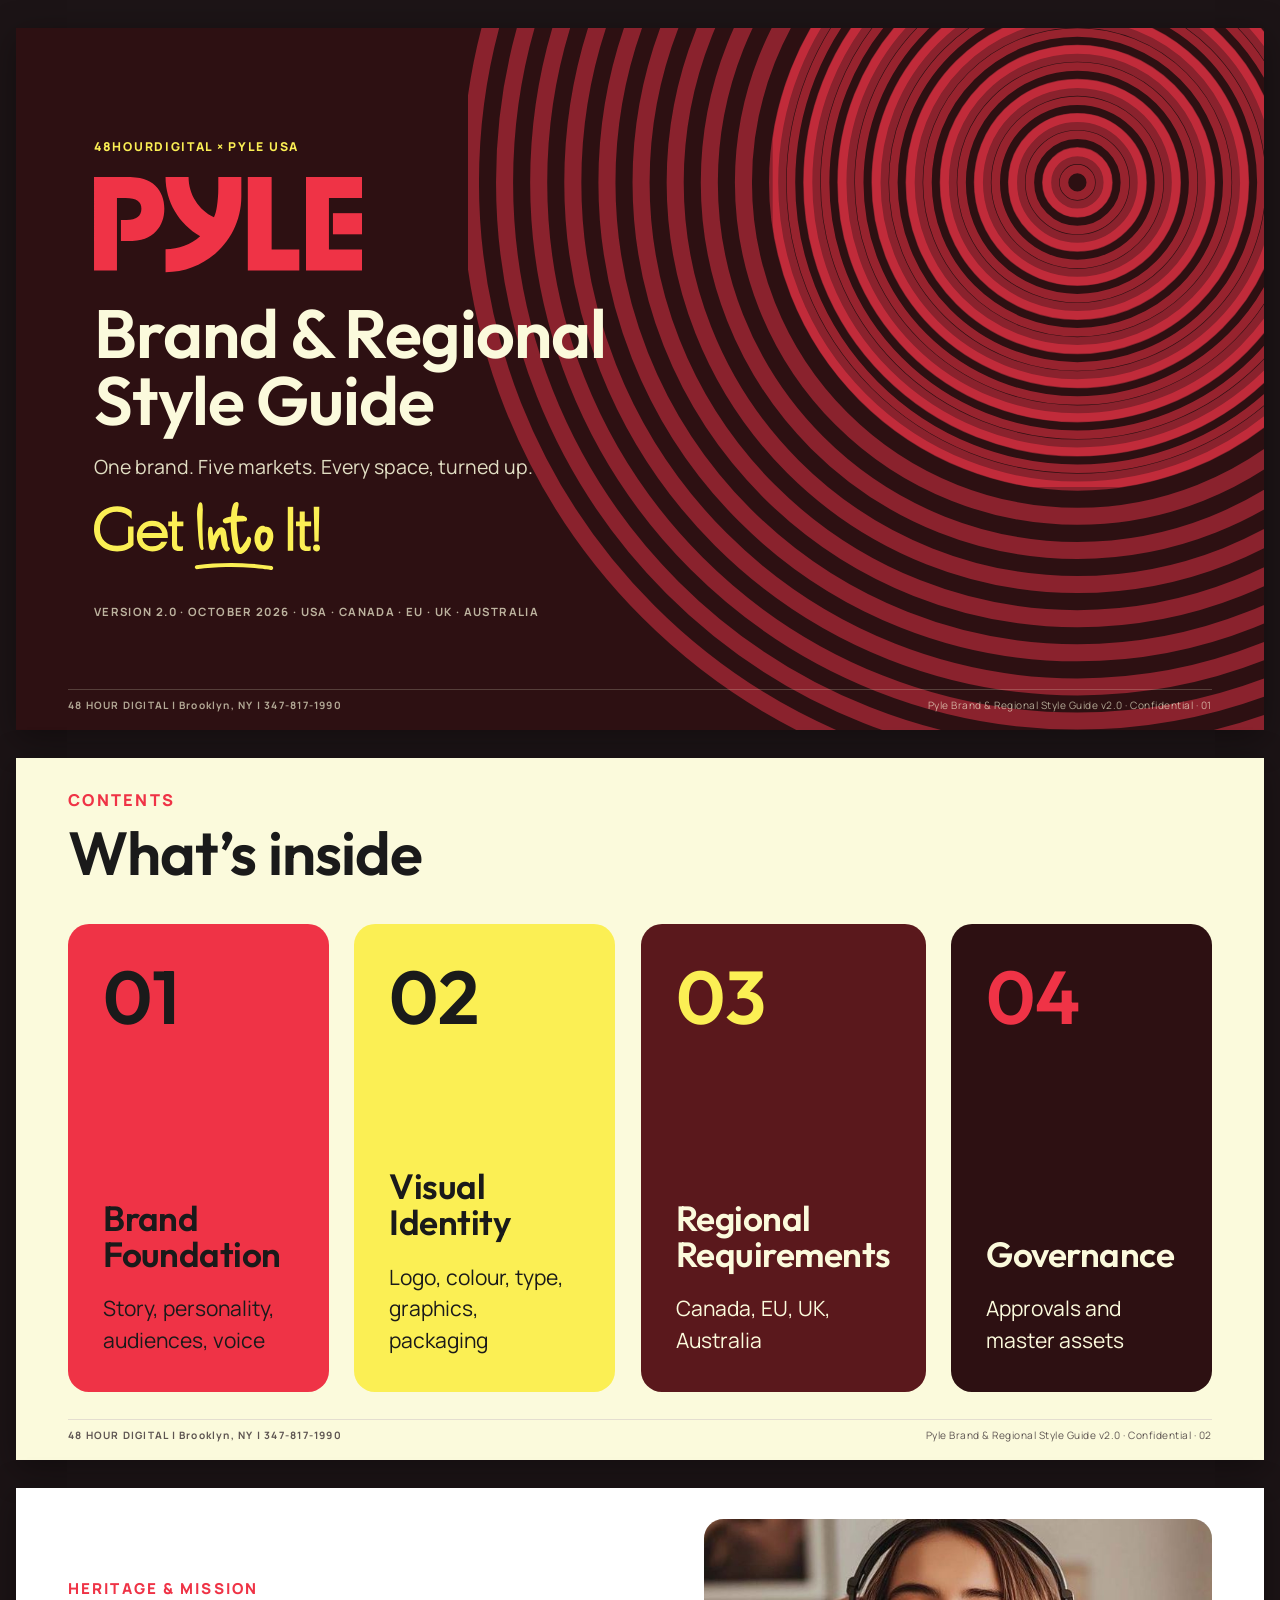
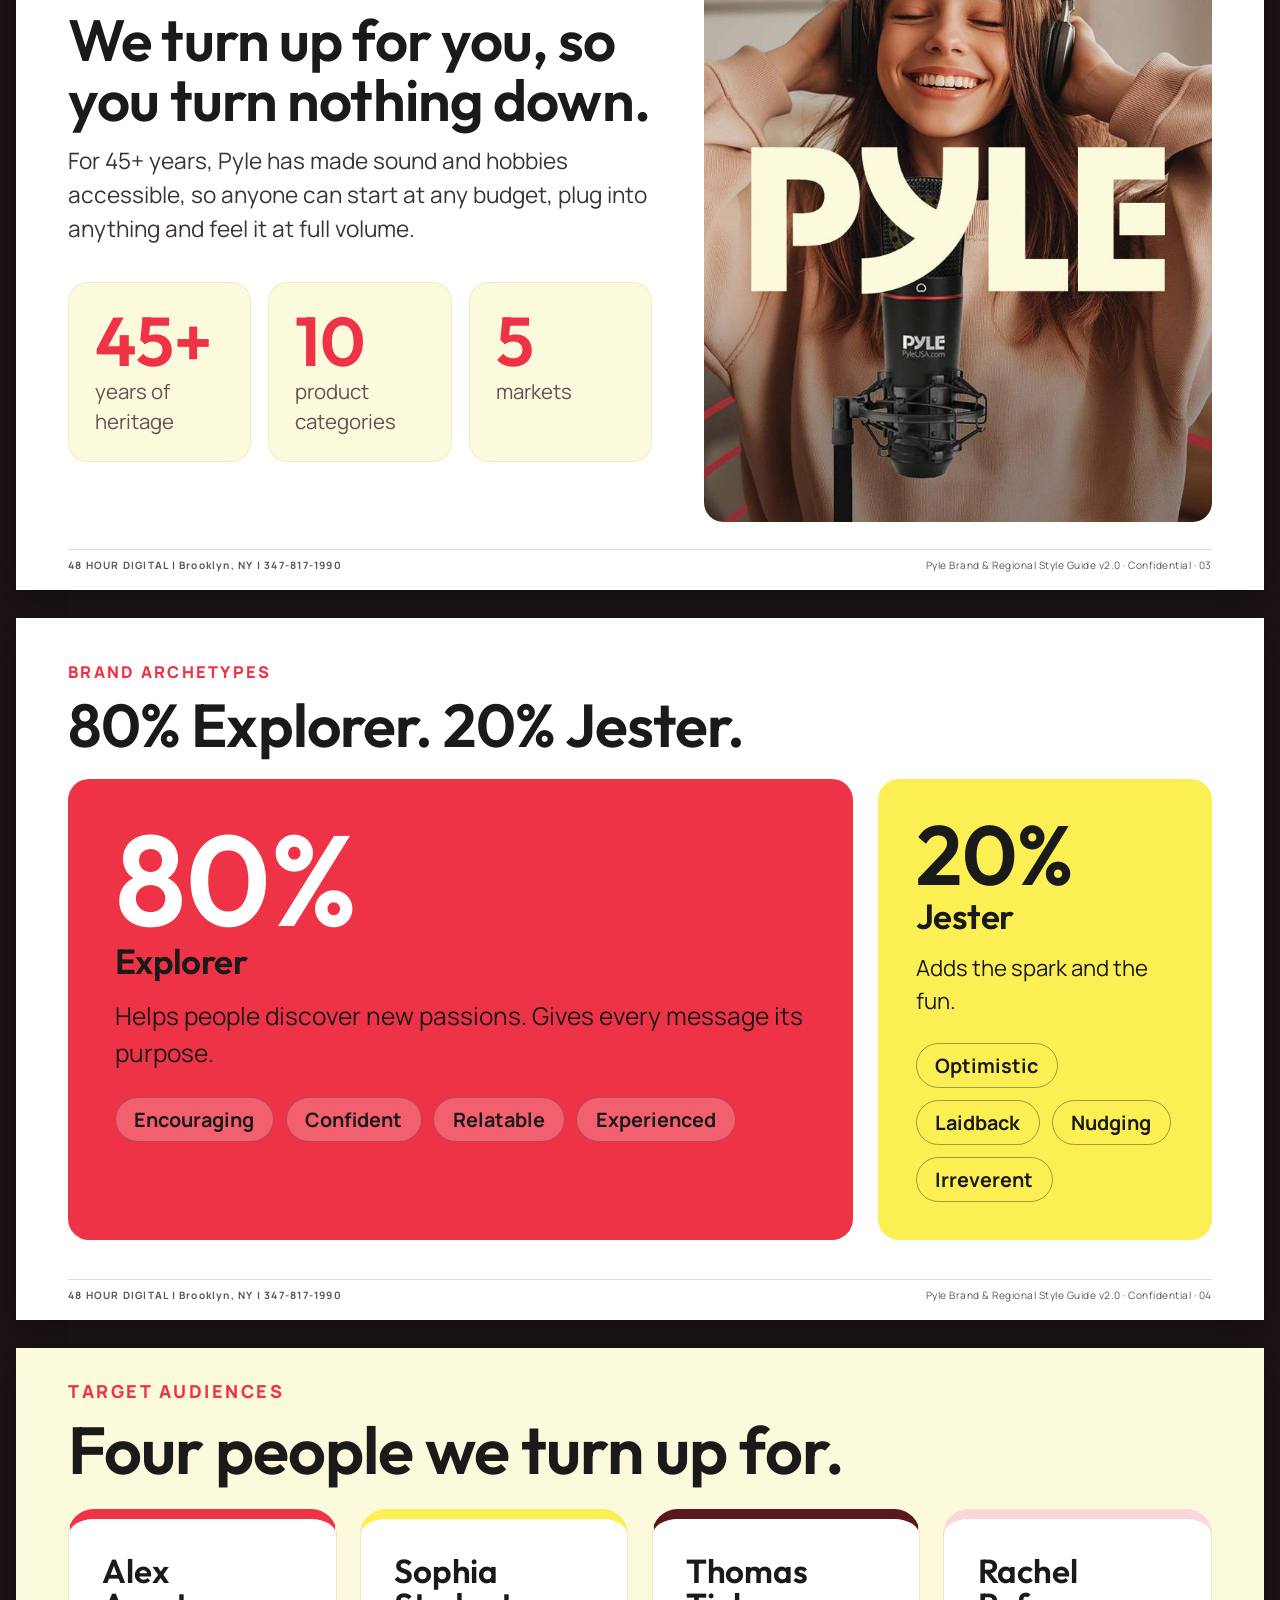
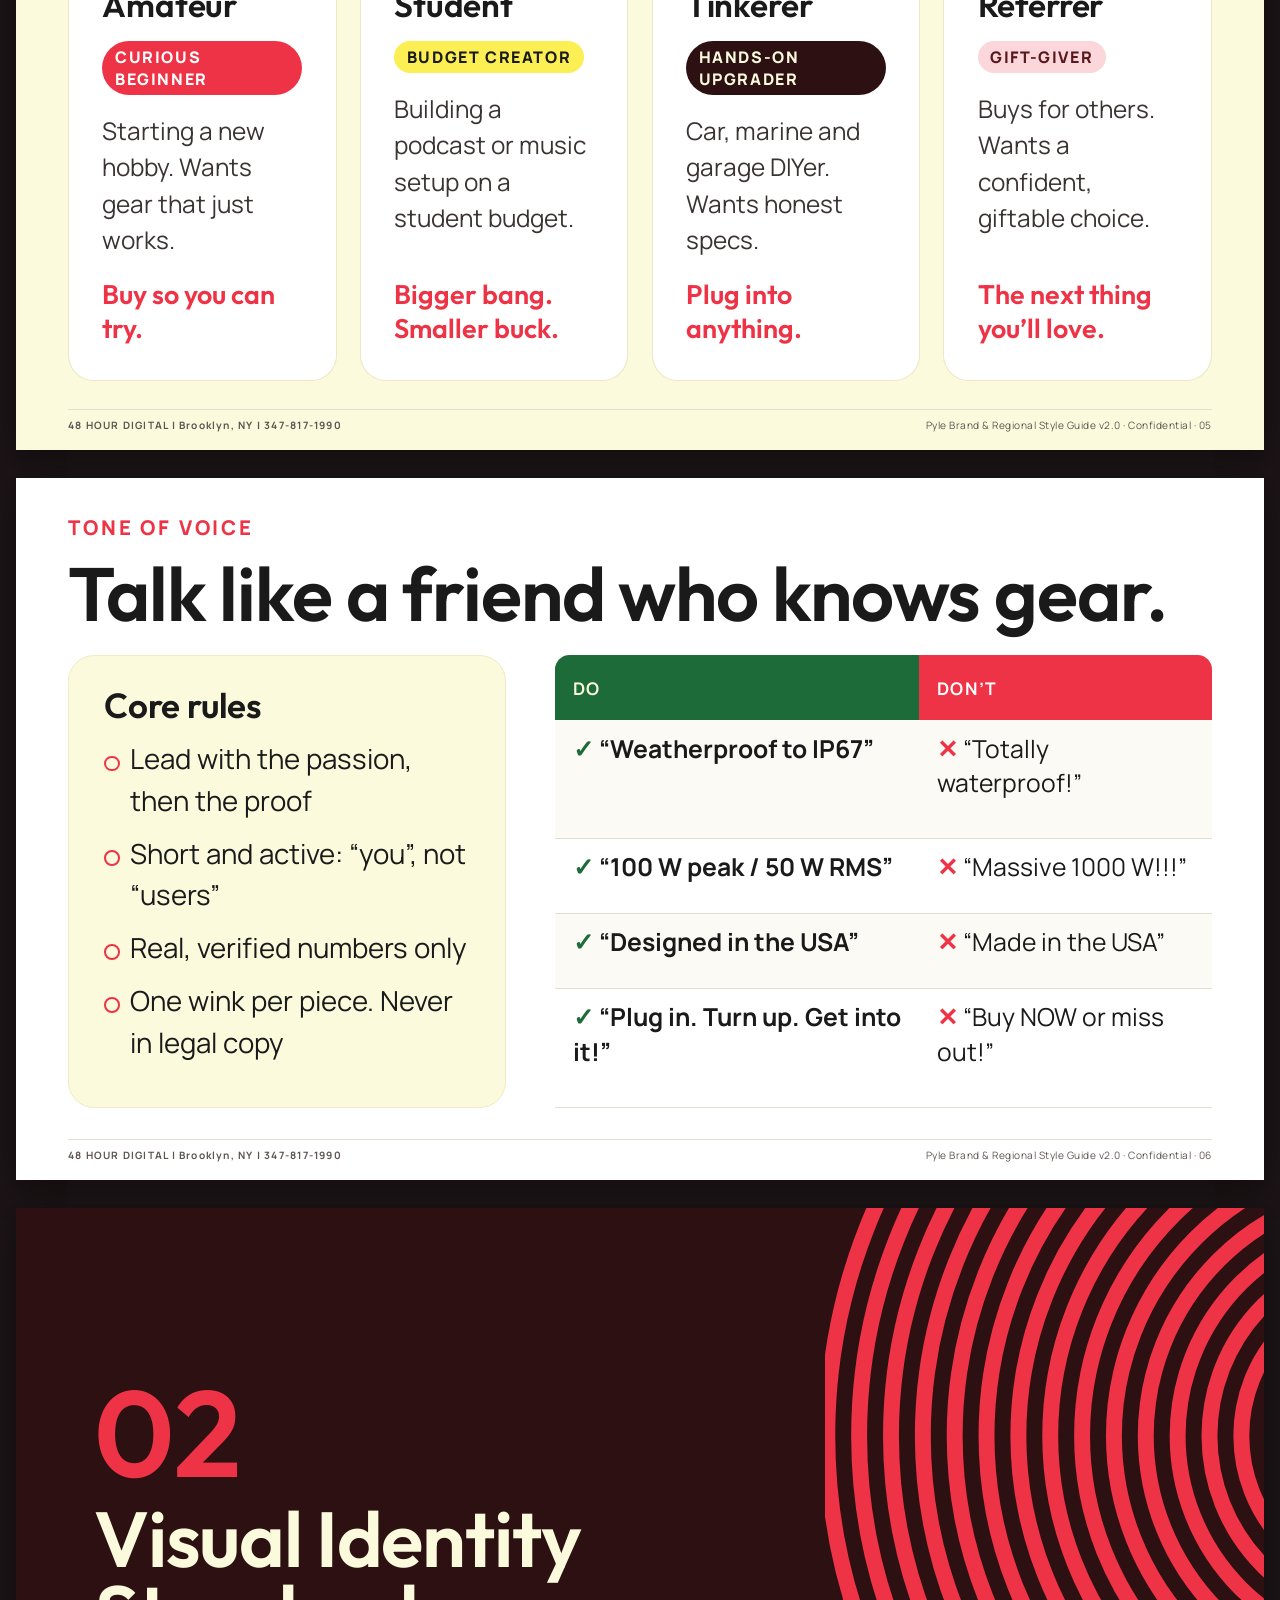
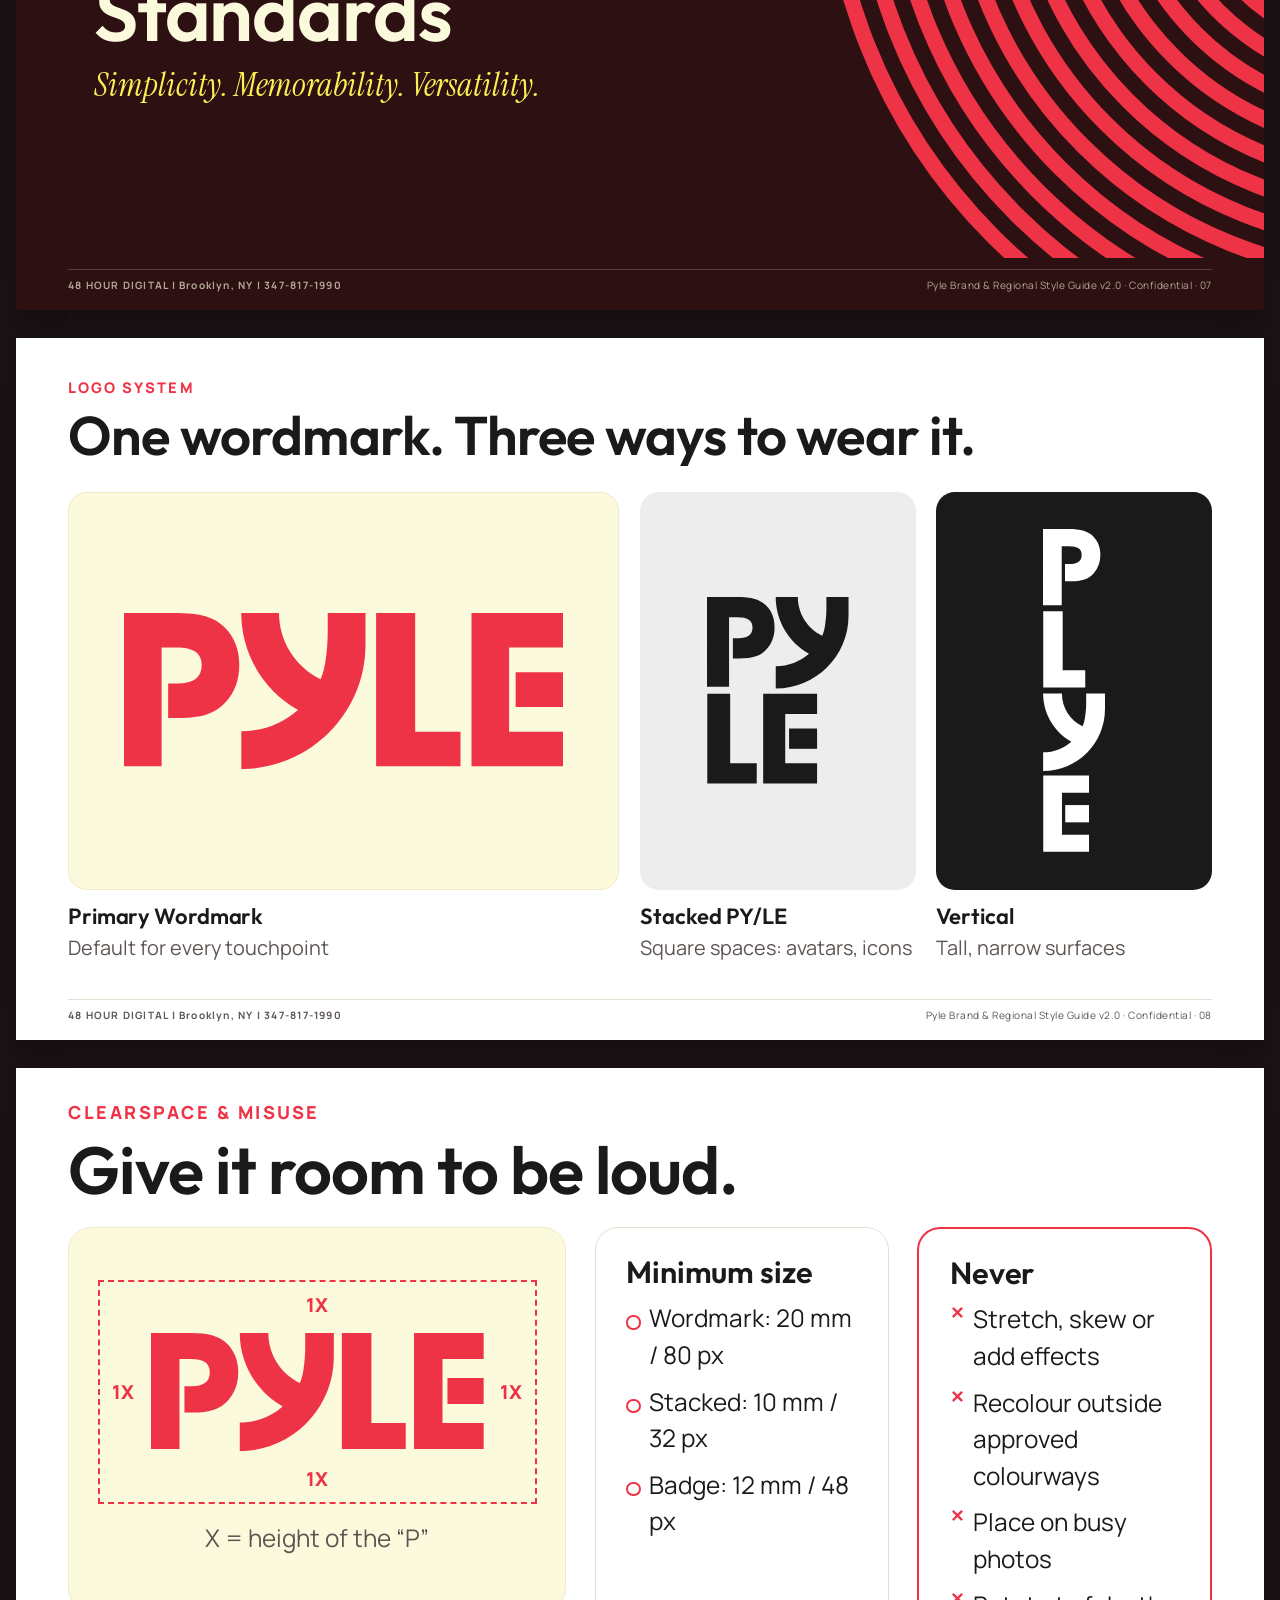
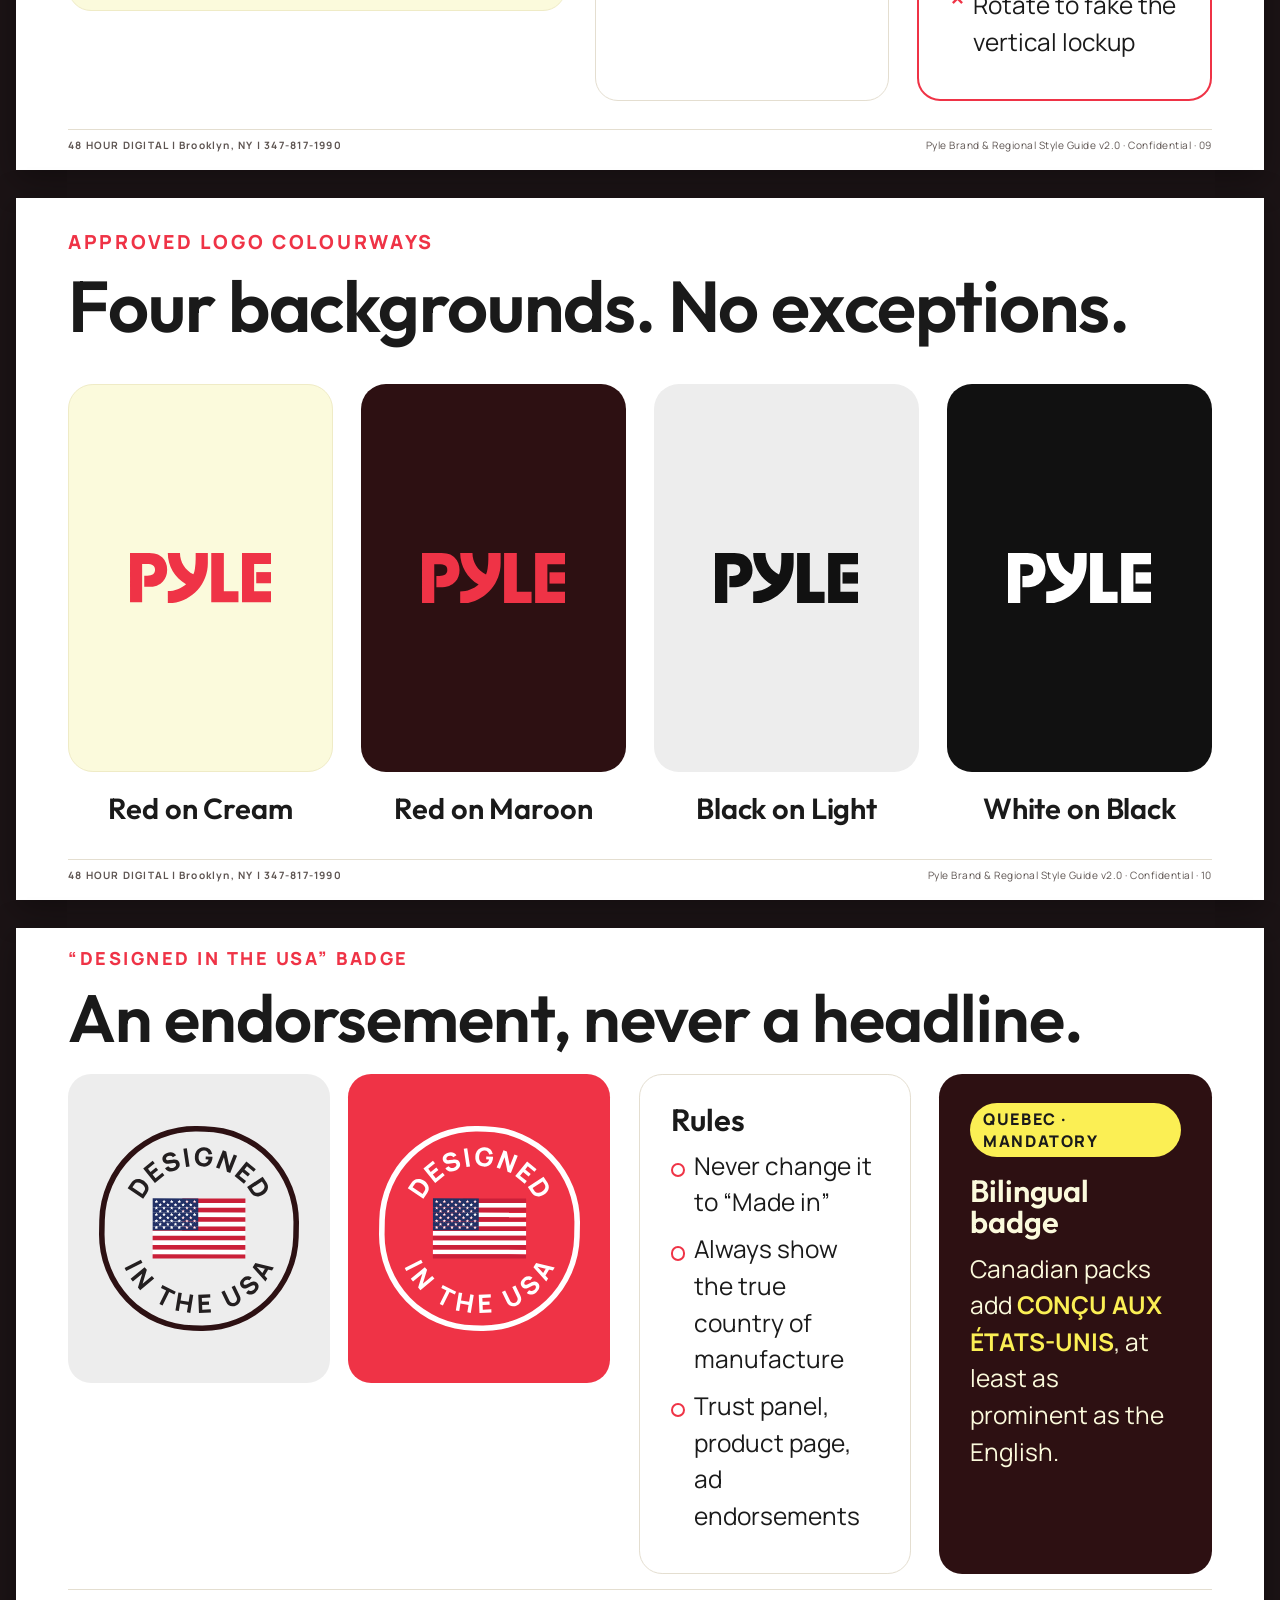
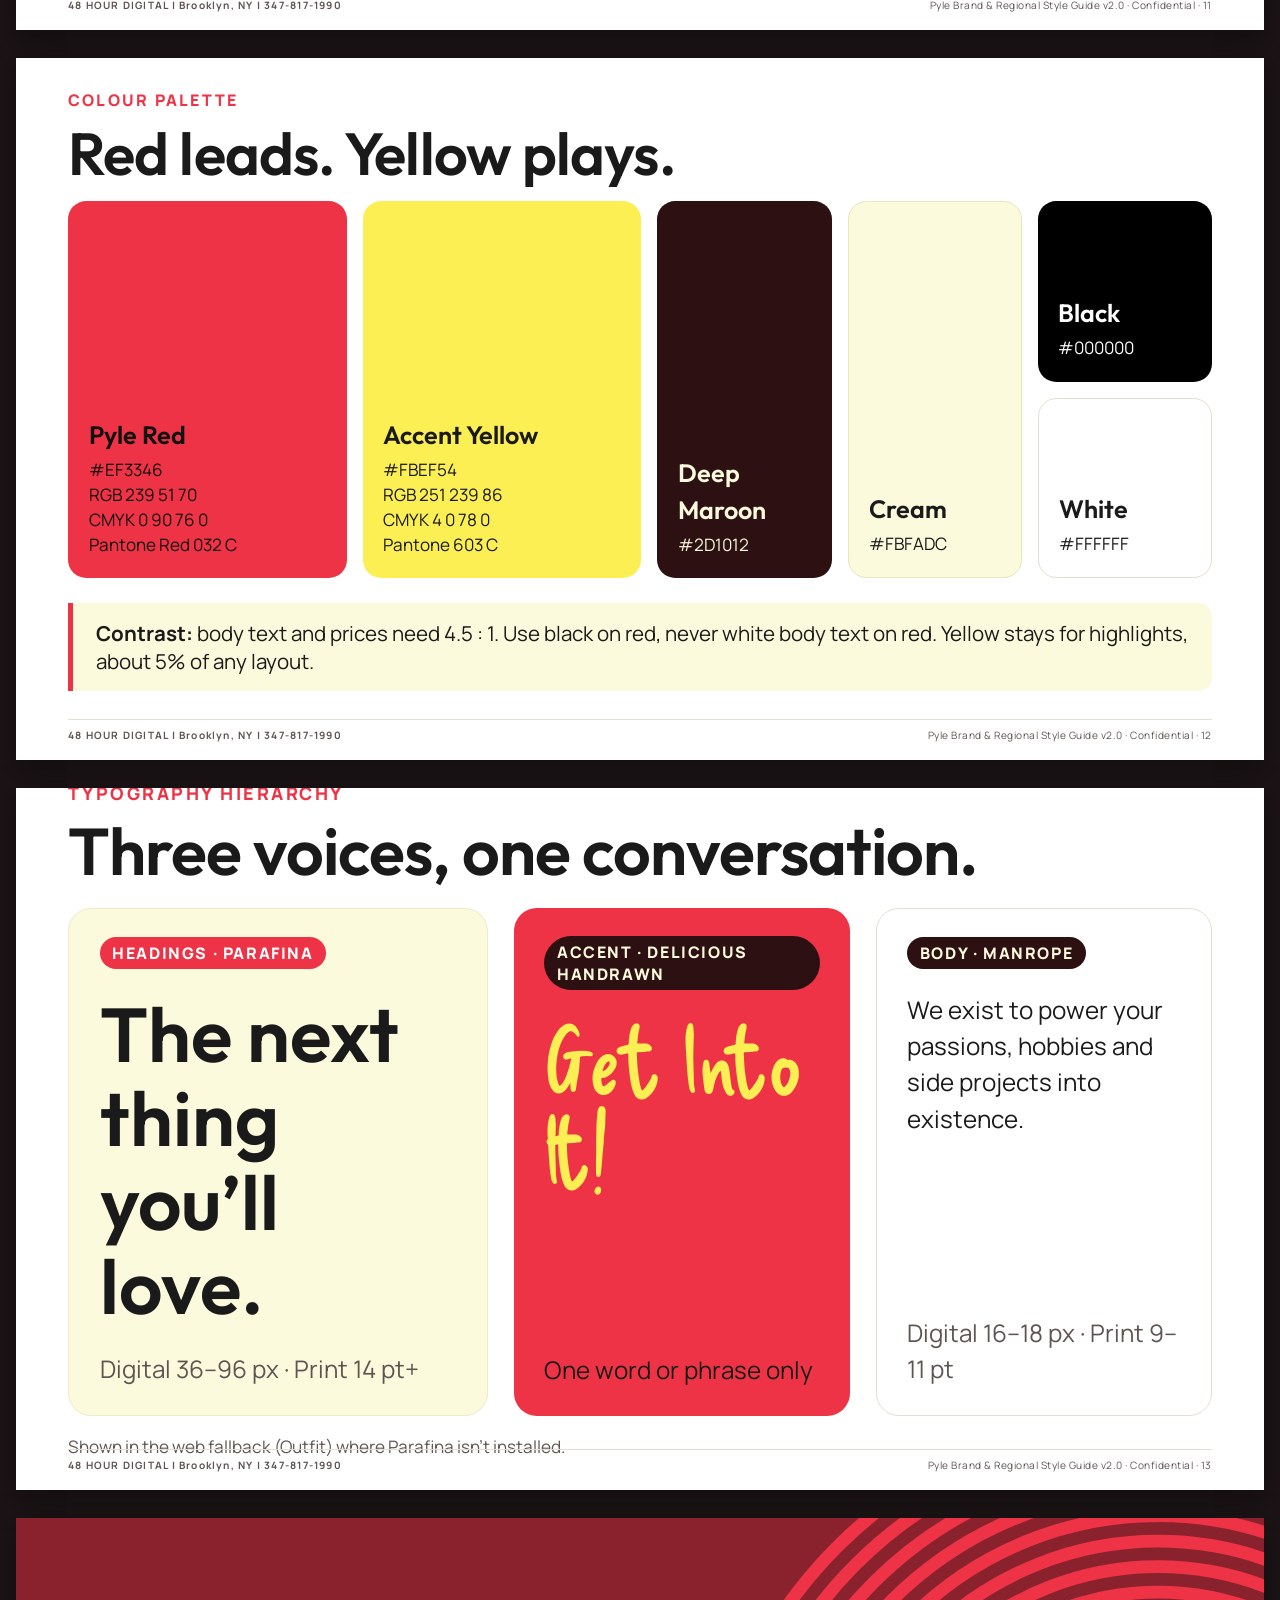
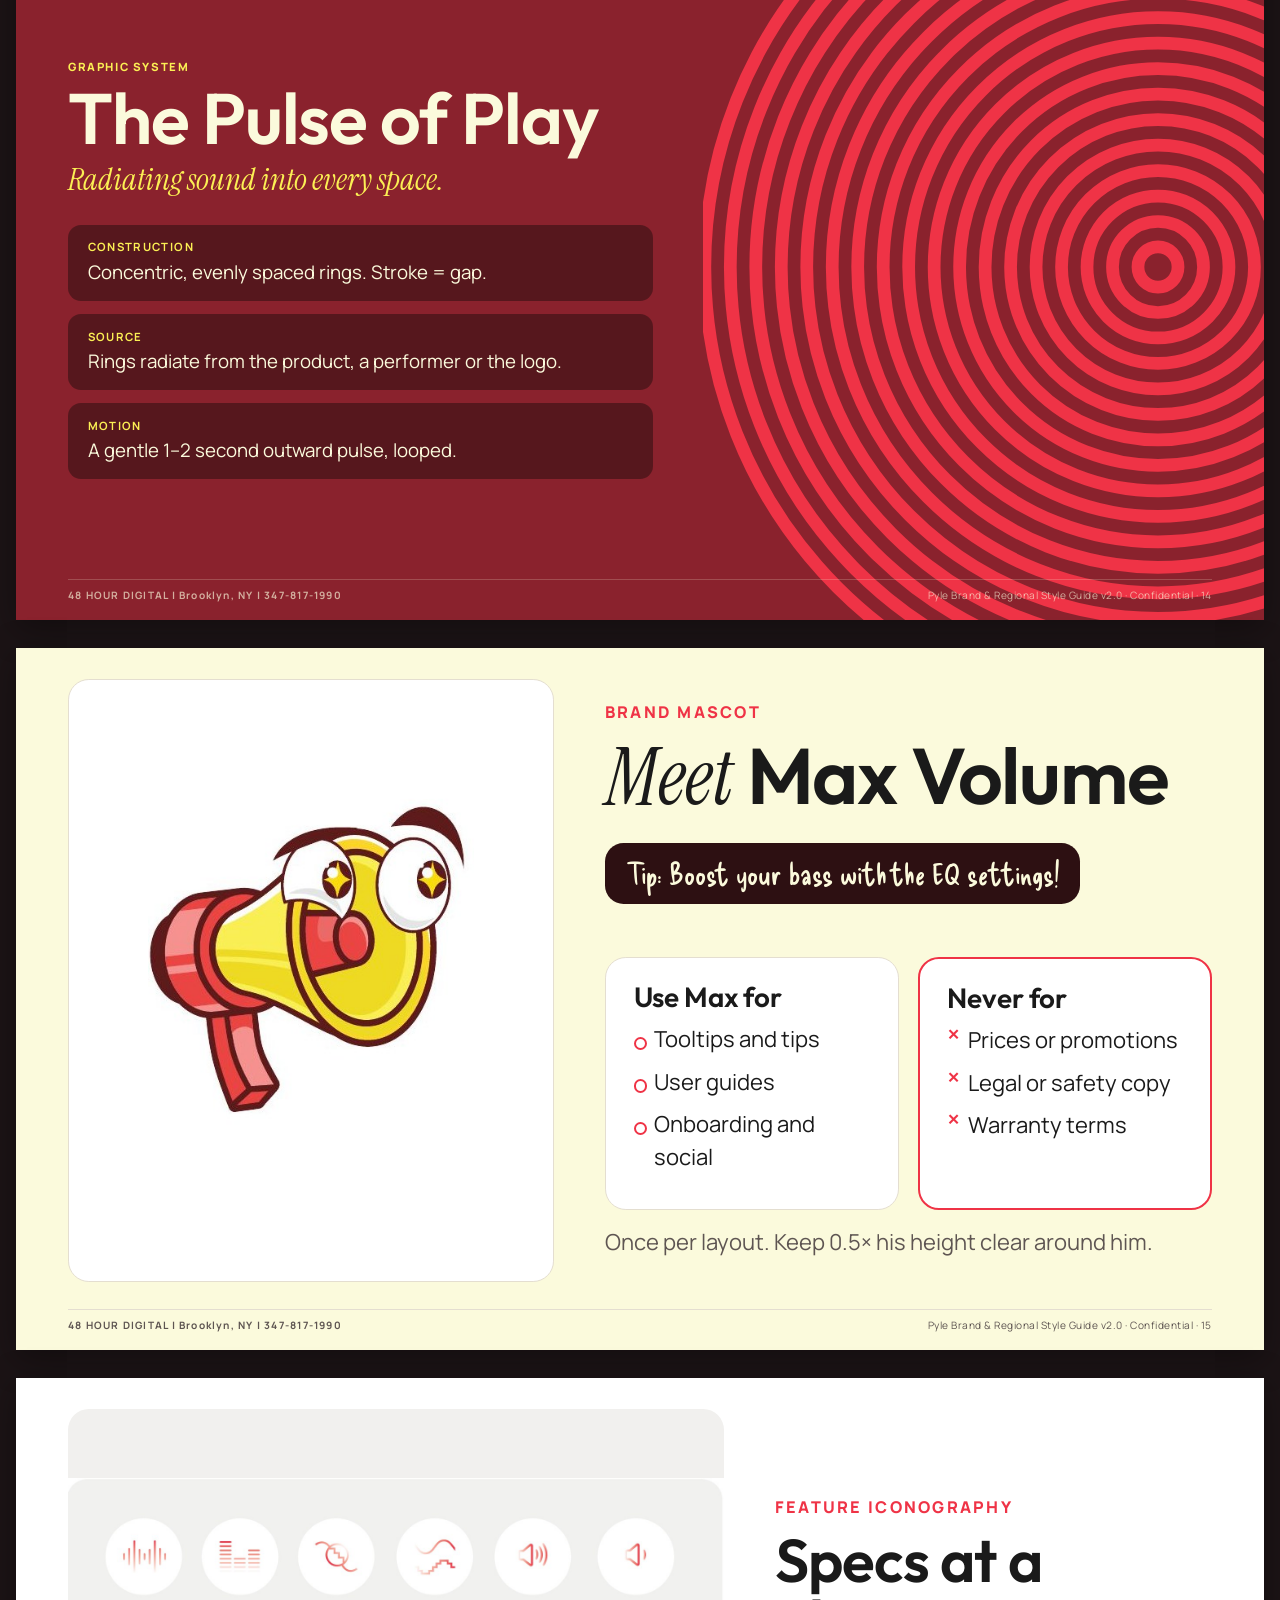
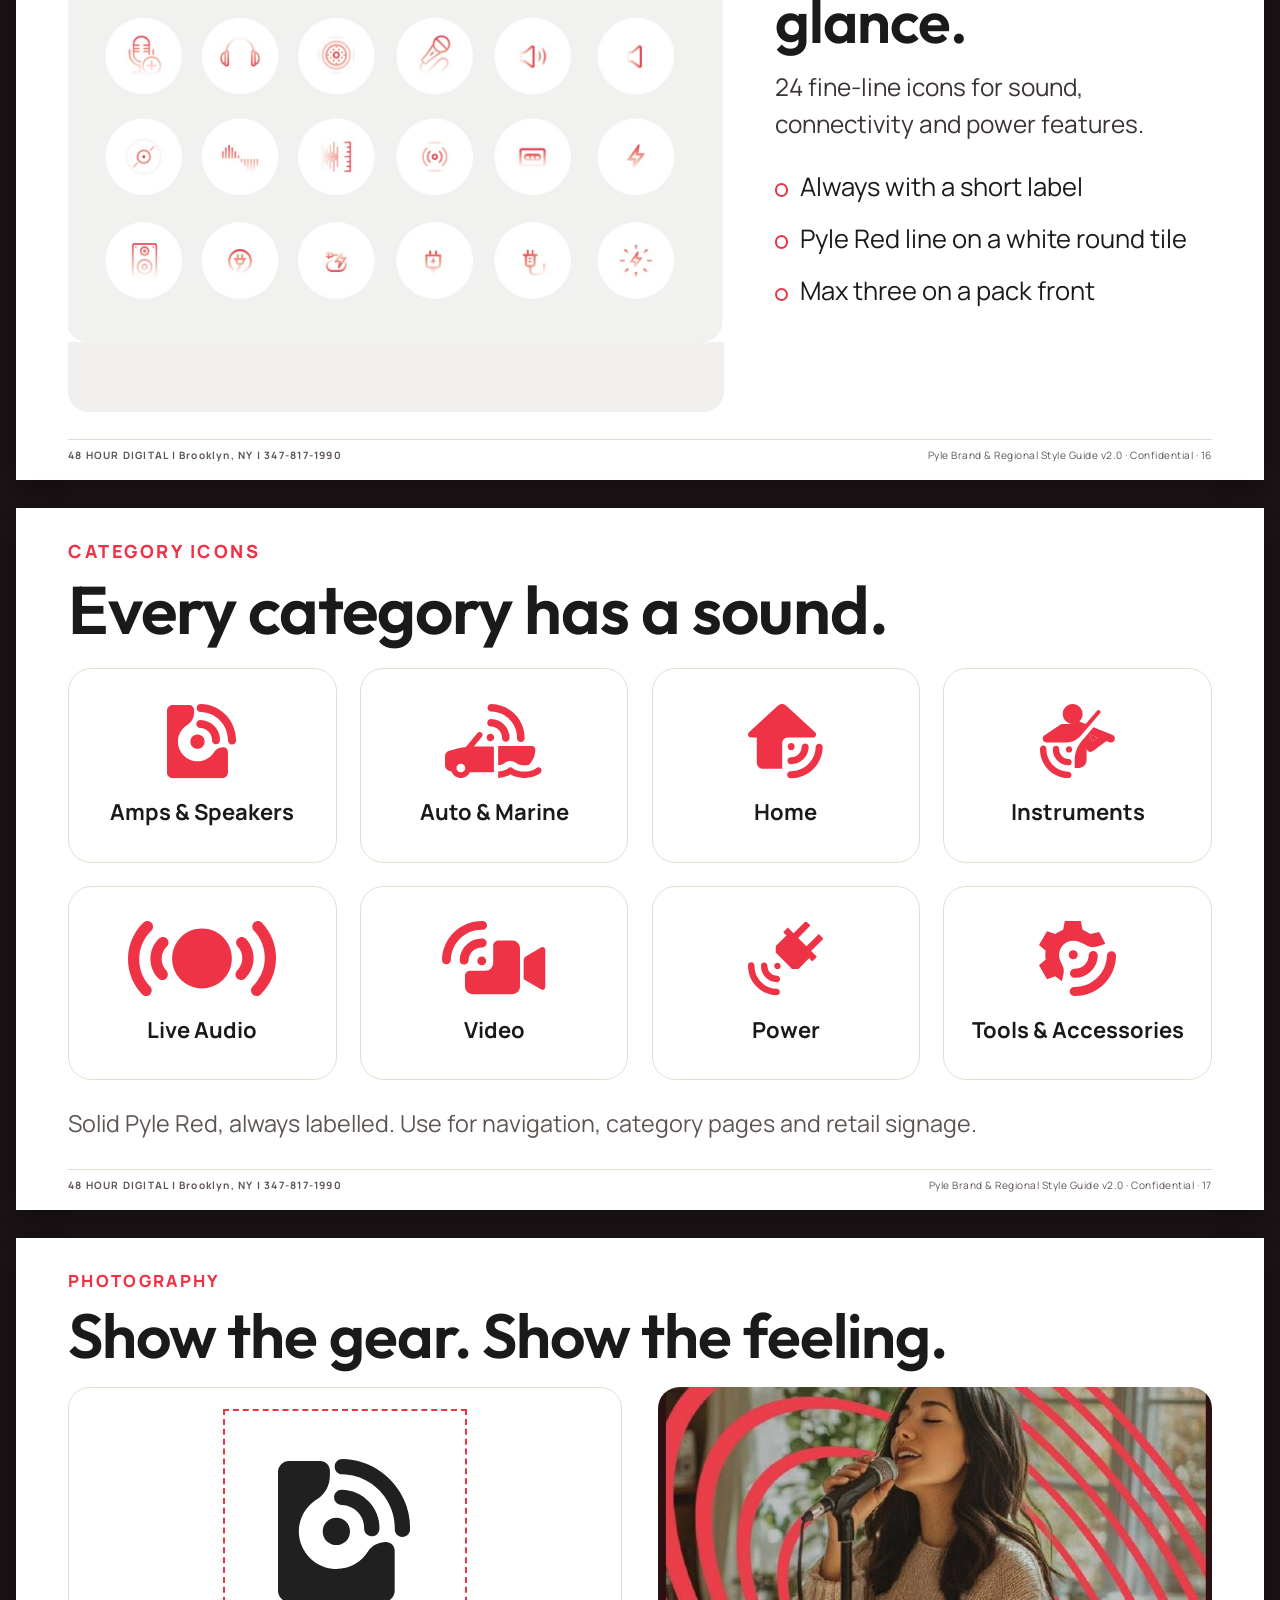
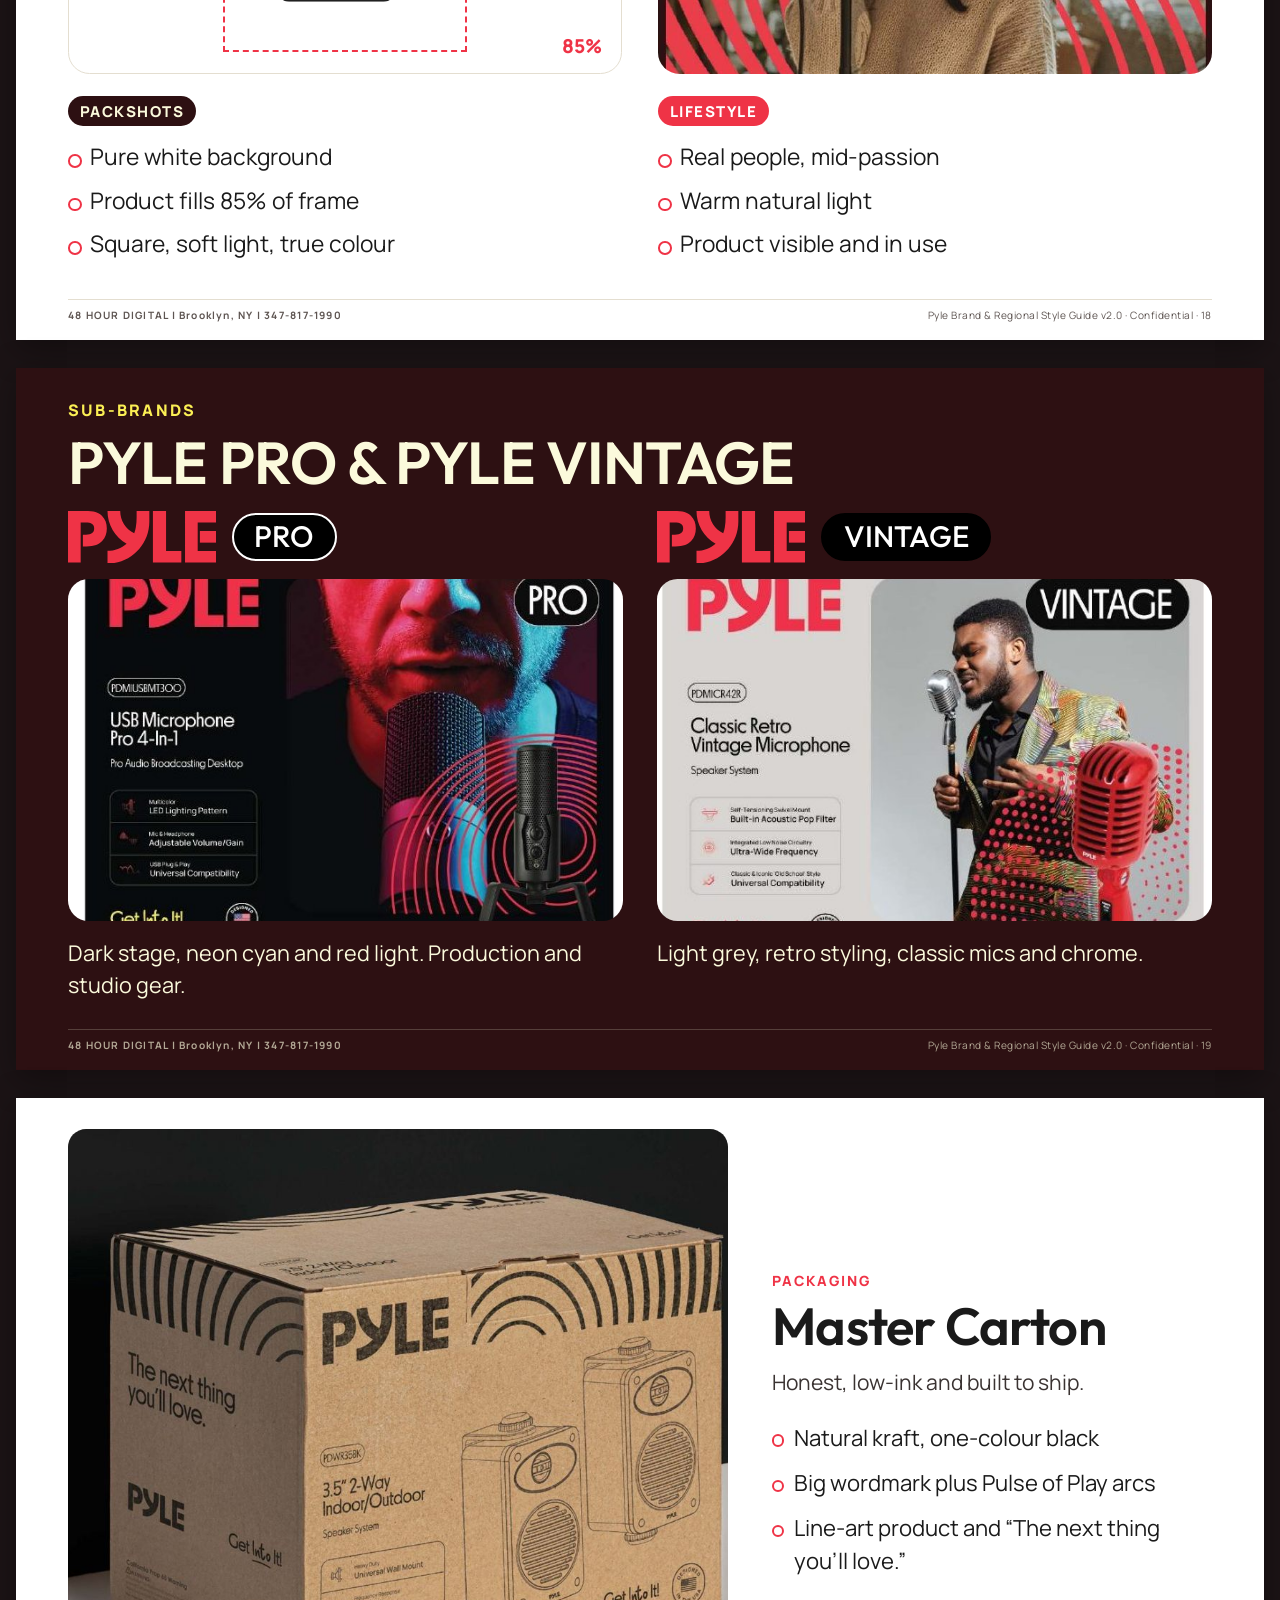
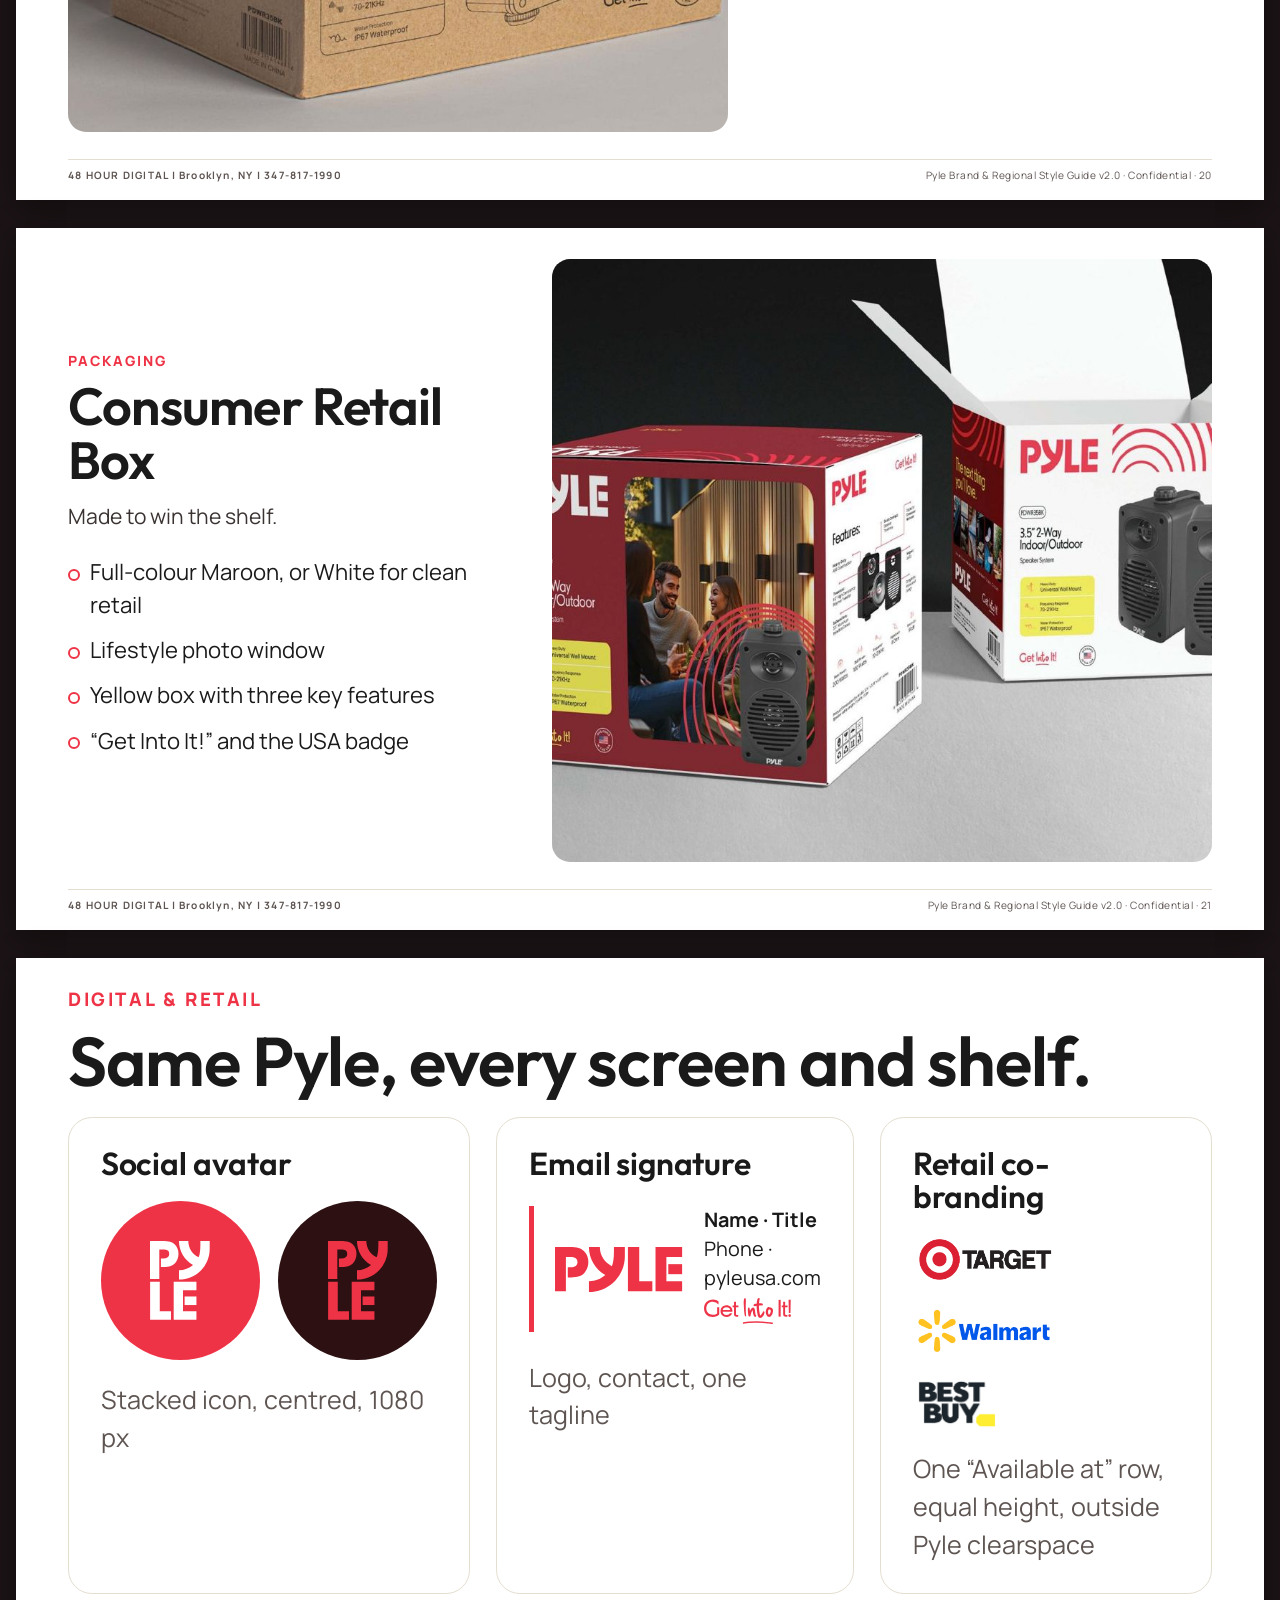
==== docs/brand/pyle-brand-regional-style-guide.html @ 5bc9b609 "Rebuild Pyle style guide as a streamlined 35-slide deck (v2.0) Simple, clean brand guide with region" ====
<!doctype html>
<html lang="en">
<head>
<meta charset="utf-8">
<meta name="viewport" content="width=device-width, initial-scale=1">
<title>Pyle Brand &amp; Regional Style Guide</title>
<link rel="preconnect" href="https://fonts.googleapis.com">
<link rel="preconnect" href="https://fonts.gstatic.com" crossorigin>
<link href="https://fonts.googleapis.com/css2?family=Delicious+Handrawn&family=Instrument+Serif:ital@0;1&family=Manrope:wght@400;500;600;700;800&family=Outfit:wght@400;500;600;700&display=swap" rel="stylesheet">
<style>
:root{
  --red:#EF3346; --yellow:#FBEF54; --deep:#2D1012; --maroon:#5A181C; --pulse:#8A222D;
  --cream:#FBFADC; --blush:#FBD7DB; --ink:#1A1A1A; --grey:#EDEDED; --mute:#5E5552; --line:#E4DED0;
  --display:"Parafina","Outfit","Manrope","Helvetica Neue",Arial,sans-serif;
  --body:"Manrope","Segoe UI",Roboto,"Helvetica Neue",Arial,sans-serif;
  --hand:"Delicious Handrawn","Comic Neue",cursive;
  --serif:"Instrument Serif",Georgia,serif;
}
*{box-sizing:border-box;margin:0;padding:0}
html{background:#1c1416}
body{background:#1c1416;font-family:var(--body);color:var(--ink);-webkit-print-color-adjust:exact;print-color-adjust:exact;counter-reset:pg}
.deck{display:flex;flex-direction:column;align-items:center;gap:28px;padding:28px 16px}

/* ---------- slide frame (16in x 9in = 1536 x 864 css px) ---------- */
.s{width:1536px;height:864px;position:relative;overflow:hidden;background:#fff;counter-increment:pg;flex:none;box-shadow:0 10px 40px rgba(0,0,0,.35);display:flex;flex-direction:column}
.s.cream{background:var(--cream)}
.s.dark{background:var(--deep);color:var(--cream)}
.s.maroon{background:var(--pulse);color:var(--cream)}
.s.red{background:var(--red);color:var(--ink)}
.hd{display:flex;justify-content:space-between;align-items:center;padding:30px 64px 0;font-size:13px;font-weight:600;letter-spacing:.06em;text-transform:uppercase;color:var(--mute);flex:none}
.hd b{color:var(--red);font-weight:800}
.dark .hd,.maroon .hd{color:rgba(251,250,220,.7)}
.dark .hd b,.maroon .hd b{color:var(--yellow)}
.hd .sec{display:flex;align-items:center;gap:10px}
.hd .sec i{width:8px;height:8px;border-radius:50%;background:var(--red);display:inline-block}
.body{flex:1;padding:22px 64px 0;display:flex;flex-direction:column;min-height:0}
.ft{flex:none;padding:0 64px 22px;font-size:12.5px;color:var(--mute)}
.ft .row{display:flex;justify-content:space-between;align-items:center;border-top:1px solid var(--line);padding-top:10px;letter-spacing:.05em}
.ft .row span:first-child{font-weight:700;letter-spacing:.12em}
.ft .row span:last-child::after{content:counter(pg,decimal-leading-zero)}
.ft .legal{font-size:11.5px;margin-top:6px;color:var(--mute);font-style:italic;letter-spacing:0}
.dark .ft,.maroon .ft{color:rgba(251,250,220,.65)}
.dark .ft .row,.maroon .ft .row{border-color:rgba(251,250,220,.2)}
.dark .ft .legal,.maroon .ft .legal{color:rgba(251,250,220,.65)}

/* ---------- type ---------- */
.eyebrow{font-size:14px;font-weight:800;letter-spacing:.14em;text-transform:uppercase;color:var(--red);margin-bottom:10px}
.dark .eyebrow,.maroon .eyebrow{color:var(--yellow)}
h1,h2,h3{font-family:var(--display);font-weight:600;letter-spacing:-.015em;line-height:1.02}
h1.t{font-size:52px;margin-bottom:14px}
h1.t.sm{font-size:44px}
h2{font-size:30px;margin-bottom:10px}
h3{font-size:21px;margin-bottom:6px;letter-spacing:-.005em}
p,li{font-size:19px;line-height:1.5}
.lead{font-size:21px;line-height:1.5;max-width:1080px;color:#3a3332}
.dark .lead,.maroon .lead{color:rgba(251,250,220,.88)}
.small p,.small li{font-size:17px;line-height:1.45}
.xs p,.xs li{font-size:15.5px;line-height:1.42}
ul.b{list-style:none;padding:0}
ul.b li{position:relative;padding-left:18px;margin-bottom:5px}
ul.b li::before{content:"";position:absolute;left:0;top:.62em;width:8px;height:8px;border-radius:50%;border:2px solid var(--red)}
.dark ul.b li::before,.maroon ul.b li::before{border-color:var(--yellow)}
ul.x li::before{content:"✕";border:none;width:auto;height:auto;top:0;color:var(--red);font-weight:800;font-size:13px}
.hand{font-family:var(--hand);font-weight:400}
.ital{font-family:var(--serif);font-style:italic;font-weight:400;letter-spacing:0}
.red-t{color:var(--red)} .yel-t{color:var(--yellow)}
strong{font-weight:700}
.mute{color:var(--mute)}
code{font-family:ui-monospace,Menlo,Consolas,monospace;font-size:.86em;background:rgba(0,0,0,.06);padding:1px 5px;border-radius:4px}

/* ---------- layout ---------- */
.g2{display:grid;grid-template-columns:1fr 1fr;gap:28px}
.g3{display:grid;grid-template-columns:repeat(3,1fr);gap:22px}
.g4{display:grid;grid-template-columns:repeat(4,1fr);gap:18px}
.g64{display:grid;grid-template-columns:1.5fr 1fr;gap:36px}
.g46{display:grid;grid-template-columns:1fr 1.5fr;gap:36px}
.fill{flex:1;min-height:0}
.card{background:#fff;border:1px solid var(--line);border-radius:18px;padding:22px 24px}
.cream .card{background:#fff}
.card.c{background:var(--cream);border-color:#EFEBC6}
.card.r{background:var(--red);border:none;color:var(--ink)}
.card.y{background:var(--yellow);border:none}
.card.d{background:var(--deep);border:none;color:var(--cream)}
.card.m{background:var(--maroon);border:none;color:var(--cream)}
.dark .card{background:rgba(251,250,220,.06);border-color:rgba(251,250,220,.16);color:var(--cream)}
.card h3{margin-bottom:8px}
.tag{display:inline-block;font-size:12.5px;font-weight:800;letter-spacing:.1em;text-transform:uppercase;padding:4px 10px;border-radius:999px;background:var(--red);color:#fff}
.tag.y{background:var(--yellow);color:var(--ink)}
.tag.d{background:var(--deep);color:var(--cream)}
.tag.o{background:transparent;border:1.5px solid currentColor}
.kv{display:grid;grid-template-columns:auto 1fr;gap:4px 14px;font-size:17px}
.kv dt{font-weight:800;color:var(--red);text-transform:uppercase;font-size:11.5px;letter-spacing:.1em;padding-top:3px}
.callout{border-left:5px solid var(--red);background:var(--cream);padding:14px 20px;border-radius:0 12px 12px 0;font-size:18px}
.dark .callout{background:rgba(251,250,220,.08)}
.stat{font-family:var(--display);font-size:64px;font-weight:600;line-height:1;color:var(--red)}
.img{border-radius:18px;overflow:hidden;background:#eee}
.img img{width:100%;height:100%;object-fit:cover;display:block}
.cap{font-size:13.5px;color:var(--mute);margin-top:6px}

/* ---------- tables ---------- */
table.t{width:100%;border-collapse:separate;border-spacing:0;font-size:17px;line-height:1.38}
table.t th{background:var(--deep);color:var(--cream);text-align:left;font-weight:700;padding:9px 12px;font-size:12px;letter-spacing:.08em;text-transform:uppercase}
table.t th:first-child{border-top-left-radius:10px} table.t th:last-child{border-top-right-radius:10px}
table.t td{padding:8px 12px;border-bottom:1px solid var(--line);vertical-align:top}
table.t tr:nth-child(even) td{background:#FBFAF4}
table.t td:first-child{font-weight:700}
table.t.plain td:first-child{font-weight:500}
table.t.sm{font-size:16px} table.t.sm td{padding:8px 11px}
table.t.xs{font-size:14.5px;line-height:1.34} table.t.xs td{padding:7px 10px} table.t.xs th{padding:8px 10px;font-size:12px}
.dodont td:first-child{font-weight:500}
.dodont th:first-child{background:#1E6B3A} .dodont th:last-child{background:var(--red);color:#fff}
.dodont td:first-child::before{content:"✓ ";color:#1E6B3A;font-weight:800}
.dodont td:last-child::before{content:"✕ ";color:var(--red);font-weight:800}
.mx th{font-size:14px;text-transform:none;letter-spacing:0}
.mx td:first-child{background:var(--cream)!important;width:13%;font-size:14.5px}
.ok{color:#1E6B3A;font-weight:800}.warn{color:#9A5B00;font-weight:800}.no{color:#B3132B;font-weight:800}

/* ---------- statutory / quoted text ---------- */
.stat-txt{background:var(--cream);border:1.5px solid #EAE5B5;border-left:6px solid var(--red);border-radius:12px;padding:18px 22px;font-size:17px;line-height:1.5}
.stat-txt .lbl{display:block;font-size:11px;font-weight:800;letter-spacing:.12em;text-transform:uppercase;color:var(--red);margin-bottom:6px}

/* ---------- pulse rings ---------- */
.rings{position:absolute;pointer-events:none}
.rings svg{width:100%;height:100%;display:block;overflow:visible}

/* ---------- divider slides ---------- */
.div{justify-content:center}
.div .num{font-family:var(--display);font-size:150px;font-weight:600;line-height:.9;color:var(--red)}
.div h1{font-size:96px;line-height:.95;margin:16px 0 18px;max-width:960px}
.div .ital{font-size:40px;color:var(--yellow)}

/* ---------- swatches ---------- */
.sw{border-radius:16px;padding:18px;display:flex;flex-direction:column;justify-content:flex-end;font-size:15px;line-height:1.45}
.sw b{font-family:var(--display);font-size:22px;font-weight:600;display:block;margin-bottom:4px}

/* ---------- Max bubble ---------- */
.bubble{background:var(--cream);border-radius:16px;padding:12px 18px;font-family:var(--hand);font-size:26px;line-height:1.1;color:var(--ink);display:inline-block}

/* ---------- screen helpers ---------- */

.body{padding-top:50px}
.div .body{padding-top:22px}
.body:has(> .fit){justify-content:center;padding-bottom:30px;padding-top:34px}
.ft{position:relative;z-index:3}
.div .ft{background:var(--deep);padding-top:14px}
.s.red .ft{background:var(--red);padding-top:14px}
.rings{z-index:0}
.icard{background:#fff;border:1px solid var(--line);border-radius:18px;height:150px;display:flex;flex-direction:column;align-items:center;justify-content:center;gap:14px}
.icard img{height:58px;width:auto}
.icard span{font-weight:700;font-size:17px}
.bcard{background:#fff;border:1px solid var(--line);border-radius:18px;height:190px;display:flex;flex-direction:column;align-items:center;justify-content:center;gap:16px}
.bcard img{height:78px;width:auto}
.bcard b{font-family:var(--display);font-weight:600;font-size:22px}
.rcard{background:#fff;border:1px solid var(--line);border-radius:20px;padding:26px 28px}
.cream .rcard{border-color:#ECE7C4}
.rcard .n{font-size:13px;font-weight:800;letter-spacing:.12em;text-transform:uppercase;color:var(--red);margin-bottom:10px}
.rcard h3{font-size:25px;margin-bottom:8px}
.rcard p{font-size:18px;line-height:1.5;color:#3a3332}
.rcard .mark{font-family:var(--display);font-weight:700;font-size:44px;line-height:1;margin-bottom:14px;color:var(--ink);display:flex;align-items:baseline}
.region{display:inline-flex;align-items:center;gap:10px;font-size:14px;font-weight:800;letter-spacing:.12em;text-transform:uppercase;color:var(--red);margin-bottom:12px}
.disp{font-family:var(--display);font-weight:600;line-height:1.1}
.pricebox{background:var(--deep);color:var(--cream);border-radius:20px;padding:24px 28px;display:grid;grid-template-columns:1fr auto;gap:10px 20px;align-items:baseline}
.pricebox span{font-size:15px;color:rgba(251,250,220,.7)}
.pricebox b{font-family:var(--display);font-size:32px;font-weight:600;color:var(--yellow);text-align:right}
.chips{display:flex;flex-wrap:wrap;gap:8px}
.chips span{border:1.5px solid var(--maroon);color:var(--maroon);border-radius:999px;padding:5px 14px;font-weight:700;font-size:15px}
.avatar{width:120px;height:120px;border-radius:50%;display:flex;align-items:center;justify-content:center;flex:none}
.pill-pro,.pill-vin{display:inline-block;background:#000;color:#fff;font-family:var(--display);font-weight:500;font-size:26px;padding:4px 18px;border-radius:999px;border:2px solid #fff;line-height:1.2}
.pill-vin{border-color:#000}
table.mx{font-size:17px} table.mx td{padding:12px 14px} table.mx th{padding:11px 14px;font-size:14px;letter-spacing:.06em;text-transform:uppercase}
.mx td:first-child{font-size:15.5px!important;width:auto!important}


.card h3,.rcard h3{font-size:24px;margin-bottom:10px}
.card li,.rcard li,.card p,.rcard p{font-size:19px}
ul.b li{margin-bottom:8px}
ul.big li{font-size:22px;margin-bottom:12px;padding-left:22px}
.tocc{display:flex;flex-direction:column;justify-content:space-between;padding:30px}
.tocc h2{font-size:30px;margin-top:auto}
.tocc p{font-size:18px;margin-top:8px}
.traits{display:flex;flex-wrap:wrap;gap:10px;margin-top:22px}
.traits span{background:rgba(255,255,255,.22);border:1.5px solid rgba(0,0,0,.25);border-radius:999px;padding:7px 16px;font-weight:700;font-size:17px}
.traits.d span{background:transparent;border-color:rgba(0,0,0,.35)}
.pcard{background:#fff;border:1px solid #ECE7C4;border-top:8px solid var(--red);border-radius:20px;padding:28px 26px;display:flex;flex-direction:column;gap:14px;min-height:340px}
.pcard h3{font-size:26px;margin:0}
.pcard .tag{align-self:flex-start}
.pcard p{font-size:19px;line-height:1.5;color:#3a3332}
.pcard b{margin-top:auto;font-family:var(--display);font-size:21px;font-weight:600}
.lbox{display:flex;align-items:center;justify-content:center}
.xl{position:absolute;font-weight:800;color:var(--red);font-size:15px}
.cw{height:280px;display:flex;align-items:center;justify-content:center}
.cwl{margin-top:16px;text-align:center}
.tcard{display:flex;flex-direction:column;min-height:330px}
.tcard .tag{align-self:flex-start}
.tcard p:last-child{margin-top:auto}
.pp{background:rgba(45,16,18,.55);border-radius:16px;padding:18px 24px;font-size:23px;line-height:1.45}
.pp b{display:block;color:var(--yellow);font-size:14px;letter-spacing:.12em;text-transform:uppercase;margin-bottom:4px}
.phc{display:flex;flex-direction:column;gap:18px}
.frame{height:240px;background:#fff;border:1px solid var(--line);border-radius:18px;position:relative;display:flex;align-items:center;justify-content:center}
.f85{width:200px;height:200px;outline:2px dashed var(--red);display:flex;align-items:center;justify-content:center}
.frame span{position:absolute;right:16px;bottom:12px;color:var(--red);font-weight:800}
.retail{display:flex;flex-direction:column;gap:14px;margin:16px 0;align-items:flex-start}
.retail img{height:40px;width:auto}
.chk{display:grid;grid-template-columns:repeat(4,auto);gap:12px;justify-content:start;max-width:1100px}
.chk span{border:1.5px solid rgba(251,250,220,.4);border-radius:999px;padding:14px 26px;font-size:24px;font-weight:700;color:var(--cream)}
.bubble{display:inline-block}
.region{font-size:15px}

@media screen and (max-width:1600px){ .s{zoom:var(--z,1)} }
@media print{
  @page{size:16in 9in;margin:0}
  html,body{background:#fff}
  .deck{display:block;padding:0}
  .s{box-shadow:none;margin:0;break-after:page;page-break-after:always;zoom:1!important}
  .s:last-child{break-after:auto;page-break-after:auto}
}
</style>
</head>
<body>
<svg width="0" height="0" style="position:absolute" aria-hidden="true">
  <defs>
    <symbol id="pyle" overflow="visible"><g fill="currentColor"><path d="M 151.296875 220.125 C 144.761719 213.59375 136.804688 208.992188 127.421875 206.332031 C 118.042969 203.671875 105.039062 202.34375 88.425781 202.34375 L 25.832031 202.34375 L 25.832031 393.480469 L 72.742188 393.480469 L 72.742188 245.332031 L 90.667969 245.332031 C 101.773438 245.332031 109.894531 247.105469 115.027344 250.652344 C 120.164062 254.203125 122.730469 259.800781 122.730469 267.453125 C 122.730469 282.578125 112.648438 290.140625 92.484375 290.140625 L 80.917969 290.140625 L 80.917969 333.40625 L 93.746094 333.40625 C 108.496094 333.40625 120.488281 331.820312 129.734375 328.648438 C 138.976562 325.472656 146.765625 320.246094 153.117188 312.964844 C 164.132812 300.550781 169.640625 285.238281 169.640625 267.035156 C 169.640625 247.898438 163.523438 232.261719 151.296875 220.125 "/><path d="M 280.027344 202.34375 L 280.027344 225.972656 C 280.027344 238.050781 279.027344 251.03125 277.128906 262.957031 C 275.863281 270.914062 274.316406 277.539062 271.148438 284.835938 C 239.542969 269.644531 219.238281 237.597656 219.238281 202.34375 L 172.125 202.34375 C 172.125 252.785156 199.550781 298.949219 242.957031 323.296875 C 224 339.828125 199.246094 349.875 172.171875 349.875 L 172.171875 396.992188 C 257.625 396.992188 327.144531 327.472656 327.144531 242.023438 L 327.144531 202.34375 Z M 280.027344 202.34375 "/><path d="M 340.398438 393.476562 L 340.398438 202.34375 L 389.128906 202.34375 L 389.128906 350.492188 L 445.699219 350.492188 L 445.699219 393.476562 Z M 340.398438 393.476562 "/><path d="M 574.167969 245.332031 L 574.167969 202.339844 L 459.410156 202.339844 L 459.410156 393.476562 L 574.167969 393.476562 L 574.167969 350.492188 L 506.320312 350.492188 L 506.320312 331.511719 L 506.332031 331.511719 L 506.332031 288.523438 L 506.320312 288.523438 L 506.320312 245.332031 Z M 574.167969 245.332031 "/><path d="M 514.503906 319.53125 L 574.164062 319.53125 L 574.164062 276.292969 L 514.503906 276.292969 Z M 514.503906 319.53125 "/></g></symbol><symbol id="pyle-stack" overflow="visible"><g fill="currentColor"><path d="M 151.296875 220.125 C 144.761719 213.59375 136.804688 208.992188 127.421875 206.332031 C 118.042969 203.671875 105.039062 202.34375 88.425781 202.34375 L 25.832031 202.34375 L 25.832031 393.480469 L 72.742188 393.480469 L 72.742188 245.332031 L 90.667969 245.332031 C 101.773438 245.332031 109.894531 247.105469 115.027344 250.652344 C 120.164062 254.203125 122.730469 259.800781 122.730469 267.453125 C 122.730469 282.578125 112.648438 290.140625 92.484375 290.140625 L 80.917969 290.140625 L 80.917969 333.40625 L 93.746094 333.40625 C 108.496094 333.40625 120.488281 331.820312 129.734375 328.648438 C 138.976562 325.472656 146.765625 320.246094 153.117188 312.964844 C 164.132812 300.550781 169.640625 285.238281 169.640625 267.035156 C 169.640625 247.898438 163.523438 232.261719 151.296875 220.125 "/><path d="M 280.027344 202.34375 L 280.027344 225.972656 C 280.027344 238.050781 279.027344 251.03125 277.128906 262.957031 C 275.863281 270.914062 274.316406 277.539062 271.148438 284.835938 C 239.542969 269.644531 219.238281 237.597656 219.238281 202.34375 L 172.125 202.34375 C 172.125 252.785156 199.550781 298.949219 242.957031 323.296875 C 224 339.828125 199.246094 349.875 172.171875 349.875 L 172.171875 396.992188 C 257.625 396.992188 327.144531 327.472656 327.144531 242.023438 L 327.144531 202.34375 Z M 280.027344 202.34375 "/><g transform="translate(-314 206)"><path d="M 340.398438 393.476562 L 340.398438 202.34375 L 389.128906 202.34375 L 389.128906 350.492188 L 445.699219 350.492188 L 445.699219 393.476562 Z M 340.398438 393.476562 "/><path d="M 574.167969 245.332031 L 574.167969 202.339844 L 459.410156 202.339844 L 459.410156 393.476562 L 574.167969 393.476562 L 574.167969 350.492188 L 506.320312 350.492188 L 506.320312 331.511719 L 506.332031 331.511719 L 506.332031 288.523438 L 506.320312 288.523438 L 506.320312 245.332031 Z M 574.167969 245.332031 "/><path d="M 514.503906 319.53125 L 574.164062 319.53125 L 574.164062 276.292969 L 514.503906 276.292969 Z M 514.503906 319.53125 "/></g></g></symbol><symbol id="pyle-vert" overflow="visible"><g fill="currentColor"><path d="M 151.296875 220.125 C 144.761719 213.59375 136.804688 208.992188 127.421875 206.332031 C 118.042969 203.671875 105.039062 202.34375 88.425781 202.34375 L 25.832031 202.34375 L 25.832031 393.480469 L 72.742188 393.480469 L 72.742188 245.332031 L 90.667969 245.332031 C 101.773438 245.332031 109.894531 247.105469 115.027344 250.652344 C 120.164062 254.203125 122.730469 259.800781 122.730469 267.453125 C 122.730469 282.578125 112.648438 290.140625 92.484375 290.140625 L 80.917969 290.140625 L 80.917969 333.40625 L 93.746094 333.40625 C 108.496094 333.40625 120.488281 331.820312 129.734375 328.648438 C 138.976562 325.472656 146.765625 320.246094 153.117188 312.964844 C 164.132812 300.550781 169.640625 285.238281 169.640625 267.035156 C 169.640625 247.898438 163.523438 232.261719 151.296875 220.125 "/><g transform="translate(-314 206)"><path d="M 340.398438 393.476562 L 340.398438 202.34375 L 389.128906 202.34375 L 389.128906 350.492188 L 445.699219 350.492188 L 445.699219 393.476562 Z M 340.398438 393.476562 "/></g><g transform="translate(-146 412)"><path d="M 280.027344 202.34375 L 280.027344 225.972656 C 280.027344 238.050781 279.027344 251.03125 277.128906 262.957031 C 275.863281 270.914062 274.316406 277.539062 271.148438 284.835938 C 239.542969 269.644531 219.238281 237.597656 219.238281 202.34375 L 172.125 202.34375 C 172.125 252.785156 199.550781 298.949219 242.957031 323.296875 C 224 339.828125 199.246094 349.875 172.171875 349.875 L 172.171875 396.992188 C 257.625 396.992188 327.144531 327.472656 327.144531 242.023438 L 327.144531 202.34375 Z M 280.027344 202.34375 "/></g><g transform="translate(-433 618)"><path d="M 574.167969 245.332031 L 574.167969 202.339844 L 459.410156 202.339844 L 459.410156 393.476562 L 574.167969 393.476562 L 574.167969 350.492188 L 506.320312 350.492188 L 506.320312 331.511719 L 506.332031 331.511719 L 506.332031 288.523438 L 506.320312 288.523438 L 506.320312 245.332031 Z M 574.167969 245.332031 "/><path d="M 514.503906 319.53125 L 574.164062 319.53125 L 574.164062 276.292969 L 514.503906 276.292969 Z M 514.503906 319.53125 "/></g></g></symbol>
    <symbol id="rings" viewBox="-1000 -1000 2000 2000"><g fill="none" stroke="currentColor" stroke-width="28">
      <circle r="44"/><circle r="100"/><circle r="156"/><circle r="212"/><circle r="268"/><circle r="324"/><circle r="380"/><circle r="436"/><circle r="492"/><circle r="548"/><circle r="604"/><circle r="660"/><circle r="716"/><circle r="772"/><circle r="828"/><circle r="884"/><circle r="940"/><circle r="996"/></g></symbol>
    <symbol id="flag" viewBox="0 0 76 40">
      <rect width="76" height="40" fill="#B22234"/>
      <g fill="#fff"><rect y="3.08" width="76" height="3.08"/><rect y="9.23" width="76" height="3.08"/><rect y="15.38" width="76" height="3.08"/><rect y="21.54" width="76" height="3.08"/><rect y="27.69" width="76" height="3.08"/><rect y="33.85" width="76" height="3.08"/></g>
      <rect width="30.4" height="21.54" fill="#3C3B6E"/>
      <g fill="#fff"><circle cx="3" cy="2.5" r=".9"/><circle cx="8" cy="2.5" r=".9"/><circle cx="13" cy="2.5" r=".9"/><circle cx="18" cy="2.5" r=".9"/><circle cx="23" cy="2.5" r=".9"/><circle cx="28" cy="2.5" r=".9"/><circle cx="5.5" cy="6.5" r=".9"/><circle cx="10.5" cy="6.5" r=".9"/><circle cx="15.5" cy="6.5" r=".9"/><circle cx="20.5" cy="6.5" r=".9"/><circle cx="25.5" cy="6.5" r=".9"/><circle cx="3" cy="10.5" r=".9"/><circle cx="8" cy="10.5" r=".9"/><circle cx="13" cy="10.5" r=".9"/><circle cx="18" cy="10.5" r=".9"/><circle cx="23" cy="10.5" r=".9"/><circle cx="28" cy="10.5" r=".9"/><circle cx="5.5" cy="14.5" r=".9"/><circle cx="10.5" cy="14.5" r=".9"/><circle cx="15.5" cy="14.5" r=".9"/><circle cx="20.5" cy="14.5" r=".9"/><circle cx="25.5" cy="14.5" r=".9"/><circle cx="3" cy="18.5" r=".9"/><circle cx="8" cy="18.5" r=".9"/><circle cx="13" cy="18.5" r=".9"/><circle cx="18" cy="18.5" r=".9"/><circle cx="23" cy="18.5" r=".9"/><circle cx="28" cy="18.5" r=".9"/></g>
    </symbol>
    <path id="arcTop" d="M 30 100 A 70 70 0 0 1 170 100"/>
    <path id="arcBot" d="M 22 100 A 78 78 0 0 0 178 100"/>
  </defs>
</svg>

<main class="deck">
<!-- 01 COVER -->
<section class="s dark">
  <div class="rings" style="right:-520px;top:-560px;width:1500px;height:1500px;color:var(--pulse)"><svg><use href="#rings"/></svg></div>
  <div class="rings" style="right:-520px;top:-560px;width:1500px;height:1500px;color:var(--red);opacity:.55;transform:scale(.5);transform-origin:50% 50%"><svg><use href="#rings"/></svg></div>
  <div class="body" data-nofit style="justify-content:center;padding-left:96px;position:relative">
    <div class="eyebrow" style="font-size:15px">48HourDigital × Pyle USA</div>
    <svg viewBox="25.8 202.3 548.4 194.7" style="width:330px;color:var(--red);margin:18px 0 34px"><use href="#pyle"/></svg>
    <h1 style="font-size:84px;line-height:.98;max-width:860px">Brand &amp; Regional<br>Style Guide</h1>
    <p class="lead" style="font-size:24px;margin-top:22px">One brand. Five markets. Every space, turned up.</p>
    <img src="[data-uri]" alt="Get Into It!" style="height:84px;margin-top:26px;align-self:flex-start">
    <p style="margin-top:40px;font-size:14px;letter-spacing:.12em;text-transform:uppercase;font-weight:700;color:rgba(251,250,220,.7)">Version 2.0 · October 2026 · USA · Canada · EU · UK · Australia</p>
  </div>
  <div class="ft"><div class="row"><span>48 HOUR DIGITAL | Brooklyn, NY | 347-817-1990</span><span>Pyle Brand &amp; Regional Style Guide v2.0 · Confidential · </span></div></div>
</section>

<!-- 02 CONTENTS -->
<section class="s cream">
  <div class="body">
    <div class="eyebrow">Contents</div>
    <h1 class="t" style="margin-bottom:34px">What’s inside</h1>
    <div class="g4" style="gap:22px;height:400px">
      <div class="card r tocc"><div class="stat" style="color:var(--ink)">01</div><h2>Brand Foundation</h2><p>Story, personality, audiences, voice</p></div>
      <div class="card y tocc"><div class="stat" style="color:var(--ink)">02</div><h2>Visual Identity</h2><p>Logo, colour, type, graphics, packaging</p></div>
      <div class="card m tocc"><div class="stat" style="color:var(--yellow)">03</div><h2>Regional Requirements</h2><p>Canada, EU, UK, Australia</p></div>
      <div class="card d tocc"><div class="stat" style="color:var(--red)">04</div><h2>Governance</h2><p>Approvals and master assets</p></div>
    </div>
  </div>
  <div class="ft"><div class="row"><span>48 HOUR DIGITAL | Brooklyn, NY | 347-817-1990</span><span>Pyle Brand &amp; Regional Style Guide v2.0 · Confidential · </span></div></div>
</section>

<!-- 03 HERITAGE & MISSION -->
<section class="s">
  <div class="body">
    <div class="g2" style="grid-template-columns:1.15fr 1fr;gap:48px;align-items:center">
      <div>
        <div class="eyebrow">Heritage &amp; Mission</div>
        <h1 class="t" style="font-size:54px">We turn up for you, so you turn nothing down.</h1>
        <p class="lead" style="margin-top:14px">For 45+ years, Pyle has made sound and hobbies accessible, so anyone can start at any budget, plug into anything and feel it at full volume.</p>
        <div class="g3" style="margin-top:34px;gap:16px">
          <div class="card c"><div class="stat">45+</div><p class="mute">years of heritage</p></div>
          <div class="card c"><div class="stat">10</div><p class="mute">product categories</p></div>
          <div class="card c"><div class="stat">5</div><p class="mute">markets</p></div>
        </div>
      </div>
      <div class="img" style="height:560px"><img src="[data-uri]" alt="Woman with headphones in front of a Pyle microphone"></div>
    </div>
  </div>
  <div class="ft"><div class="row"><span>48 HOUR DIGITAL | Brooklyn, NY | 347-817-1990</span><span>Pyle Brand &amp; Regional Style Guide v2.0 · Confidential · </span></div></div>
</section>

<!-- 04 ARCHETYPES -->
<section class="s">
  <div class="body">
    <div class="eyebrow">Brand Archetypes</div>
    <h1 class="t">80% Explorer. 20% Jester.</h1>
    <div style="display:grid;grid-template-columns:4fr 1.7fr;gap:22px;margin-top:20px">
      <div class="card r" style="padding:36px 40px">
        <div style="font-family:var(--display);font-size:110px;font-weight:600;line-height:.9;color:#fff">80%</div>
        <h2 style="margin:6px 0 16px">Explorer</h2>
        <p style="font-size:21px;max-width:640px">Helps people discover new passions. Gives every message its purpose.</p>
        <div class="traits"><span>Encouraging</span><span>Confident</span><span>Relatable</span><span>Experienced</span></div>
      </div>
      <div class="card y" style="padding:32px">
        <div style="font-family:var(--display);font-size:72px;font-weight:600;line-height:.9">20%</div>
        <h2 style="margin:6px 0 14px">Jester</h2>
        <p style="font-size:19px">Adds the spark and the fun.</p>
        <div class="traits d"><span>Optimistic</span><span>Laidback</span><span>Nudging</span><span>Irreverent</span></div>
      </div>
    </div>
  </div>
  <div class="ft"><div class="row"><span>48 HOUR DIGITAL | Brooklyn, NY | 347-817-1990</span><span>Pyle Brand &amp; Regional Style Guide v2.0 · Confidential · </span></div></div>
</section>

<!-- 05 AUDIENCES -->
<section class="s cream">
  <div class="body">
    <div class="eyebrow">Target Audiences</div>
    <h1 class="t">Four people we turn up for.</h1>
    <div class="g4" style="gap:18px;margin-top:20px">
      <div class="pcard" style="border-top-color:var(--red)"><h3>Alex Amateur</h3><span class="tag">Curious beginner</span><p>Starting a new hobby. Wants gear that just works.</p><b class="red-t">Buy so you can try.</b></div>
      <div class="pcard" style="border-top-color:var(--yellow)"><h3>Sophia Student</h3><span class="tag y">Budget creator</span><p>Building a podcast or music setup on a student budget.</p><b class="red-t">Bigger bang. Smaller buck.</b></div>
      <div class="pcard" style="border-top-color:var(--maroon)"><h3>Thomas Tinkerer</h3><span class="tag d">Hands-on upgrader</span><p>Car, marine and garage DIYer. Wants honest specs.</p><b class="red-t">Plug into anything.</b></div>
      <div class="pcard" style="border-top-color:var(--blush)"><h3>Rachel Referrer</h3><span class="tag" style="background:var(--blush);color:var(--maroon)">Gift-giver</span><p>Buys for others. Wants a confident, giftable choice.</p><b class="red-t">The next thing you’ll love.</b></div>
    </div>
  </div>
  <div class="ft"><div class="row"><span>48 HOUR DIGITAL | Brooklyn, NY | 347-817-1990</span><span>Pyle Brand &amp; Regional Style Guide v2.0 · Confidential · </span></div></div>
</section>

<!-- 06 TONE OF VOICE -->
<section class="s">
  <div class="body">
    <div class="eyebrow">Tone of Voice</div>
    <h1 class="t">Talk like a friend who knows gear.</h1>
    <div class="g2" style="grid-template-columns:1fr 1.5fr;gap:34px;margin-top:16px">
      <div class="card c">
        <h3>Core rules</h3>
        <ul class="b"><li>Lead with the passion, then the proof</li><li>Short and active: “you”, not “users”</li><li>Real, verified numbers only</li><li>One wink per piece. Never in legal copy</li></ul>
      </div>
      <table class="t dodont">
        <tr><th>Do</th><th>Don’t</th></tr>
        <tr><td>“Weatherproof to IP67”</td><td>“Totally waterproof!”</td></tr>
        <tr><td>“100 W peak / 50 W RMS”</td><td>“Massive 1000 W!!!”</td></tr>
        <tr><td>“Designed in the USA”</td><td>“Made in the USA”</td></tr>
        <tr><td>“Plug in. Turn up. Get into it!”</td><td>“Buy NOW or miss out!”</td></tr>
      </table>
    </div>
  </div>
  <div class="ft"><div class="row"><span>48 HOUR DIGITAL | Brooklyn, NY | 347-817-1990</span><span>Pyle Brand &amp; Regional Style Guide v2.0 · Confidential · </span></div></div>
</section>

<!-- 07 DIVIDER 02 -->
<section class="s dark div">
  <div class="rings" style="right:-860px;top:-420px;width:1400px;height:1400px;color:var(--red)"><svg><use href="#rings"/></svg></div>
  <div class="body" style="justify-content:center;padding-left:96px;position:relative">
    <div class="num">02</div>
    <h1>Visual Identity Standards</h1>
    <div class="ital">Simplicity. Memorability. Versatility.</div>
  </div>
  <div class="ft"><div class="row"><span>48 HOUR DIGITAL | Brooklyn, NY | 347-817-1990</span><span>Pyle Brand &amp; Regional Style Guide v2.0 · Confidential · </span></div></div>
</section>

<!-- 08 LOGO SYSTEM -->
<section class="s">
  <div class="body">
    <div class="eyebrow">Logo System</div>
    <h1 class="t" style="margin-bottom:28px">One wordmark. Three ways to wear it.</h1>
    <div style="display:grid;grid-template-columns:2fr 1fr 1fr;gap:20px">
      <div><div class="card c lbox" style="height:380px"><svg viewBox="25.8 202.3 548.4 194.7" style="width:420px;color:var(--red)"><use href="#pyle"/></svg></div><h3 style="margin-top:14px">Primary Wordmark</h3><p class="mute">Default for every touchpoint</p></div>
      <div><div class="card lbox" style="height:380px;background:var(--grey);border:none"><svg viewBox="25.8 202.3 302 401" style="height:180px;color:var(--ink)"><use href="#pyle-stack"/></svg></div><h3 style="margin-top:14px">Stacked PY/LE</h3><p class="mute">Square spaces: avatars, icons</p></div>
      <div><div class="card lbox" style="height:380px;background:#1a1a1a;border:none"><svg viewBox="25.8 202.3 156 813" style="height:310px;color:#fff"><use href="#pyle-vert"/></svg></div><h3 style="margin-top:14px">Vertical</h3><p class="mute">Tall, narrow surfaces</p></div>
    </div>
  </div>
  <div class="ft"><div class="row"><span>48 HOUR DIGITAL | Brooklyn, NY | 347-817-1990</span><span>Pyle Brand &amp; Regional Style Guide v2.0 · Confidential · </span></div></div>
</section>

<!-- 09 CLEARSPACE & MISUSE -->
<section class="s">
  <div class="body">
    <div class="eyebrow">Clearspace &amp; Misuse</div>
    <h1 class="t">Give it room to be loud.</h1>
    <div class="g3" style="grid-template-columns:1.3fr 1fr 1fr;gap:22px;margin-top:18px">
      <div class="card c lbox" style="height:300px;flex-direction:column">
        <div style="position:relative;padding:40px;outline:2px dashed var(--red)">
          <svg viewBox="25.8 202.3 548.4 194.7" style="width:260px;color:var(--red);display:block"><use href="#pyle"/></svg>
          <span class="xl" style="top:8px;left:50%;transform:translateX(-50%)">1X</span><span class="xl" style="bottom:8px;left:50%;transform:translateX(-50%)">1X</span><span class="xl" style="left:10px;top:50%;transform:translateY(-50%)">1X</span><span class="xl" style="right:10px;top:50%;transform:translateY(-50%)">1X</span>
        </div>
        <p class="mute" style="margin-top:14px">X = height of the “P”</p>
      </div>
      <div class="card"><h3>Minimum size</h3><ul class="b"><li>Wordmark: 20 mm / 80 px</li><li>Stacked: 10 mm / 32 px</li><li>Badge: 12 mm / 48 px</li></ul></div>
      <div class="card" style="border:2px solid var(--red)"><h3>Never</h3><ul class="b x"><li>Stretch, skew or add effects</li><li>Recolour outside approved colourways</li><li>Place on busy photos</li><li>Rotate to fake the vertical lockup</li></ul></div>
    </div>
  </div>
  <div class="ft"><div class="row"><span>48 HOUR DIGITAL | Brooklyn, NY | 347-817-1990</span><span>Pyle Brand &amp; Regional Style Guide v2.0 · Confidential · </span></div></div>
</section>

<!-- 10 COLOURWAYS -->
<section class="s">
  <div class="body">
    <div class="eyebrow">Approved Logo Colourways</div>
    <h1 class="t" style="margin-bottom:30px">Four backgrounds. No exceptions.</h1>
    <div class="g4" style="gap:20px;grid-template-columns:repeat(4,minmax(0,1fr))">
      <div><div class="card c cw"><svg viewBox="25.8 202.3 548.4 194.7" style="width:72%;color:var(--red)"><use href="#pyle"/></svg></div><h3 class="cwl">Red on Cream</h3></div>
      <div><div class="card d cw"><svg viewBox="25.8 202.3 548.4 194.7" style="width:72%;color:var(--red)"><use href="#pyle"/></svg></div><h3 class="cwl">Red on Maroon</h3></div>
      <div><div class="card cw" style="background:var(--grey);border:none"><svg viewBox="25.8 202.3 548.4 194.7" style="width:72%;color:#111"><use href="#pyle"/></svg></div><h3 class="cwl">Black on Light</h3></div>
      <div><div class="card cw" style="background:#111;border:none"><svg viewBox="25.8 202.3 548.4 194.7" style="width:72%;color:#fff"><use href="#pyle"/></svg></div><h3 class="cwl">White on Black</h3></div>
    </div>
  </div>
  <div class="ft"><div class="row"><span>48 HOUR DIGITAL | Brooklyn, NY | 347-817-1990</span><span>Pyle Brand &amp; Regional Style Guide v2.0 · Confidential · </span></div></div>
</section>

<!-- 11 BADGE -->
<section class="s">
  <div class="body">
    <div class="eyebrow">“Designed in the USA” Badge</div>
    <h1 class="t">An endorsement, never a headline.</h1>
    <div class="g3" style="grid-template-columns:1.2fr 1fr 1fr;gap:22px;margin-top:18px">
      <div class="g2" style="gap:14px">
        <div class="card lbox" style="background:var(--grey);border:none;height:240px"><img src="[data-uri]" alt="Designed in the USA badge" style="height:160px"></div>
        <div class="card r lbox" style="height:240px"><img src="[data-uri]" alt="Designed in the USA badge, white" style="height:160px"></div>
      </div>
      <div class="card"><h3>Rules</h3><ul class="b"><li>Never change it to “Made in”</li><li>Always show the true country of manufacture</li><li>Trust panel, product page, ad endorsements</li></ul></div>
      <div class="card d"><span class="tag y">Quebec · mandatory</span><h3 style="margin-top:14px">Bilingual badge</h3><p style="font-size:19px">Canadian packs add <strong class="yel-t">CONÇU AUX ÉTATS-UNIS</strong>, at least as prominent as the English.</p></div>
    </div>
  </div>
  <div class="ft"><div class="row"><span>48 HOUR DIGITAL | Brooklyn, NY | 347-817-1990</span><span>Pyle Brand &amp; Regional Style Guide v2.0 · Confidential · </span></div></div>
</section>

<!-- 12 COLOUR -->
<section class="s">
  <div class="body">
    <div class="eyebrow">Colour Palette</div>
    <h1 class="t">Red leads. Yellow plays.</h1>
    <div style="display:grid;grid-template-columns:1.6fr 1.6fr 1fr 1fr 1fr;gap:14px;height:330px;margin-top:16px">
      <div class="sw" style="background:var(--red);color:#111"><b>Pyle Red</b>#EF3346<br>RGB 239 51 70<br>CMYK 0 90 76 0<br>Pantone Red 032 C</div>
      <div class="sw" style="background:var(--yellow)"><b>Accent Yellow</b>#FBEF54<br>RGB 251 239 86<br>CMYK 4 0 78 0<br>Pantone 603 C</div>
      <div class="sw" style="background:var(--deep);color:var(--cream)"><b>Deep Maroon</b>#2D1012</div>
      <div class="sw" style="background:var(--cream);border:1px solid #E9E5BC"><b>Cream</b>#FBFADC</div>
      <div style="display:grid;grid-template-rows:1fr 1fr;gap:14px"><div class="sw" style="background:#000;color:#fff"><b>Black</b>#000000</div><div class="sw" style="background:#fff;border:1px solid var(--line)"><b>White</b>#FFFFFF</div></div>
    </div>
    <div class="callout" style="margin-top:22px"><strong>Contrast:</strong> body text and prices need 4.5 : 1. Use black on red, never white body text on red. Yellow stays for highlights, about 5% of any layout.</div>
  </div>
  <div class="ft"><div class="row"><span>48 HOUR DIGITAL | Brooklyn, NY | 347-817-1990</span><span>Pyle Brand &amp; Regional Style Guide v2.0 · Confidential · </span></div></div>
</section>

<!-- 13 TYPOGRAPHY -->
<section class="s">
  <div class="body">
    <div class="eyebrow">Typography Hierarchy</div>
    <h1 class="t">Three voices, one conversation.</h1>
    <div class="g3" style="gap:20px;margin-top:18px;grid-template-columns:1.25fr 1fr 1fr">
      <div class="card c tcard"><span class="tag">Headings · Parafina</span><div class="disp" style="font-size:60px;margin:18px 0">The next thing you’ll love.</div><p class="mute">Digital 36–96 px · Print 14 pt+</p></div>
      <div class="card r tcard"><span class="tag d">Accent · Delicious Handrawn</span><div class="hand yel-t" style="font-size:72px;line-height:1;margin:18px 0">Get Into It!</div><p>One word or phrase only</p></div>
      <div class="card tcard"><span class="tag d">Body · Manrope</span><p style="font-size:19px;margin:18px 0">We exist to power your passions, hobbies and side projects into existence.</p><p class="mute">Digital 16–18 px · Print 9–11 pt</p></div>
    </div>
    <p class="cap" style="margin-top:14px">Shown in the web fallback (Outfit) where Parafina isn’t installed.</p>
  </div>
  <div class="ft"><div class="row"><span>48 HOUR DIGITAL | Brooklyn, NY | 347-817-1990</span><span>Pyle Brand &amp; Regional Style Guide v2.0 · Confidential · </span></div></div>
</section>

<!-- 14 PULSE OF PLAY -->
<section class="s maroon">
  <div class="rings" style="right:-430px;top:-130px;width:1120px;height:1120px;color:var(--red)"><svg><use href="#rings"/></svg></div>
  <div class="body" data-nofit style="position:relative;justify-content:center">
    <div class="eyebrow">Graphic System</div>
    <h1 style="font-size:88px">The Pulse of Play</h1>
    <div class="ital" style="font-size:38px;color:var(--yellow);margin:6px 0 30px">Radiating sound into every space.</div>
    <div style="max-width:720px;display:flex;flex-direction:column;gap:16px">
      <div class="pp"><b>Construction</b>Concentric, evenly spaced rings. Stroke = gap.</div>
      <div class="pp"><b>Source</b>Rings radiate from the product, a performer or the logo.</div>
      <div class="pp"><b>Motion</b>A gentle 1–2 second outward pulse, looped.</div>
    </div>
  </div>
  <div class="ft"><div class="row"><span>48 HOUR DIGITAL | Brooklyn, NY | 347-817-1990</span><span>Pyle Brand &amp; Regional Style Guide v2.0 · Confidential · </span></div></div>
</section>

<!-- 15 MAX VOLUME -->
<section class="s cream">
  <div class="body">
    <div class="g2" style="grid-template-columns:1fr 1.25fr;gap:44px;align-items:center">
      <div class="card lbox" style="height:520px;background:#fff"><img src="[data-uri]" alt="Max Volume, the Pyle megaphone mascot" style="height:380px"></div>
      <div>
        <div class="eyebrow">Brand Mascot</div>
        <h1 style="font-size:68px;margin-bottom:22px"><span class="ital">Meet</span> Max Volume</h1>
        <span class="bubble" style="background:var(--deep);color:var(--cream);margin-bottom:24px">Tip: Boost your bass with the EQ settings!</span>
        <div class="g2" style="gap:16px;margin-top:22px">
          <div class="card"><h3>Use Max for</h3><ul class="b"><li>Tooltips and tips</li><li>User guides</li><li>Onboarding and social</li></ul></div>
          <div class="card" style="border:2px solid var(--red)"><h3>Never for</h3><ul class="b x"><li>Prices or promotions</li><li>Legal or safety copy</li><li>Warranty terms</li></ul></div>
        </div>
        <p class="mute" style="margin-top:14px">Once per layout. Keep 0.5× his height clear around him.</p>
      </div>
    </div>
  </div>
  <div class="ft"><div class="row"><span>48 HOUR DIGITAL | Brooklyn, NY | 347-817-1990</span><span>Pyle Brand &amp; Regional Style Guide v2.0 · Confidential · </span></div></div>
</section>

<!-- 16 FEATURE ICONS -->
<section class="s">
  <div class="body">
    <div class="g2" style="grid-template-columns:1.5fr 1fr;gap:44px;align-items:center">
      <div class="img" style="height:520px;background:#F1F0EE"><img src="[data-uri]" alt="24 round product feature icons" style="object-fit:contain"></div>
      <div>
        <div class="eyebrow">Feature Iconography</div>
        <h1 class="t">Specs at a glance.</h1>
        <p class="lead" style="margin-bottom:22px">24 fine-line icons for sound, connectivity and power features.</p>
        <ul class="b big"><li>Always with a short label</li><li>Pyle Red line on a white round tile</li><li>Max three on a pack front</li></ul>
      </div>
    </div>
  </div>
  <div class="ft"><div class="row"><span>48 HOUR DIGITAL | Brooklyn, NY | 347-817-1990</span><span>Pyle Brand &amp; Regional Style Guide v2.0 · Confidential · </span></div></div>
</section>

<!-- 17 CATEGORY ICONS -->
<section class="s">
  <div class="body">
    <div class="eyebrow">Category Icons</div>
    <h1 class="t">Every category has a sound.</h1>
    <div class="g4" style="gap:18px;margin-top:18px">
      <div class="icard"><img src="[data-uri]" alt=""><span>Amps &amp; Speakers</span></div>
      <div class="icard"><img src="[data-uri]" alt=""><span>Auto &amp; Marine</span></div>
      <div class="icard"><img src="[data-uri]" alt=""><span>Home</span></div>
      <div class="icard"><img src="[data-uri]" alt=""><span>Instruments</span></div>
      <div class="icard"><img src="[data-uri]" alt=""><span>Live Audio</span></div>
      <div class="icard"><img src="[data-uri]" alt=""><span>Video</span></div>
      <div class="icard"><img src="[data-uri]" alt=""><span>Power</span></div>
      <div class="icard"><img src="[data-uri]" alt=""><span>Tools &amp; Accessories</span></div>
    </div>
    <p class="mute" style="margin-top:20px;font-size:18px">Solid Pyle Red, always labelled. Use for navigation, category pages and retail signage.</p>
  </div>
  <div class="ft"><div class="row"><span>48 HOUR DIGITAL | Brooklyn, NY | 347-817-1990</span><span>Pyle Brand &amp; Regional Style Guide v2.0 · Confidential · </span></div></div>
</section>

<!-- 18 PHOTOGRAPHY -->
<section class="s">
  <div class="body">
    <div class="eyebrow">Photography</div>
    <h1 class="t">Show the gear. Show the feeling.</h1>
    <div class="g2" style="gap:30px;margin-top:16px">
      <div class="phc">
        <div class="frame"><div class="f85"><img src="[data-uri]" alt="" style="height:120px;filter:grayscale(1) brightness(.35)"></div><span>85%</span></div>
        <div><span class="tag d">Packshots</span><ul class="b" style="margin-top:12px"><li>Pure white background</li><li>Product fills 85% of frame</li><li>Square, soft light, true colour</li></ul></div>
      </div>
      <div class="phc">
        <div class="img" style="height:240px"><img src="[data-uri]" alt="Singer with Pulse of Play rings" style="object-position:center 30%"></div>
        <div><span class="tag">Lifestyle</span><ul class="b" style="margin-top:12px"><li>Real people, mid-passion</li><li>Warm natural light</li><li>Product visible and in use</li></ul></div>
      </div>
    </div>
  </div>
  <div class="ft"><div class="row"><span>48 HOUR DIGITAL | Brooklyn, NY | 347-817-1990</span><span>Pyle Brand &amp; Regional Style Guide v2.0 · Confidential · </span></div></div>
</section>

<!-- 19 SUB-BRANDS -->
<section class="s dark">
  <div class="body">
    <div class="eyebrow">Sub-Brands</div>
    <h1 class="t">PYLE PRO &amp; PYLE VINTAGE</h1>
    <div class="g2" style="gap:30px;margin-top:16px">
      <div>
        <div style="display:flex;align-items:center;gap:14px;margin-bottom:14px"><svg viewBox="25.8 202.3 548.4 194.7" style="width:130px;color:var(--red)"><use href="#pyle"/></svg><span class="pill-pro">PRO</span></div>
        <div class="img" style="height:300px"><img src="[data-uri]" alt="PYLE PRO microphone pack"></div>
        <p style="margin-top:14px;font-size:19px">Dark stage, neon cyan and red light. Production and studio gear.</p>
      </div>
      <div>
        <div style="display:flex;align-items:center;gap:14px;margin-bottom:14px"><svg viewBox="25.8 202.3 548.4 194.7" style="width:130px;color:var(--red)"><use href="#pyle"/></svg><span class="pill-vin">VINTAGE</span></div>
        <div class="img" style="height:300px"><img src="[data-uri]" alt="PYLE VINTAGE microphone pack"></div>
        <p style="margin-top:14px;font-size:19px">Light grey, retro styling, classic mics and chrome.</p>
      </div>
    </div>
  </div>
  <div class="ft"><div class="row"><span>48 HOUR DIGITAL | Brooklyn, NY | 347-817-1990</span><span>Pyle Brand &amp; Regional Style Guide v2.0 · Confidential · </span></div></div>
</section>

<!-- 20 MASTER CARTON -->
<section class="s">
  <div class="body">
    <div class="g2" style="grid-template-columns:1.5fr 1fr;gap:44px;align-items:center">
      <div class="img" style="height:600px"><img src="[data-uri]" alt="Pyle kraft master carton"></div>
      <div>
        <div class="eyebrow">Packaging</div>
        <h1 class="t">Master Carton</h1>
        <p class="lead" style="margin-bottom:22px">Honest, low-ink and built to ship.</p>
        <ul class="b big"><li>Natural kraft, one-colour black</li><li>Big wordmark plus Pulse of Play arcs</li><li>Line-art product and “The next thing you’ll love.”</li></ul>
      </div>
    </div>
  </div>
  <div class="ft"><div class="row"><span>48 HOUR DIGITAL | Brooklyn, NY | 347-817-1990</span><span>Pyle Brand &amp; Regional Style Guide v2.0 · Confidential · </span></div></div>
</section>

<!-- 21 CONSUMER BOX -->
<section class="s">
  <div class="body">
    <div class="g2" style="grid-template-columns:1fr 1.5fr;gap:44px;align-items:center">
      <div>
        <div class="eyebrow">Packaging</div>
        <h1 class="t">Consumer Retail Box</h1>
        <p class="lead" style="margin-bottom:22px">Made to win the shelf.</p>
        <ul class="b big"><li>Full-colour Maroon, or White for clean retail</li><li>Lifestyle photo window</li><li>Yellow box with three key features</li><li>“Get Into It!” and the USA badge</li></ul>
      </div>
      <div class="img" style="height:600px"><img src="[data-uri]" alt="Pyle full-colour consumer retail boxes"></div>
    </div>
  </div>
  <div class="ft"><div class="row"><span>48 HOUR DIGITAL | Brooklyn, NY | 347-817-1990</span><span>Pyle Brand &amp; Regional Style Guide v2.0 · Confidential · </span></div></div>
</section>

<!-- 22 DIGITAL & RETAIL -->
<section class="s">
  <div class="body">
    <div class="eyebrow">Digital &amp; Retail</div>
    <h1 class="t">Same Pyle, every screen and shelf.</h1>
    <div class="g3" style="gap:20px;margin-top:16px">
      <div class="card"><h3>Social avatar</h3><div style="display:flex;gap:14px;margin:16px 0"><div class="avatar" style="background:var(--red)"><svg viewBox="25.8 202.3 302 401" style="height:60px;color:#fff"><use href="#pyle-stack"/></svg></div><div class="avatar" style="background:var(--deep)"><svg viewBox="25.8 202.3 302 401" style="height:60px;color:var(--red)"><use href="#pyle-stack"/></svg></div></div><p class="mute">Stacked icon, centred, 1080 px</p></div>
      <div class="card"><h3>Email signature</h3><div style="display:flex;gap:16px;align-items:center;margin:20px 0;border-left:4px solid var(--red);padding-left:16px"><svg viewBox="25.8 202.3 548.4 194.7" style="width:96px;color:var(--red);flex:none"><use href="#pyle"/></svg><div style="font-size:15px;line-height:1.45"><b>Name · Title</b><br>Phone · pyleusa.com<br><img src="[data-uri]" alt="Get Into It!" style="height:20px;margin-top:4px"></div></div><p class="mute">Logo, contact, one tagline</p></div>
      <div class="card"><h3>Retail co-branding</h3><div class="retail"><img src="[data-uri]" alt="Target"><img src="[data-uri]" alt="Walmart"><img src="[data-uri]" alt="Best Buy"></div><p class="mute">One “Available at” row, equal height, outside Pyle clearspace</p></div>
    </div>
  </div>
  <div class="ft"><div class="row"><span>48 HOUR DIGITAL | Brooklyn, NY | 347-817-1990</span><span>Pyle Brand &amp; Regional Style Guide v2.0 · Confidential · </span></div></div>
</section>

<!-- 23 DIVIDER 03 + CHECKLIST -->
<section class="s dark">
  <div class="rings" style="right:-900px;top:-500px;width:1300px;height:1300px;color:var(--pulse)"><svg><use href="#rings"/></svg></div>
  <div class="body" data-nofit style="justify-content:center;position:relative">
    <div class="num" style="font-family:var(--display);font-size:96px;font-weight:600;line-height:.9;color:var(--red)">03</div>
    <h1 style="font-size:84px;margin:10px 0 36px">Regional Requirements</h1>
    <div class="eyebrow">The 8-point launch checklist</div>
    <div class="chk">
      <span>1 · Language</span><span>2 · Price display</span><span>3 · Pack marks</span><span>4 · Trust panel</span>
      <span>5 · Returns copy</span><span>6 · Consent</span><span>7 · Legal pages</span><span>8 · Accessibility</span>
    </div>
  </div>
  <div class="ft"><div class="row"><span>48 HOUR DIGITAL | Brooklyn, NY | 347-817-1990</span><span>v2.0 · Confidential · Not legal advice, confirm locally · </span></div></div>
</section>

<!-- 24 CANADA LANGUAGE -->
<section class="s">
  <div class="body">
    <div class="region">🇨🇦 Canada · Language &amp; Quebec</div>
    <h1 class="t">Bilingual, coast to coast.</h1>
    <div class="g3" style="gap:20px;margin-top:16px">
      <div class="rcard"><h3>Nationwide</h3><p>English and French on every Canadian pack.</p></div>
      <div class="rcard"><h3>Quebec</h3><p>French on pack, manuals, website, checkout and support. Never smaller than English.</p></div>
      <div class="rcard"><h3>Trademarks</h3><p>“PYLE” stays. Translate descriptive words: “Système de haut-parleurs”.</p></div>
    </div>
    <div class="card d" style="margin-top:22px;display:flex;gap:40px;align-items:center;padding:26px 34px">
      <span class="tag y" style="flex:none">French taglines · for review</span>
      <div class="disp yel-t" style="font-size:40px">Embarque!</div>
      <div class="disp" style="font-size:28px">Ton prochain coup de cœur.</div>
    </div>
  </div>
  <div class="ft"><div class="row"><span>48 HOUR DIGITAL | Brooklyn, NY | 347-817-1990</span><span>v2.0 · Confidential · Not legal advice, confirm locally · </span></div></div>
</section>

<!-- 25 CANADA PRICING & MARKS -->
<section class="s">
  <div class="body">
    <div class="region">🇨🇦 Canada · Pricing, consent &amp; marks</div>
    <h1 class="t">Prices before tax, like the US.</h1>
    <div class="g3" style="gap:20px;margin-top:16px">
      <div class="rcard"><h3>Pricing</h3><ul class="b"><li>Shown before tax, in CAD</li><li>Tax added at checkout by province</li><li>French format: 49,99 $</li></ul></div>
      <div class="rcard"><h3>Email &amp; SMS</h3><ul class="b"><li>Opt-in first, no pre-ticked boxes</li><li>Unsubscribe link in every message</li></ul></div>
      <div class="rcard"><h3>Pack marks</h3><ul class="b"><li>IC number on wireless products</li><li>cUL, cETL or CSA on plug-in products</li><li>Warnings in English and French</li></ul></div>
    </div>
  </div>
  <div class="ft"><div class="row"><span>48 HOUR DIGITAL | Brooklyn, NY | 347-817-1990</span><span>v2.0 · Confidential · Not legal advice, confirm locally · </span></div></div>
</section>

<!-- 26 EU PRICING & RETURNS -->
<section class="s">
  <div class="body">
    <div class="region">🇪🇺 European Union · Pricing &amp; returns</div>
    <h1 class="t">The price you see is the price you pay.</h1>
    <div class="g3" style="gap:20px;margin-top:16px">
      <div class="rcard"><h3>VAT included</h3><p>Every price, everywhere. Format: 49,99 €</p></div>
      <div class="rcard"><h3>Honest discounts</h3><p>Show the lowest price from the last 30 days.</p></div>
      <div class="rcard"><h3>14-day returns</h3><p>Any reason, with a clear “Withdraw” button.</p></div>
    </div>
    <div class="stat-txt" style="margin-top:22px;font-size:19px"><span class="lbl">Approved copy</span>You can withdraw from this purchase within 14 days of receiving it, without giving a reason. We’ll refund everything you paid, including standard delivery, within 14 days.</div>
  </div>
  <div class="ft"><div class="row"><span>48 HOUR DIGITAL | Brooklyn, NY | 347-817-1990</span><span>v2.0 · Confidential · Not legal advice, confirm locally · </span></div></div>
</section>

<!-- 27 EU MARKS & IMPRESSUM -->
<section class="s">
  <div class="body">
    <div class="region">🇪🇺 European Union · Marks &amp; Impressum</div>
    <h1 class="t">What goes on the European box.</h1>
    <div class="g4" style="gap:18px;margin-top:16px">
      <div class="rcard"><div class="mark">CE</div><h3>CE mark</h3><p>Replaces US-only marks.</p></div>
      <div class="rcard"><div class="mark"><svg viewBox="0 0 60 72" style="height:48px;color:var(--ink)" aria-label="Crossed-out wheeled bin"><g fill="none" stroke="currentColor" stroke-width="4" stroke-linecap="round"><path d="M15 18h30l-3 34H18z"/><path d="M11 18h38"/><path d="M25 12h10"/><circle cx="21" cy="57" r="4"/><path d="M7 7l46 52M53 7L7 59"/></g><rect x="7" y="64" width="46" height="6" fill="currentColor"/></svg></div><h3>WEEE bin</h3><p>On product or pack.</p></div>
      <div class="rcard"><div class="mark">USB‑C</div><h3>Charger</h3><p>USB-C plus the “charger included?” label.</p></div>
      <div class="rcard"><div class="mark" style="font-size:30px">DE · AT</div><h3>Impressum</h3><p>Company details page, linked site-wide.</p></div>
    </div>
    <p class="cap" style="margin-top:16px">Marks shown for reference. Always use the official artwork.</p>
  </div>
  <div class="ft"><div class="row"><span>48 HOUR DIGITAL | Brooklyn, NY | 347-817-1990</span><span>v2.0 · Confidential · Not legal advice, confirm locally · </span></div></div>
</section>

<!-- 28 UK PRICING & LANGUAGE -->
<section class="s">
  <div class="body">
    <div class="region">🇬🇧 United Kingdom · Pricing &amp; language</div>
    <h1 class="t">Proper prices. Proper spelling.</h1>
    <div class="g2" style="gap:24px;margin-top:16px">
      <div class="rcard"><h3>Pricing</h3><ul class="b"><li>20% VAT included in every price</li><li>Shown as £49.99</li><li>No hidden fees</li></ul></div>
      <div class="rcard"><h3>British English</h3><div class="chips" style="margin:12px 0 14px"><span>colour</span><span>favourite</span><span>catalogue</span><span>centre</span></div><ul class="b"><li>postcode · mobile · basket</li><li>Dates: DD/MM/YYYY</li></ul></div>
    </div>
  </div>
  <div class="ft"><div class="row"><span>48 HOUR DIGITAL | Brooklyn, NY | 347-817-1990</span><span>v2.0 · Confidential · Not legal advice, confirm locally · </span></div></div>
</section>

<!-- 29 UK MARKS & RIGHTS -->
<section class="s">
  <div class="body">
    <div class="region">🇬🇧 United Kingdom · Marks &amp; consumer rights</div>
    <h1 class="t">14 days to cancel. 30 days to reject.</h1>
    <div class="g3" style="gap:20px;margin-top:16px">
      <div class="rcard"><div class="mark">UKCA<span style="font-size:22px;margin-left:10px">+ CE</span></div><h3>Dual marking</h3><p>One pack for Great Britain and Northern Ireland.</p></div>
      <div class="rcard"><div class="mark">14</div><h3>Cooling-off</h3><p>Cancel online orders within 14 days of delivery.</p></div>
      <div class="rcard"><div class="mark">30</div><h3>Right to reject</h3><p>Full refund for faulty goods within 30 days.</p></div>
    </div>
  </div>
  <div class="ft"><div class="row"><span>48 HOUR DIGITAL | Brooklyn, NY | 347-817-1990</span><span>v2.0 · Confidential · Not legal advice, confirm locally · </span></div></div>
</section>

<!-- 30 AU PRICING & ACL -->
<section class="s">
  <div class="body">
    <div class="region">🇦🇺 Australia · Pricing &amp; guarantees</div>
    <h1 class="t">Guarantees you can’t sign away.</h1>
    <div class="g2" style="grid-template-columns:1.4fr 1fr;gap:24px;margin-top:16px">
      <div class="stat-txt" style="font-size:18px;line-height:1.55"><span class="lbl">Mandatory warranty text · word for word</span>Our goods come with guarantees that cannot be excluded under the Australian Consumer Law. You are entitled to a replacement or refund for a major failure and compensation for any other reasonably foreseeable loss or damage. You are also entitled to have the goods repaired or replaced if the goods fail to be of acceptable quality and the failure does not amount to a major failure.</div>
      <div style="display:flex;flex-direction:column;gap:16px">
        <div class="rcard"><h3>10% GST included</h3><p>One total price, shown as $49.99</p></div>
        <div class="rcard" style="border:2px solid var(--red)"><h3>Never write</h3><ul class="b x"><li>“No refunds”</li><li>“All sales final”</li><li>“Warranty void if…”</li></ul></div>
      </div>
    </div>
  </div>
  <div class="ft"><div class="row"><span>48 HOUR DIGITAL | Brooklyn, NY | 347-817-1990</span><span>v2.0 · Confidential · Not legal advice, confirm locally · </span></div></div>
</section>

<!-- 31 AU COMPLIANCE -->
<section class="s">
  <div class="body">
    <div class="region">🇦🇺 Australia · Compliance &amp; privacy</div>
    <h1 class="t">What goes on the Australian box.</h1>
    <div class="g3" style="gap:20px;margin-top:16px">
      <div class="rcard"><div class="mark">RCM</div><h3>RCM mark</h3><p>On electrical and wireless products, via a registered Australian supplier.</p></div>
      <div class="rcard"><div class="mark" style="font-size:40px">⚠︎</div><h3>Button batteries</h3><p>Warnings on product, pack, manual and listing.</p></div>
      <div class="rcard"><div class="mark" style="font-size:40px">✉︎</div><h3>Spam Act consent</h3><p>Opt-in first. Unsubscribes honoured within 5 business days.</p></div>
    </div>
  </div>
  <div class="ft"><div class="row"><span>48 HOUR DIGITAL | Brooklyn, NY | 347-817-1990</span><span>v2.0 · Confidential · Not legal advice, confirm locally · </span></div></div>
</section>

<!-- 32 MATRIX COMMERCE -->
<section class="s">
  <div class="body">
    <div class="eyebrow">Global Matrix · Commerce &amp; language</div>
    <h1 class="t">Five markets, side by side.</h1>
    <table class="t mx" style="margin-top:12px">
      <colgroup><col style="width:15%"><col style="width:17%"><col style="width:17%"><col style="width:17%"><col style="width:17%"><col style="width:17%"></colgroup>
      <tr><th></th><th>US</th><th>Canada</th><th>EU</th><th>UK</th><th>Australia</th></tr>
      <tr><td>Tax</td><td>Added at checkout</td><td>Added at checkout</td><td>VAT included</td><td>20% VAT included</td><td>10% GST included</td></tr>
      <tr><td>Currency</td><td>$49.99</td><td>$49.99 CAD</td><td>49,99 €</td><td>£49.99</td><td>$49.99 AUD</td></tr>
      <tr><td>Language</td><td>US English</td><td>English + French</td><td>Local language(s)</td><td>British English</td><td>Australian English</td></tr>
      <tr><td>Units</td><td>Imperial</td><td>Metric + imperial</td><td>Metric</td><td>Metric</td><td>Metric</td></tr>
      <tr><td>Plug</td><td>Type A/B</td><td>Type A/B</td><td>Type C/F</td><td>Type G</td><td>Type I</td></tr>
    </table>
  </div>
  <div class="ft"><div class="row"><span>48 HOUR DIGITAL | Brooklyn, NY | 347-817-1990</span><span>v2.0 · Confidential · Not legal advice, confirm locally · </span></div></div>
</section>

<!-- 33 MATRIX COMPLIANCE -->
<section class="s">
  <div class="body">
    <div class="eyebrow">Global Matrix · Compliance &amp; returns</div>
    <h1 class="t">Marks, privacy and returns.</h1>
    <table class="t mx" style="margin-top:12px">
      <colgroup><col style="width:15%"><col style="width:17%"><col style="width:17%"><col style="width:17%"><col style="width:17%"><col style="width:17%"></colgroup>
      <tr><th></th><th>US</th><th>Canada</th><th>EU</th><th>UK</th><th>Australia</th></tr>
      <tr><td>Conformity mark</td><td><strong>FCC</strong></td><td><strong>IC</strong></td><td><strong>CE</strong></td><td><strong>UKCA + CE</strong></td><td><strong>RCM</strong></td></tr>
      <tr><td>Privacy law</td><td>State laws</td><td>PIPEDA · Quebec Law 25</td><td>GDPR</td><td>UK GDPR</td><td>Privacy Act</td></tr>
      <tr><td>Marketing email</td><td>Opt-out</td><td>Opt-in</td><td>Opt-in</td><td>Opt-in</td><td>Opt-in</td></tr>
      <tr><td>Returns</td><td>Pyle policy</td><td>Pyle policy</td><td>14 days</td><td>14 days + 30-day reject</td><td>ACL guarantees</td></tr>
    </table>
  </div>
  <div class="ft"><div class="row"><span>48 HOUR DIGITAL | Brooklyn, NY | 347-817-1990</span><span>v2.0 · Confidential · Not legal advice, confirm locally · </span></div></div>
</section>

<!-- 34 GOVERNANCE -->
<section class="s cream">
  <div class="body">
    <div class="eyebrow">Governance &amp; Sign-Off</div>
    <h1 class="t">Keep it loud. Keep it right.</h1>
    <div class="g3" style="gap:22px;margin-top:18px">
      <div class="rcard"><div class="n">01</div><h3>Custodians</h3><p>Pyle USA Marketing owns the brand. 48HourDigital maintains this guide.</p></div>
      <div class="rcard"><div class="n">02</div><h3>Regional approval</h3><p>Brand, then compliance, then native-language review before launch.</p></div>
      <div class="rcard"><div class="n">03</div><h3>Master assets only</h3><p>Logos, icons and Max come from the master library. Never from screenshots.</p></div>
    </div>
  </div>
  <div class="ft"><div class="row"><span>48 HOUR DIGITAL | Brooklyn, NY | 347-817-1990</span><span>Pyle Brand &amp; Regional Style Guide v2.0 · Confidential · </span></div></div>
</section>

<!-- 35 BACK COVER -->
<section class="s red">
  <div class="rings" style="left:50%;top:50%;width:2200px;height:2200px;transform:translate(-50%,-50%);color:var(--pulse);opacity:.55"><svg><use href="#rings"/></svg></div>
  <div class="body" data-nofit style="justify-content:center;align-items:center;text-align:center;position:relative">
    <svg viewBox="25.8 202.3 548.4 194.7" style="width:300px;color:var(--cream);margin-bottom:36px"><use href="#pyle"/></svg>
    <h1 style="font-size:72px;color:var(--ink)">The next thing you’ll love.</h1>
    <img src="[data-uri]" alt="Get Into It!" style="height:110px;margin-top:22px">
    <p style="margin-top:46px;font-size:14px;font-weight:700;letter-spacing:.12em;text-transform:uppercase;color:var(--deep)">Prepared by 48HourDigital · Brooklyn, NY · October 2026</p>
  </div>
  <div class="ft"><div class="row"><span>48 HOUR DIGITAL | Brooklyn, NY | 347-817-1990</span><span>Pyle Brand &amp; Regional Style Guide v2.0 · Confidential · </span></div></div>
</section>

</main>
<script>
(function(){
  function fit(){var w=window.innerWidth-32;var z=Math.min(1,w/1536);document.documentElement.style.setProperty('--z',z);}
  function fitSlides(){
    document.documentElement.style.setProperty('--z',1);
    document.querySelectorAll('.s .body').forEach(function(b){
      if(b.querySelector('.fill')||b.closest('.div')||b.hasAttribute('data-nofit'))return;
      var w=b.querySelector(':scope > .fit');
      if(!w){w=document.createElement('div');w.className='fit';while(b.firstChild)w.appendChild(b.firstChild);b.appendChild(w);}
      var cs=getComputedStyle(b),br=b.getBoundingClientRect();
      var H=br.height-parseFloat(cs.paddingTop)-parseFloat(cs.paddingBottom)-8, W=br.width-parseFloat(cs.paddingLeft)-parseFloat(cs.paddingRight);
      var lo=1,hi=1.8;
      w.style.zoom=1;w.style.width=W+'px';
      if(w.getBoundingClientRect().height>H){lo=0.8;hi=1;}
      for(var i=0;i<12;i++){var m=(lo+hi)/2;w.style.zoom=m;w.style.width=(W/m)+'px';if(w.getBoundingClientRect().height<=H)lo=m;else hi=m;}
      w.style.zoom=lo;w.style.width=(W/lo)+'px';
    });
    fit();
  }
  if(document.fonts&&document.fonts.ready){document.fonts.ready.then(fitSlides);}else{window.addEventListener('load',fitSlides);}
  window.addEventListener('resize',fit);
  window.addEventListener('beforeprint',function(){document.documentElement.style.setProperty('--z',1)});
  window.addEventListener('afterprint',fit);
})();
</script>
</body>
</html>
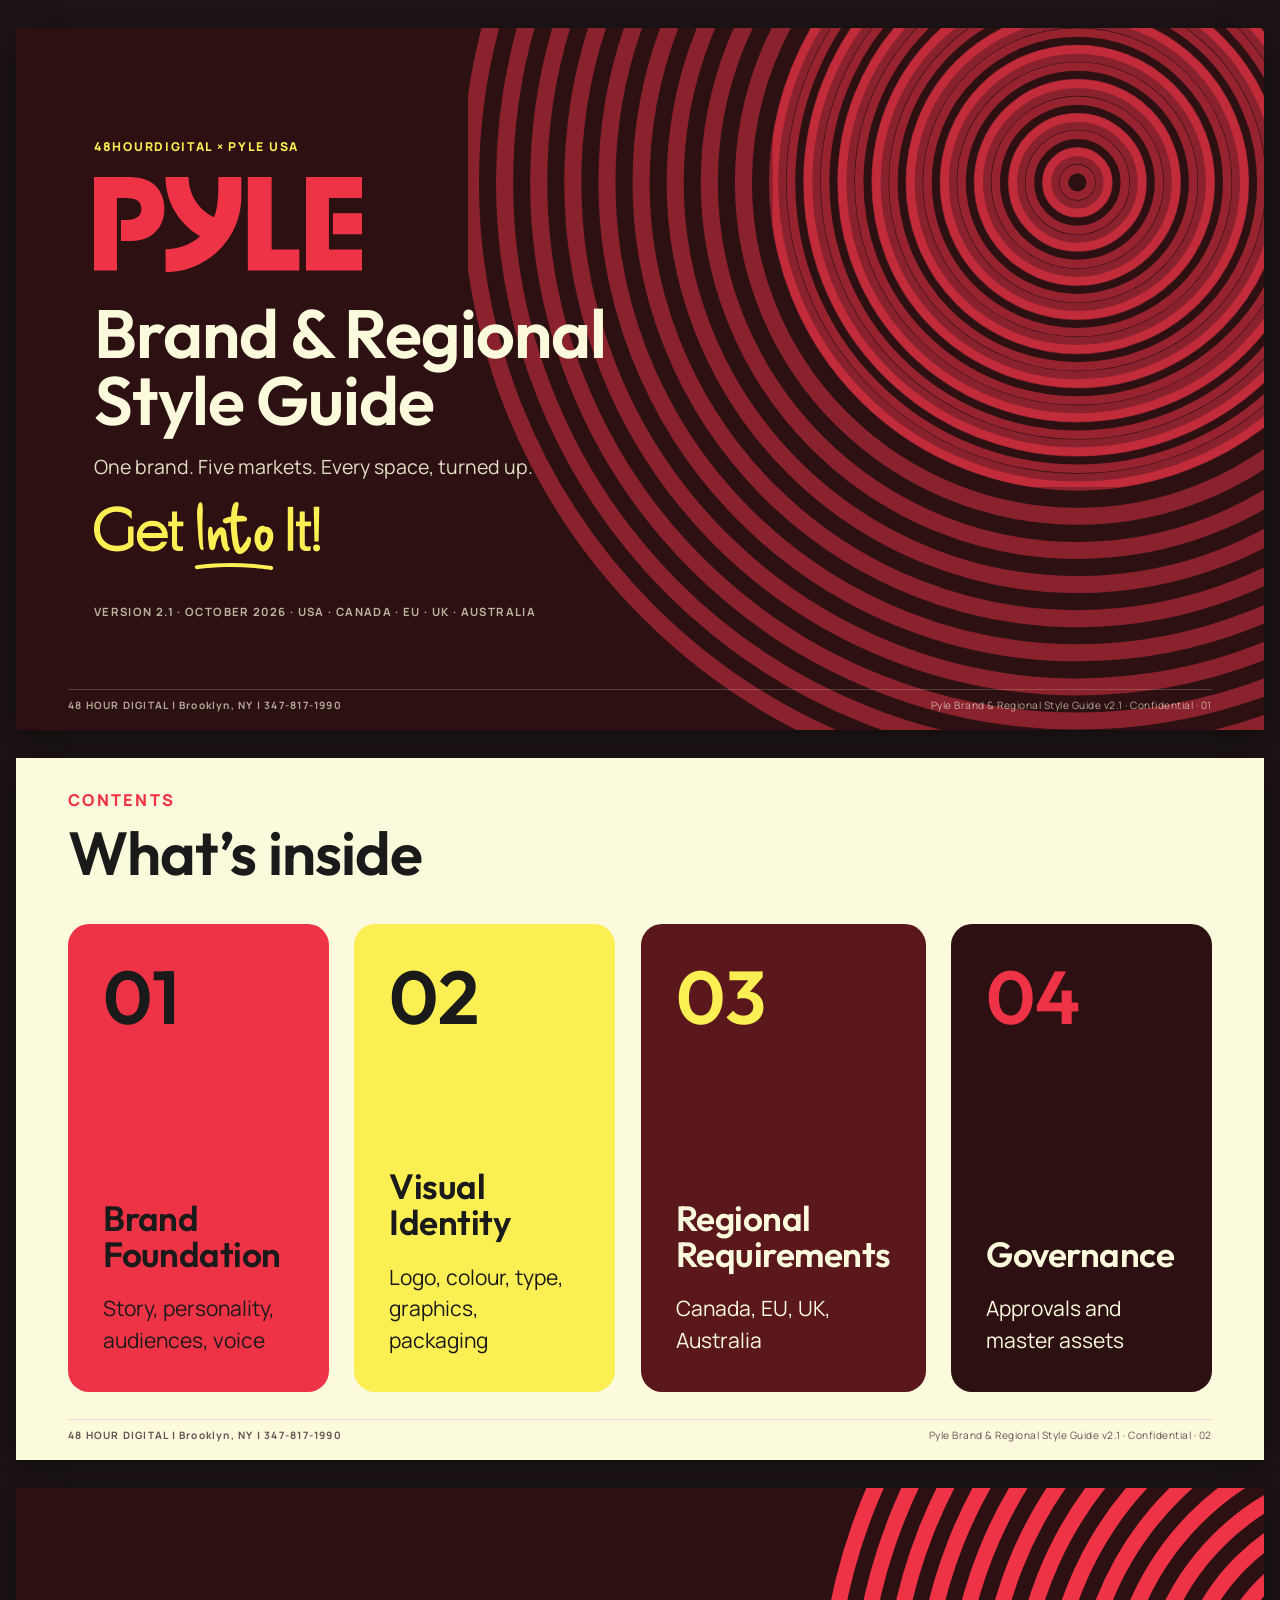
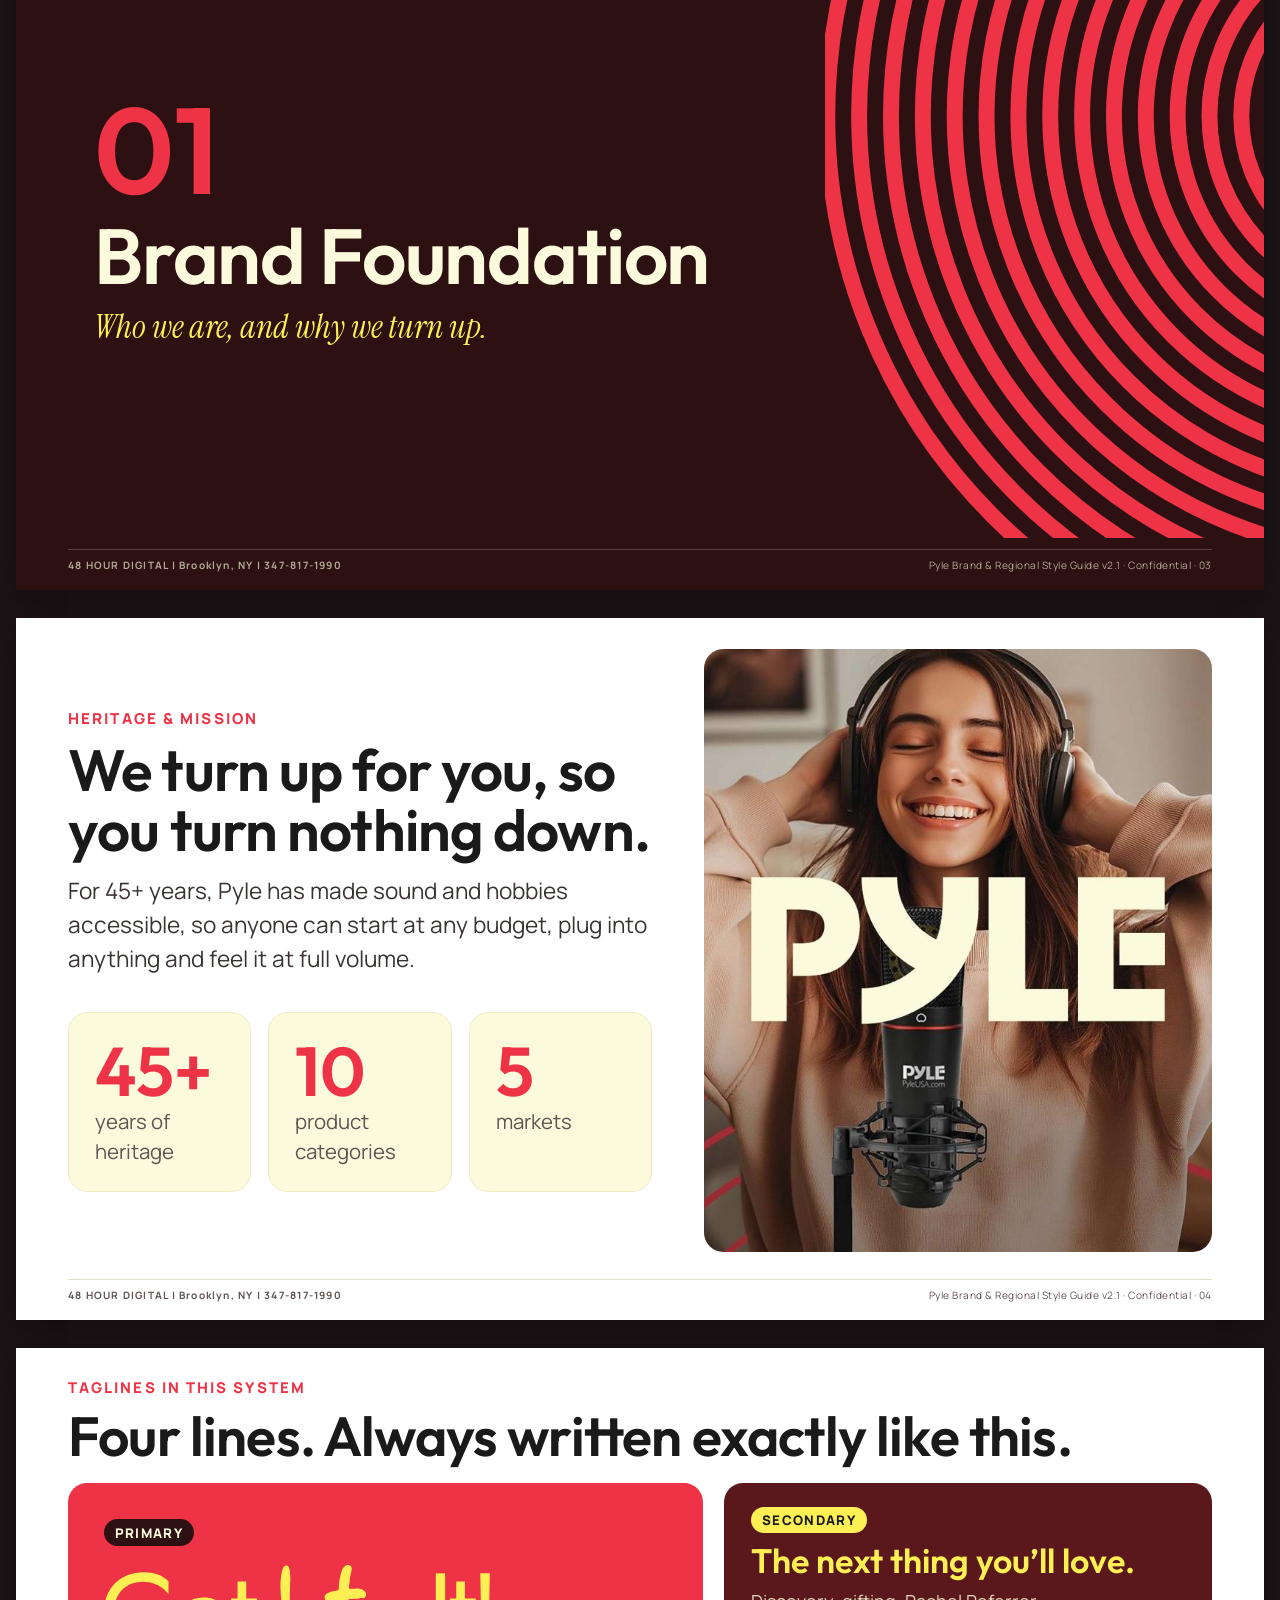
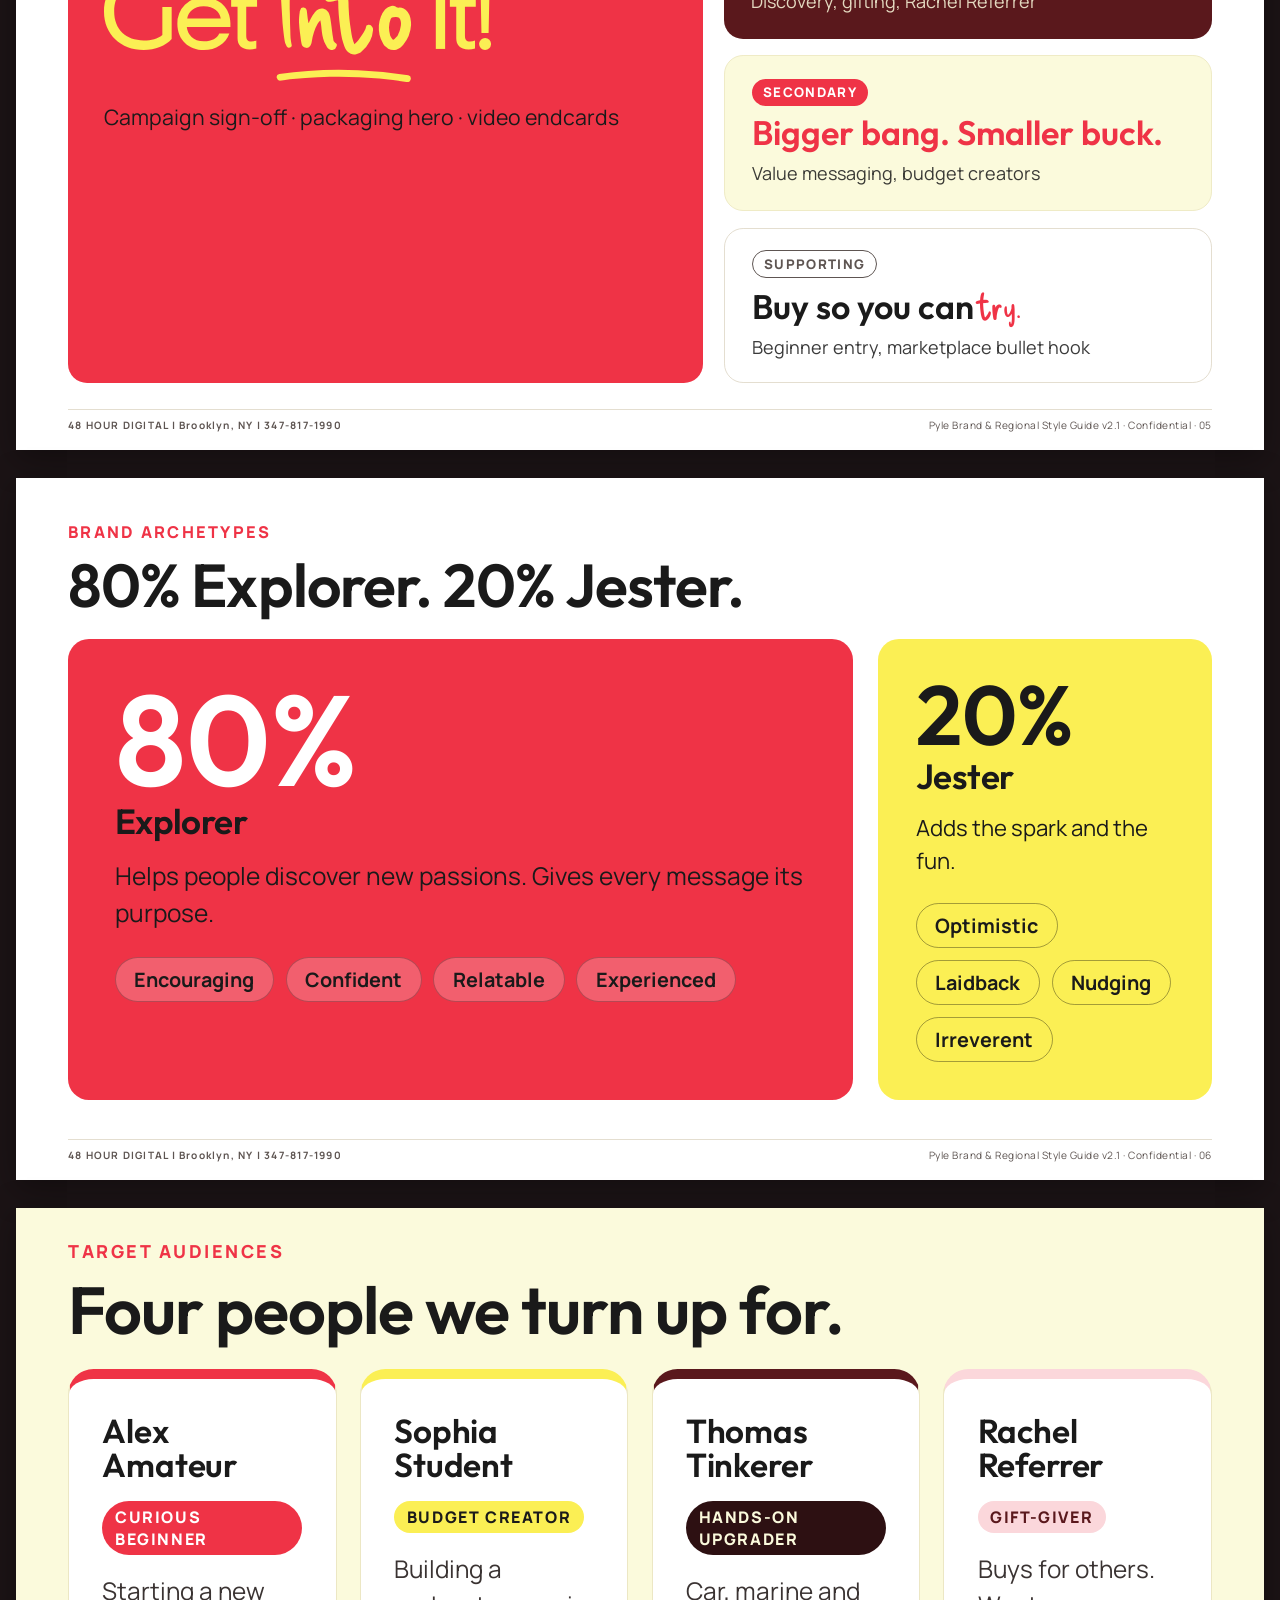
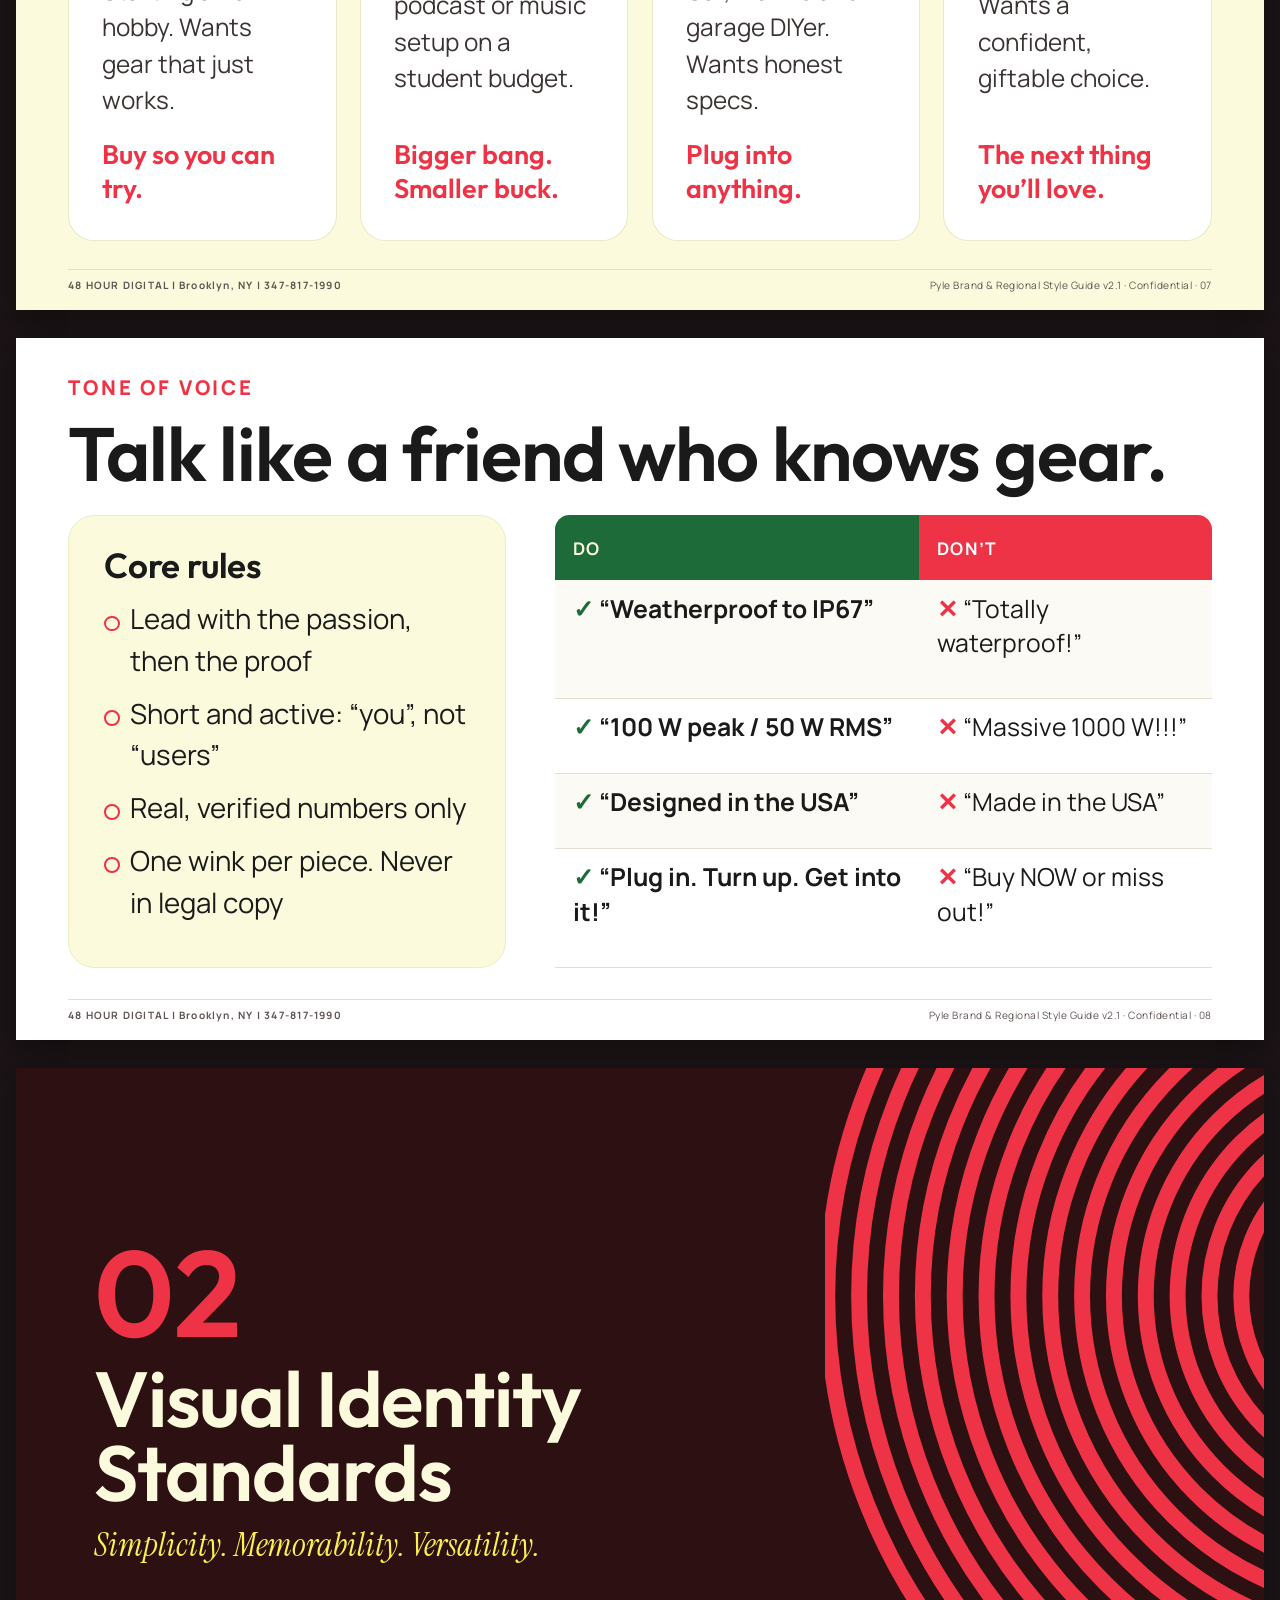
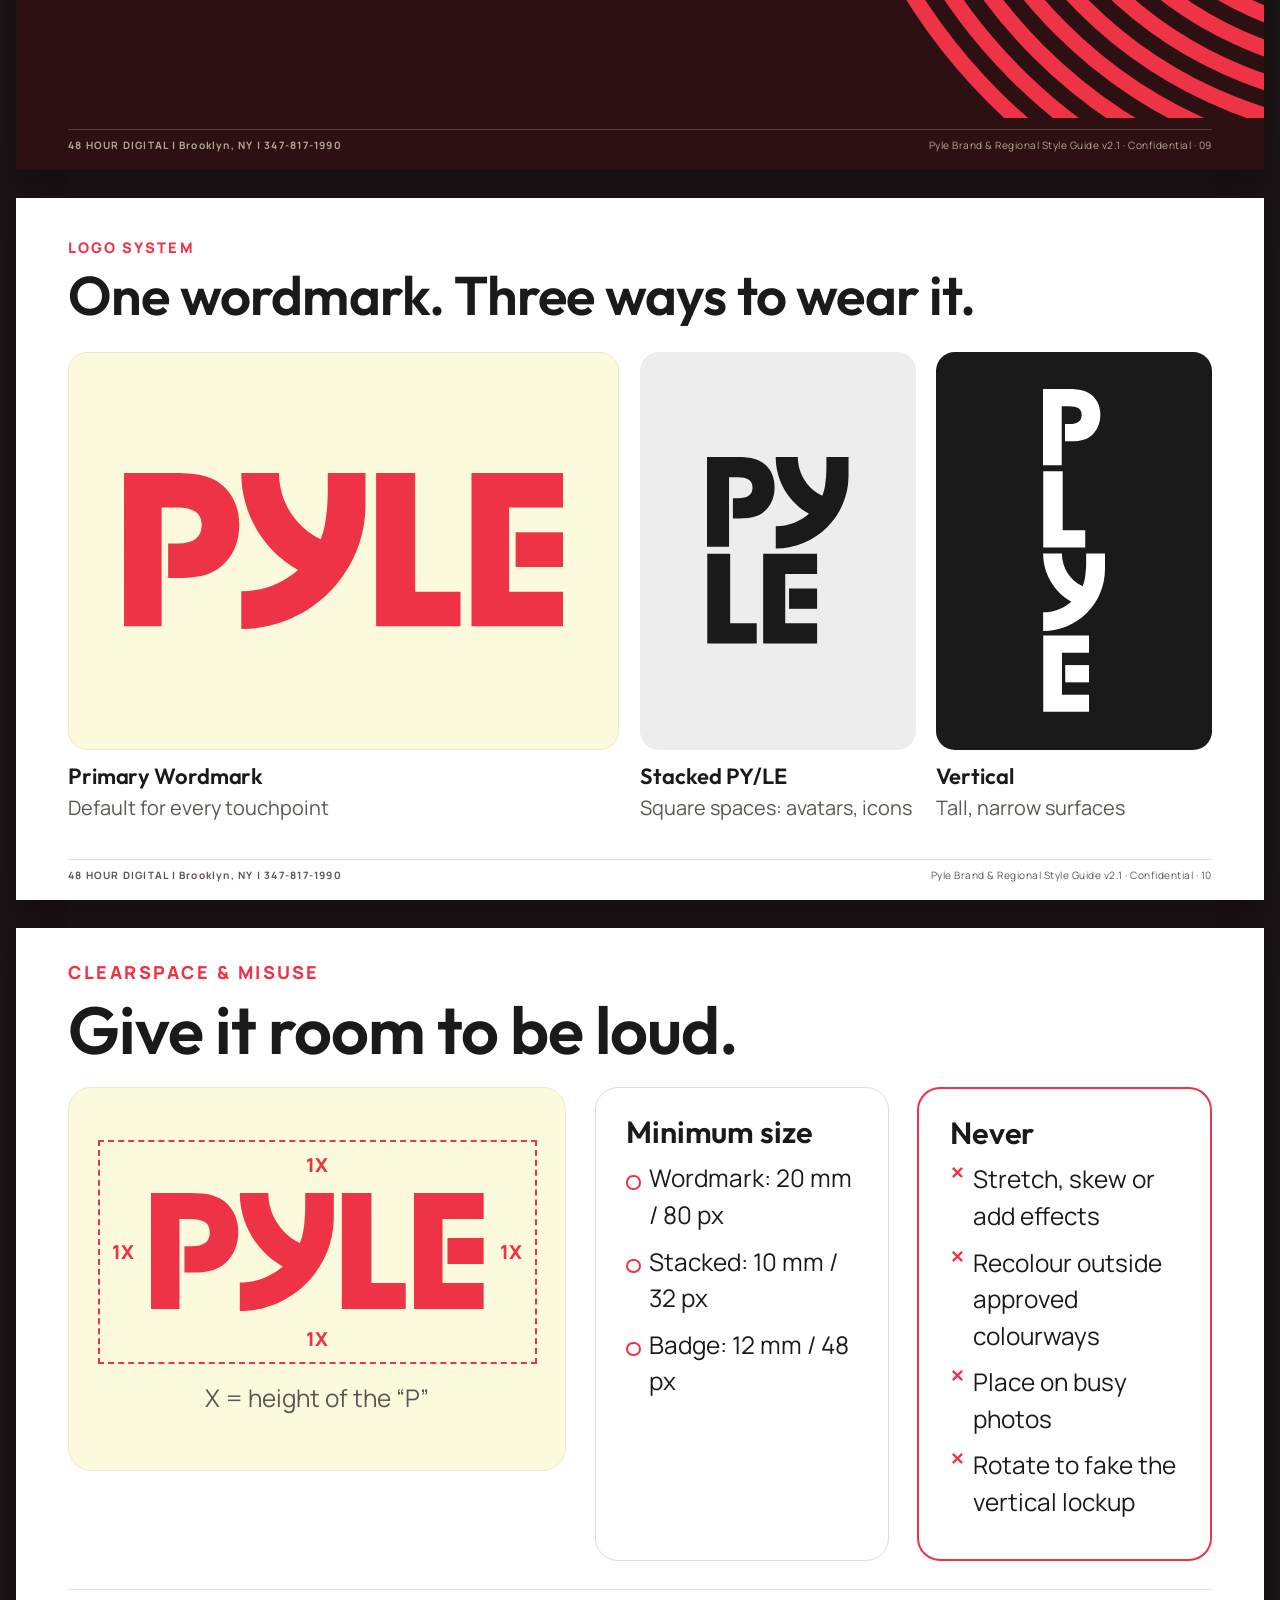
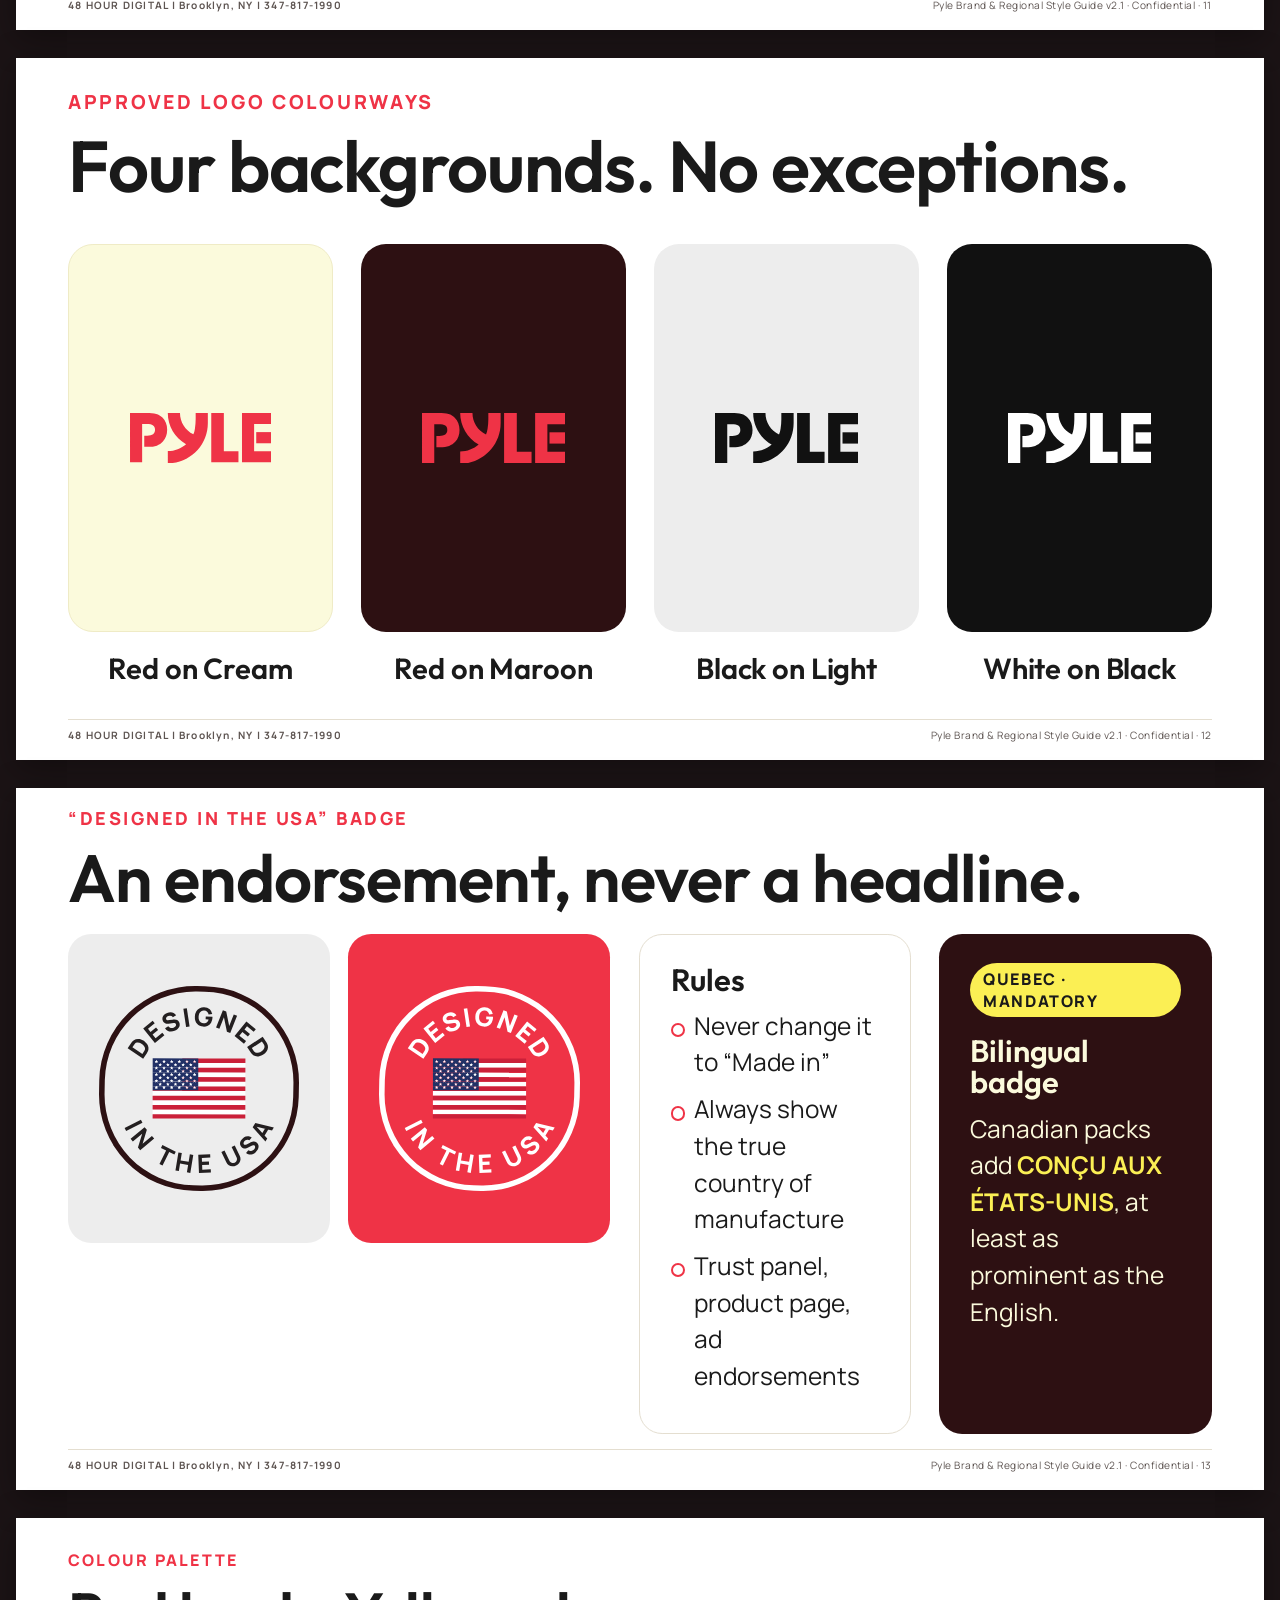
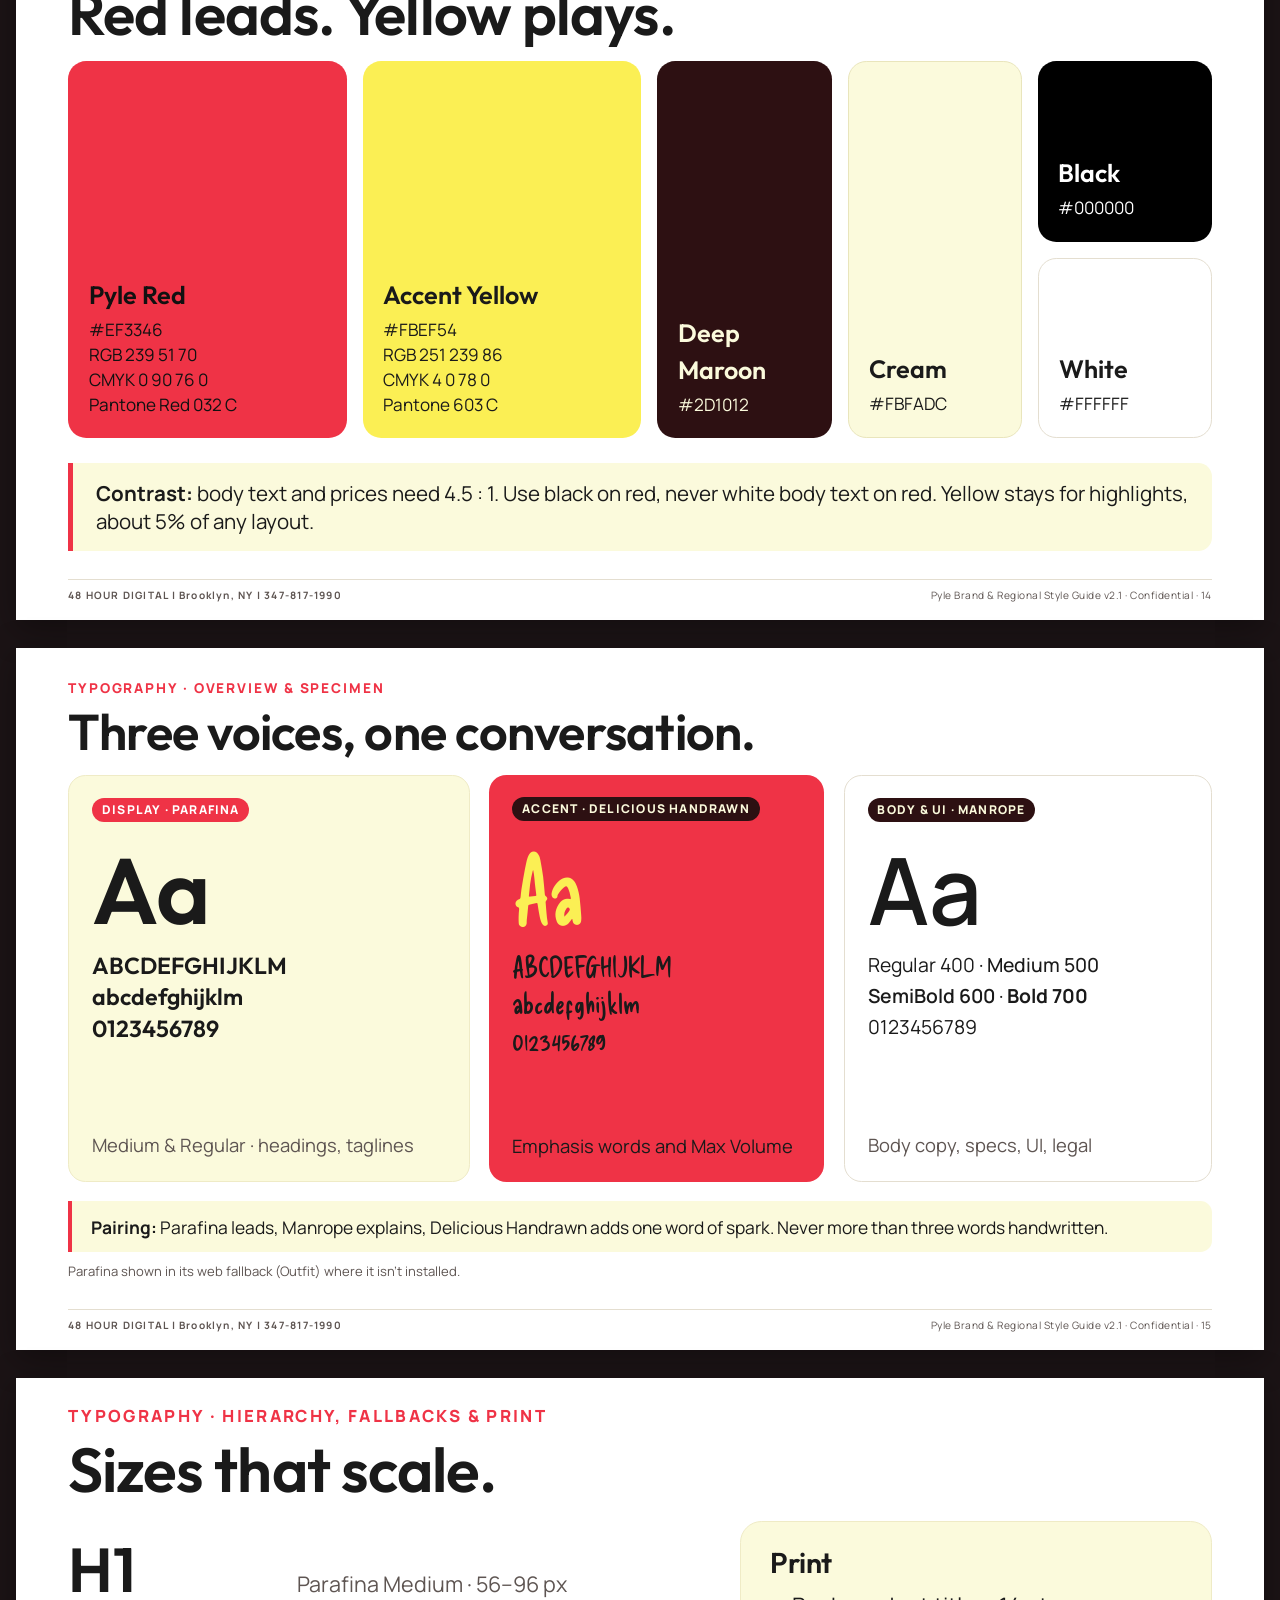
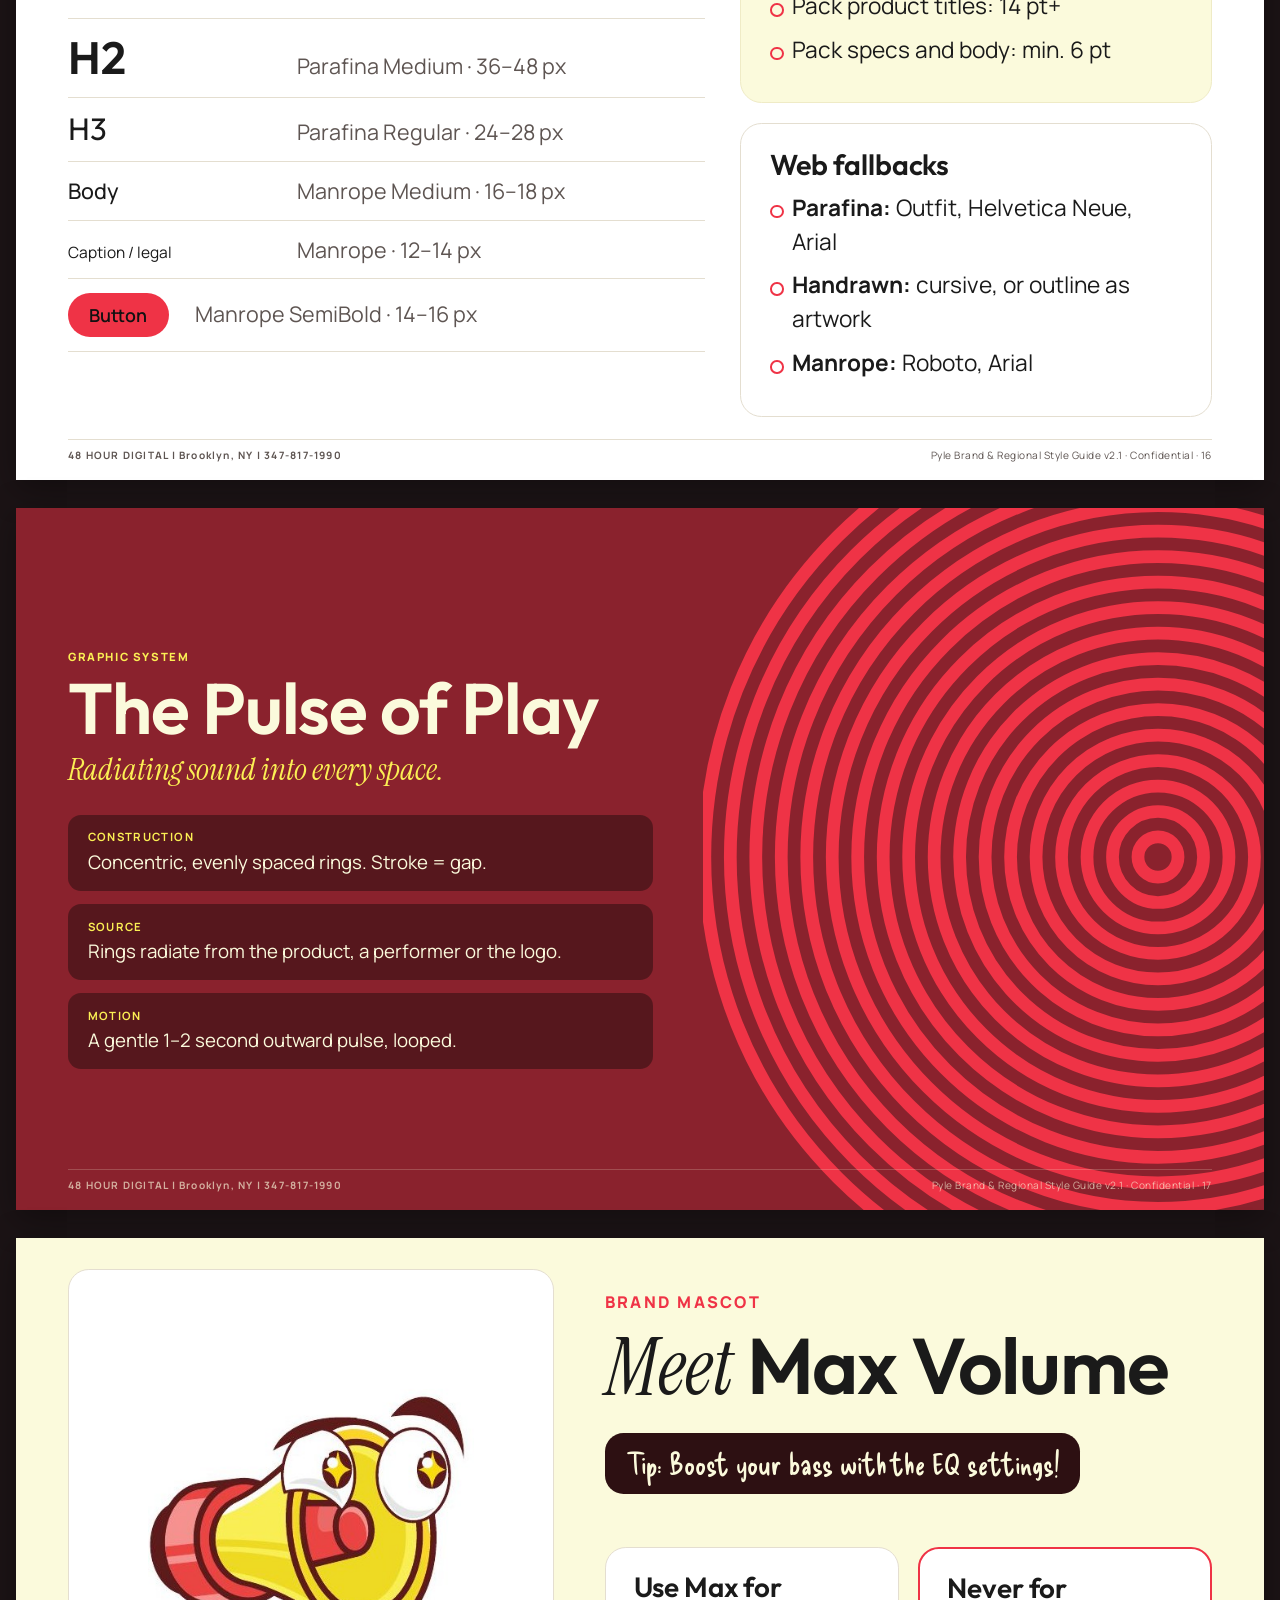
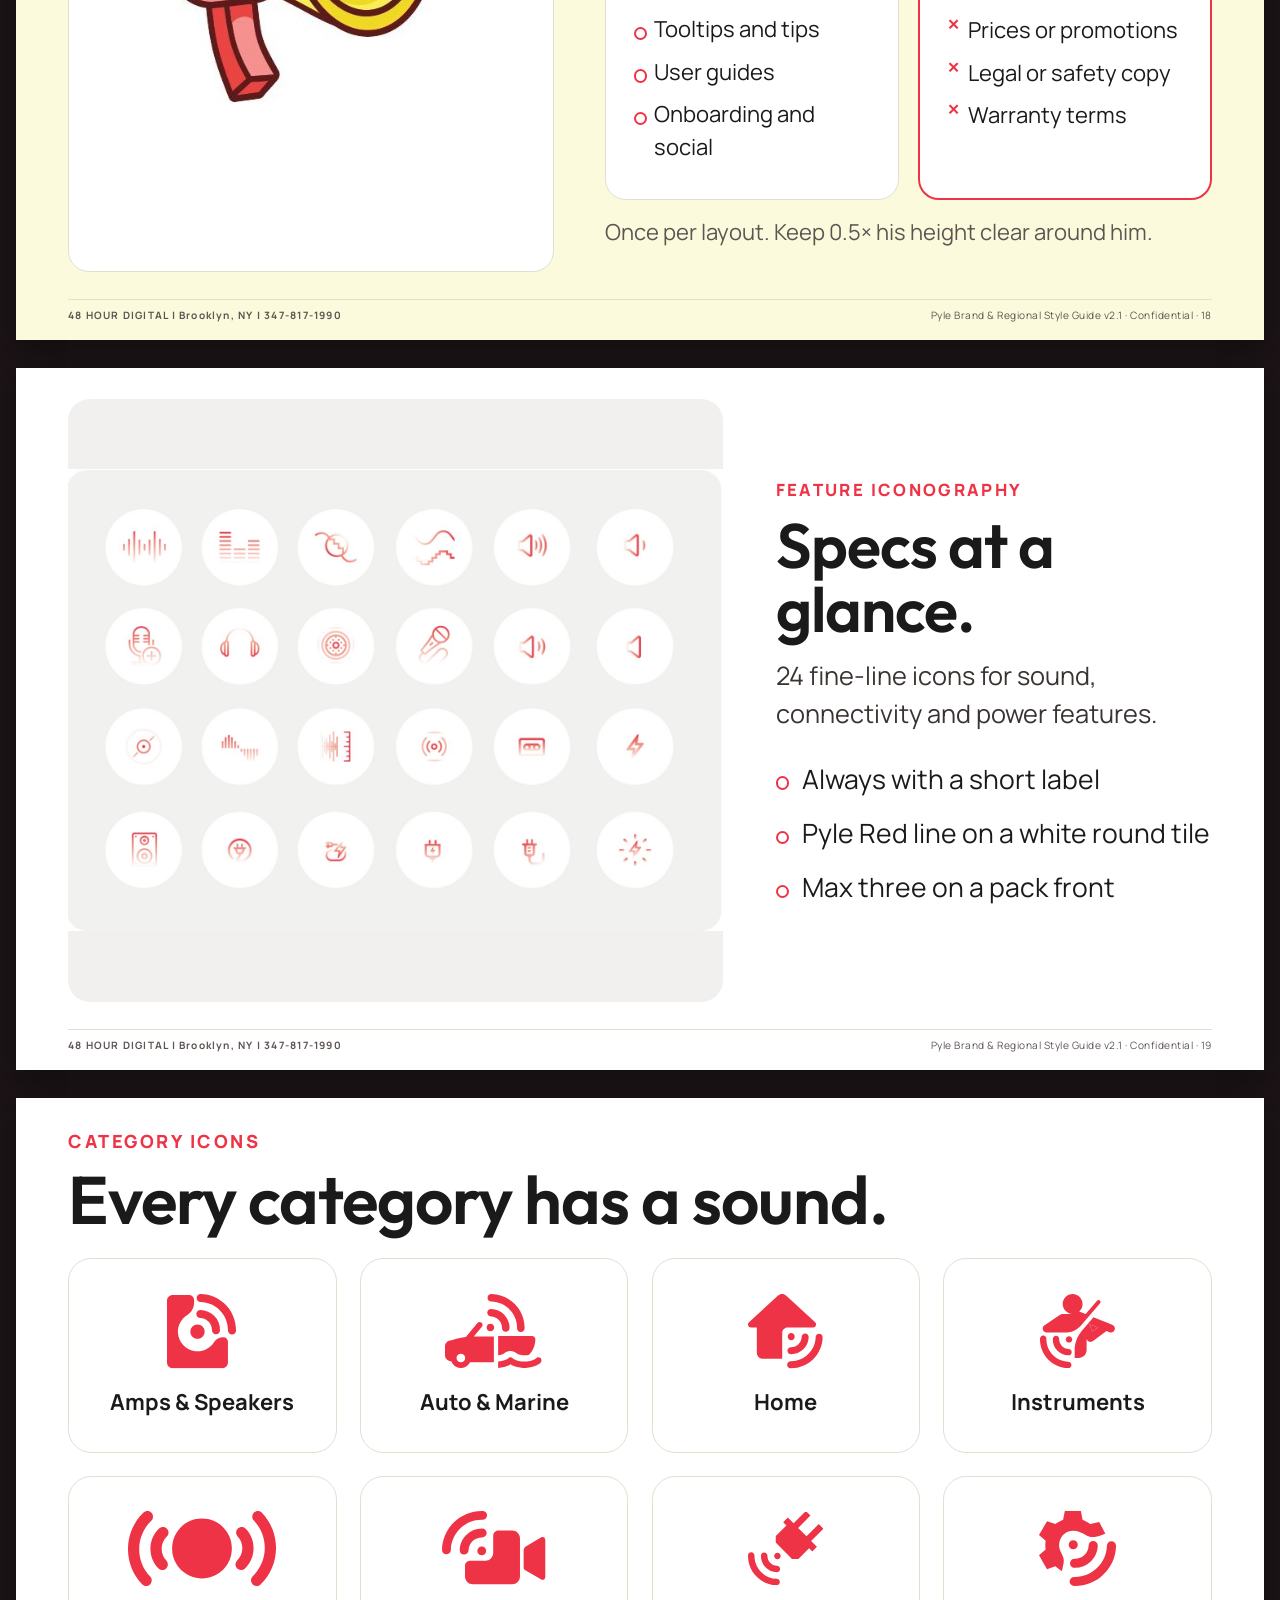
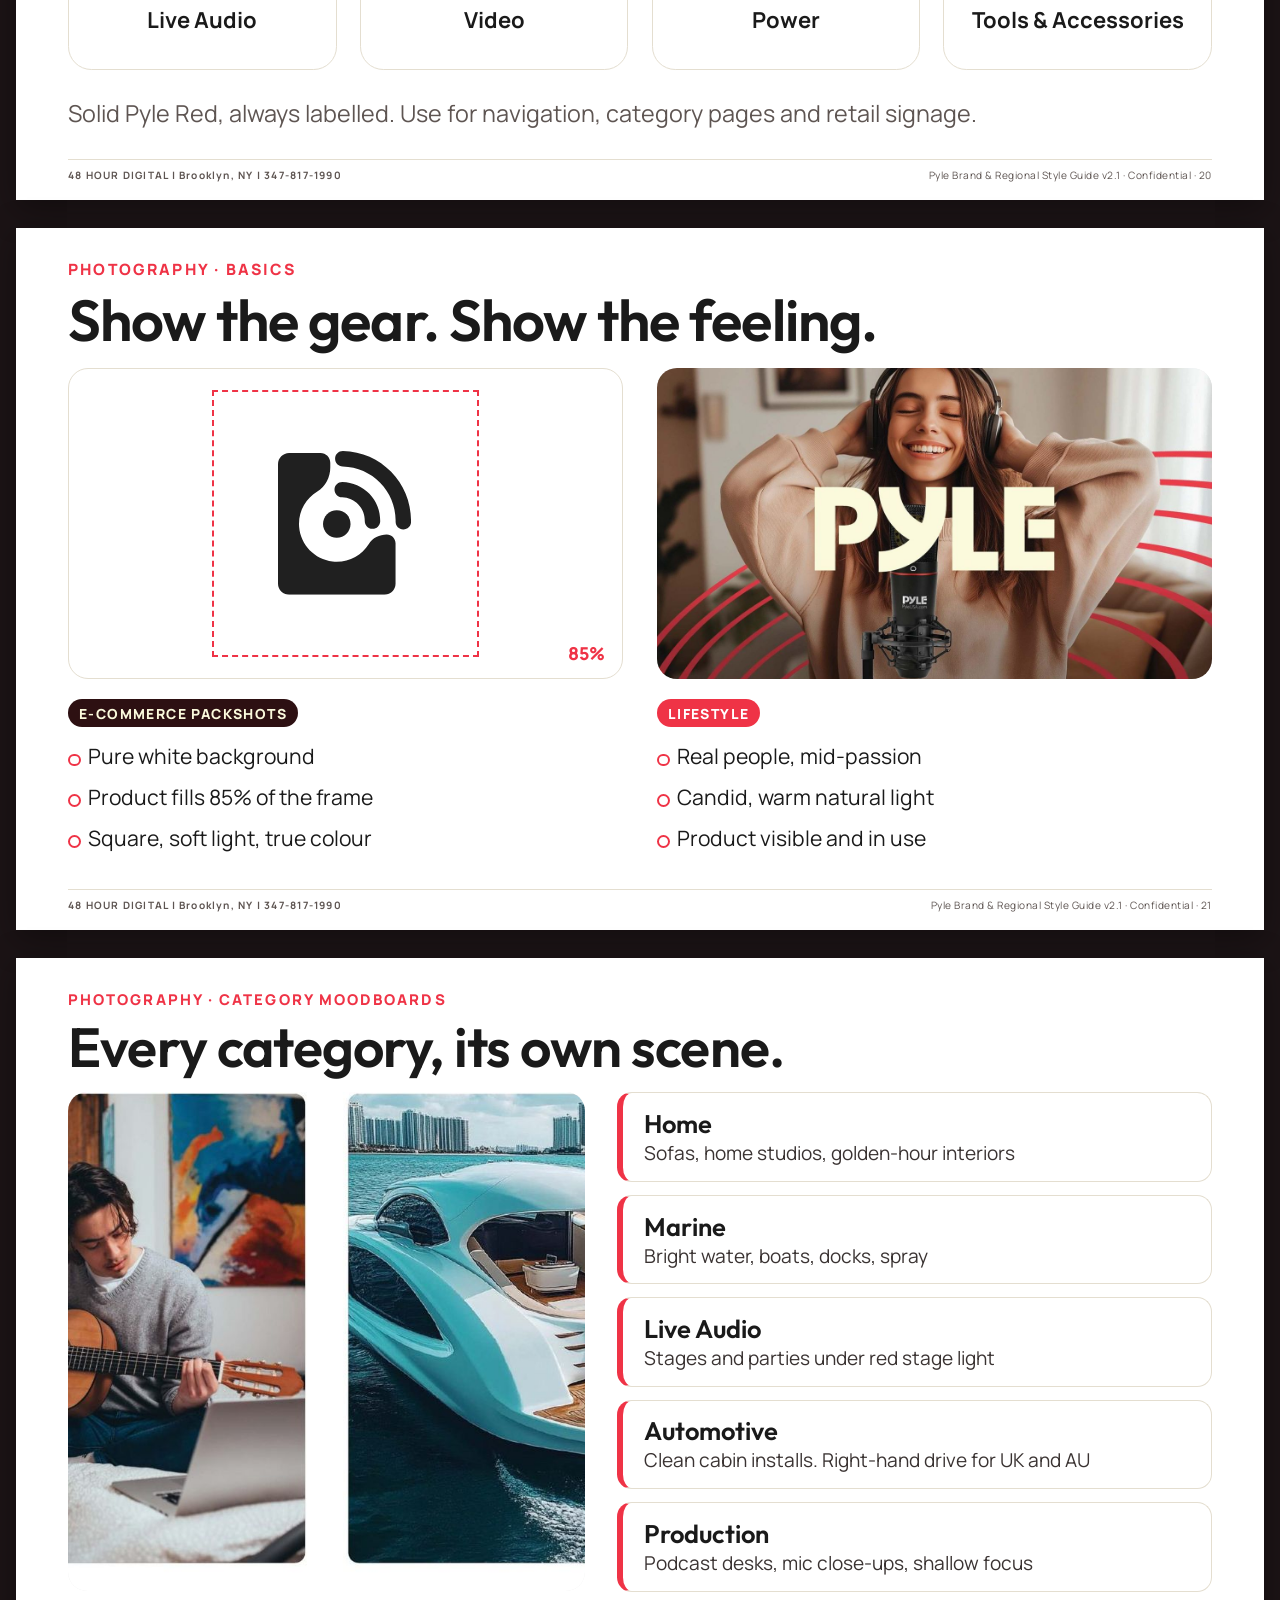
==== commit 186d7ce2: "Expand Pyle style guide deck to 41 slides (v2.1) Restore the taglines slide and a Section 01 divider" ====
--- a/docs/brand/pyle-brand-regional-style-guide.html
+++ b/docs/brand/pyle-brand-regional-style-guide.html
@@ -206,6 +206,27 @@
 .bubble{display:inline-block}
 .region{font-size:15px}
 
+
+.tl{display:flex;flex-direction:column;justify-content:center;gap:8px;padding:20px 26px}
+.tl .tag{align-self:flex-start}
+.tl b{font-size:32px;font-weight:600}
+.tl p{font-size:17px;opacity:.85}
+.spec{display:flex;flex-direction:column;gap:8px;min-height:420px}
+.spec .tag{align-self:flex-start}
+.spec p:last-child{margin-top:auto}
+.hier div{display:flex;align-items:baseline;gap:22px;border-bottom:1px solid var(--line);padding:12px 0}
+.hier div>span{min-width:170px}
+.hier em{font-style:normal;color:var(--mute);font-size:18px}
+.btn{display:inline-block;background:var(--red);color:#111;font-weight:600;font-size:15px;padding:8px 18px;border-radius:999px;min-width:0!important}
+.mood{display:flex;flex-direction:column;gap:12px}
+.mood div{background:#fff;border:1px solid var(--line);border-left:6px solid var(--red);border-radius:14px;padding:14px 20px}
+.mood b{display:block;font-family:var(--display);font-size:24px;font-weight:600}
+.mood span{font-size:18px;color:#3a3332}
+.banner{height:120px;margin:18px 0;border-radius:12px;background:var(--pulse);position:relative;overflow:hidden;display:flex;align-items:center;justify-content:center}
+.banner .safe{position:absolute;inset:12px 10%;border:2px dashed var(--yellow);border-radius:6px;display:flex;align-items:center;justify-content:center;color:var(--cream);font-weight:700;font-size:15px}
+.rgrid{display:grid;grid-template-columns:repeat(6,1fr);gap:30px;align-items:center;justify-items:center;margin-top:22px}
+.rgrid img{max-height:92px;max-width:100%;width:auto}
+
 @media screen and (max-width:1600px){ .s{zoom:var(--z,1)} }
 @media print{
   @page{size:16in 9in;margin:0}
@@ -244,9 +265,9 @@
     <h1 style="font-size:84px;line-height:.98;max-width:860px">Brand &amp; Regional<br>Style Guide</h1>
     <p class="lead" style="font-size:24px;margin-top:22px">One brand. Five markets. Every space, turned up.</p>
     <img src="[data-uri]" alt="Get Into It!" style="height:84px;margin-top:26px;align-self:flex-start">
-    <p style="margin-top:40px;font-size:14px;letter-spacing:.12em;text-transform:uppercase;font-weight:700;color:rgba(251,250,220,.7)">Version 2.0 · October 2026 · USA · Canada · EU · UK · Australia</p>
-  </div>
-  <div class="ft"><div class="row"><span>48 HOUR DIGITAL | Brooklyn, NY | 347-817-1990</span><span>Pyle Brand &amp; Regional Style Guide v2.0 · Confidential · </span></div></div>
+    <p style="margin-top:40px;font-size:14px;letter-spacing:.12em;text-transform:uppercase;font-weight:700;color:rgba(251,250,220,.7)">Version 2.1 · October 2026 · USA · Canada · EU · UK · Australia</p>
+  </div>
+  <div class="ft"><div class="row"><span>48 HOUR DIGITAL | Brooklyn, NY | 347-817-1990</span><span>Pyle Brand &amp; Regional Style Guide v2.1 · Confidential · </span></div></div>
 </section>
 
 <!-- 02 CONTENTS -->
@@ -261,7 +282,18 @@
       <div class="card d tocc"><div class="stat" style="color:var(--red)">04</div><h2>Governance</h2><p>Approvals and master assets</p></div>
     </div>
   </div>
-  <div class="ft"><div class="row"><span>48 HOUR DIGITAL | Brooklyn, NY | 347-817-1990</span><span>Pyle Brand &amp; Regional Style Guide v2.0 · Confidential · </span></div></div>
+  <div class="ft"><div class="row"><span>48 HOUR DIGITAL | Brooklyn, NY | 347-817-1990</span><span>Pyle Brand &amp; Regional Style Guide v2.1 · Confidential · </span></div></div>
+</section>
+
+<!-- DIVIDER 01 -->
+<section class="s dark div">
+  <div class="rings" style="right:-860px;top:-420px;width:1400px;height:1400px;color:var(--red)"><svg><use href="#rings"/></svg></div>
+  <div class="body" style="justify-content:center;padding-left:96px;position:relative">
+    <div class="num">01</div>
+    <h1>Brand Foundation</h1>
+    <div class="ital">Who we are, and why we turn up.</div>
+  </div>
+  <div class="ft"><div class="row"><span>48 HOUR DIGITAL | Brooklyn, NY | 347-817-1990</span><span>Pyle Brand &amp; Regional Style Guide v2.1 · Confidential · </span></div></div>
 </section>
 
 <!-- 03 HERITAGE & MISSION -->
@@ -281,7 +313,28 @@
       <div class="img" style="height:560px"><img src="[data-uri]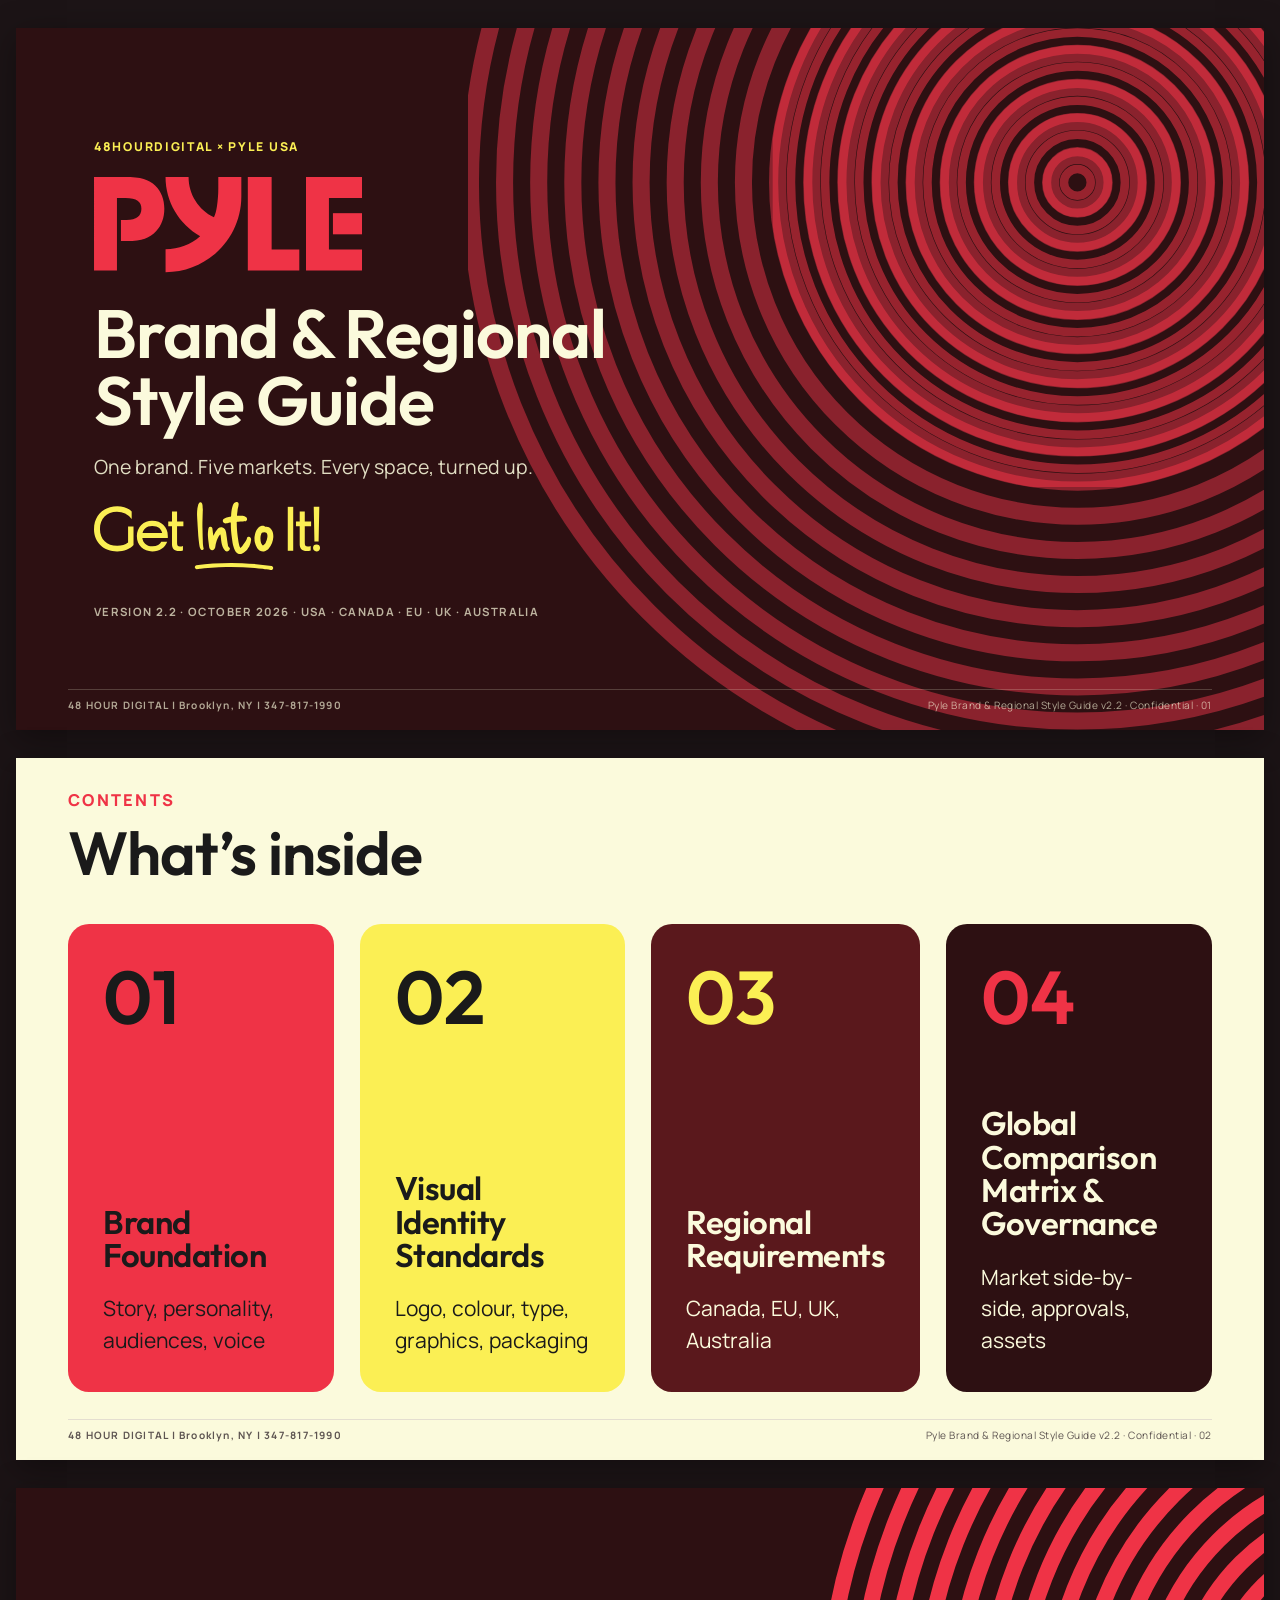
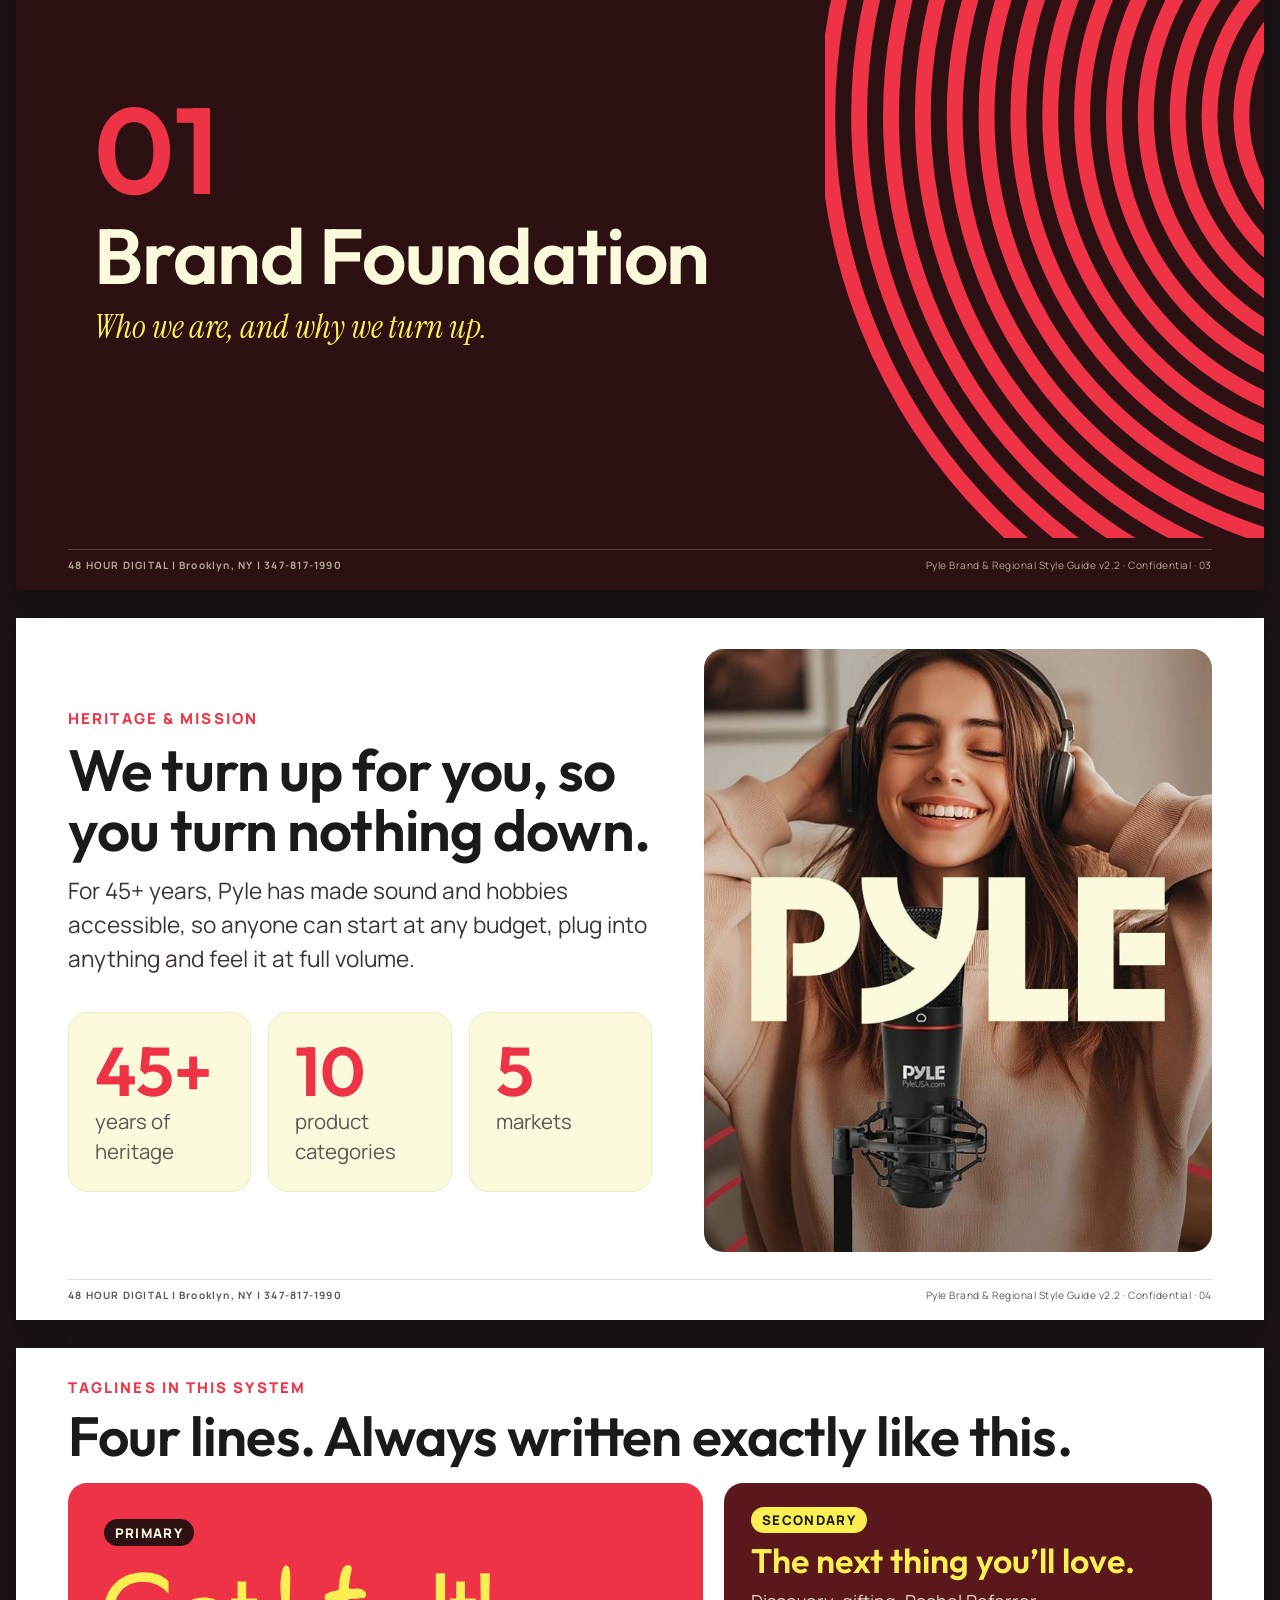
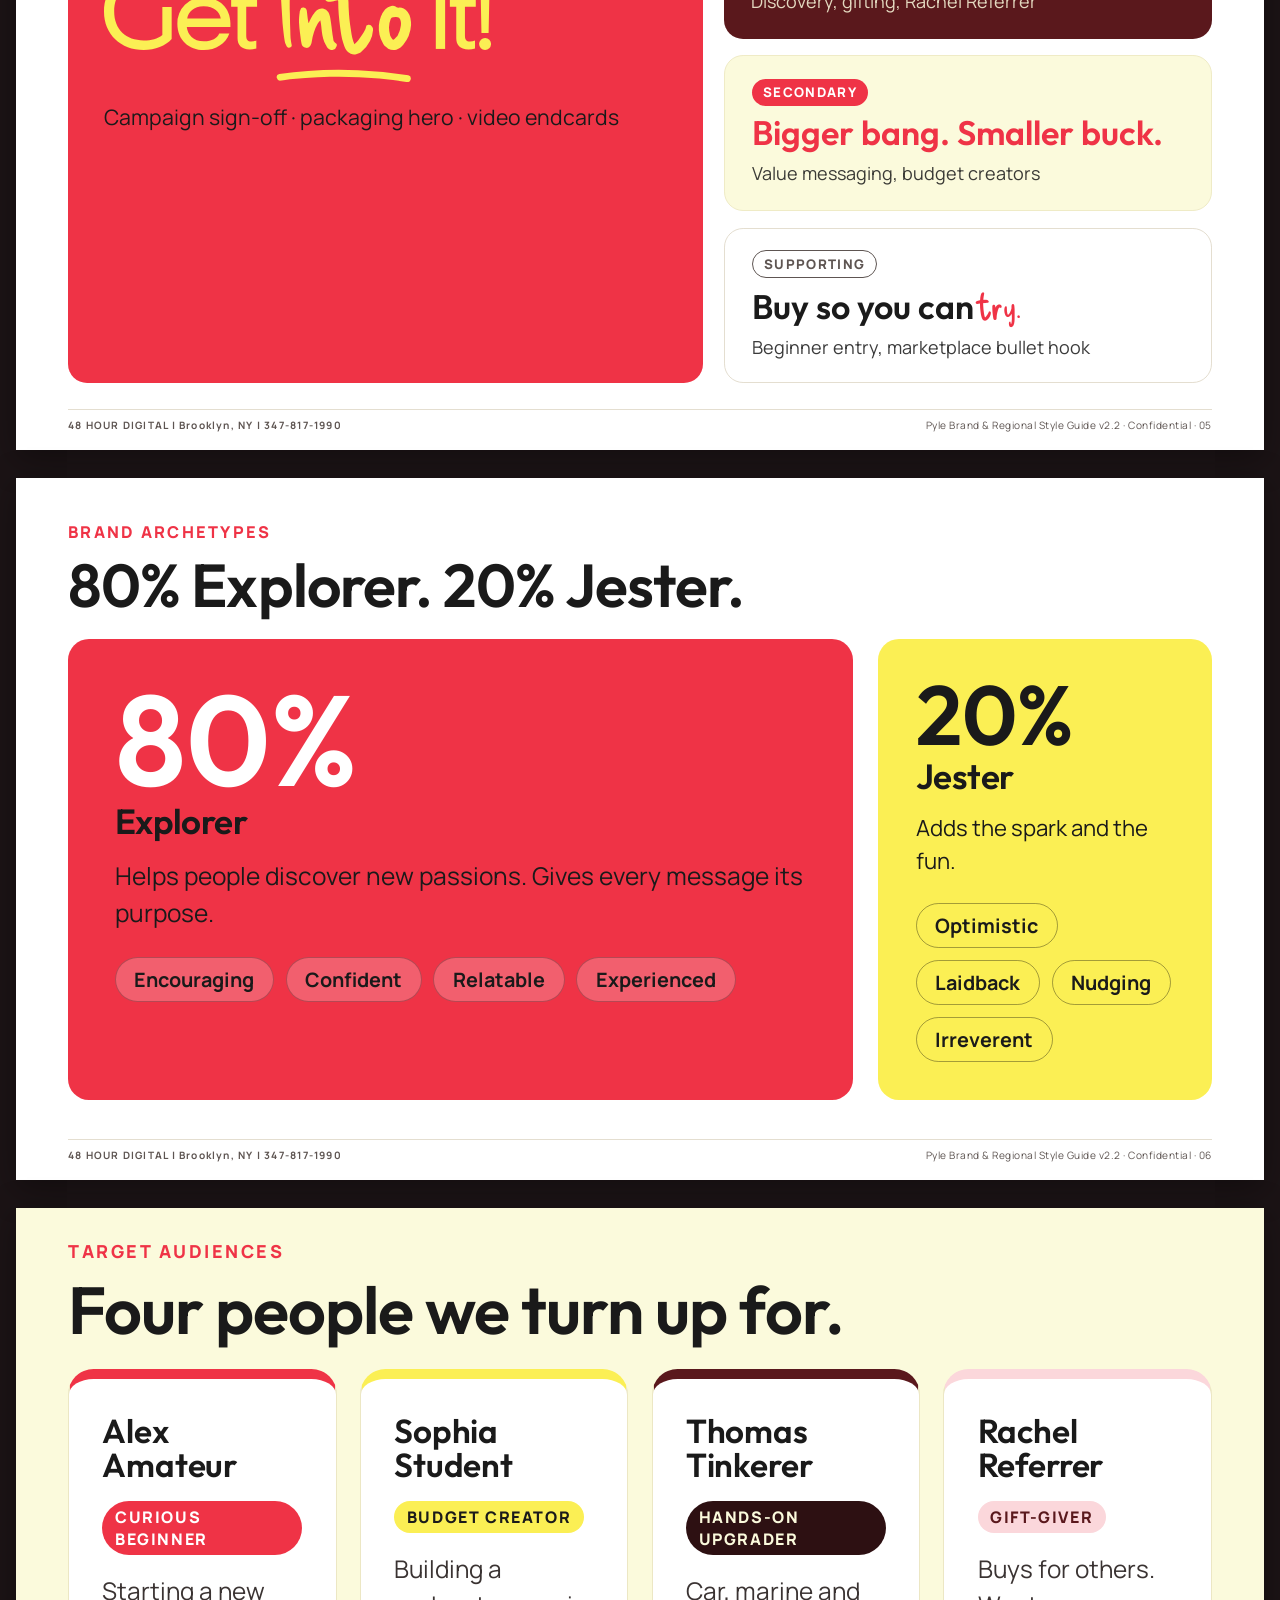
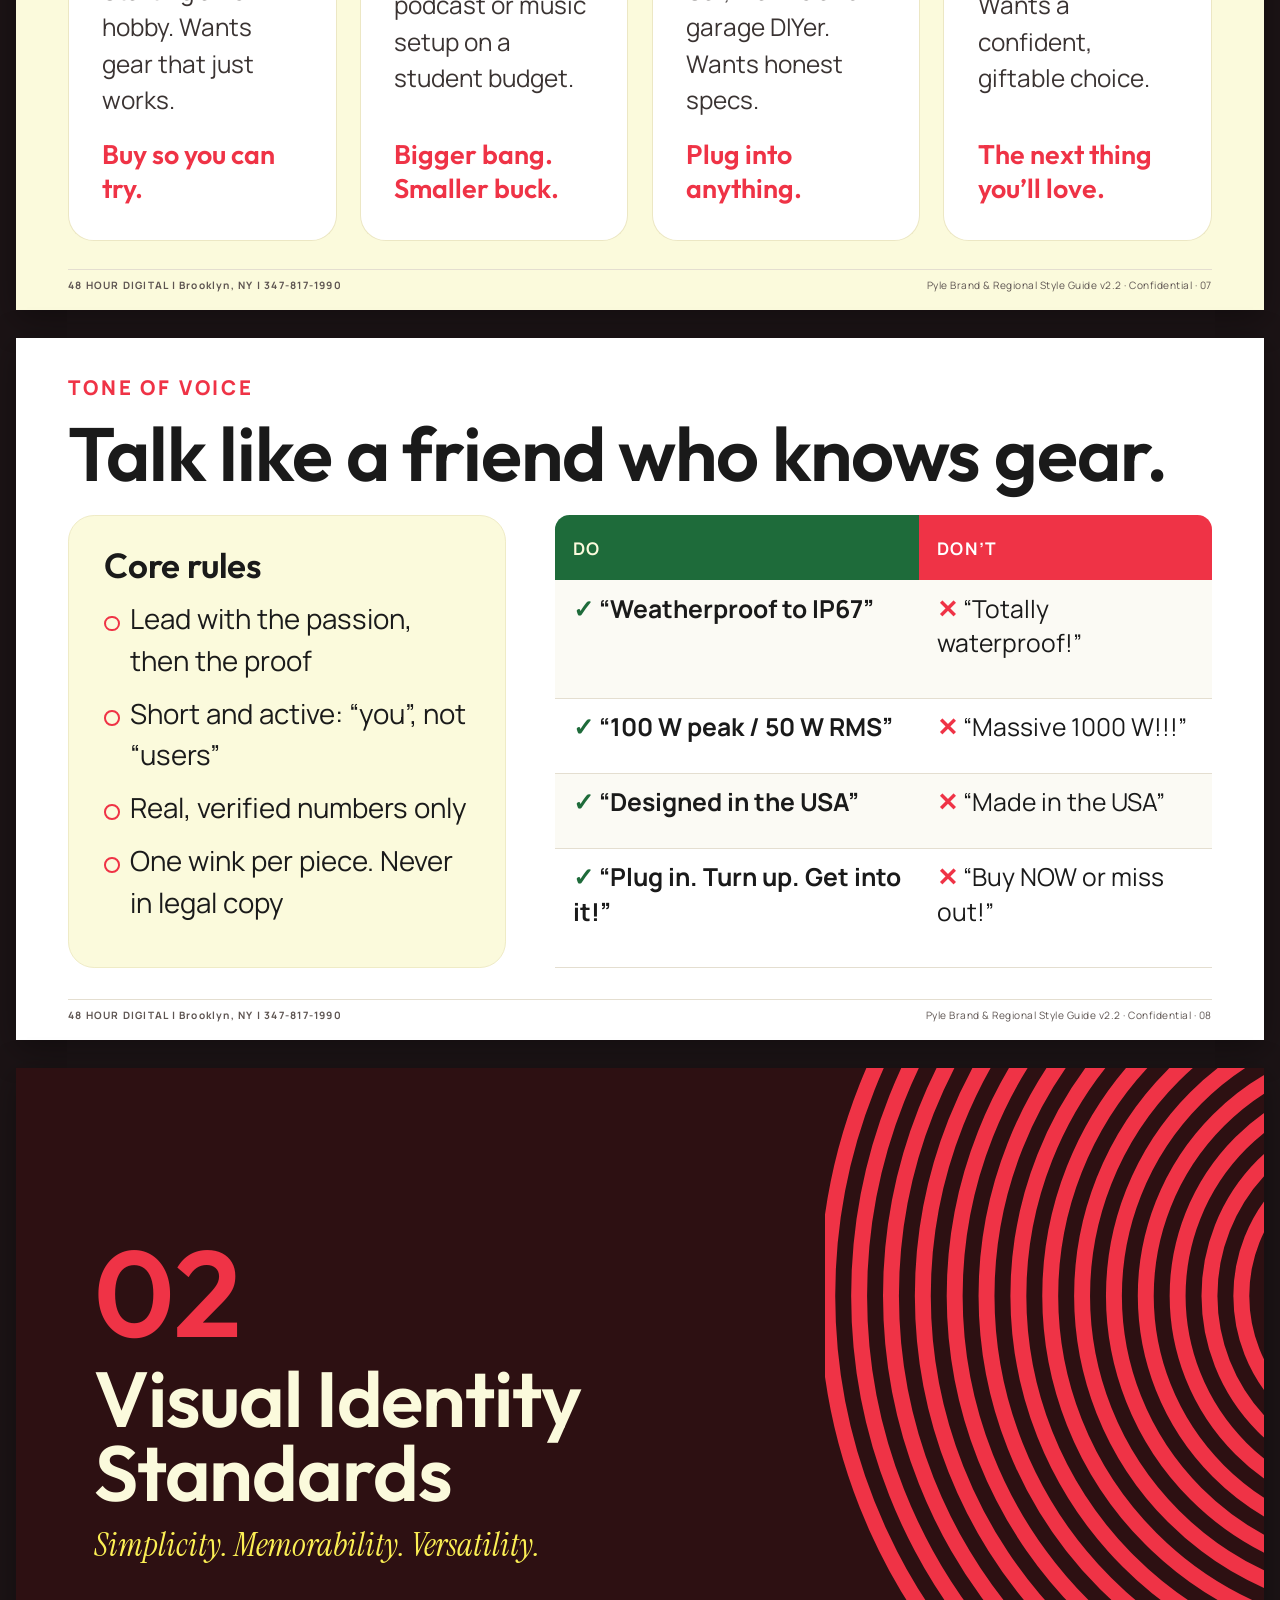
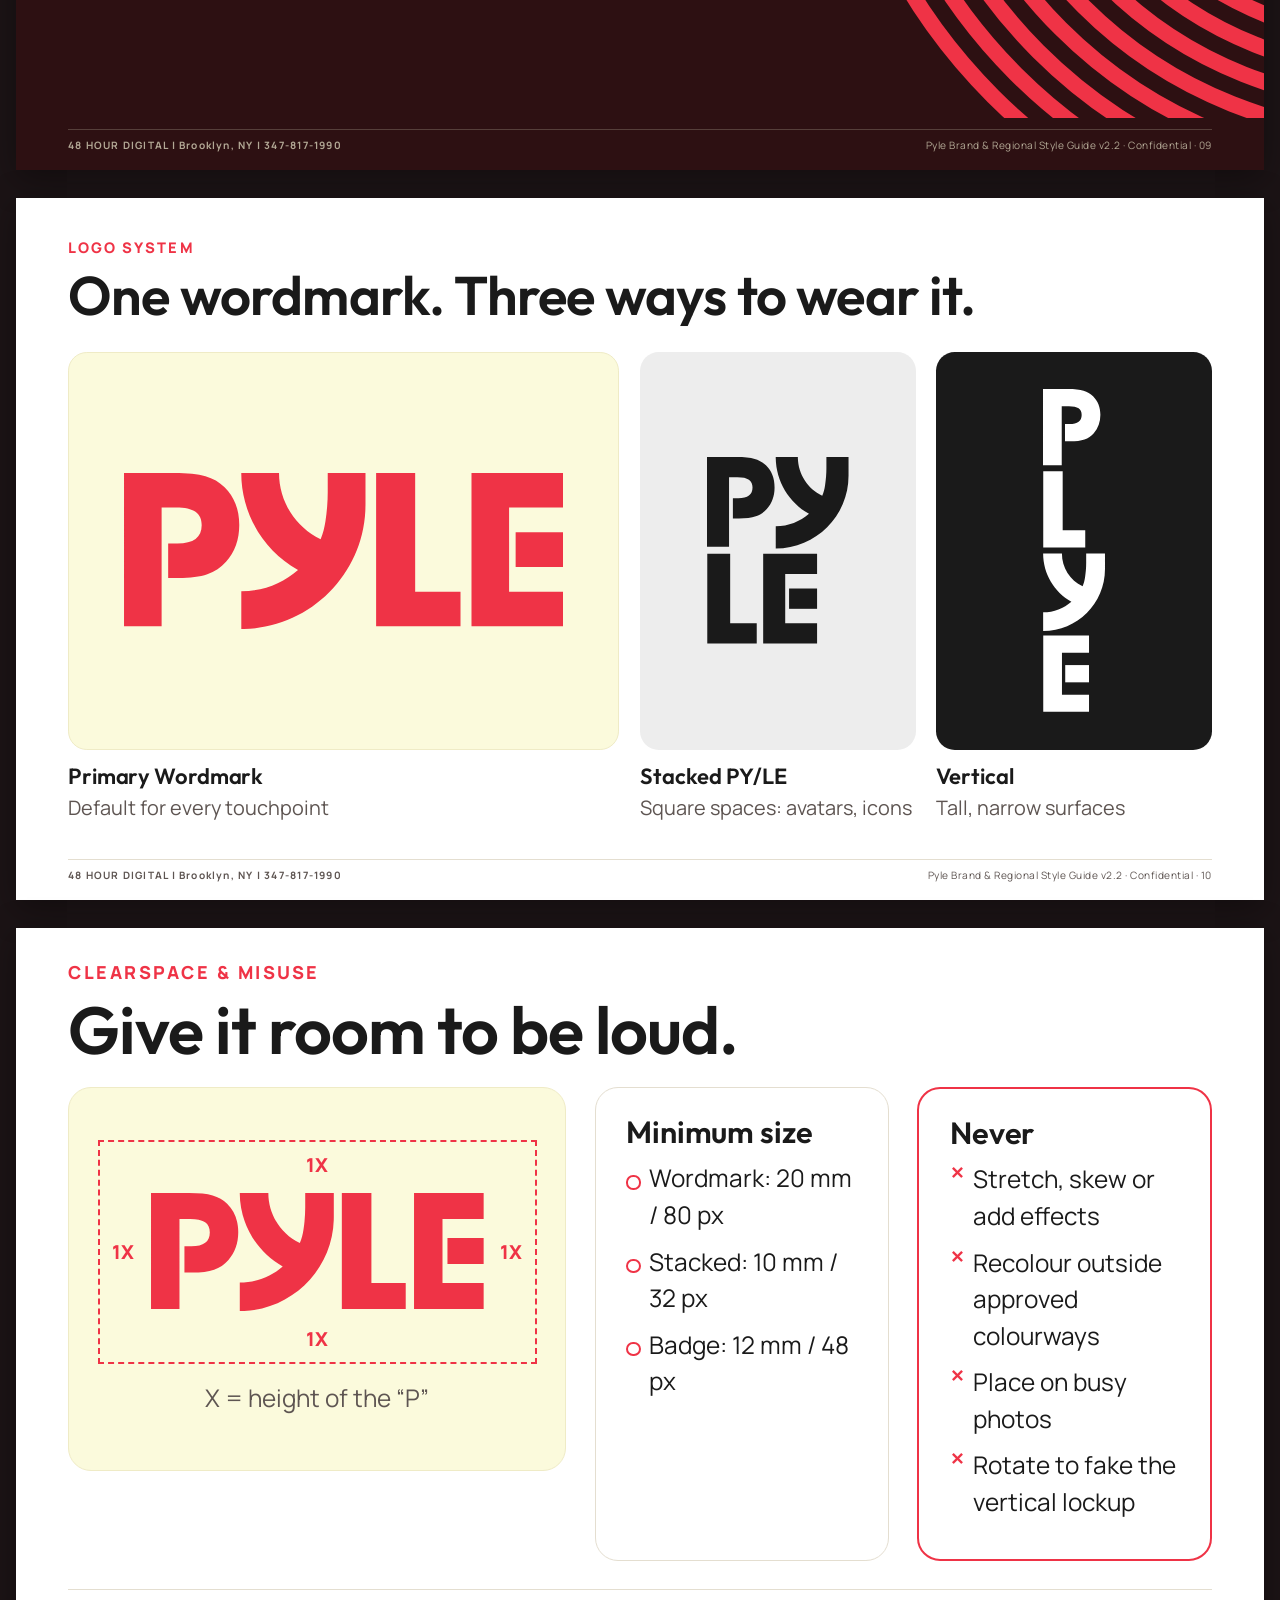
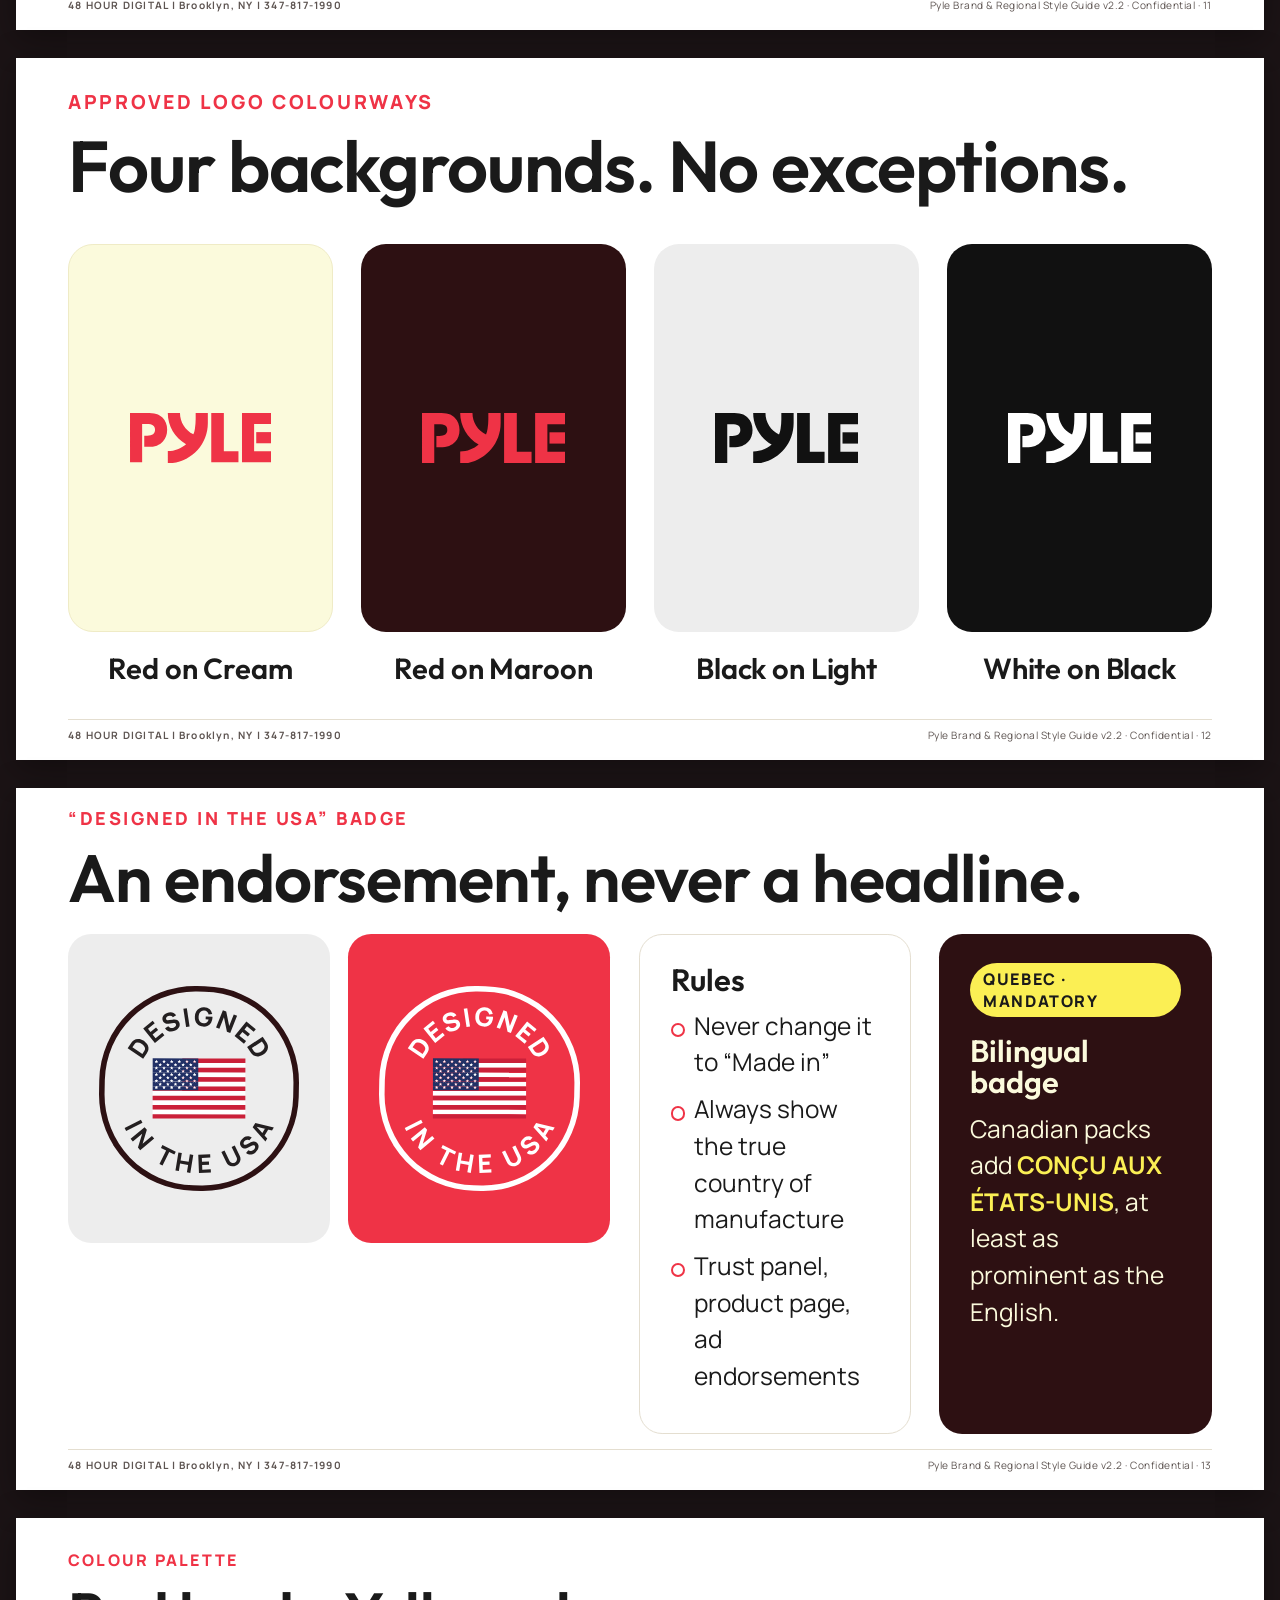
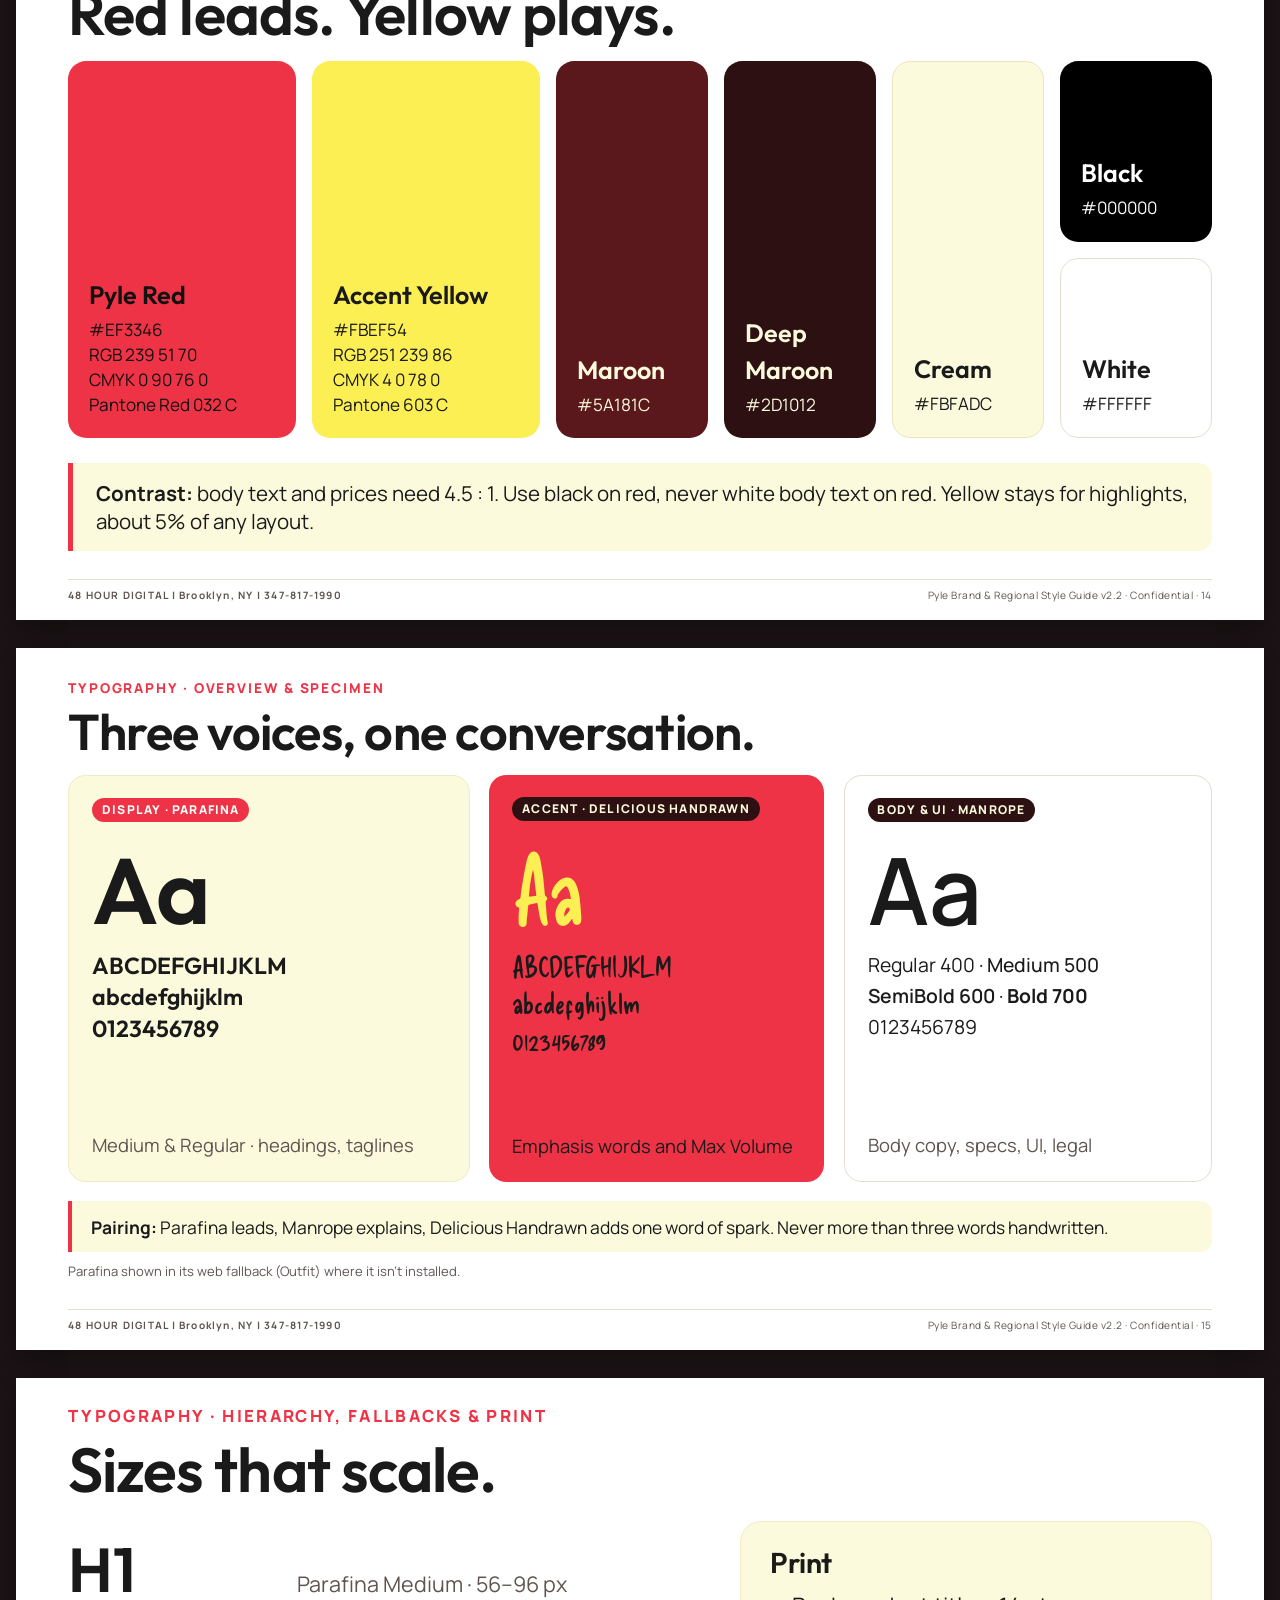
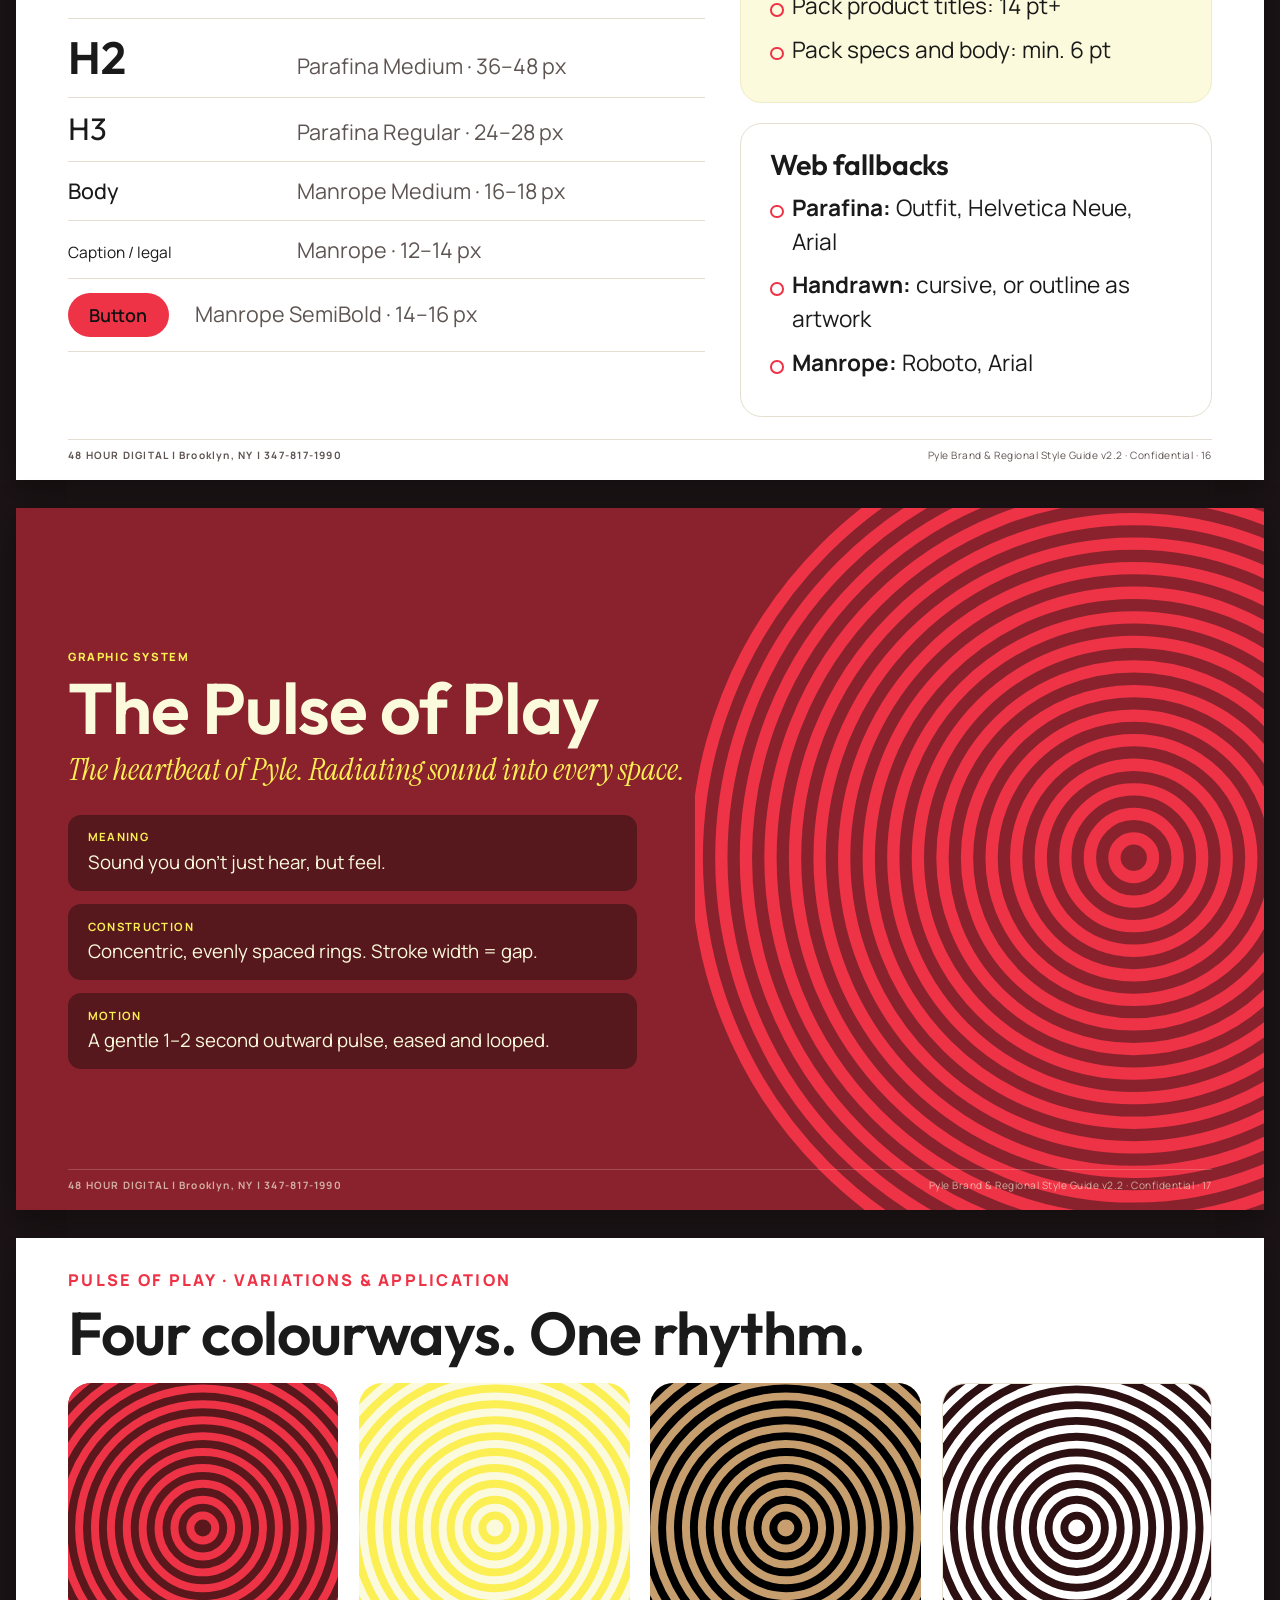
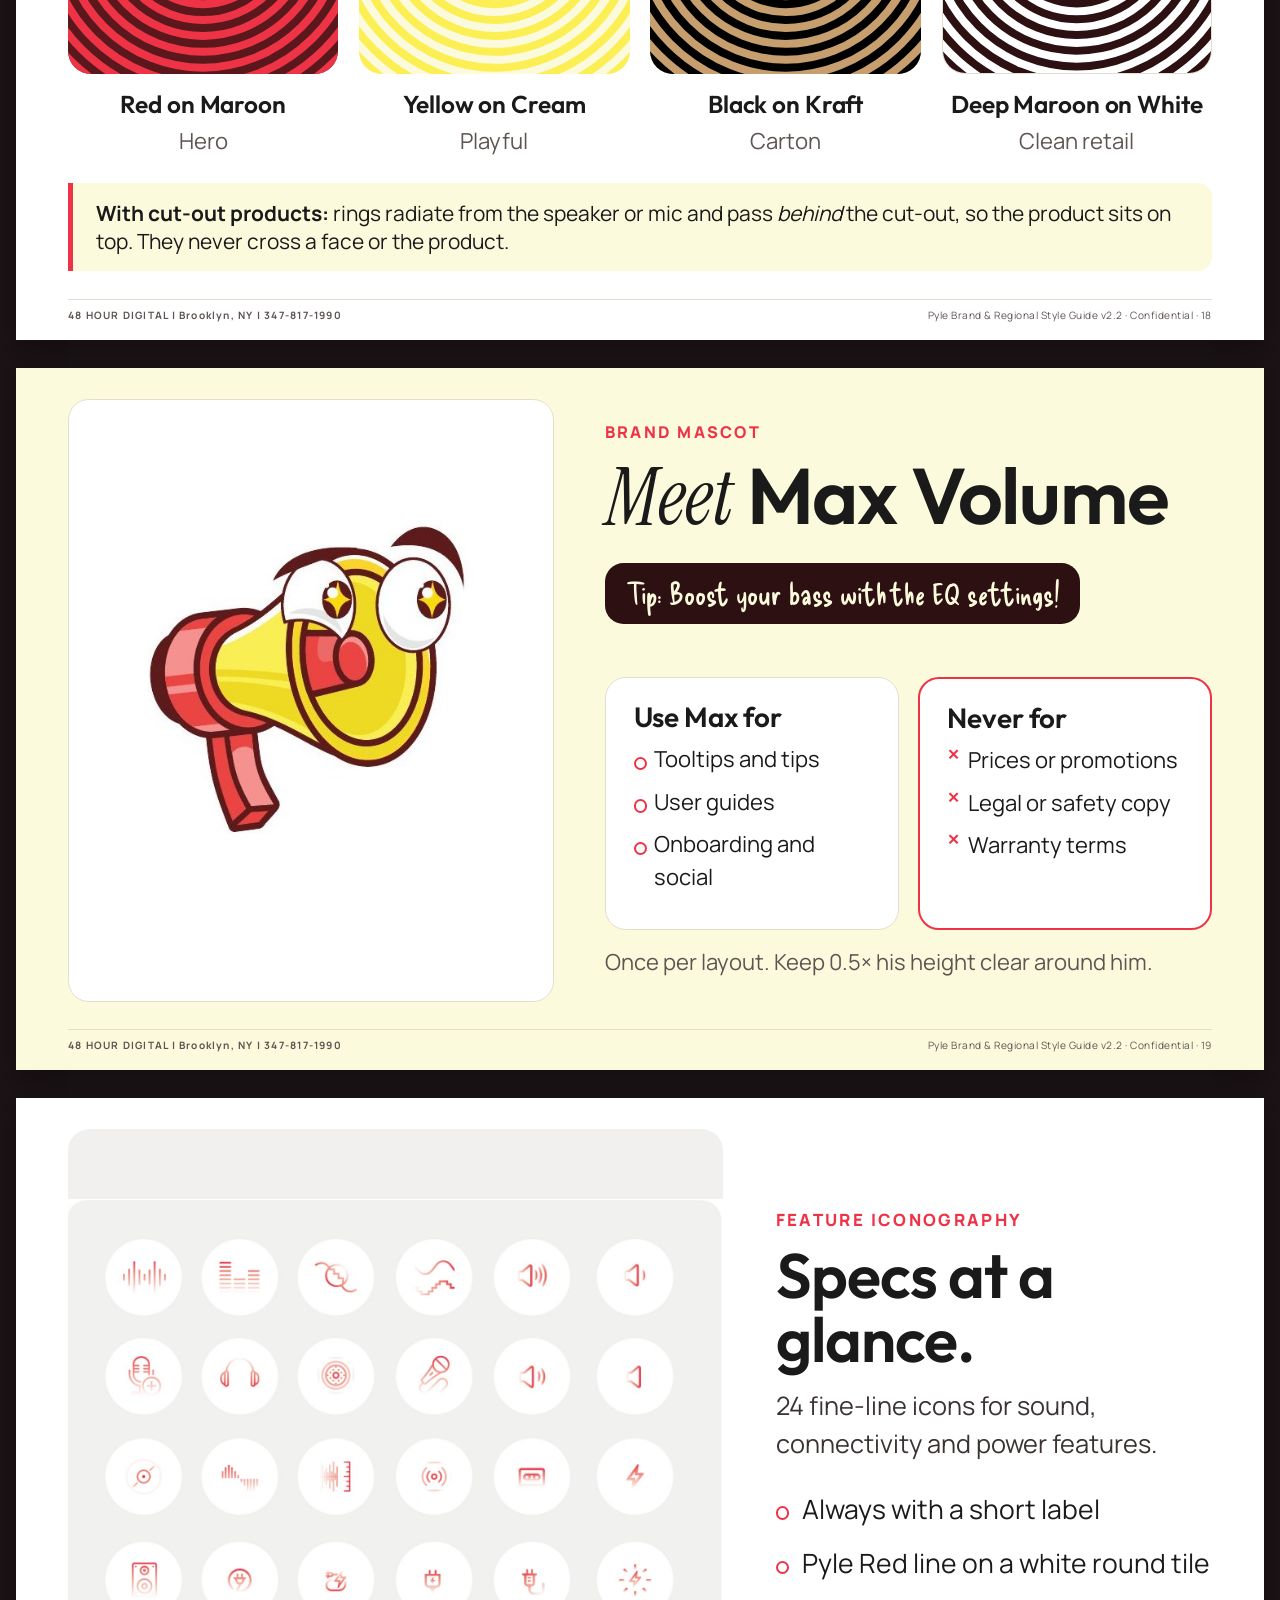
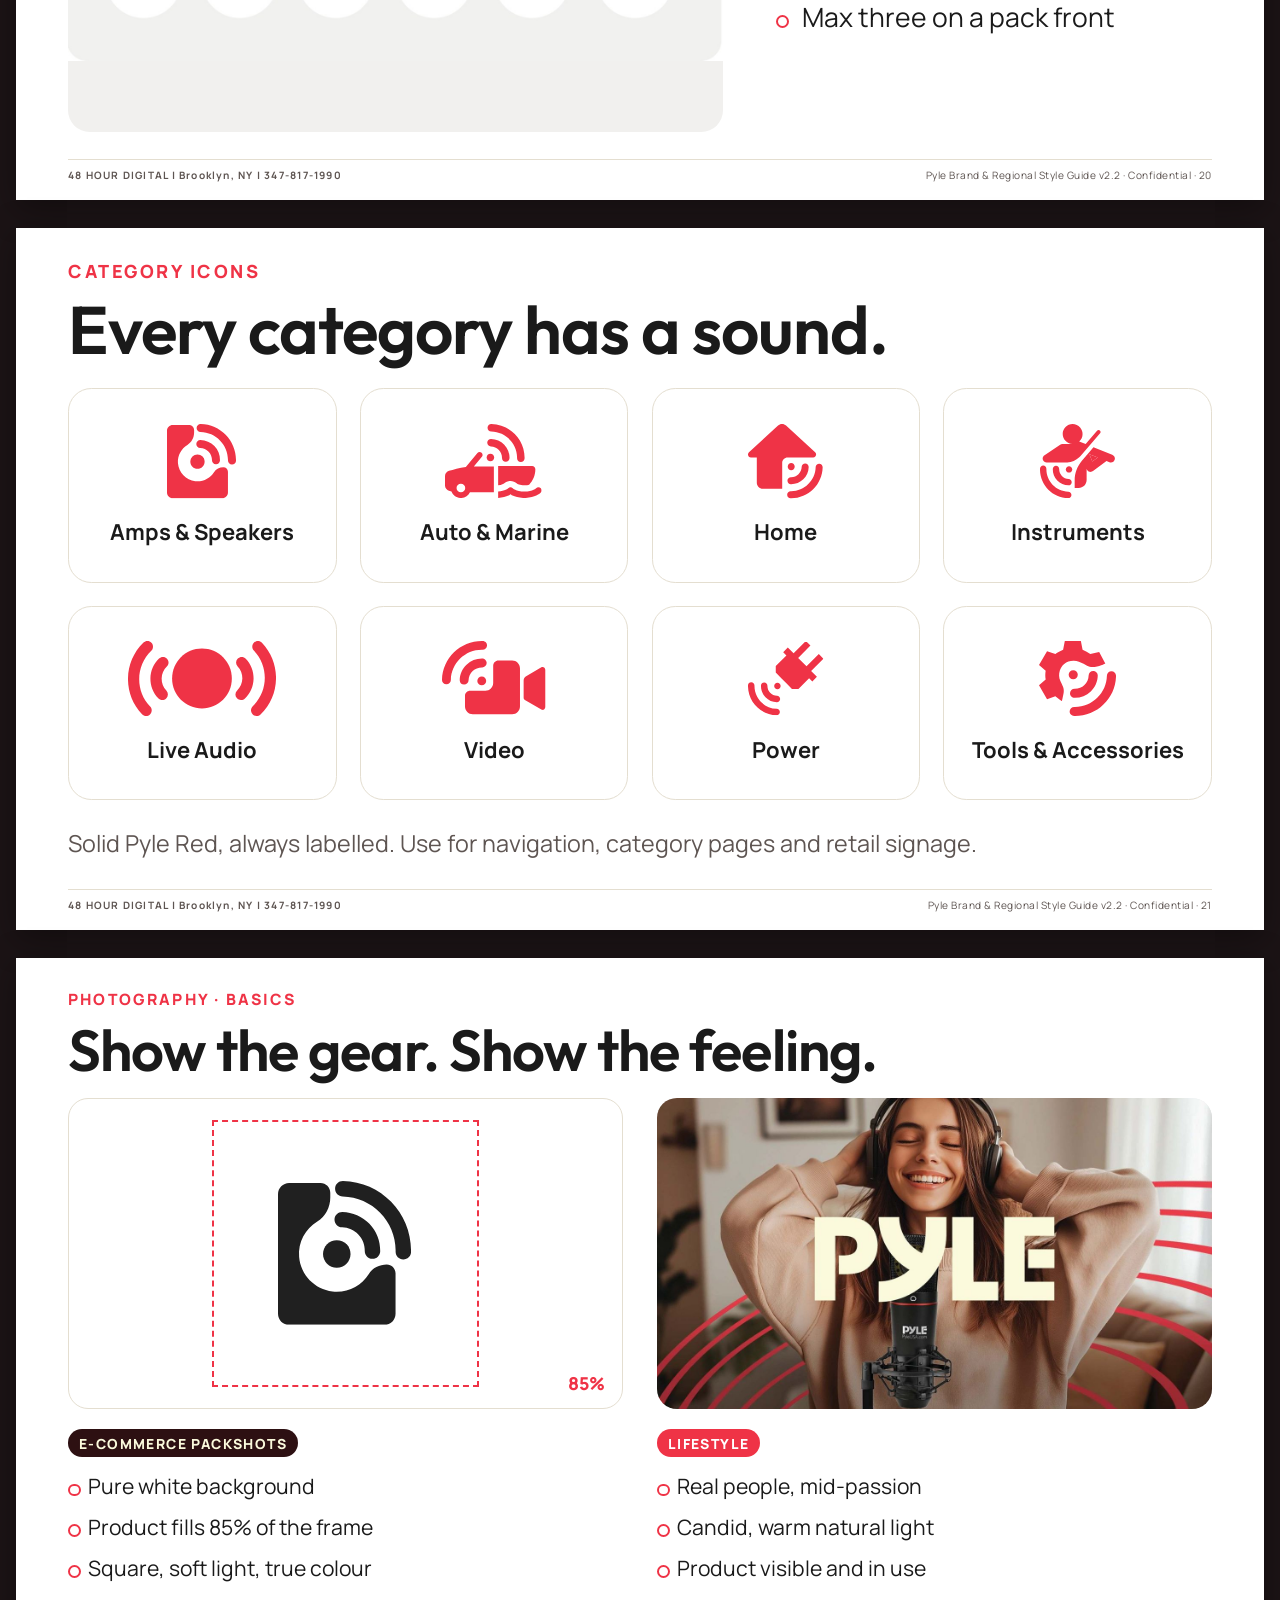
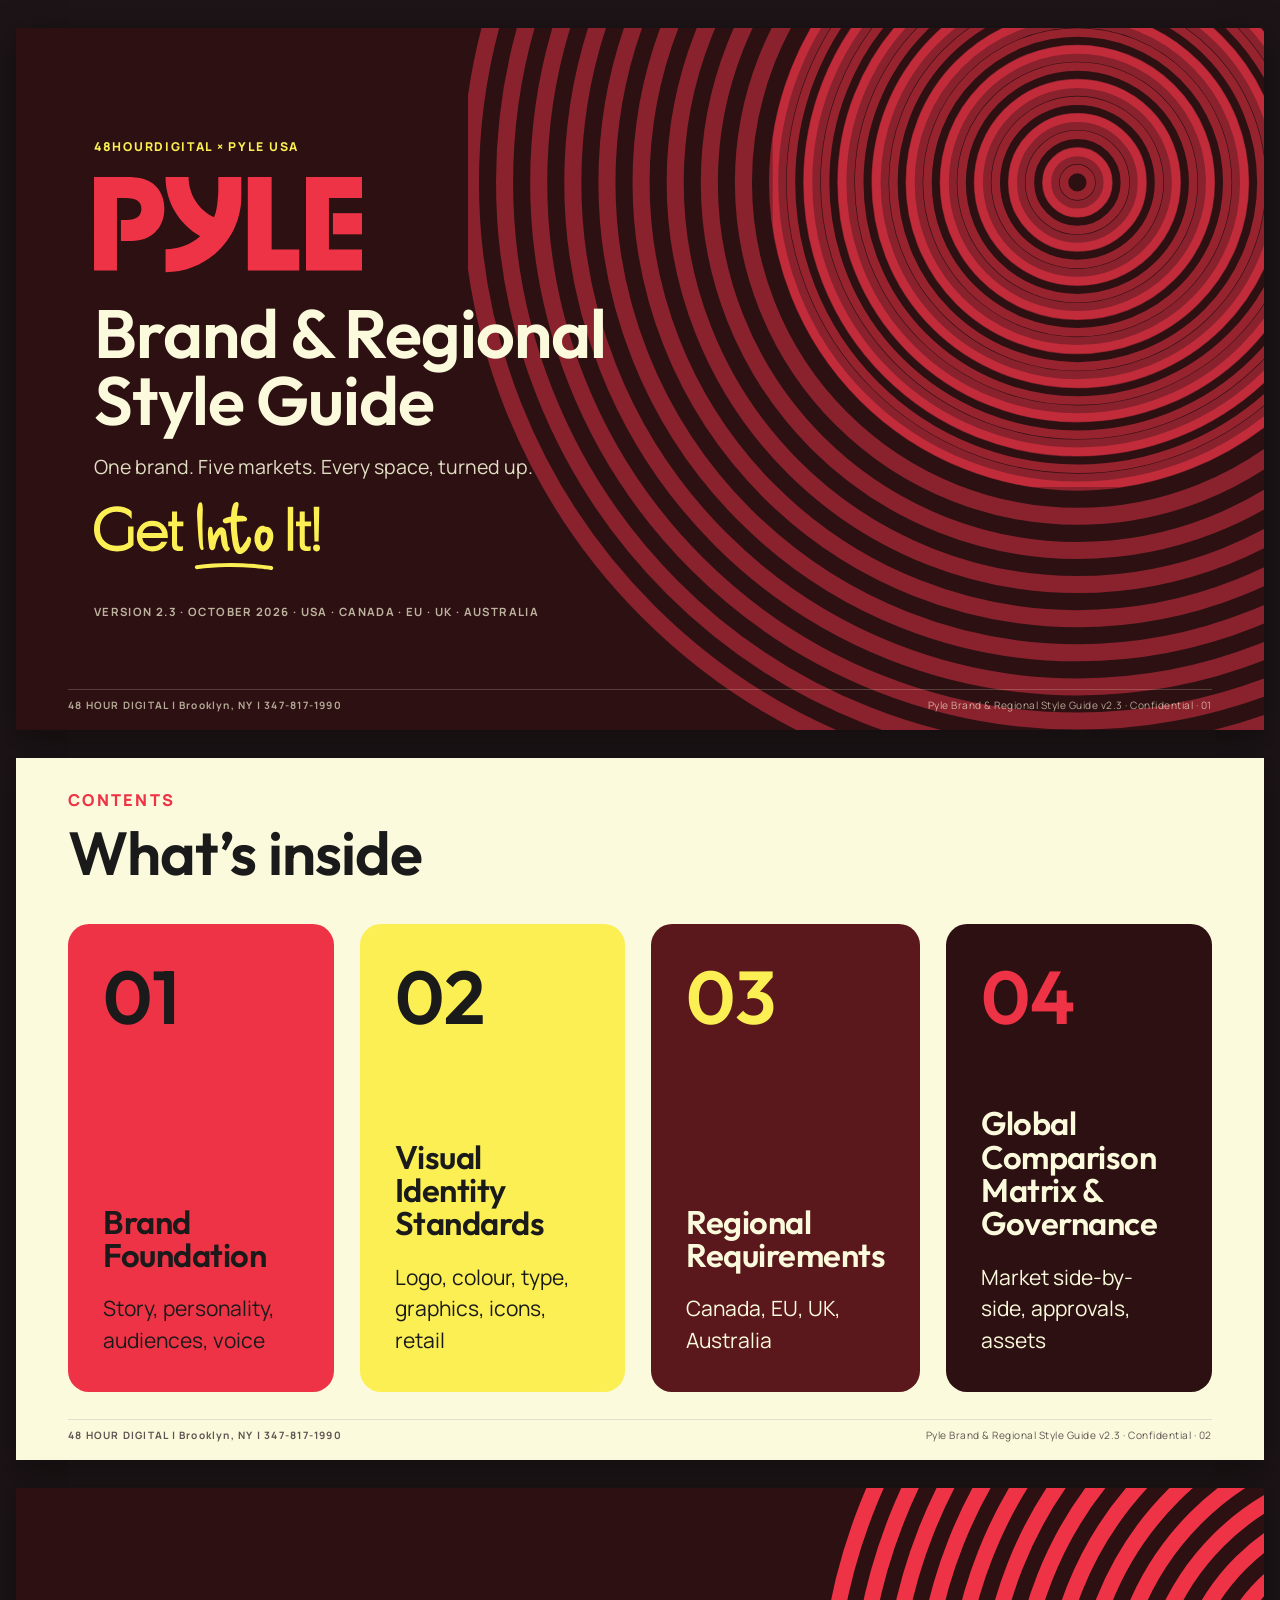
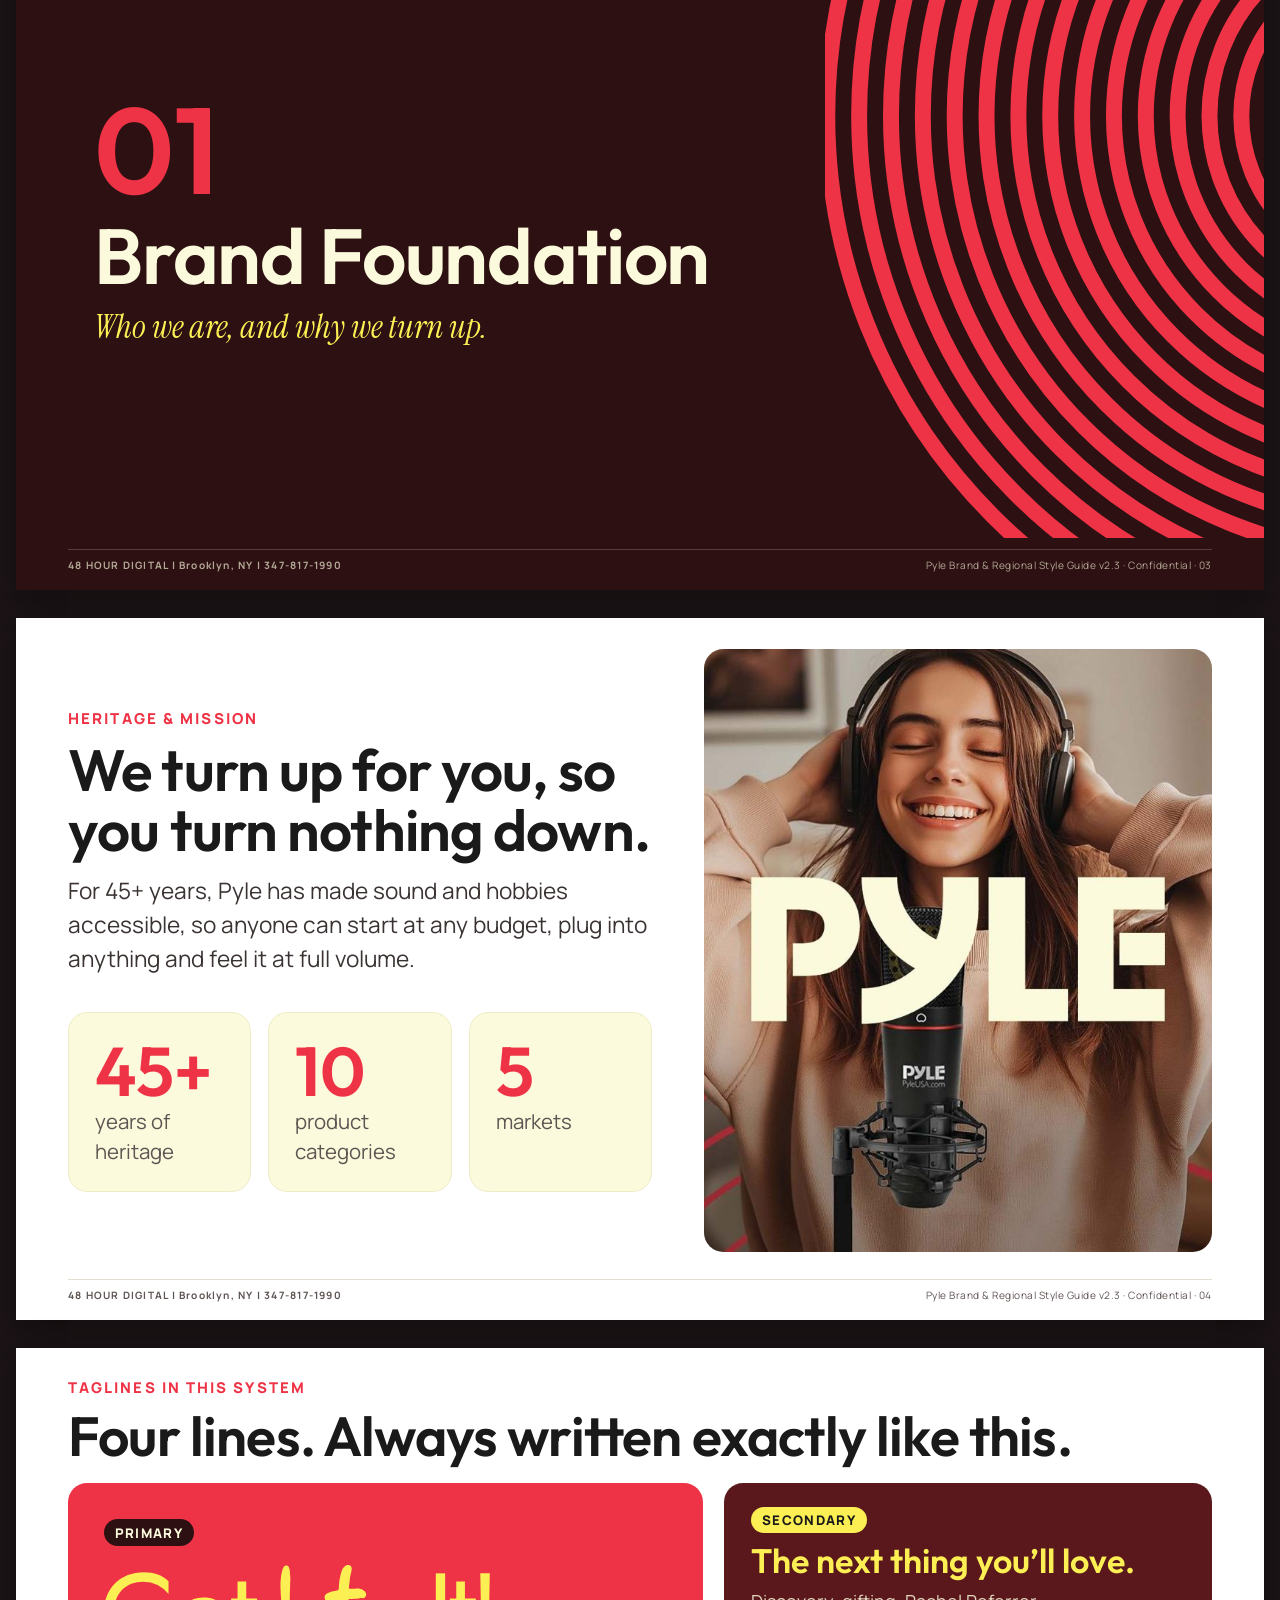
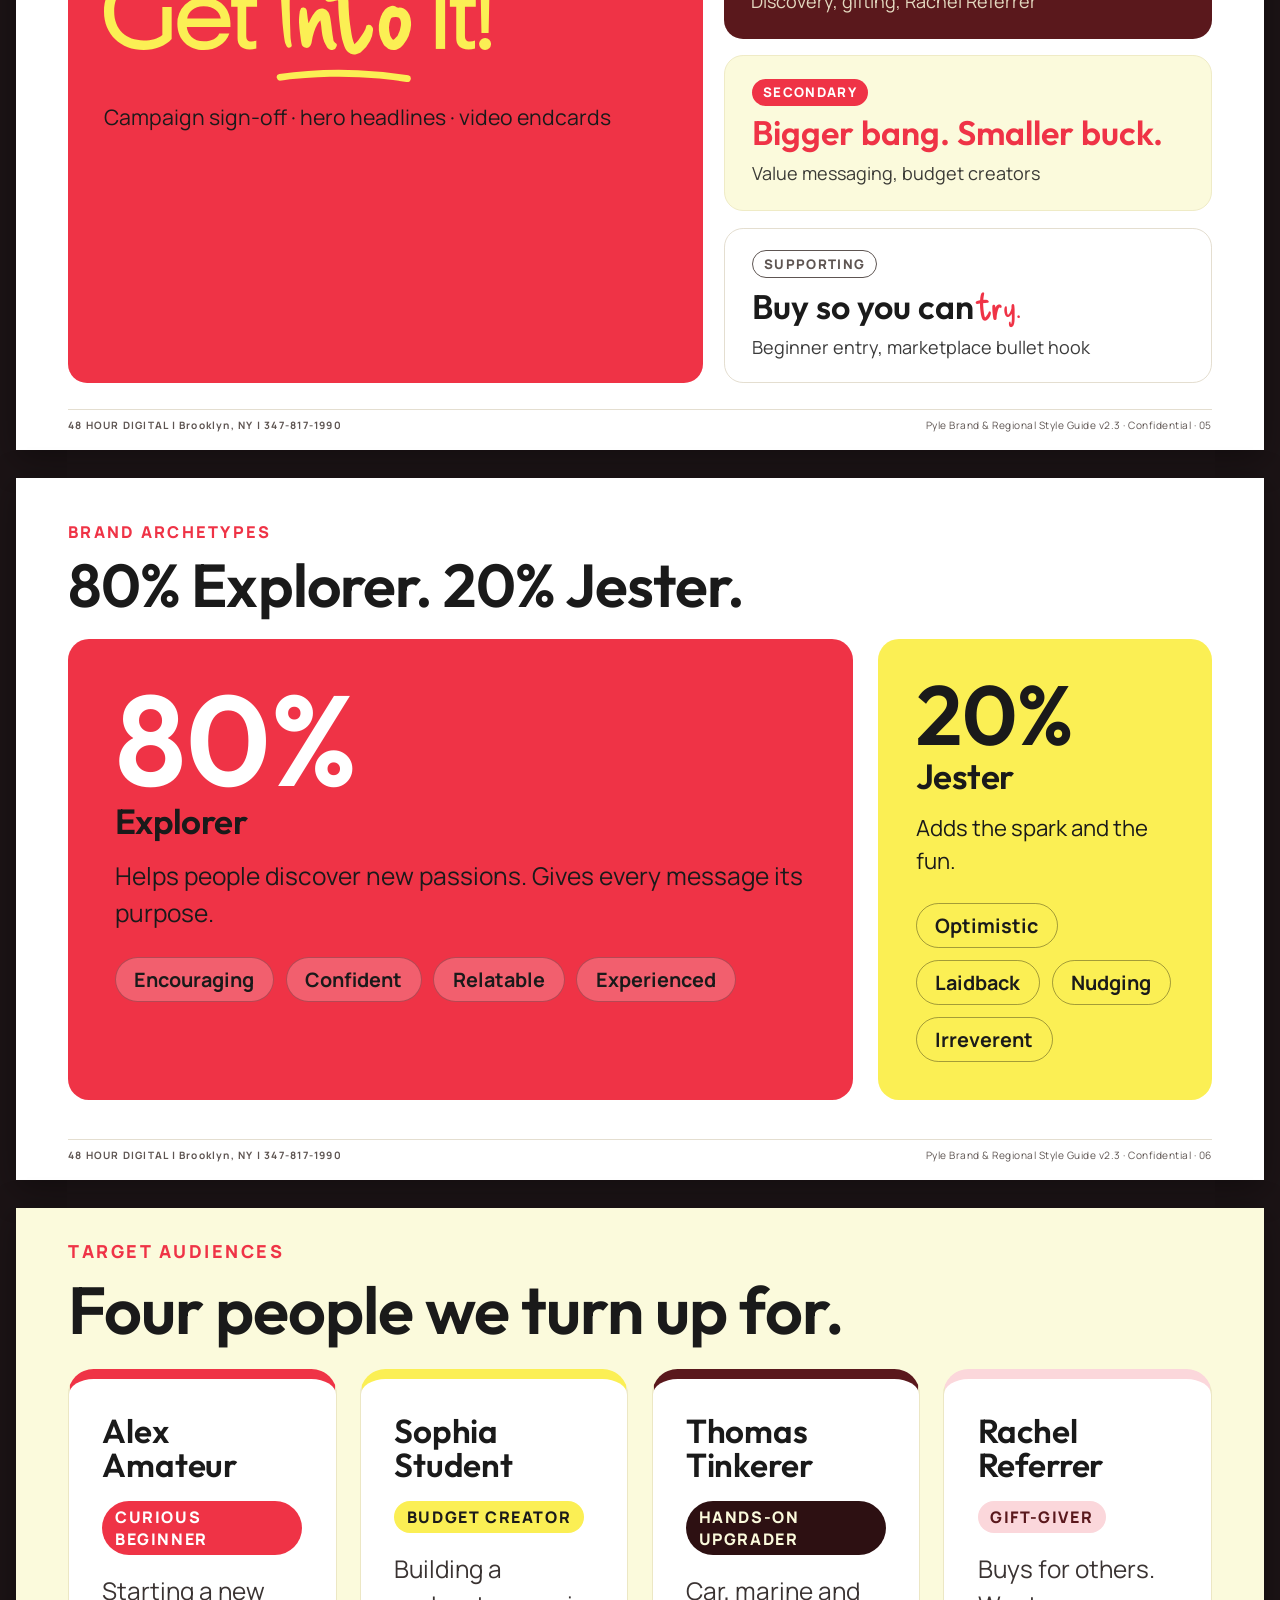
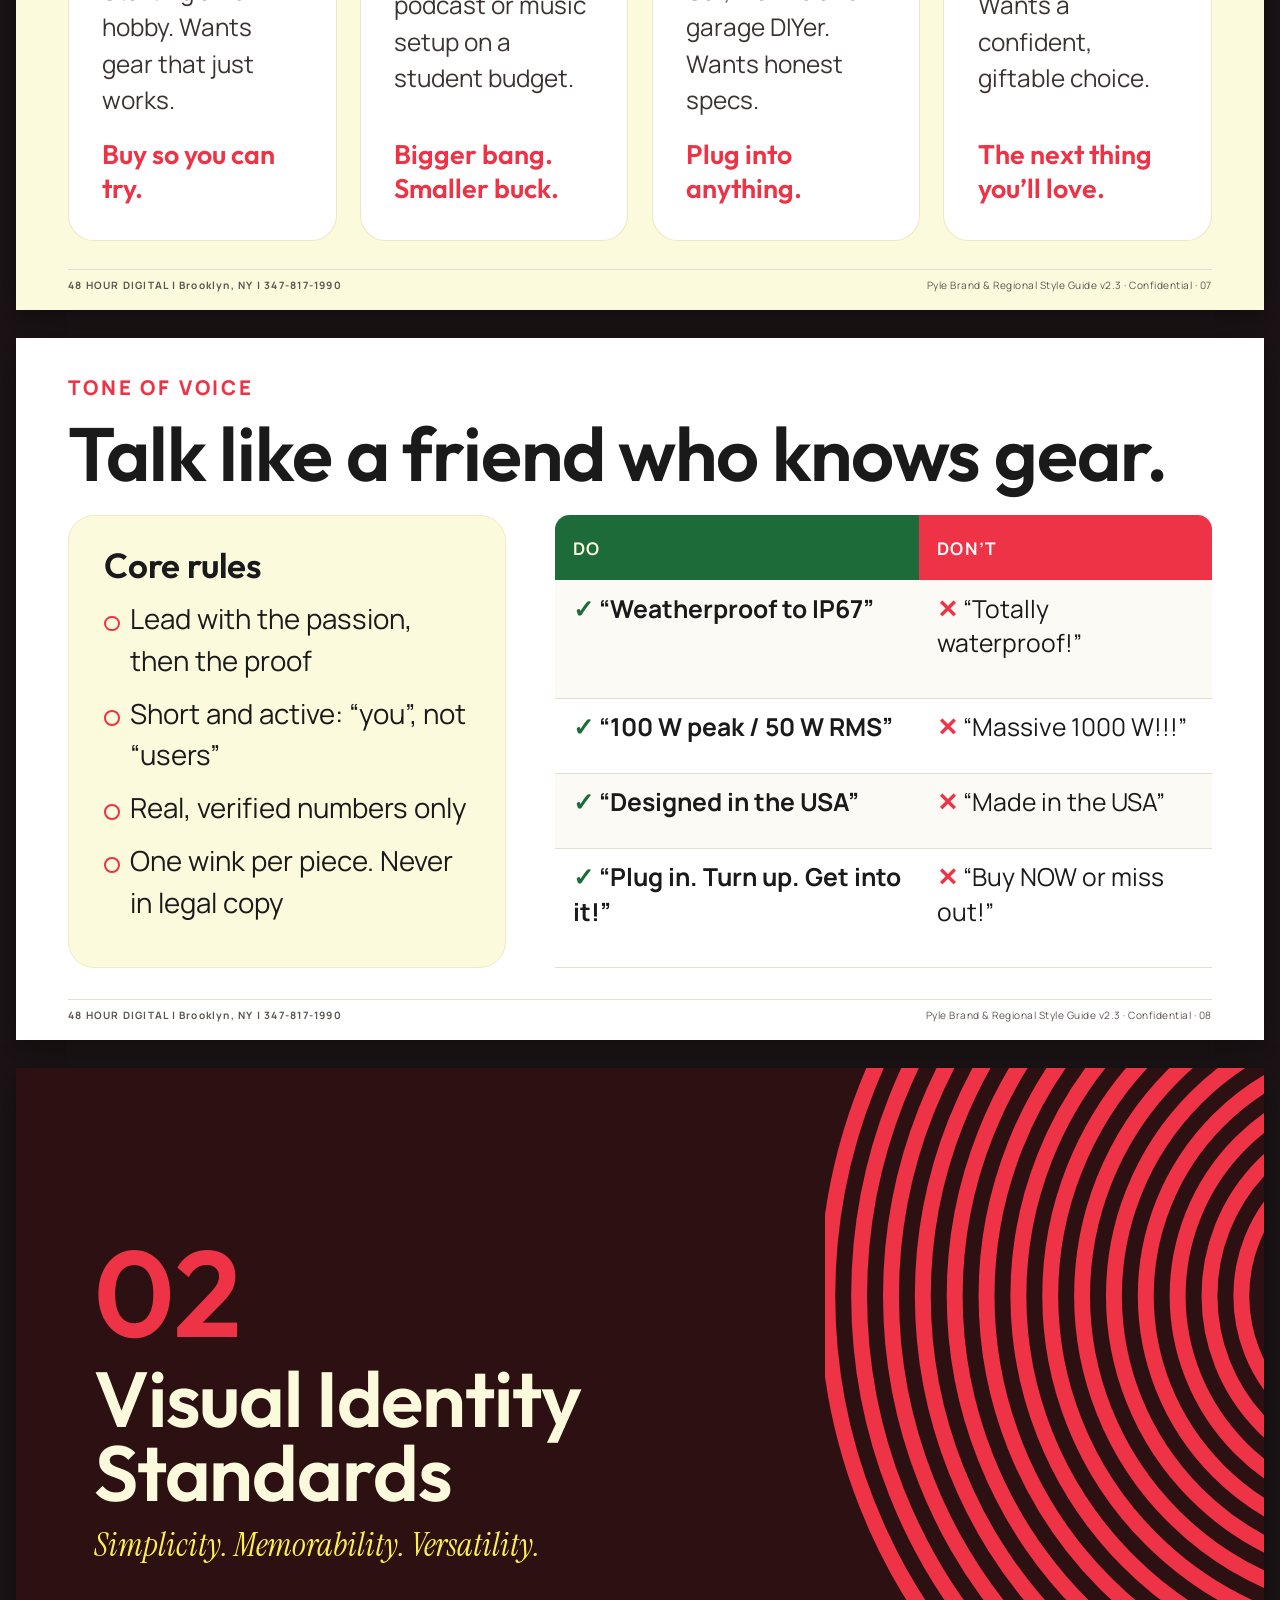
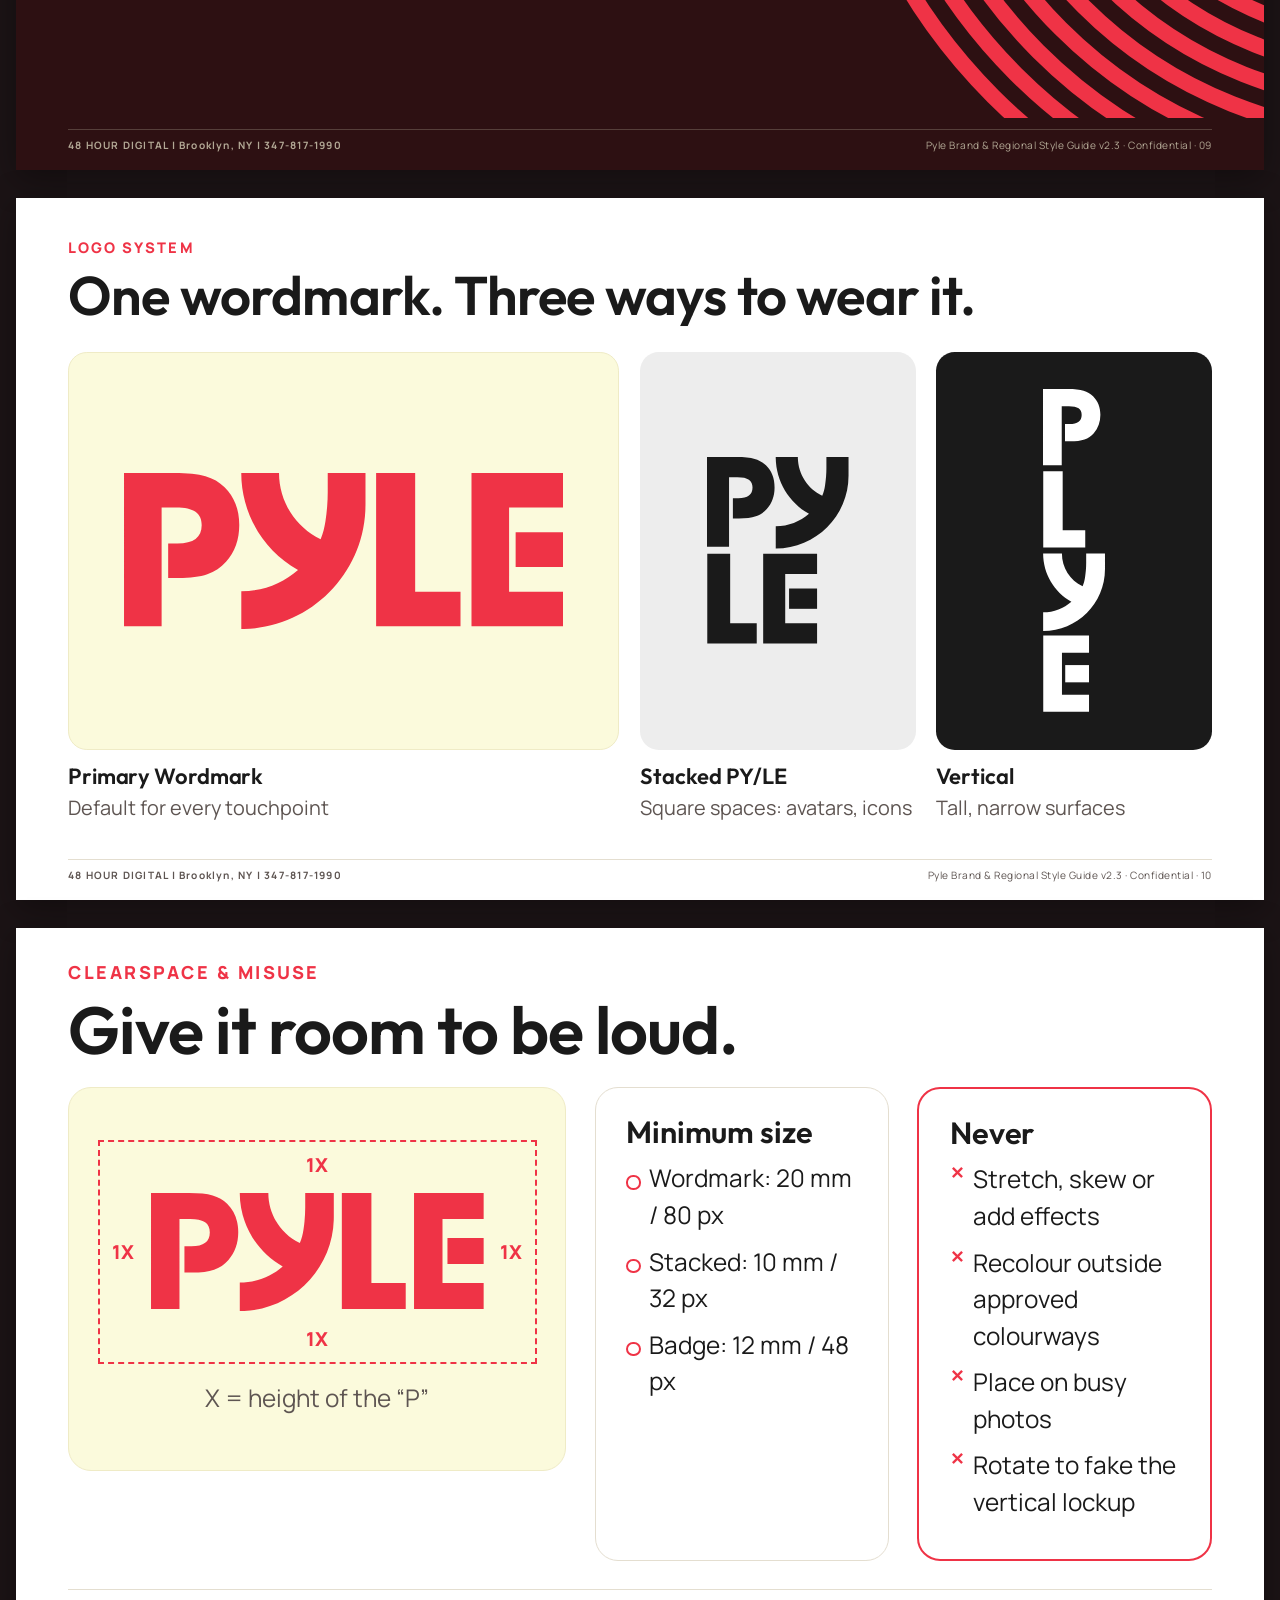
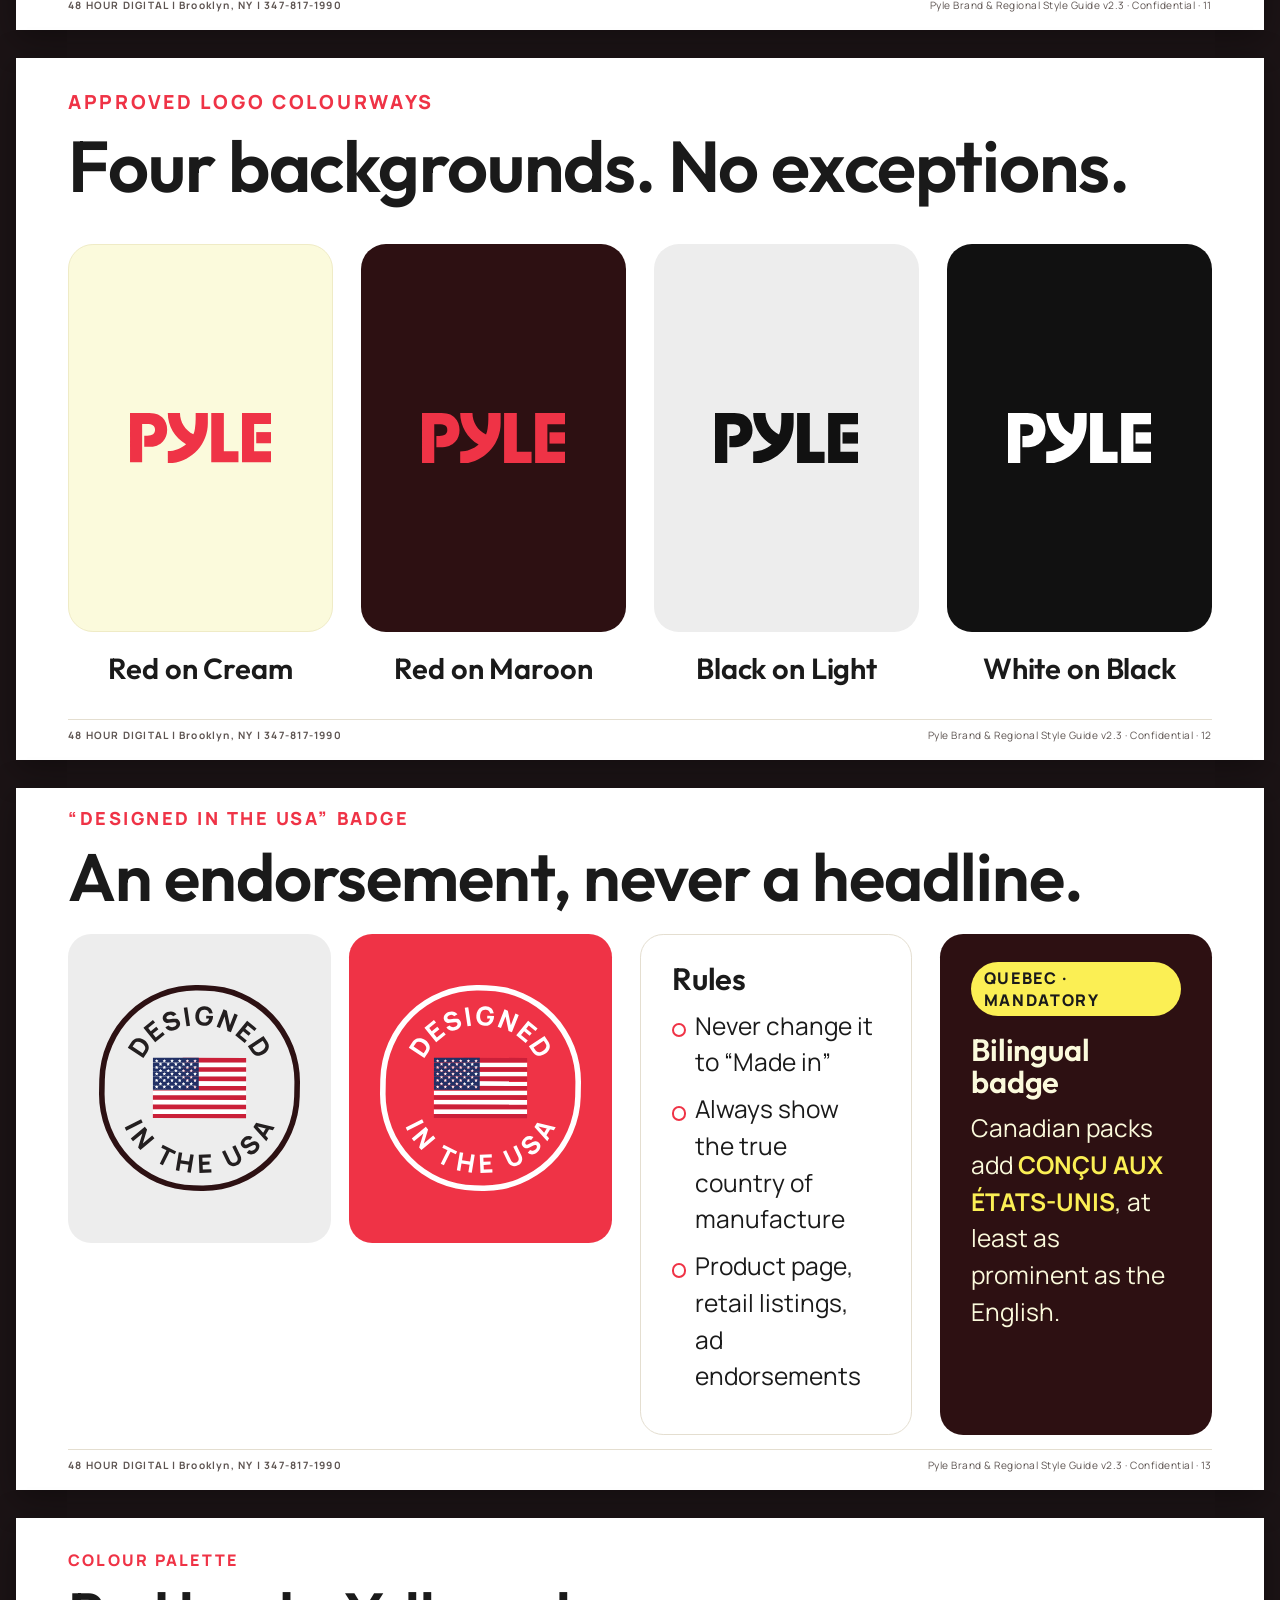
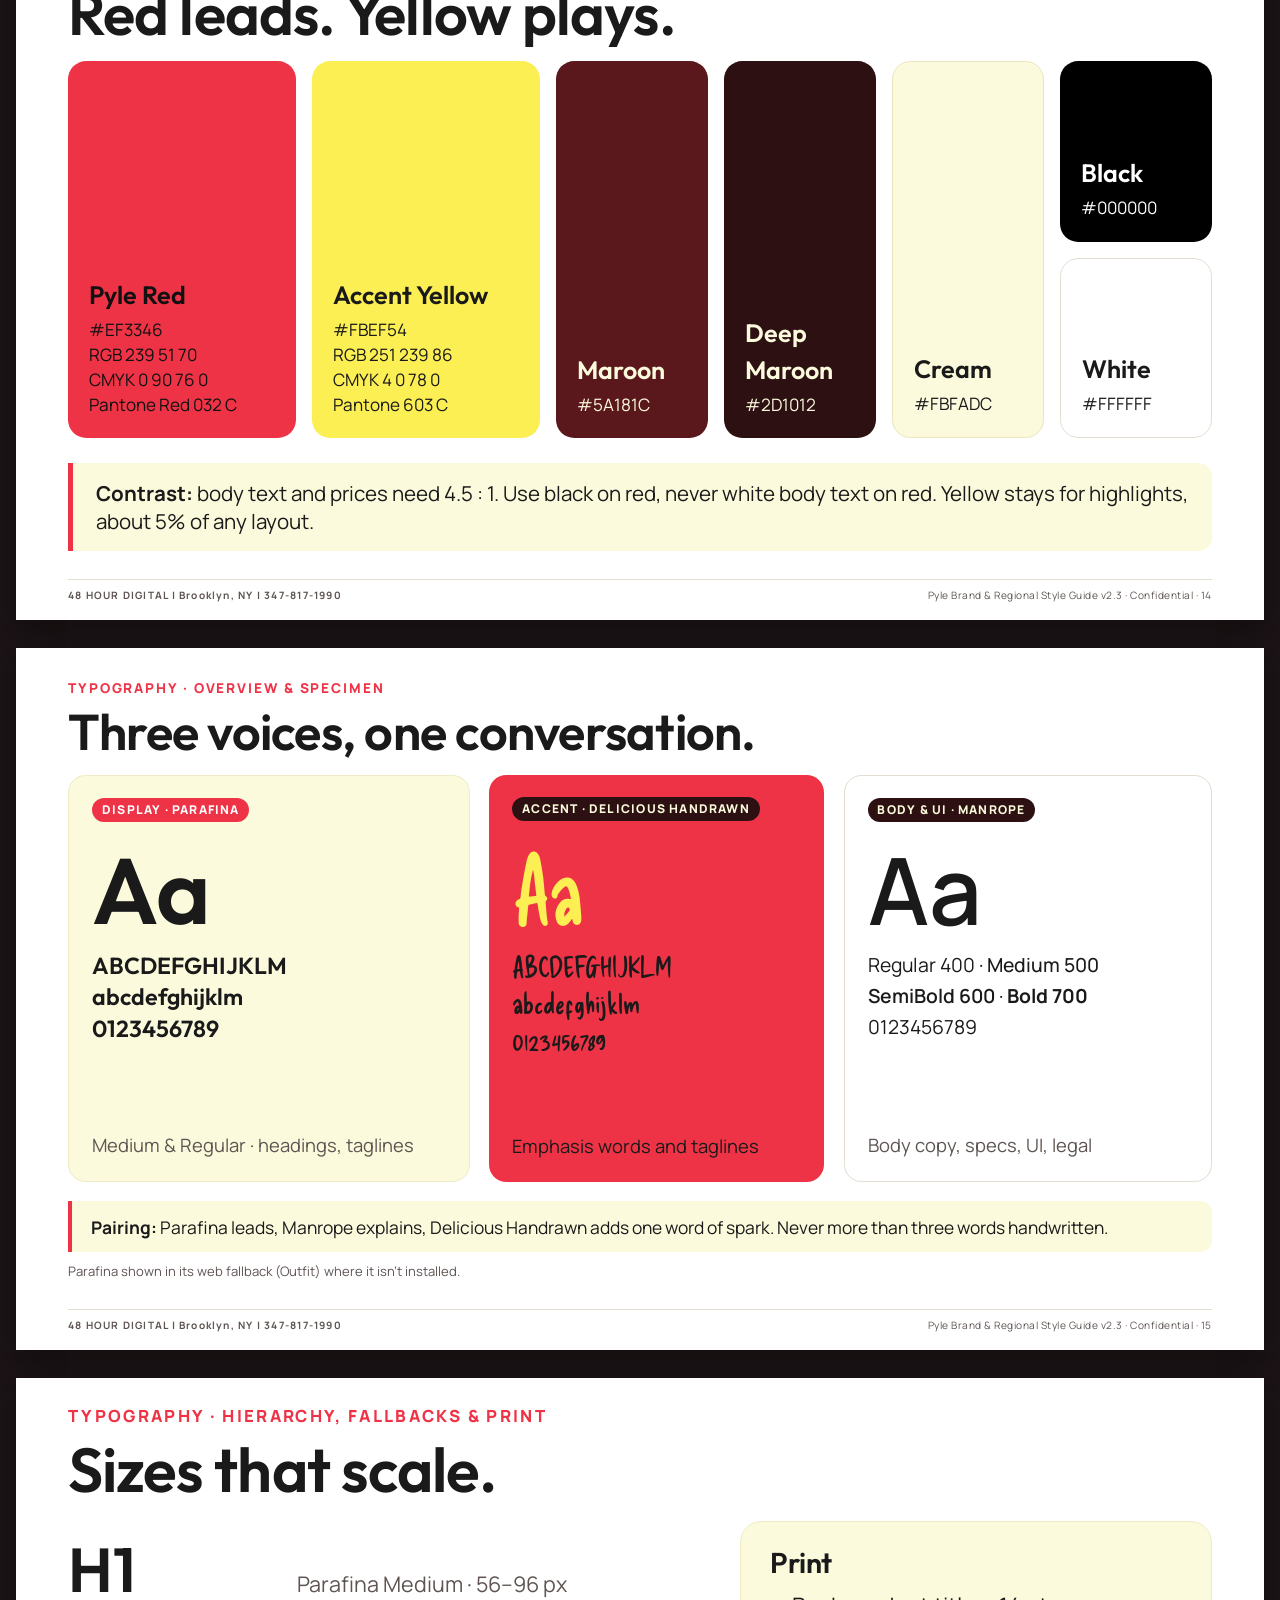
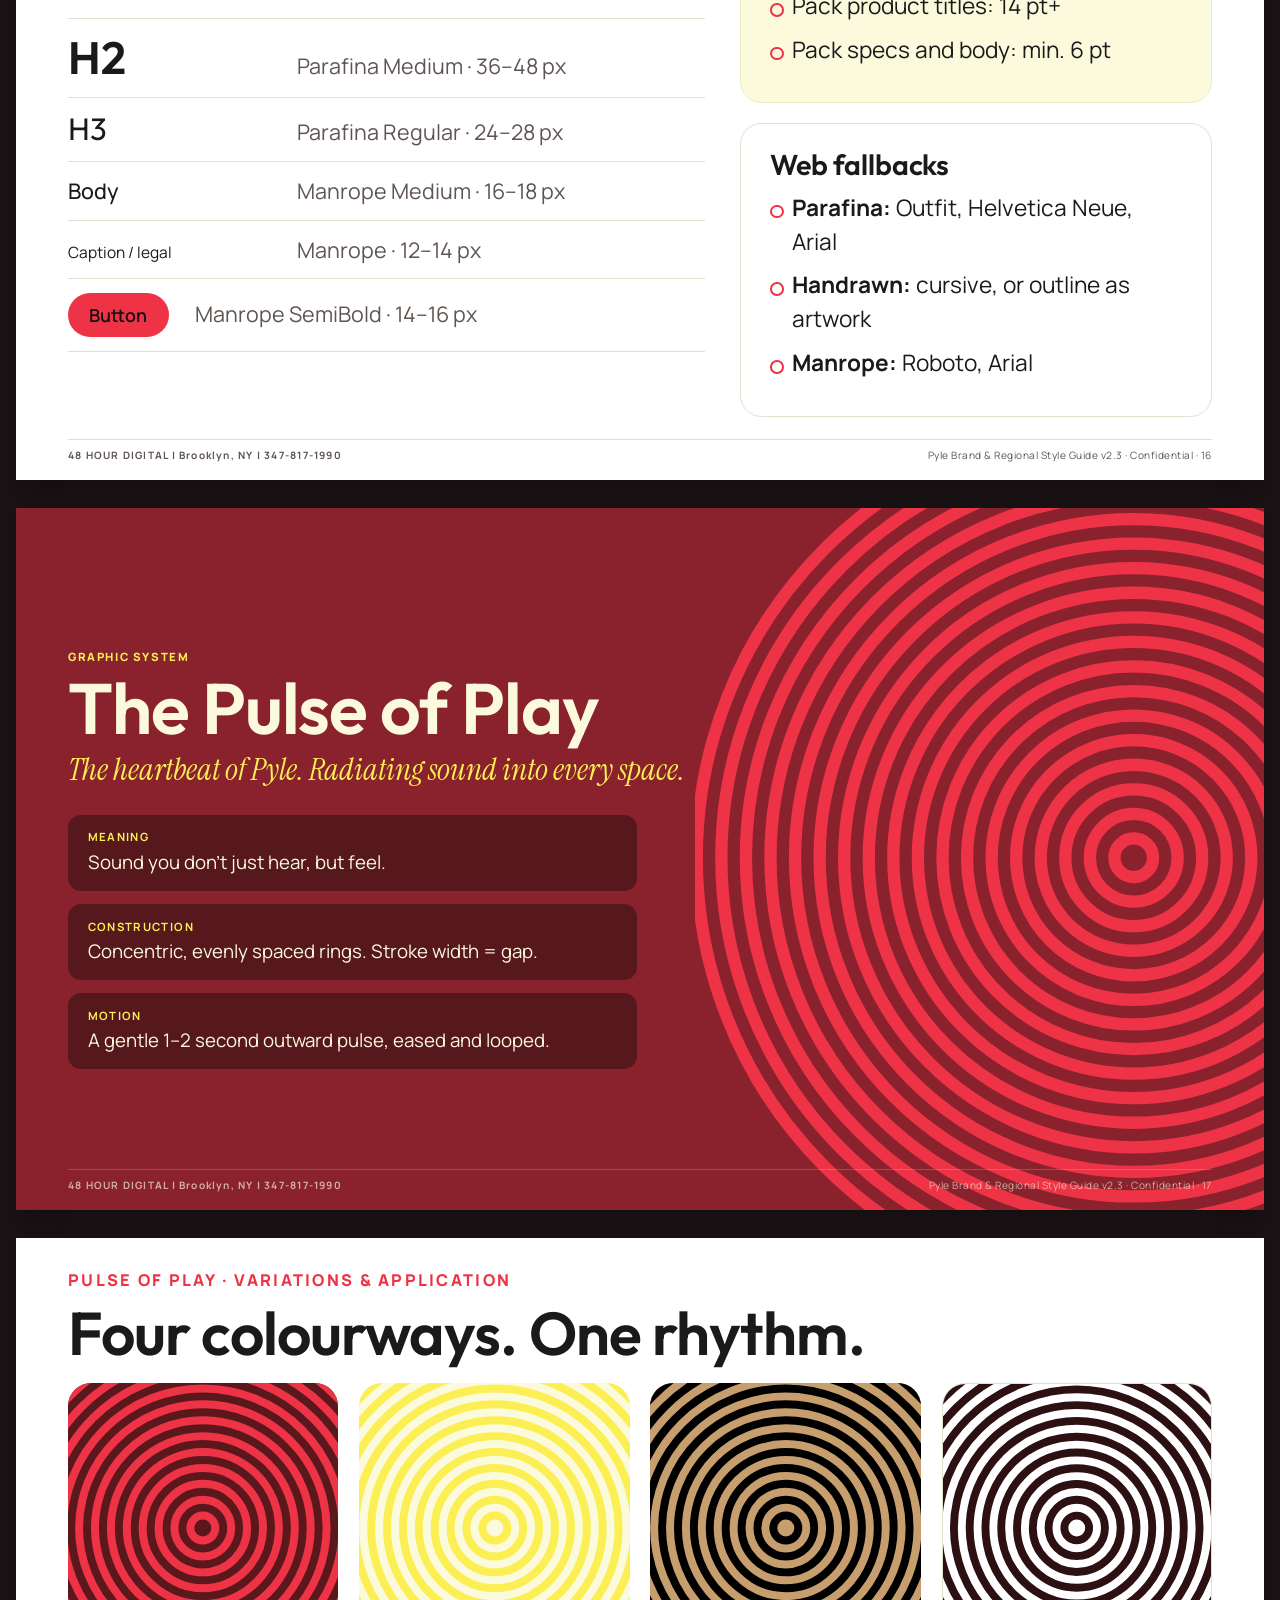
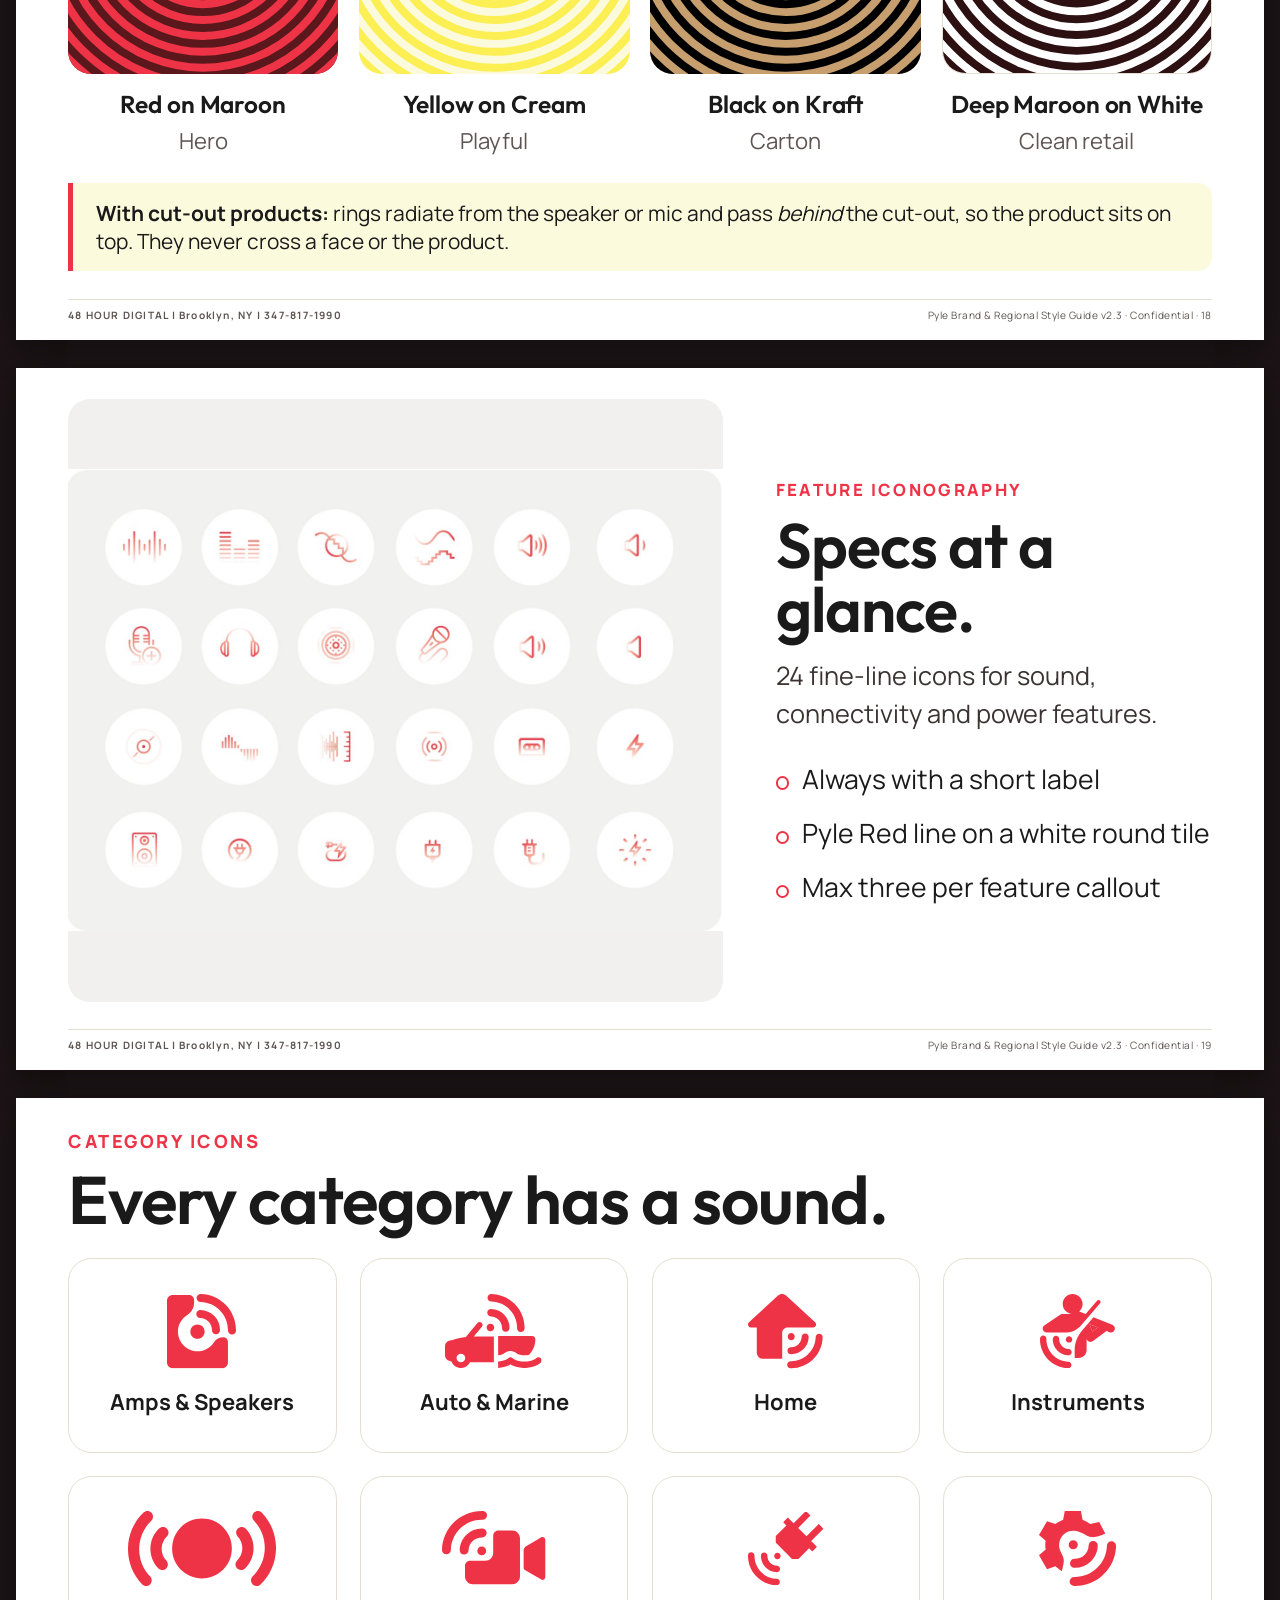
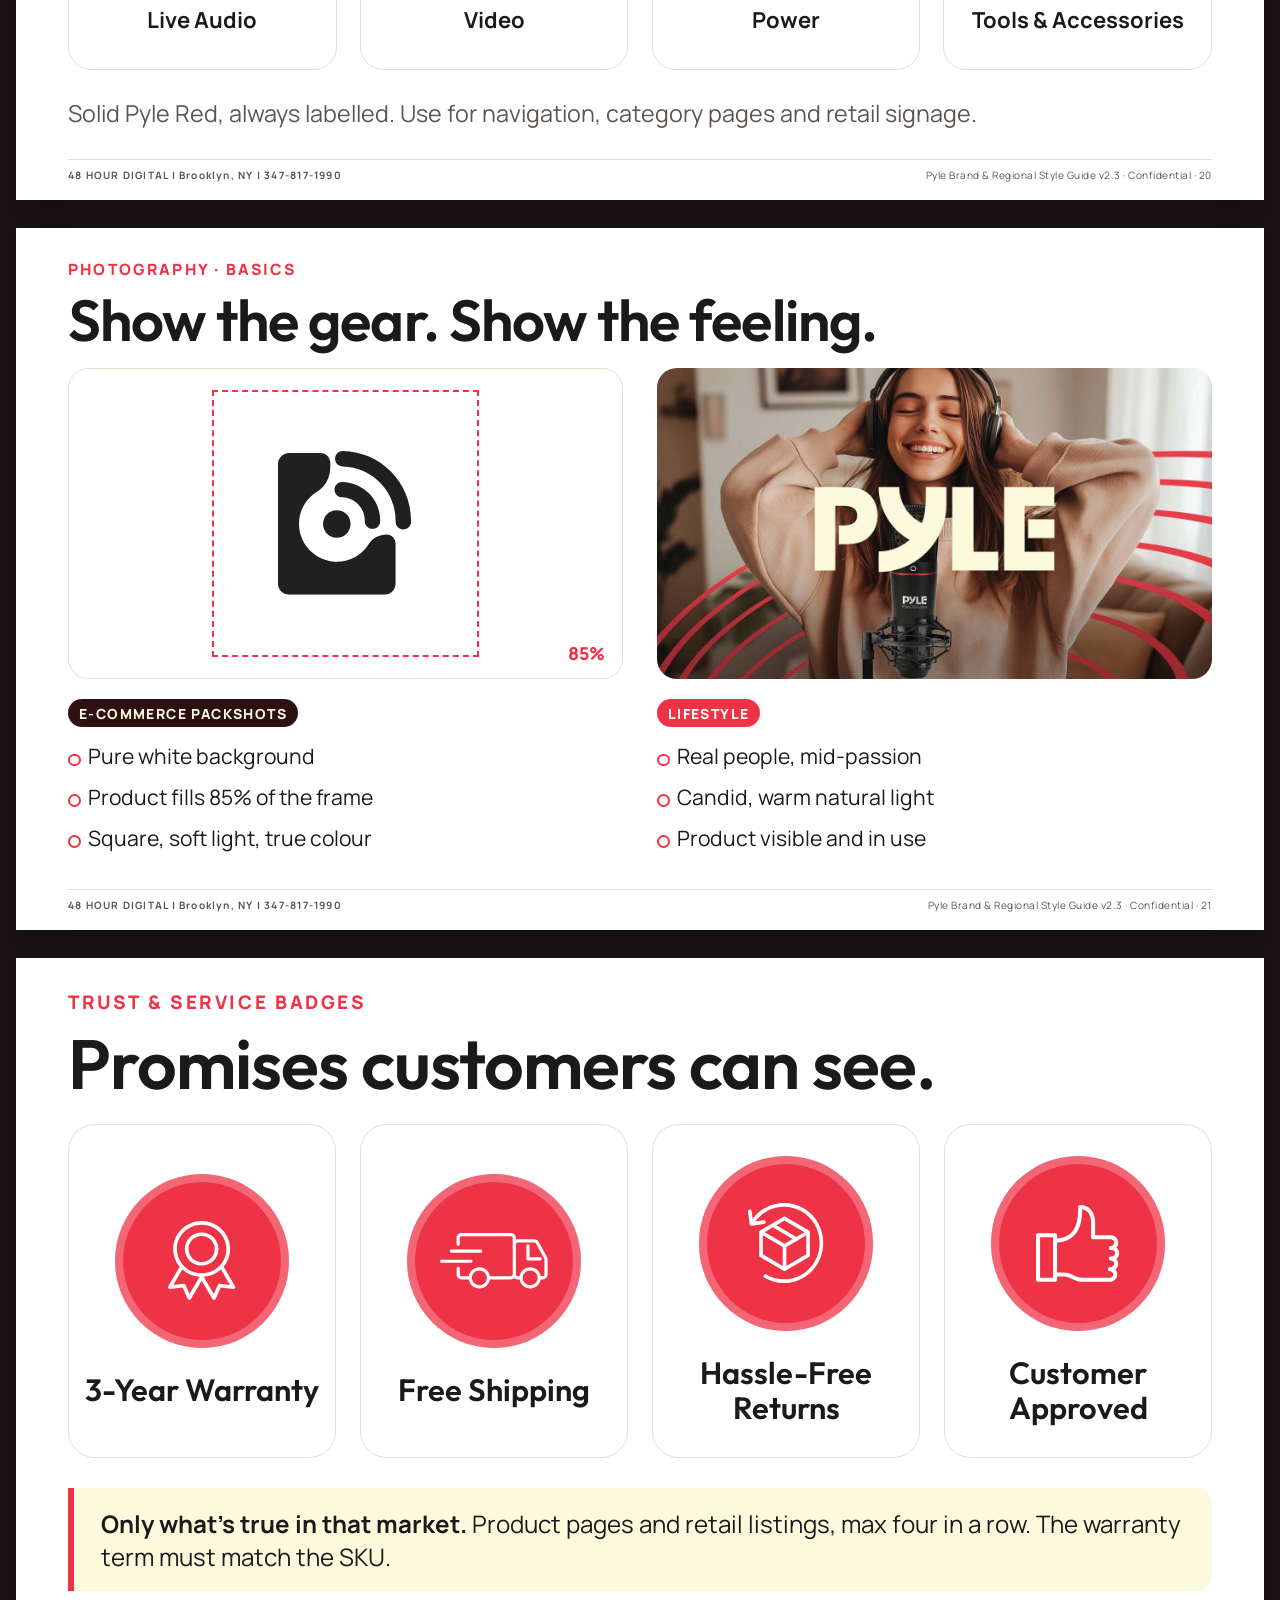
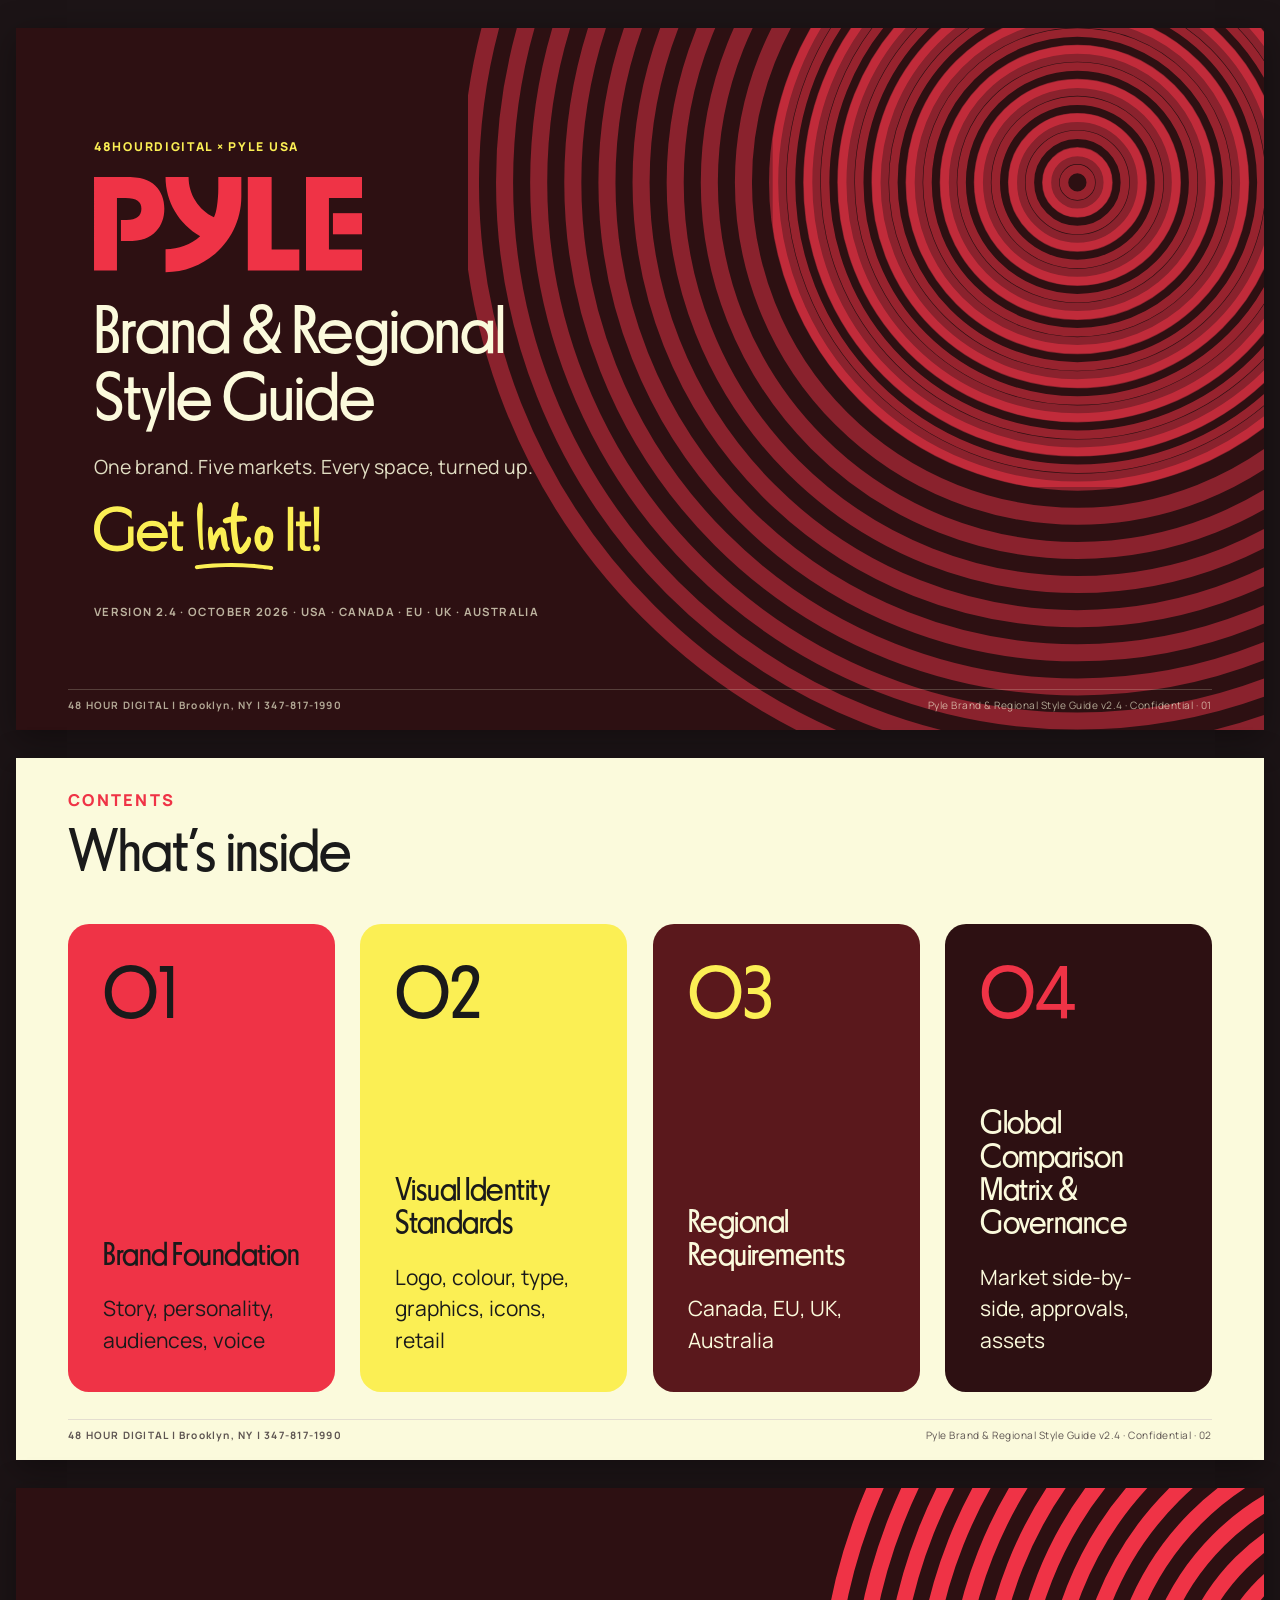
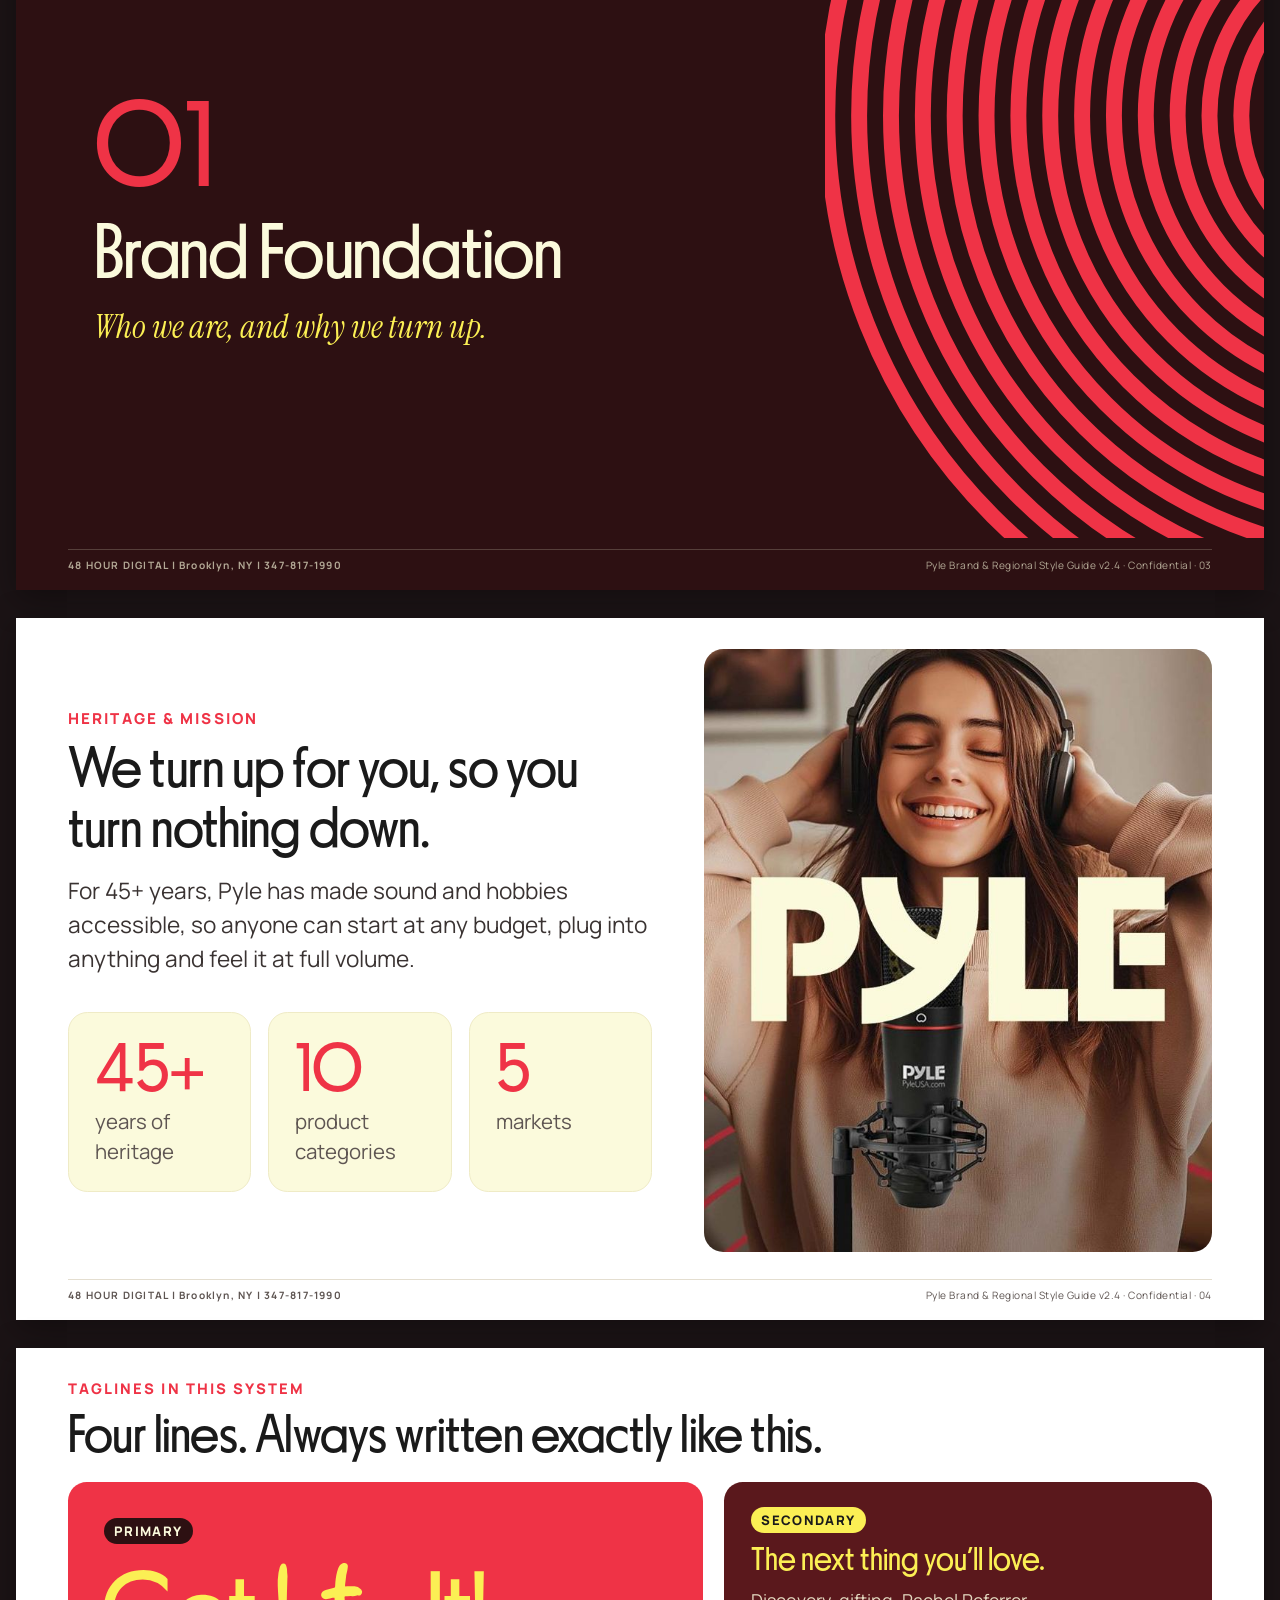
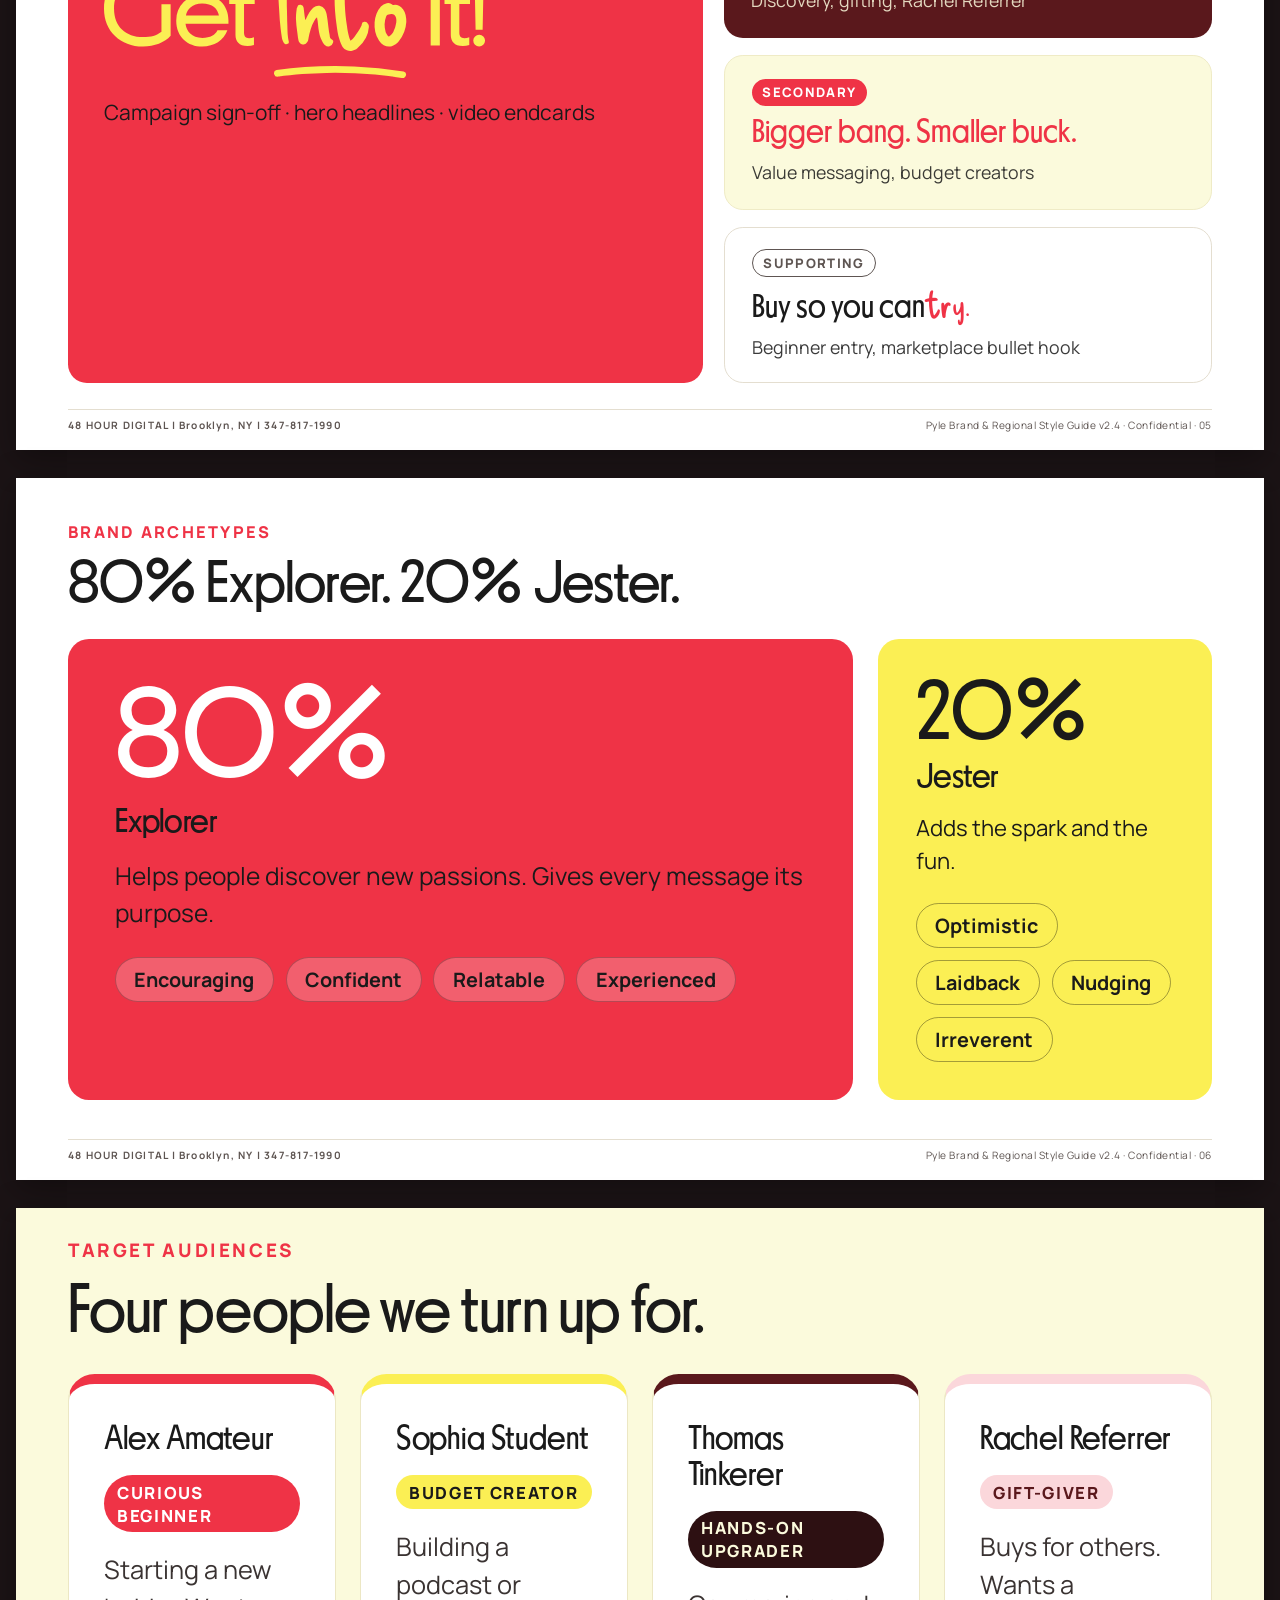
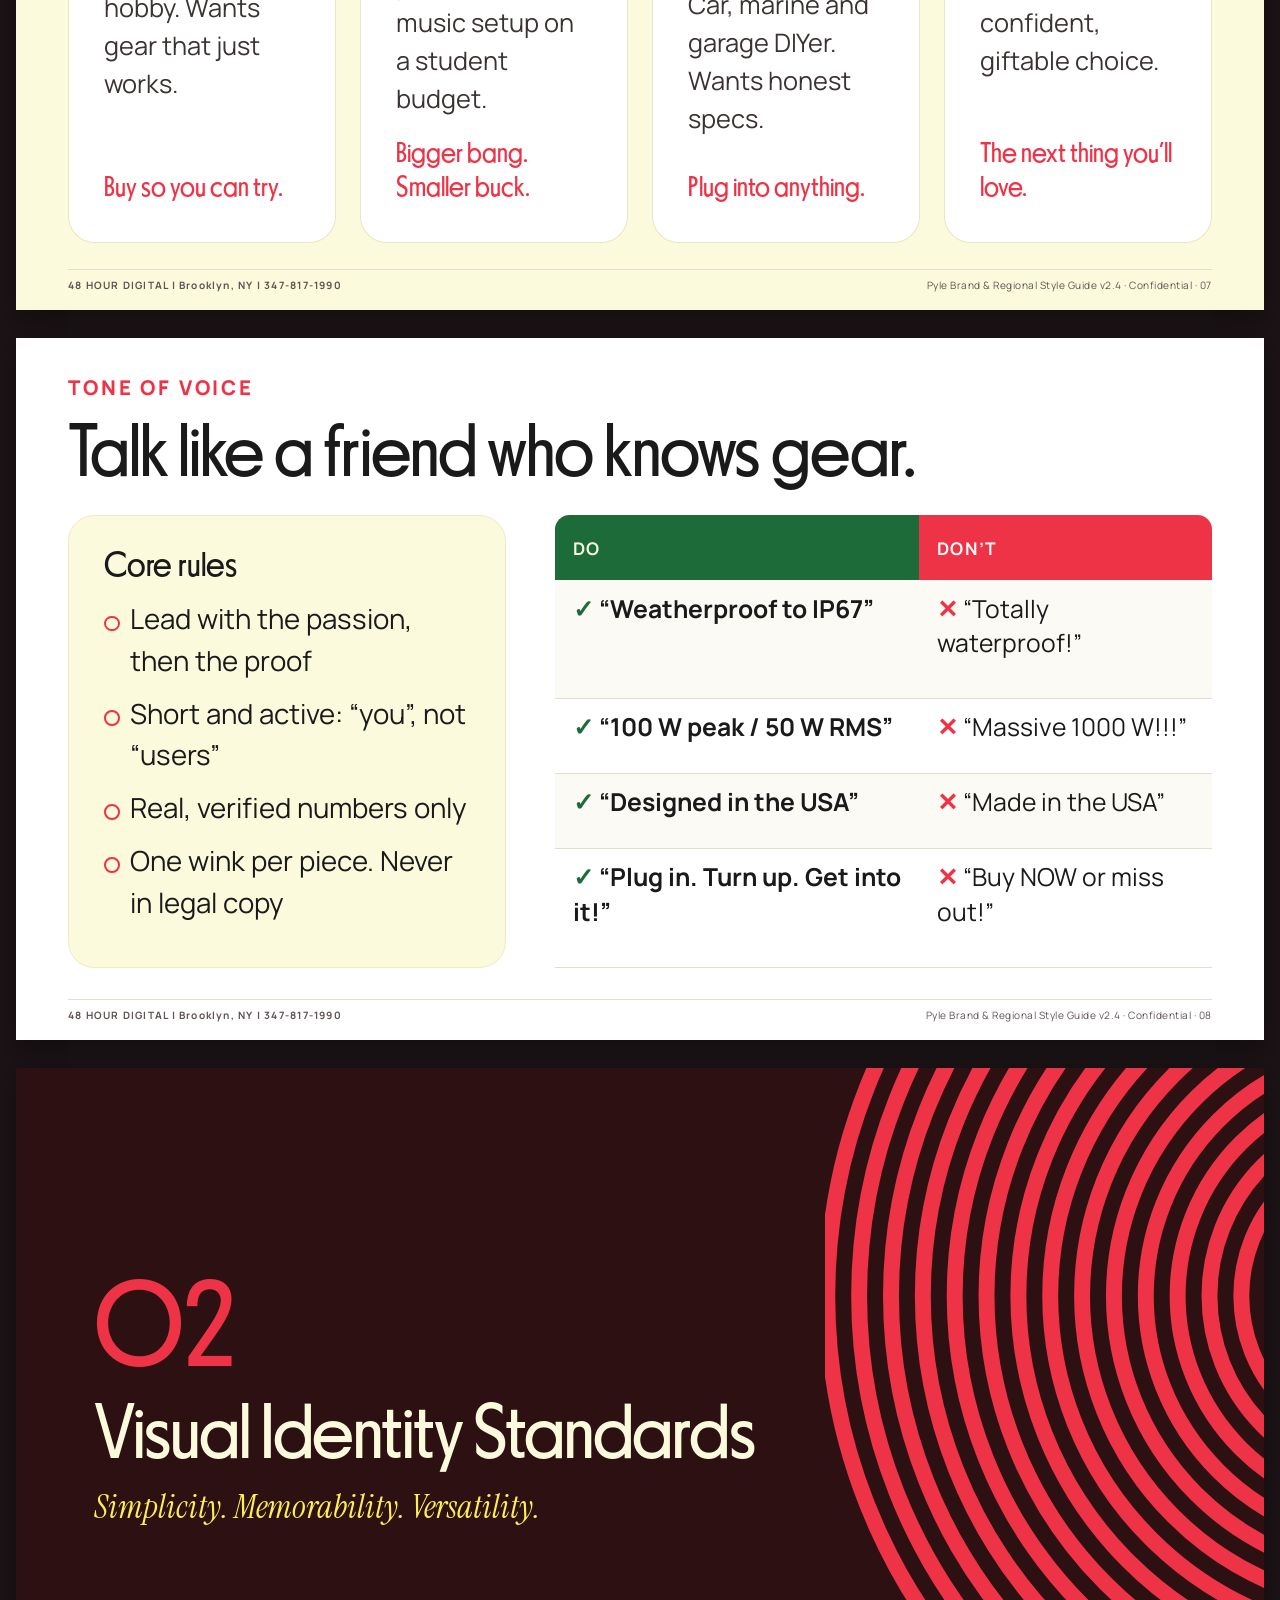
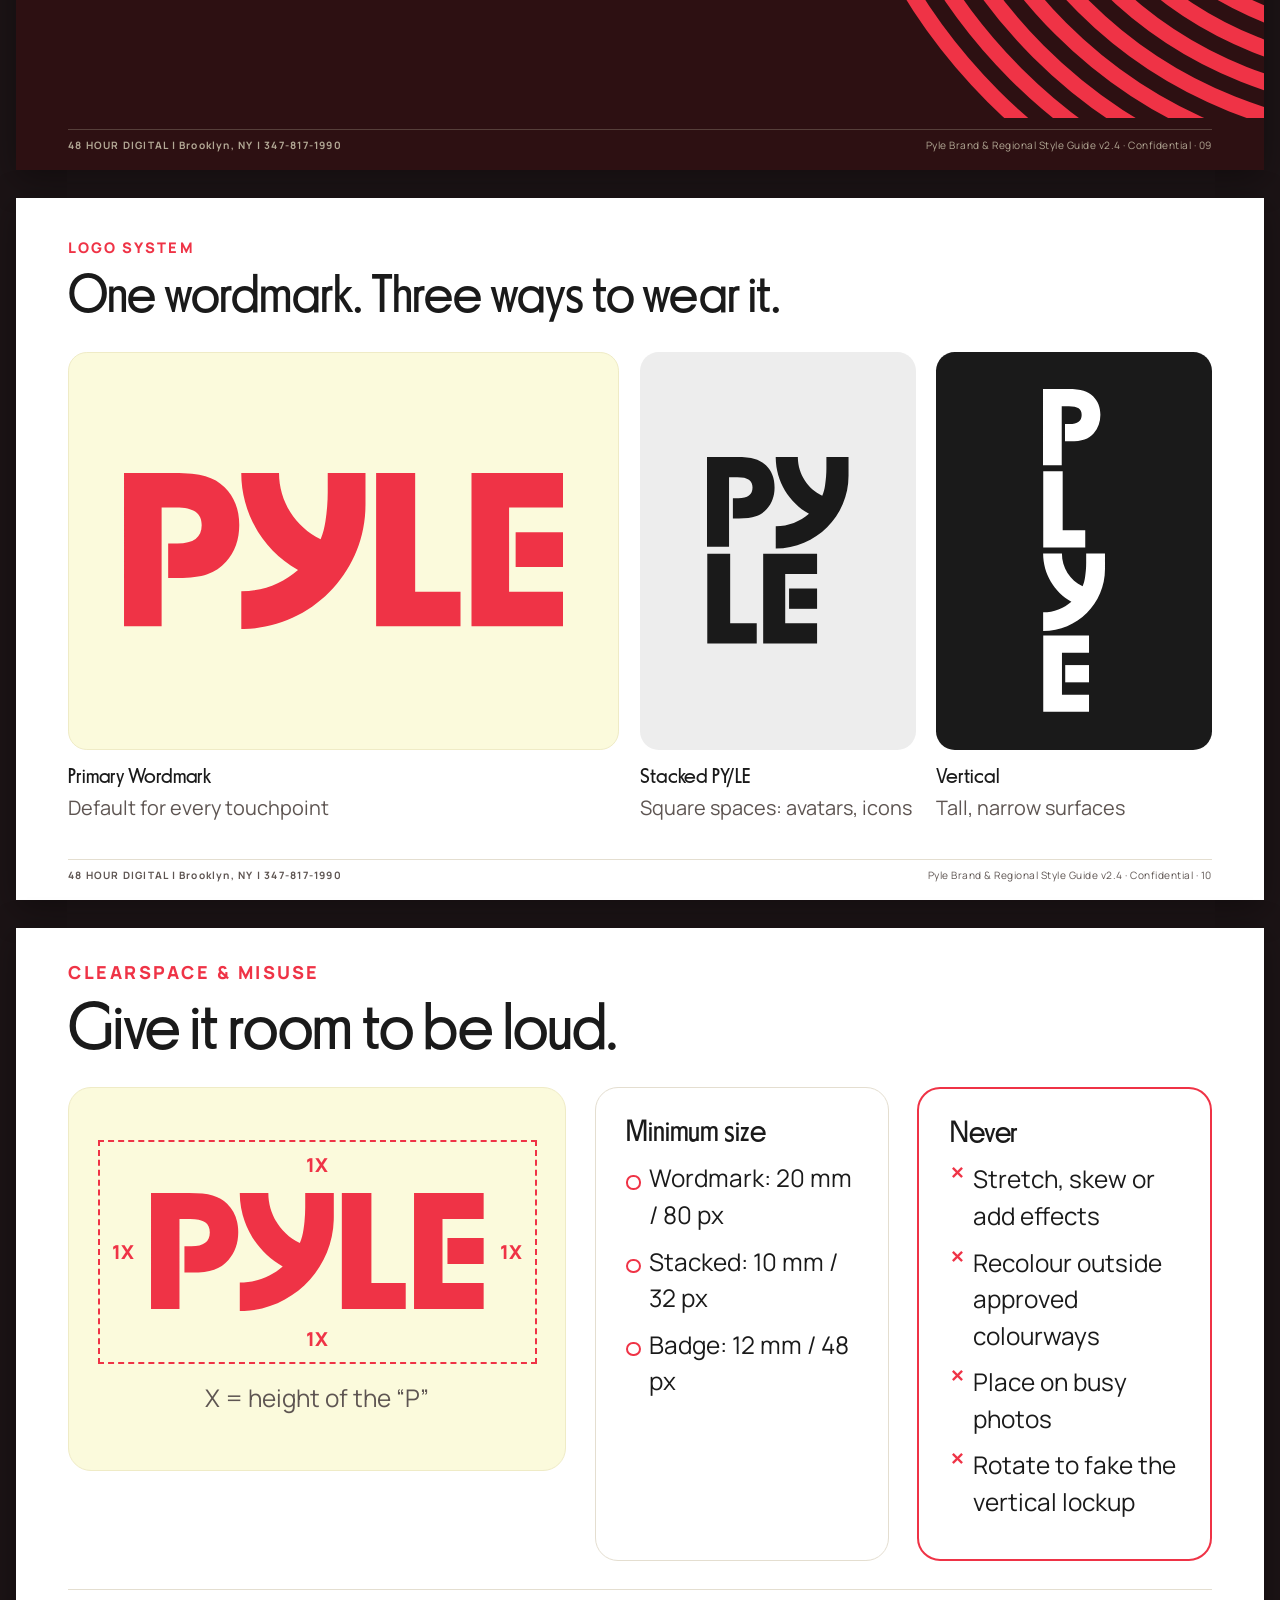
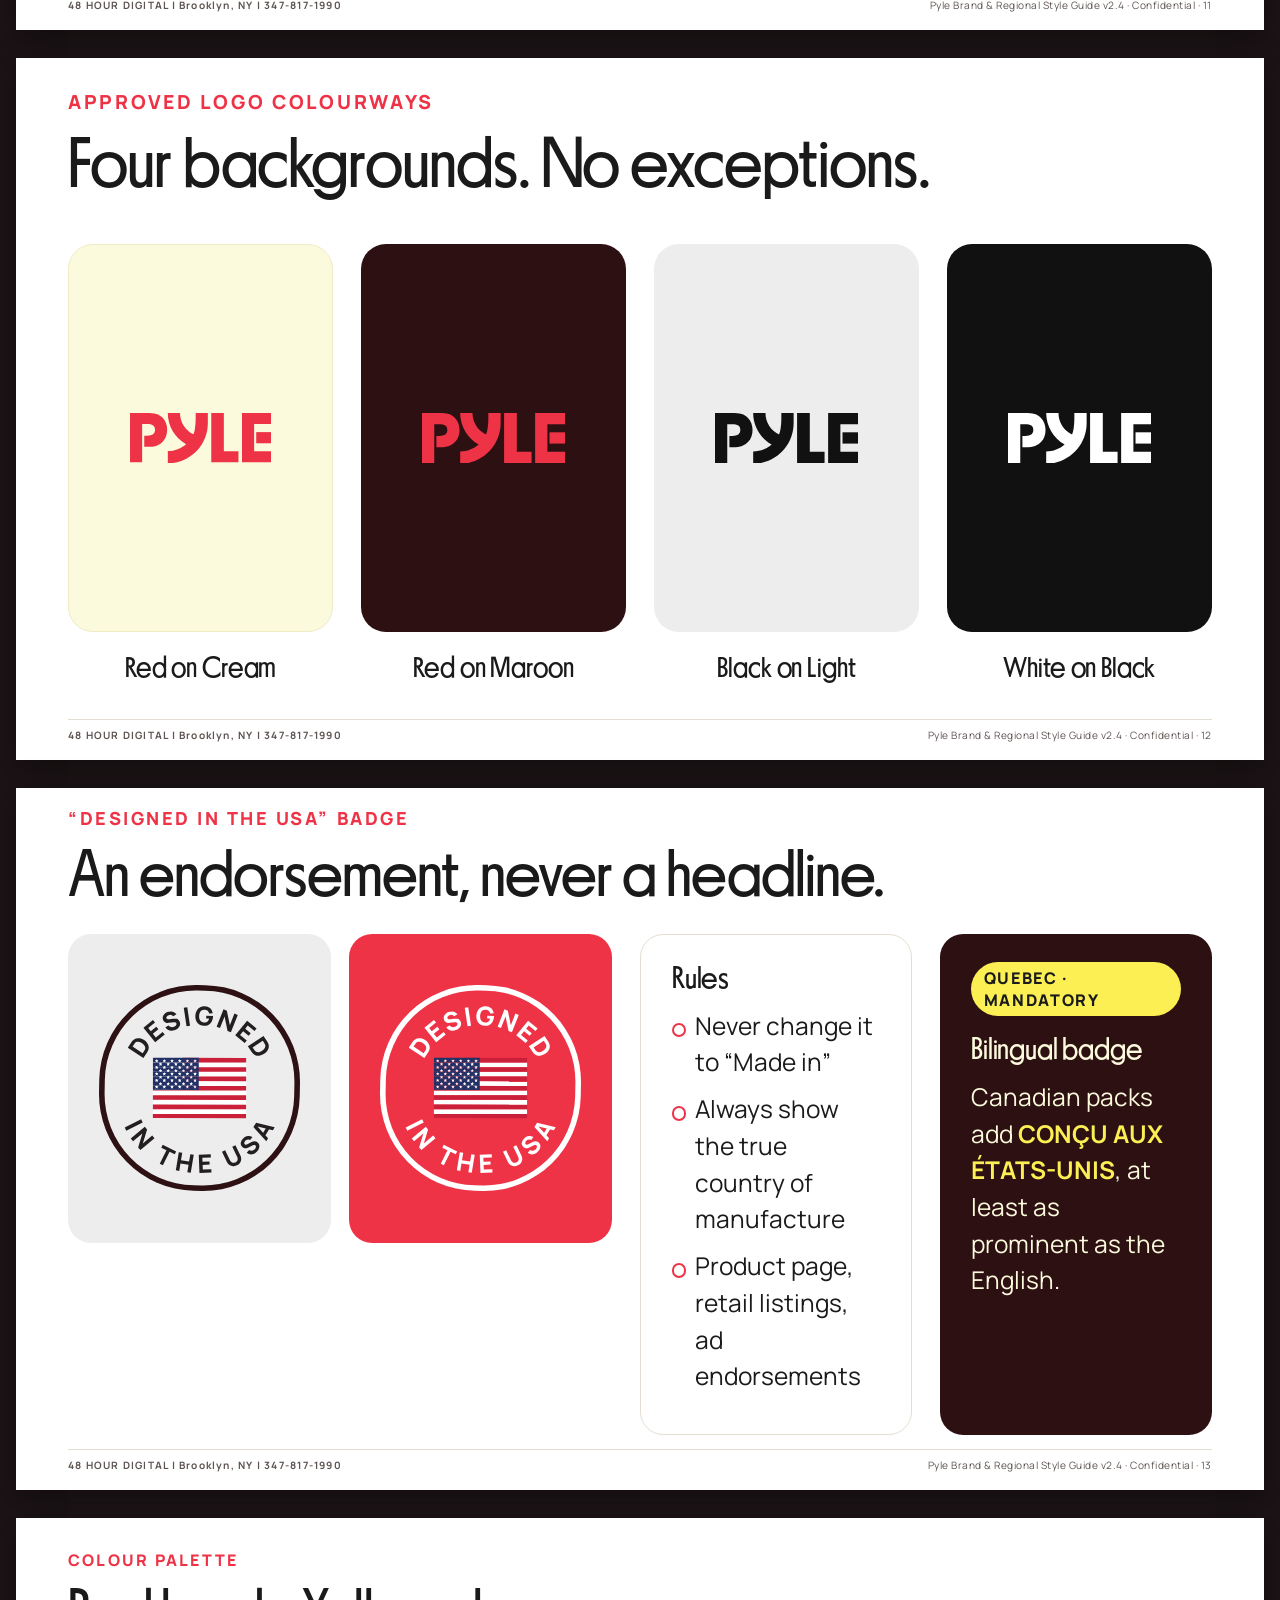
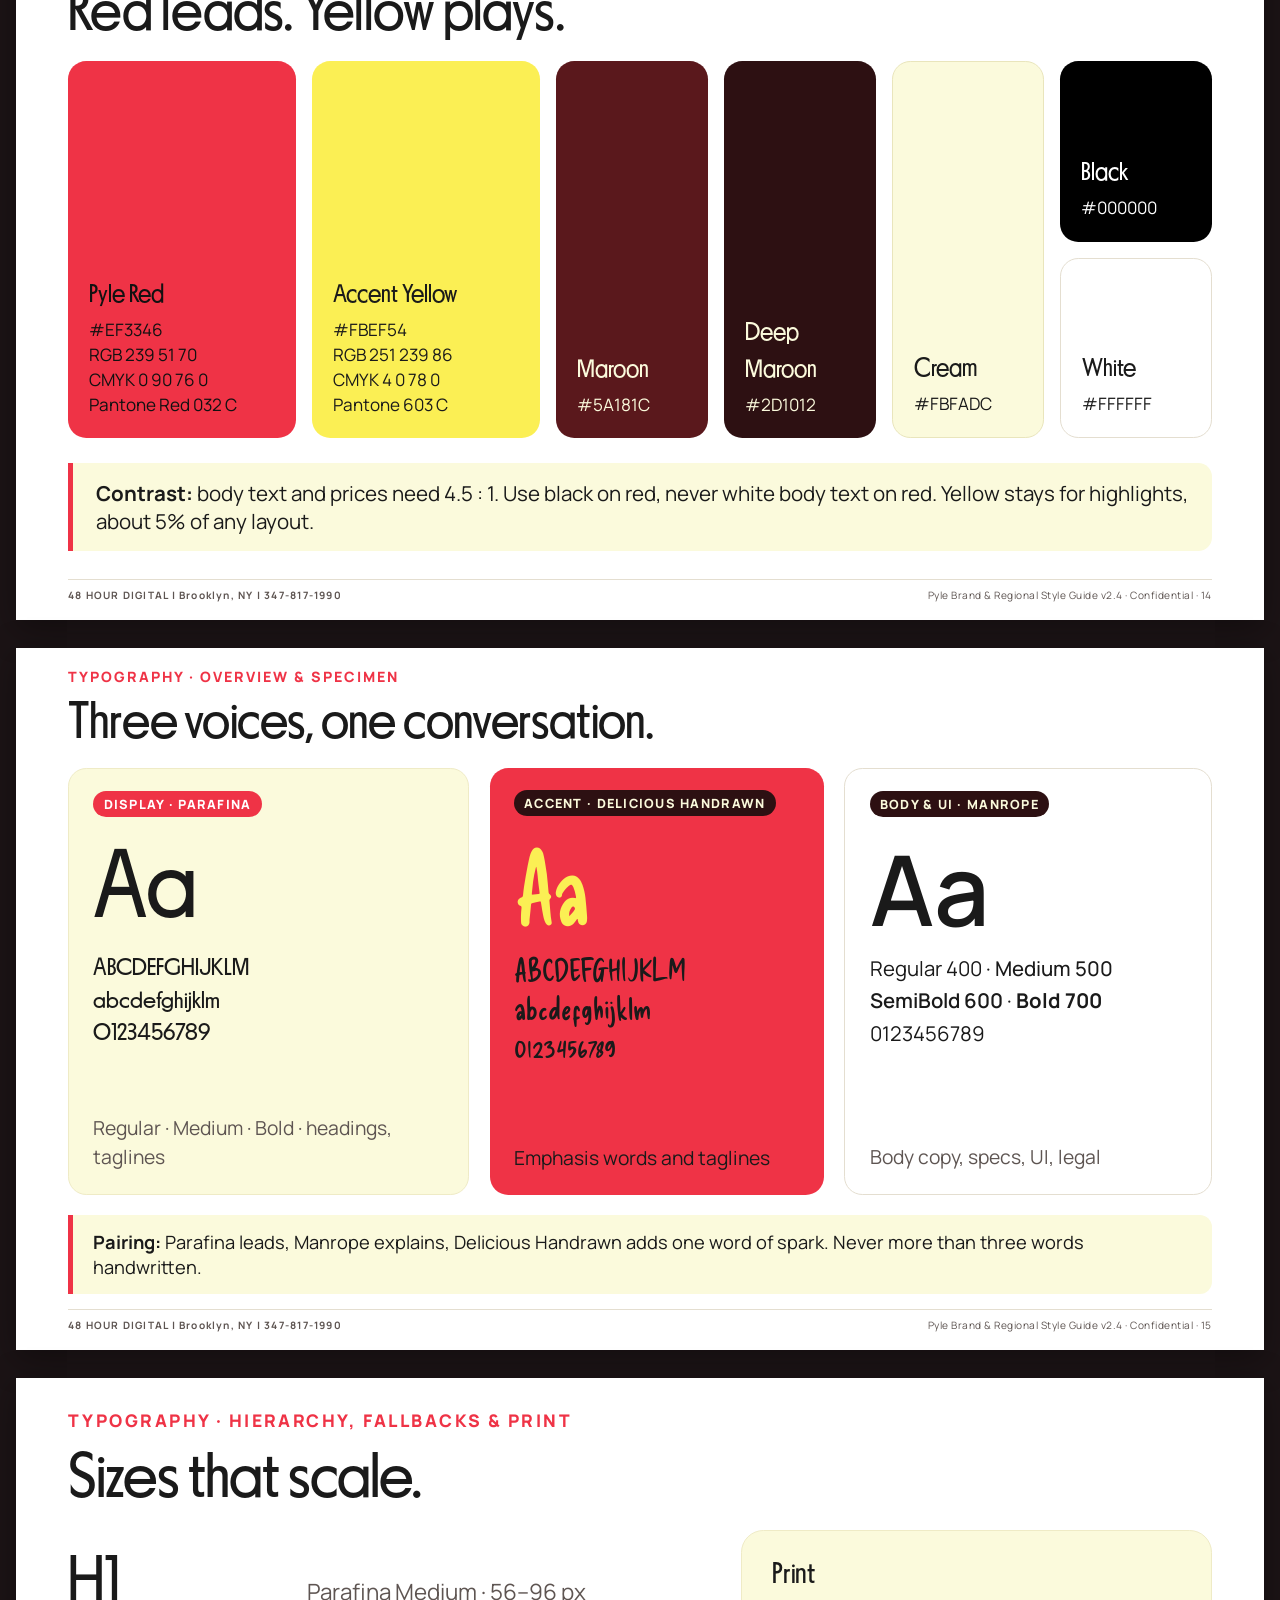
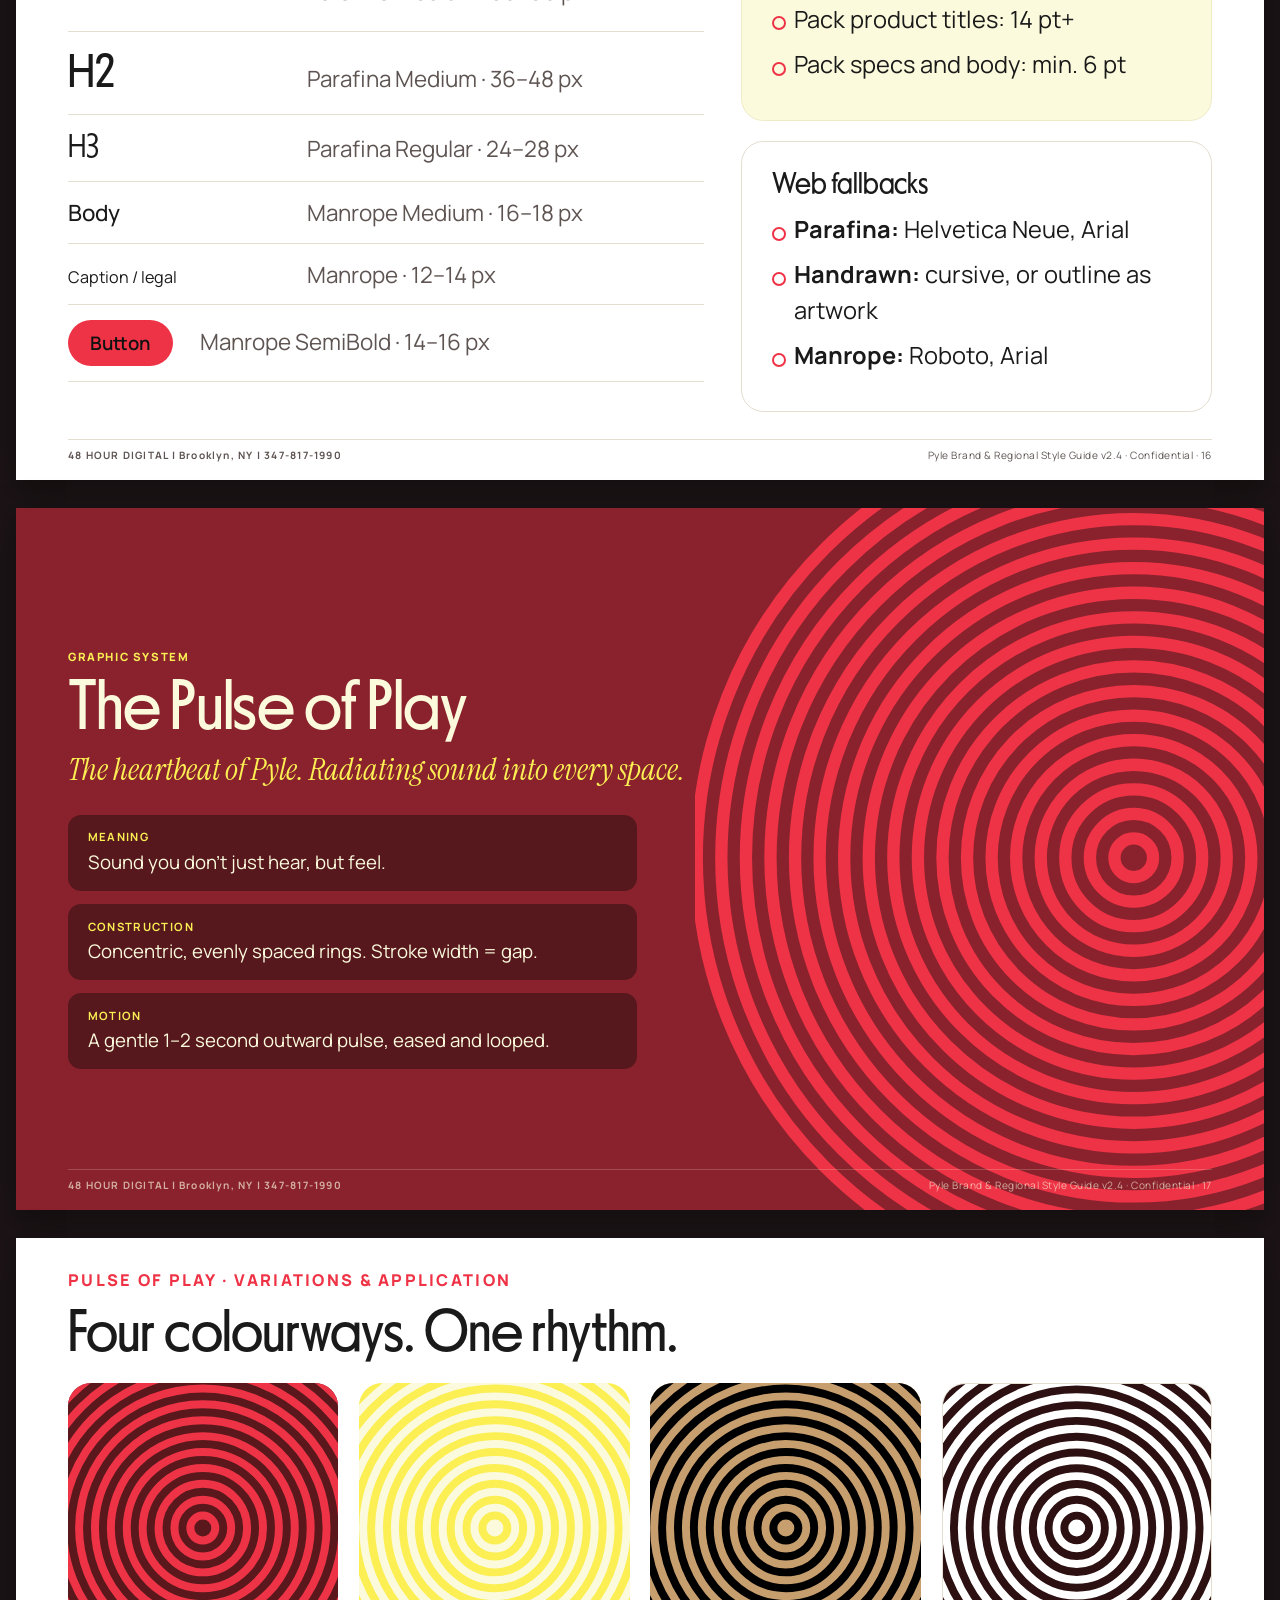
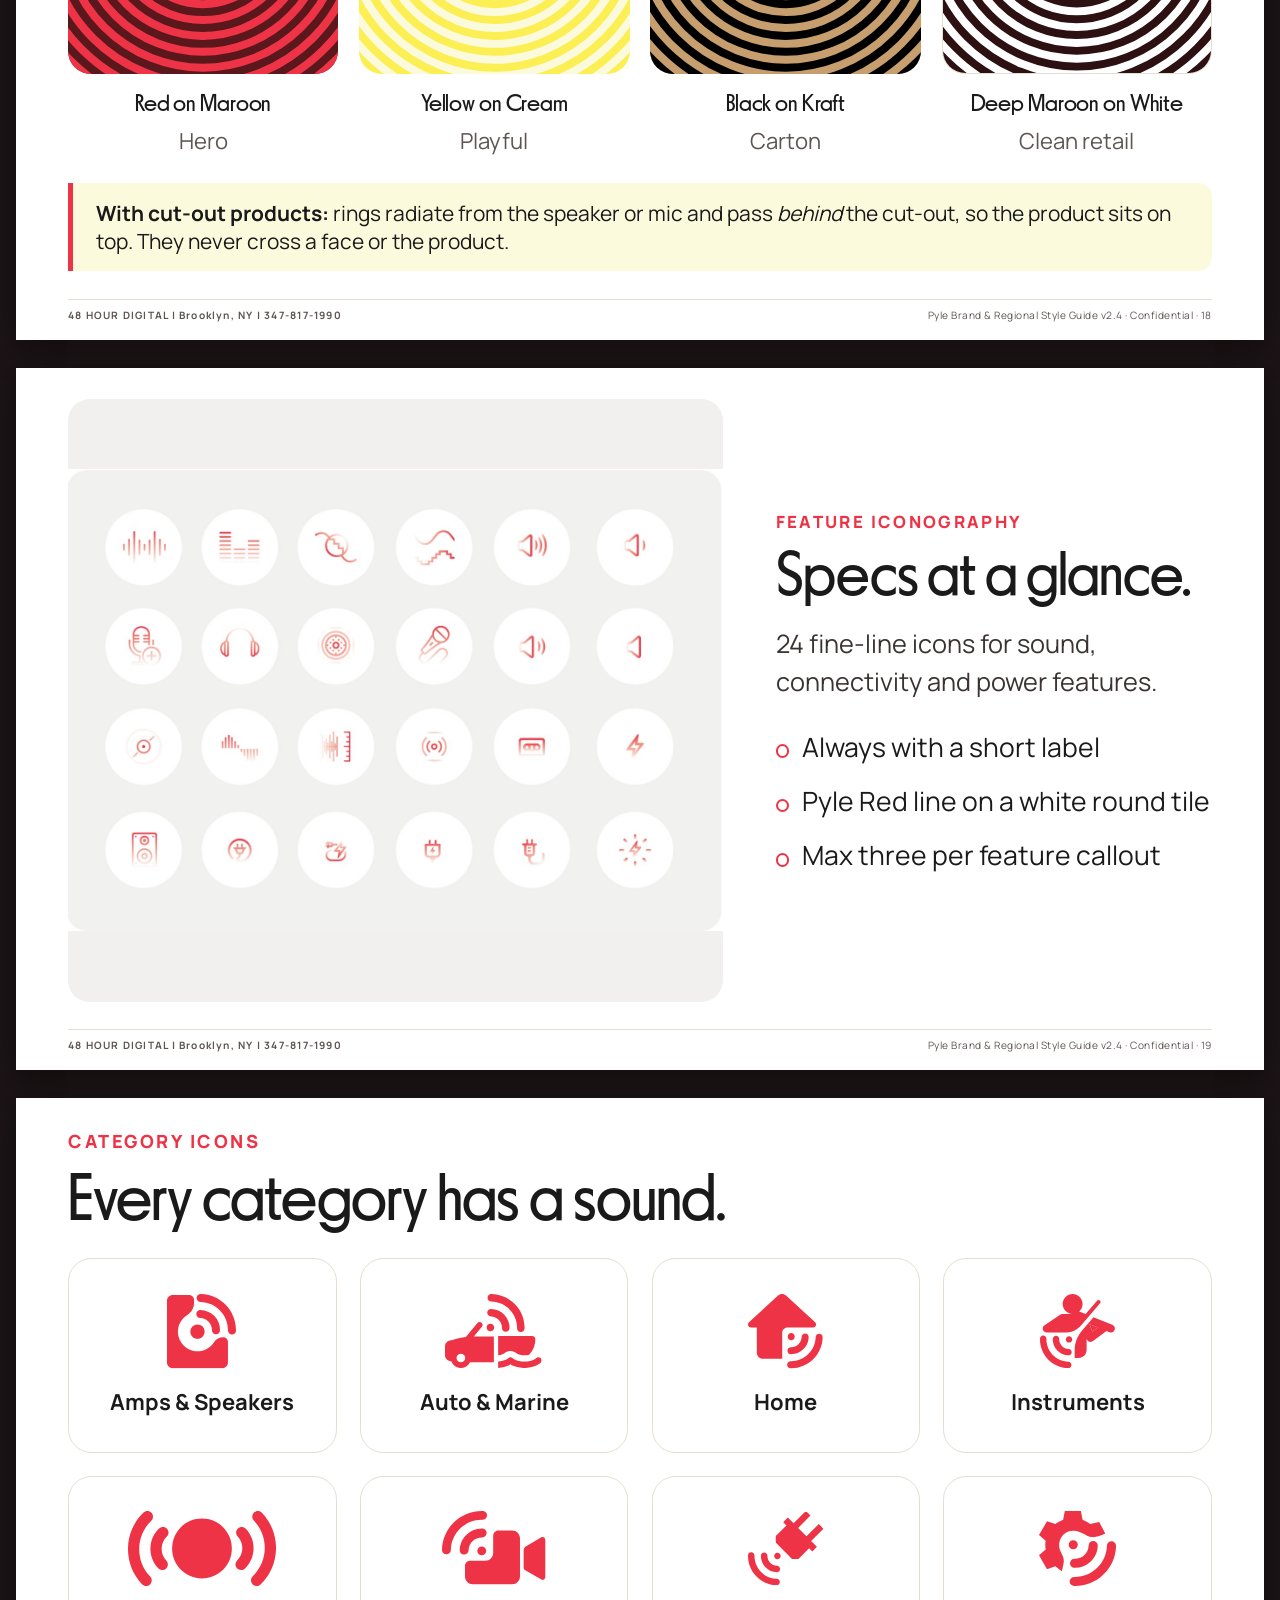
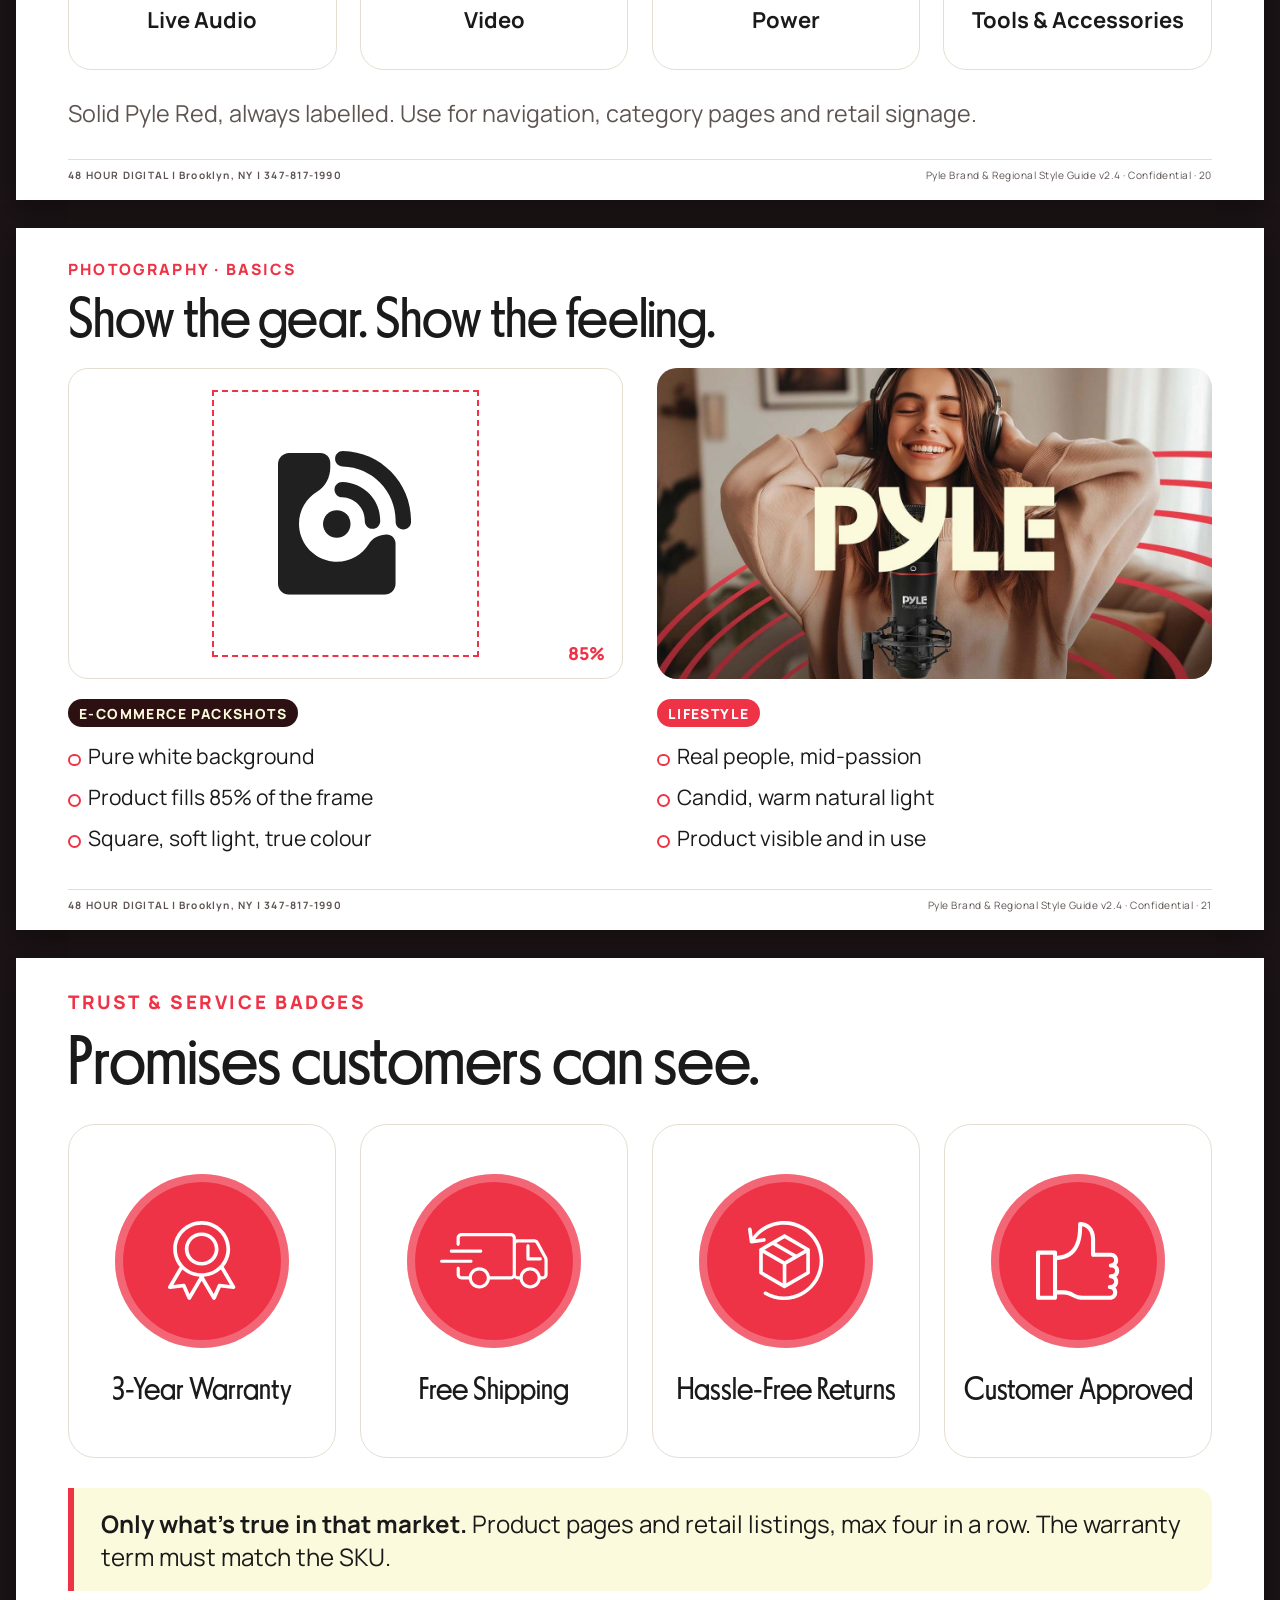
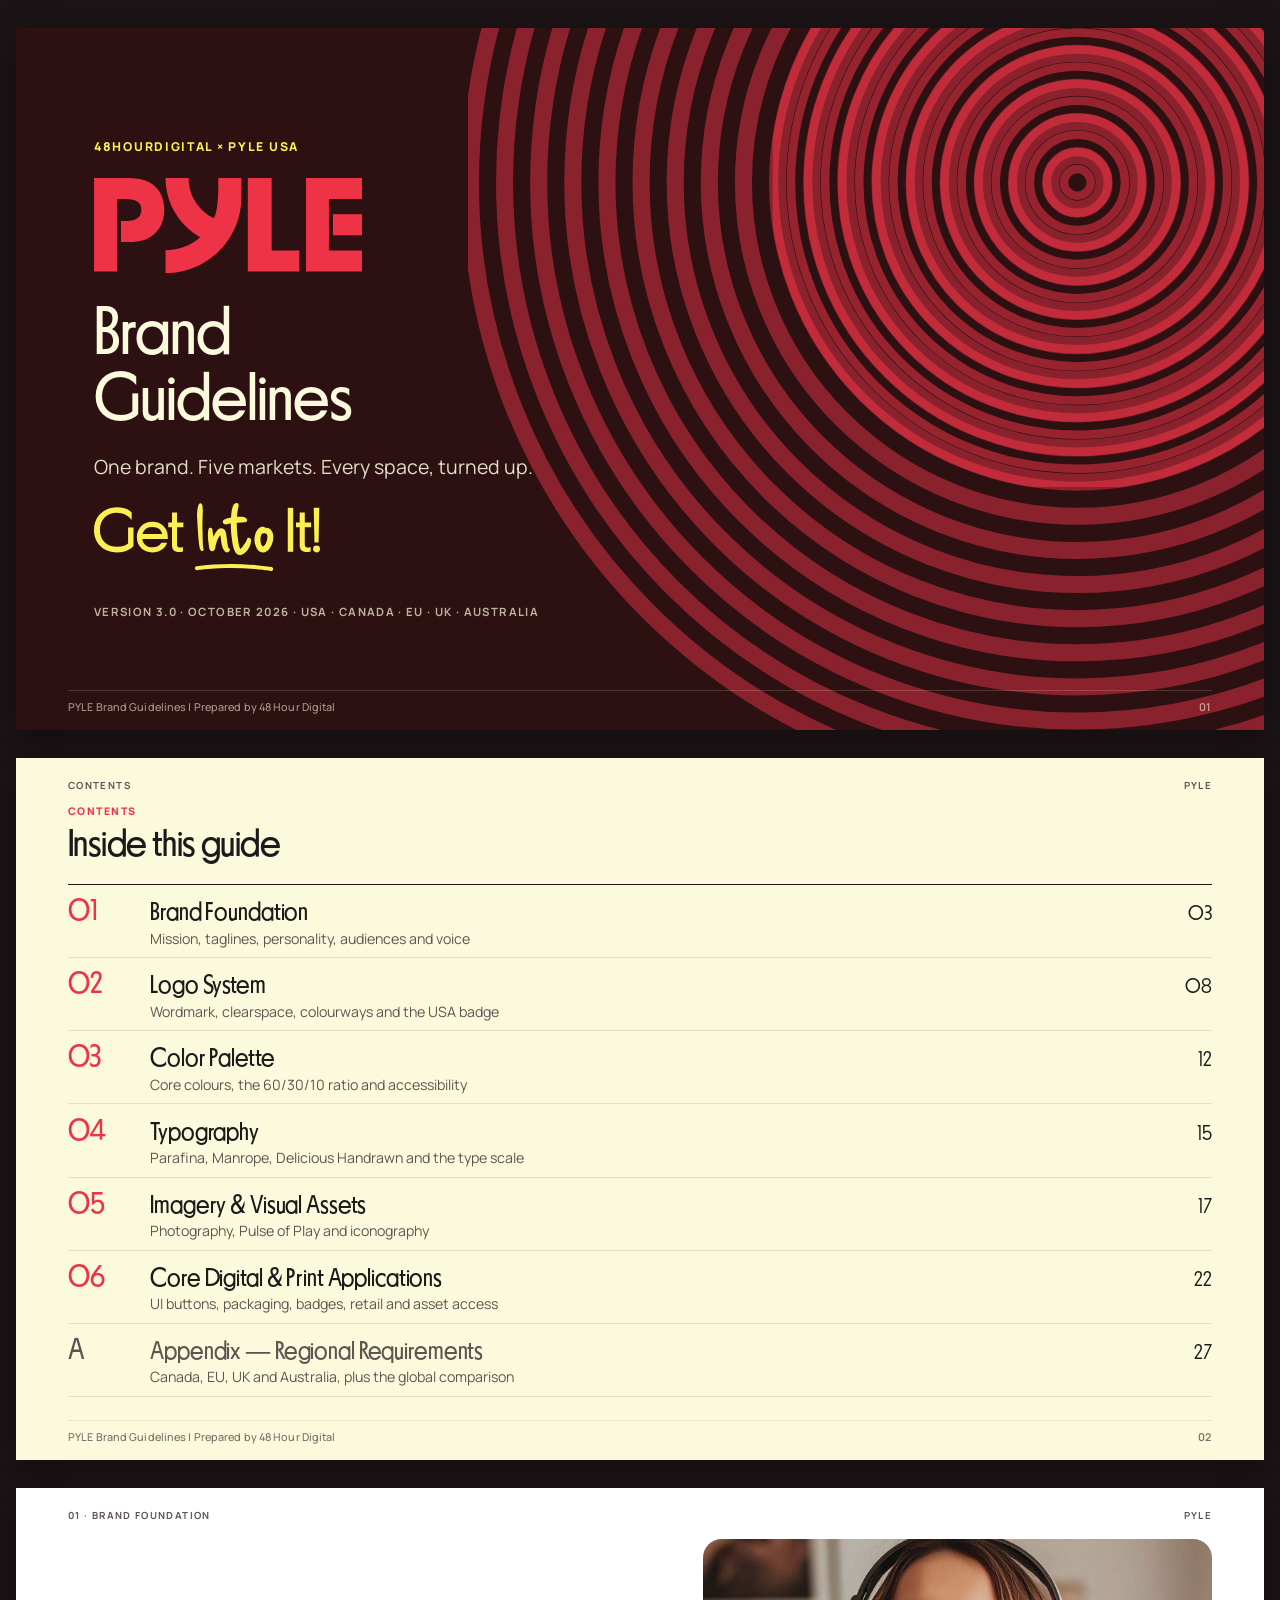
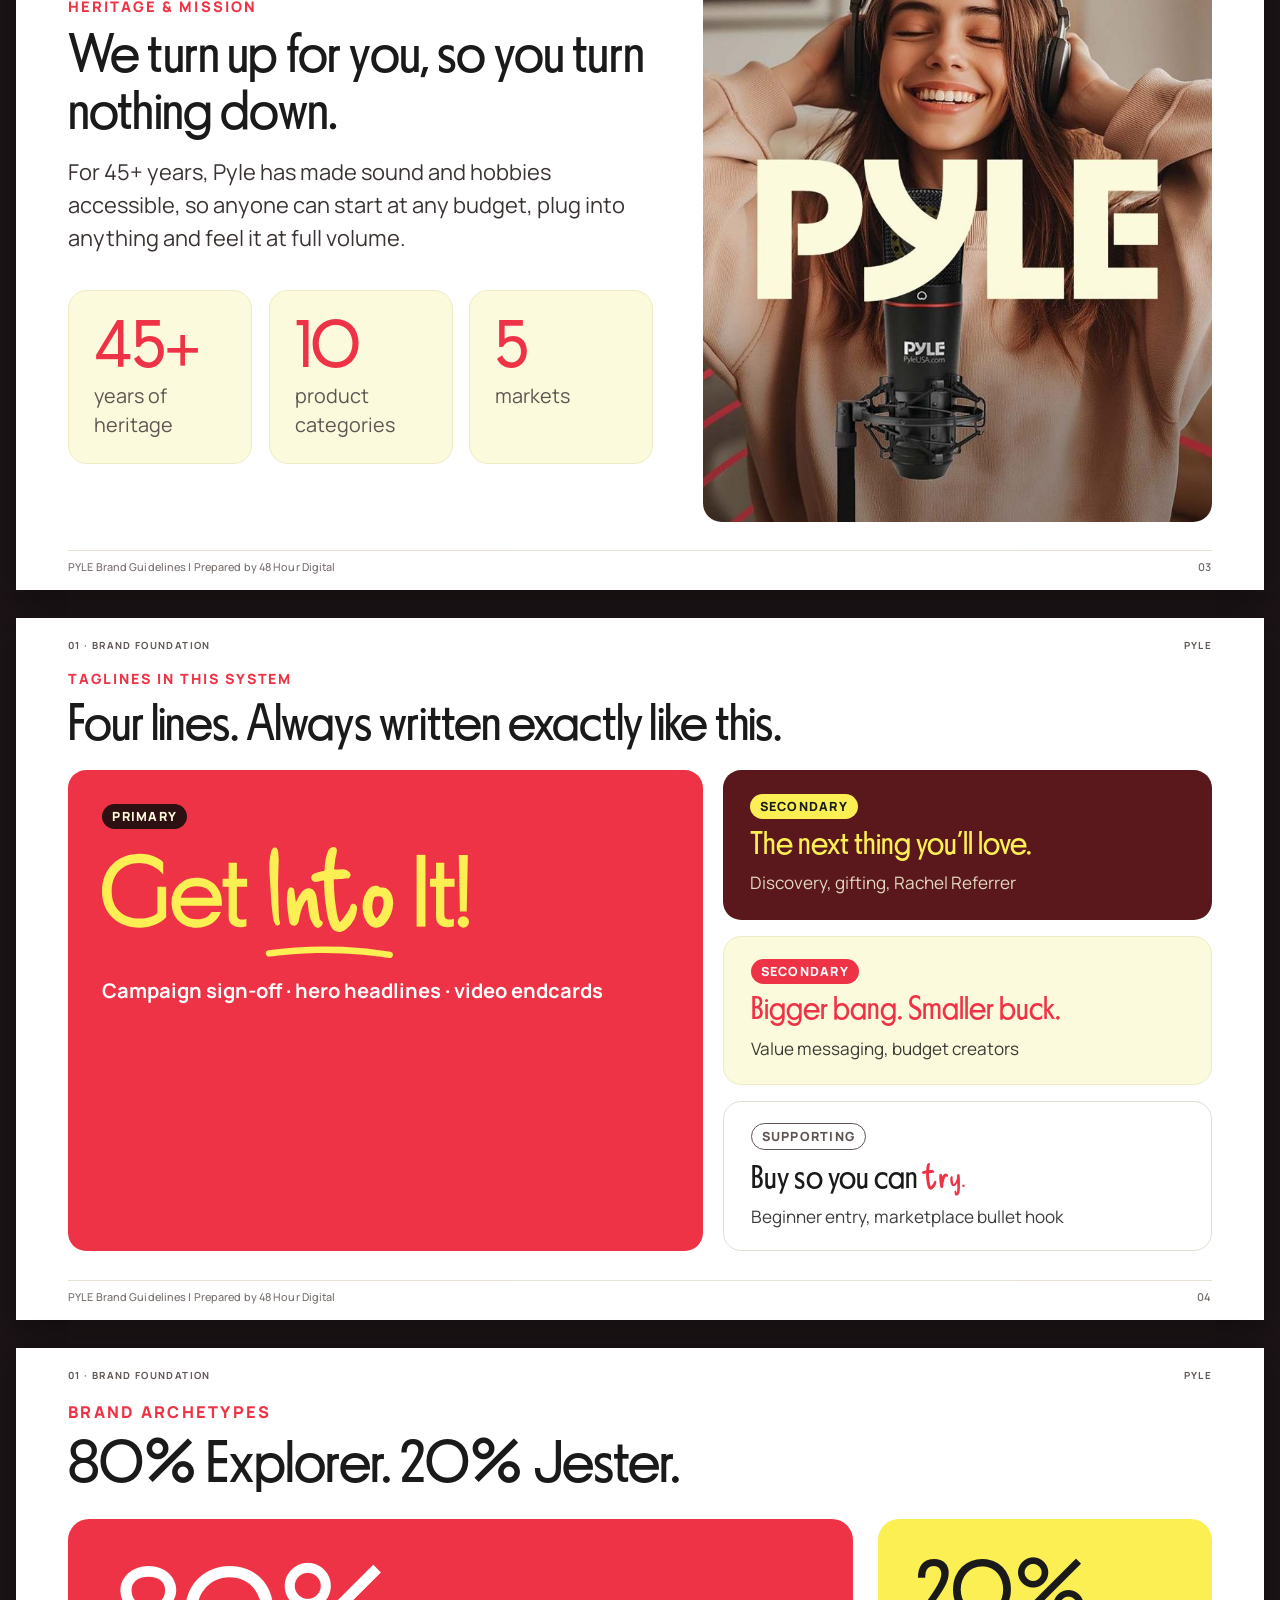
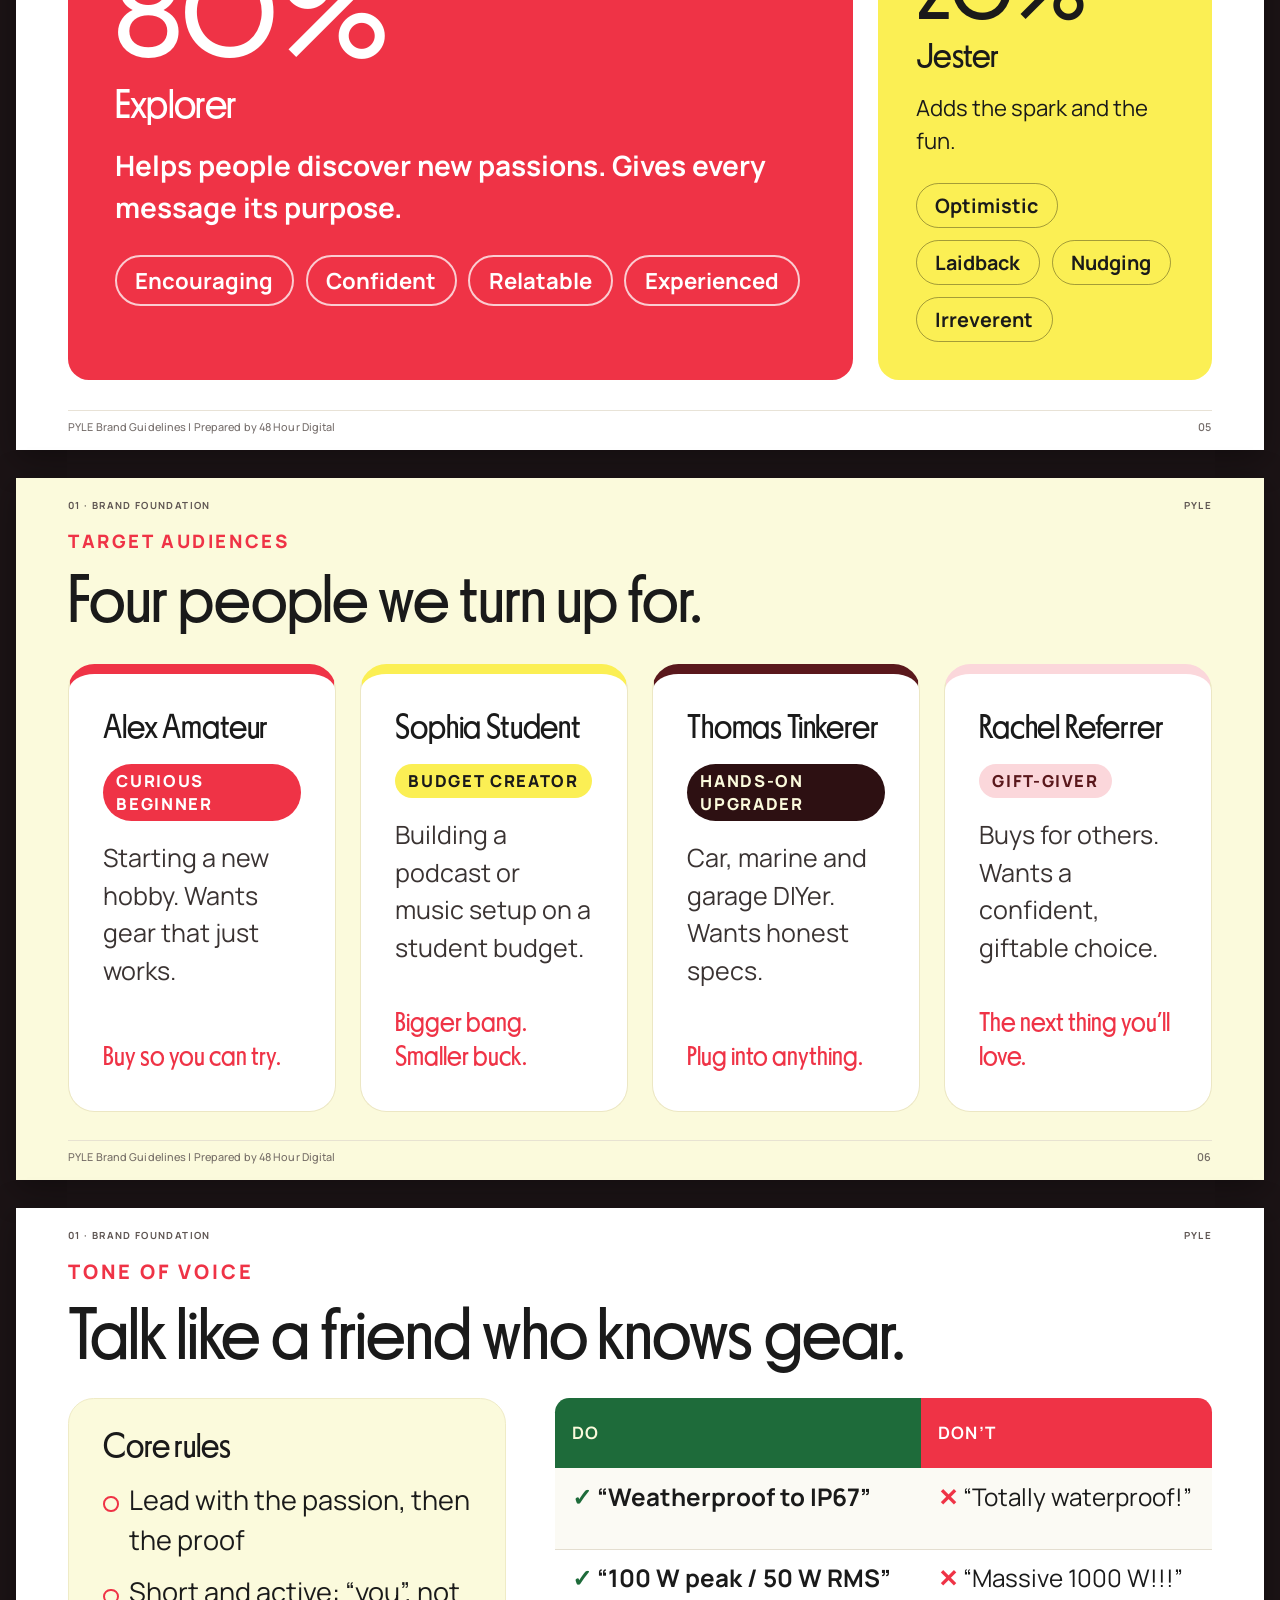
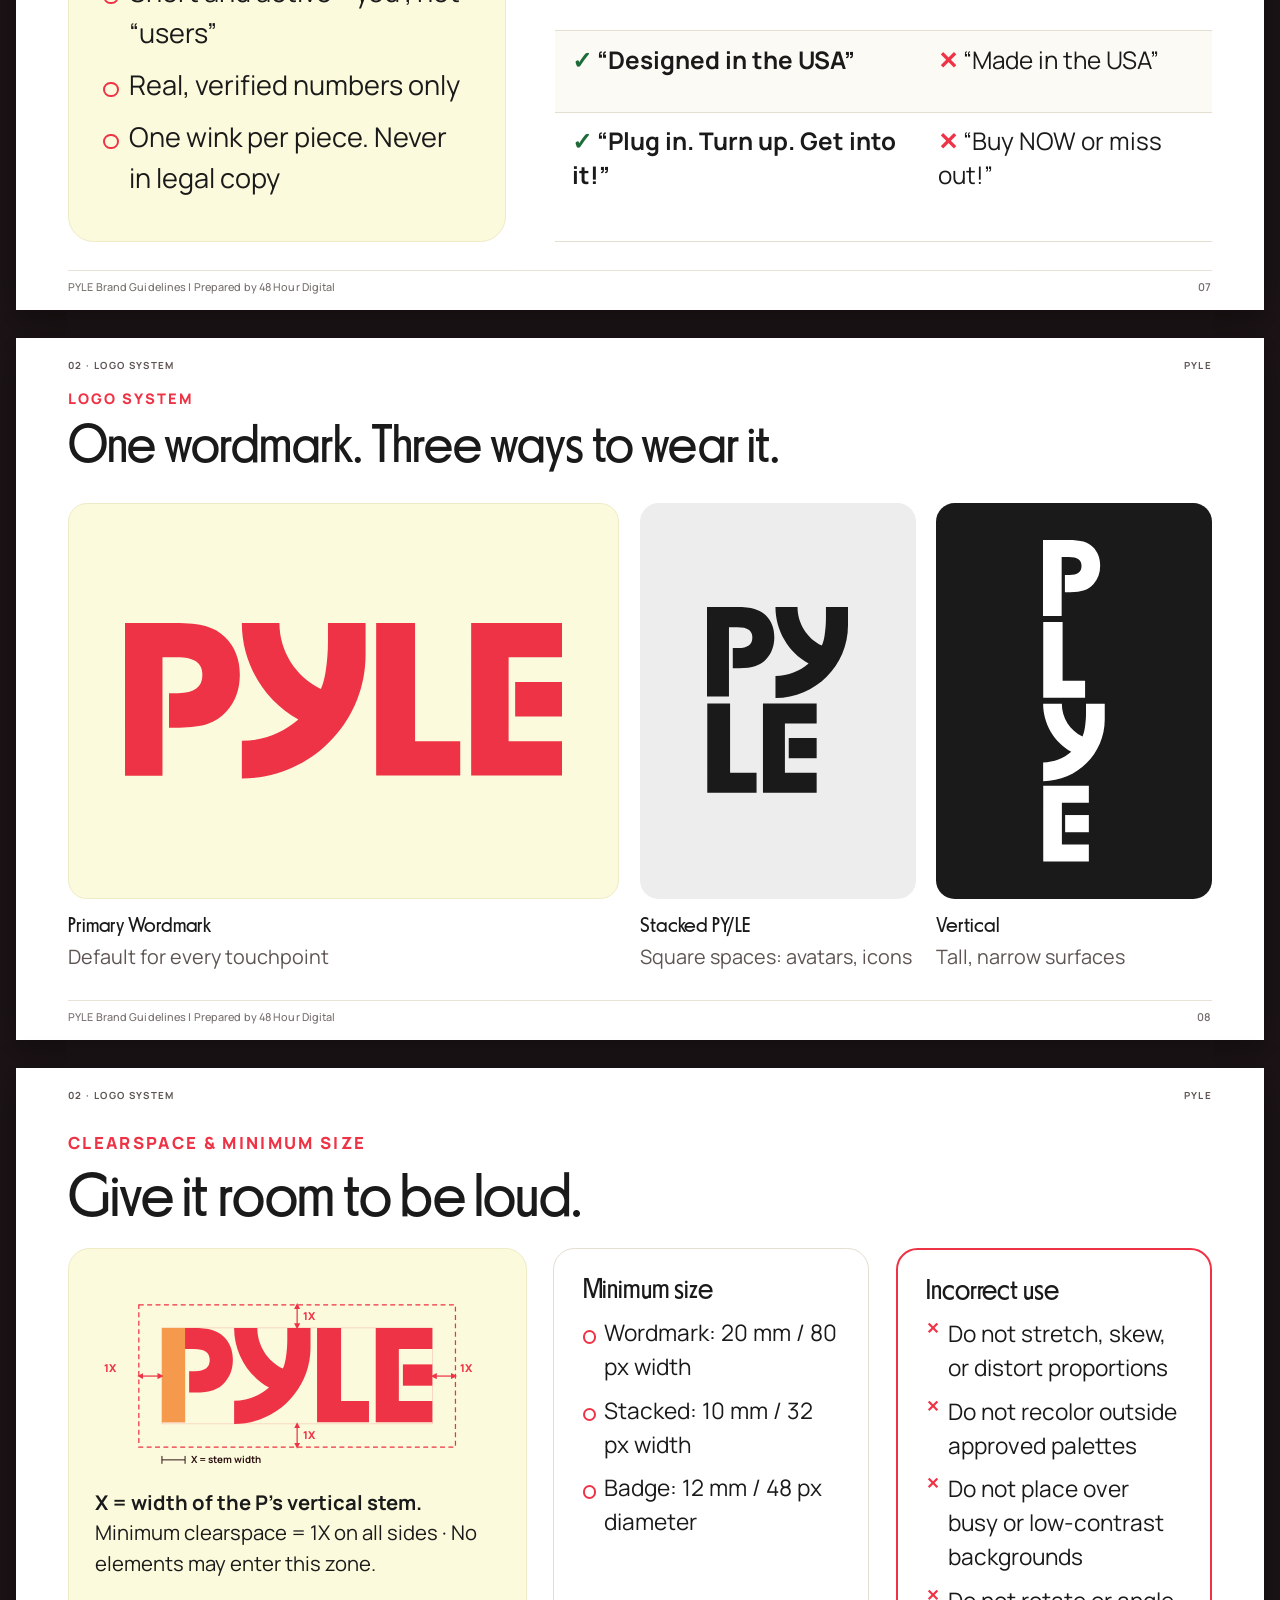
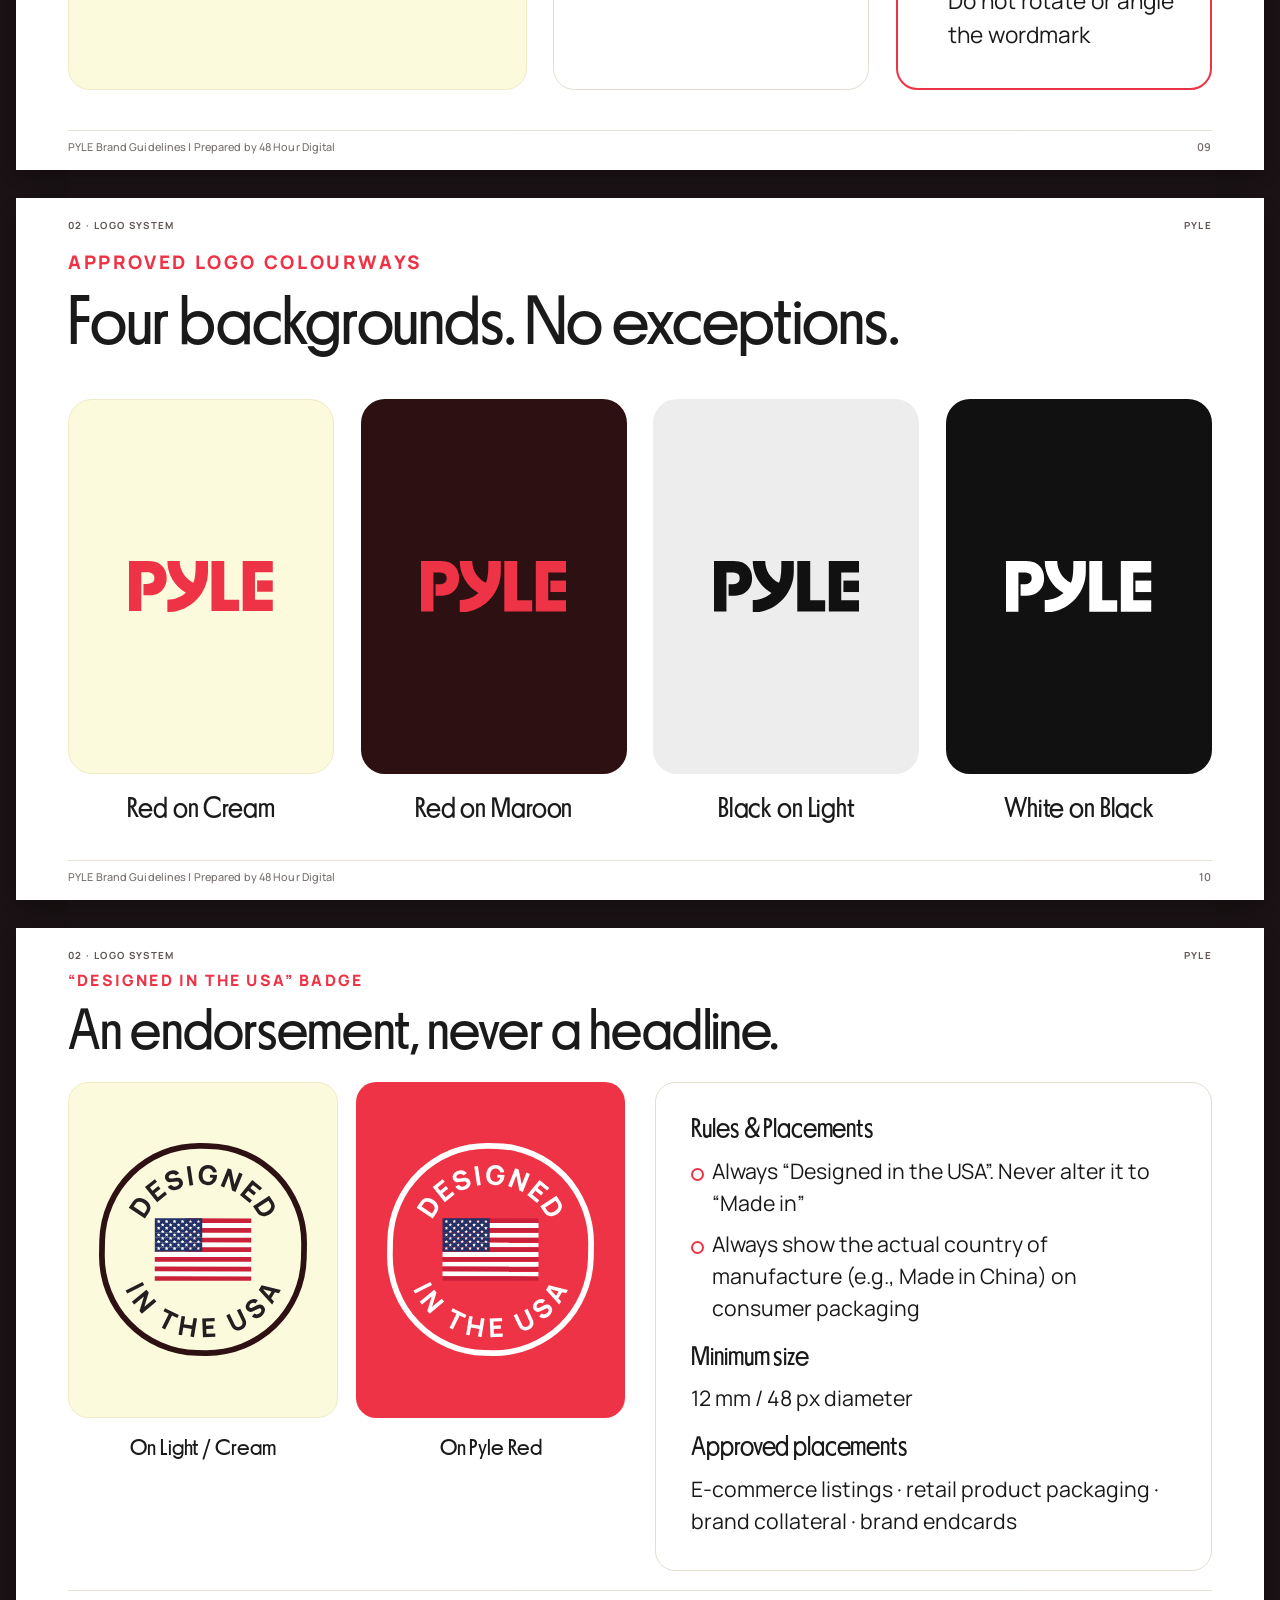
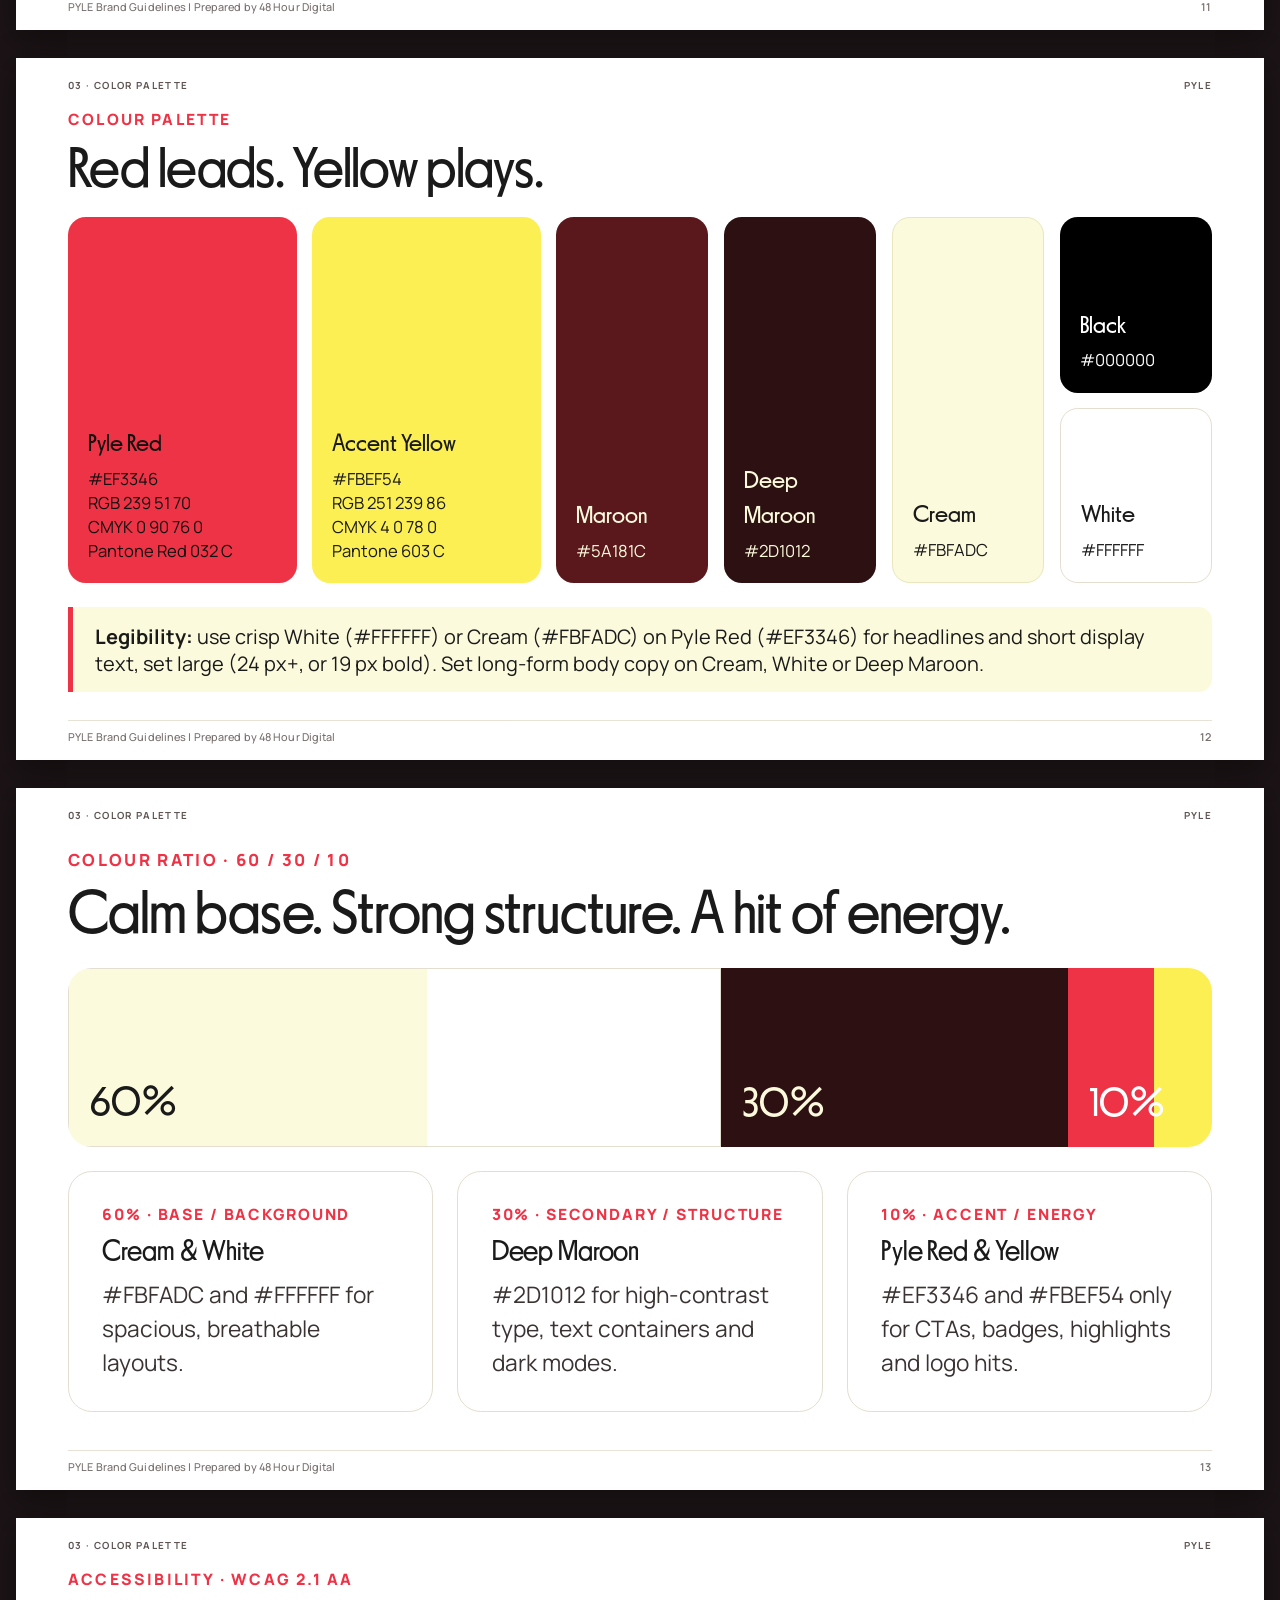
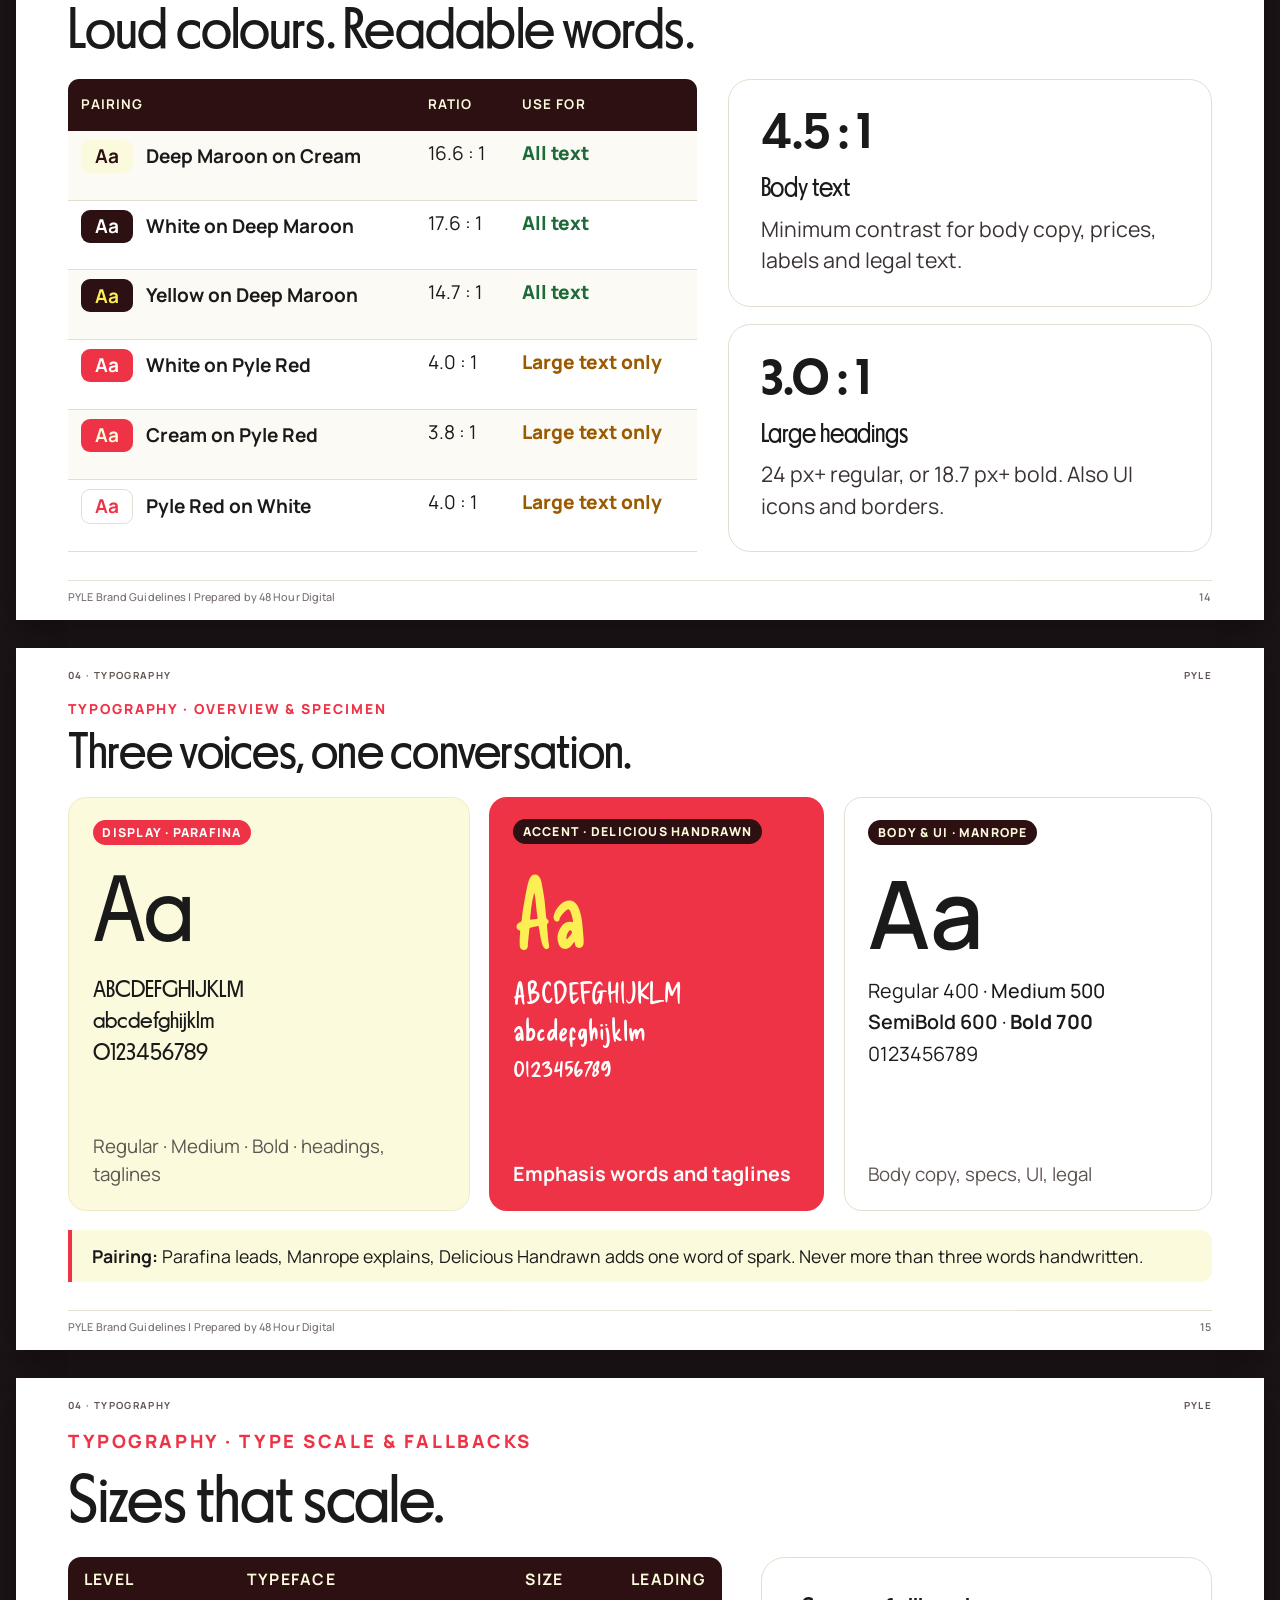
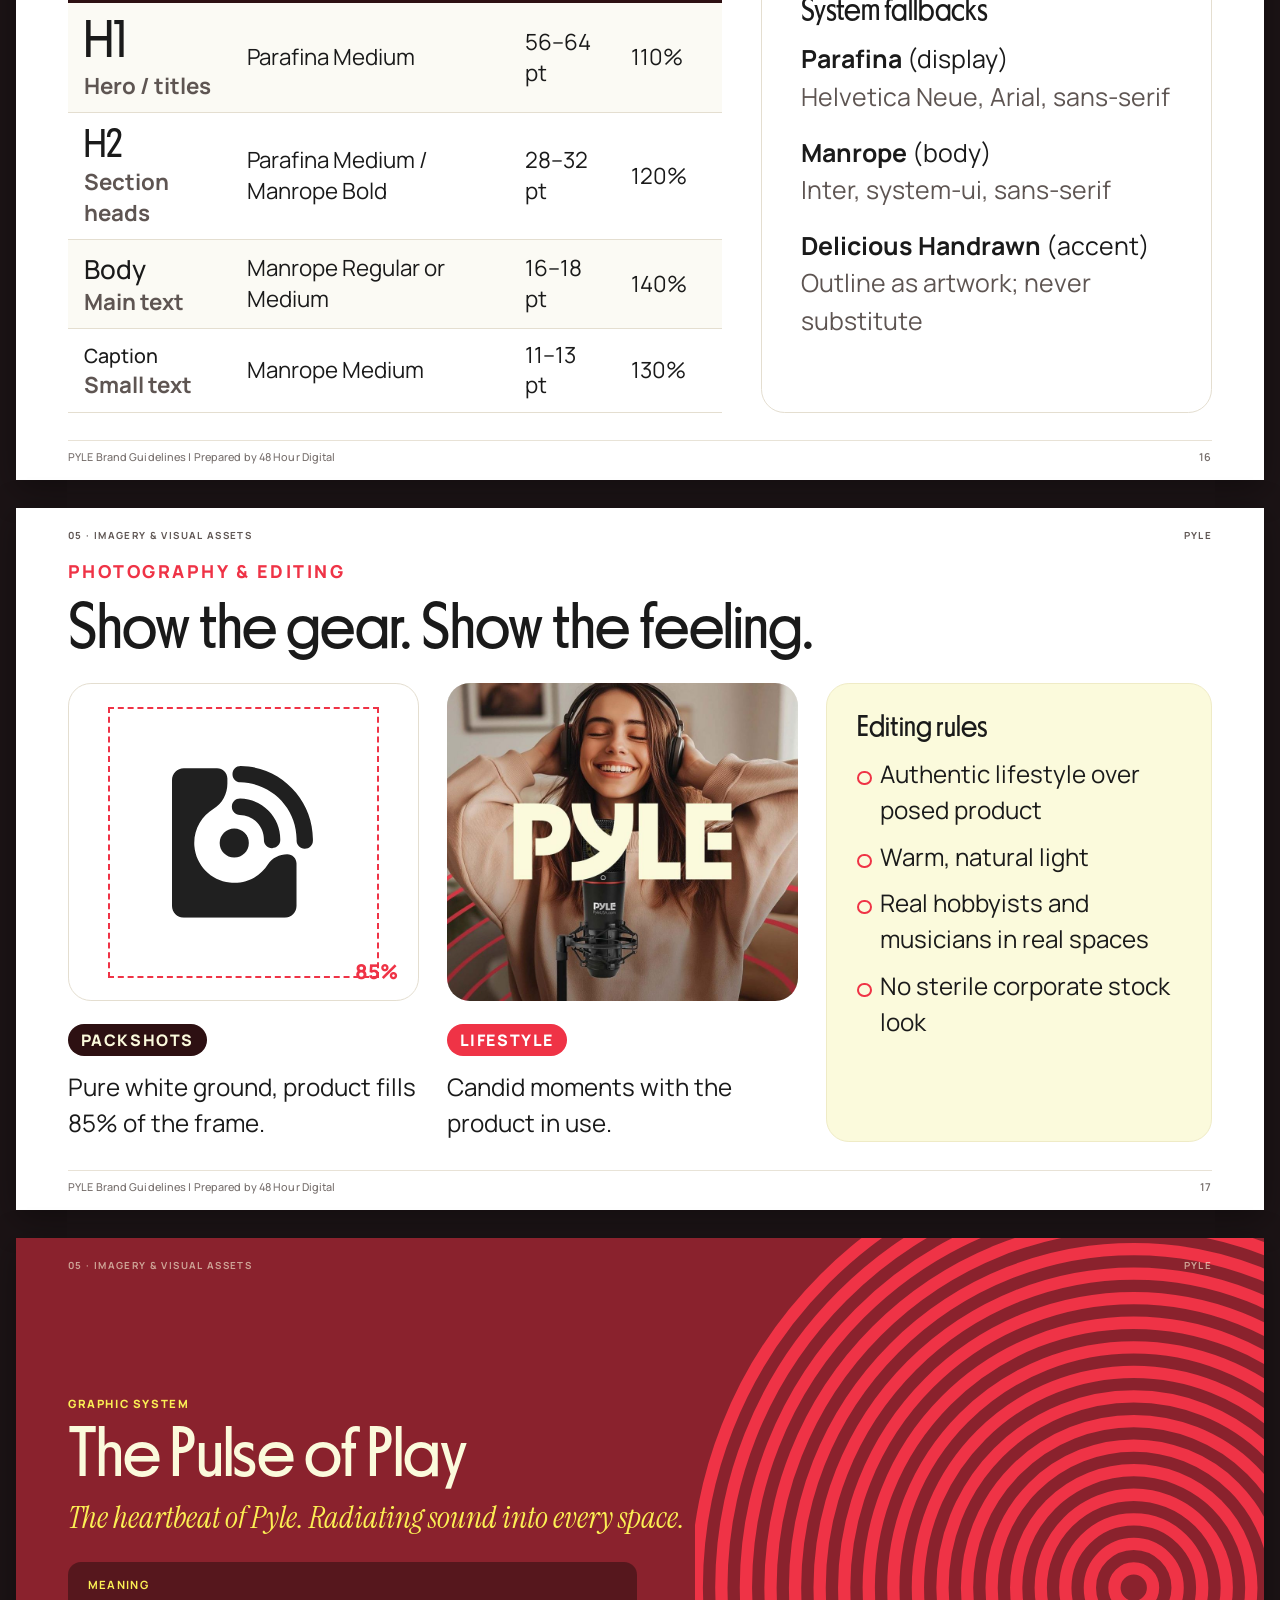
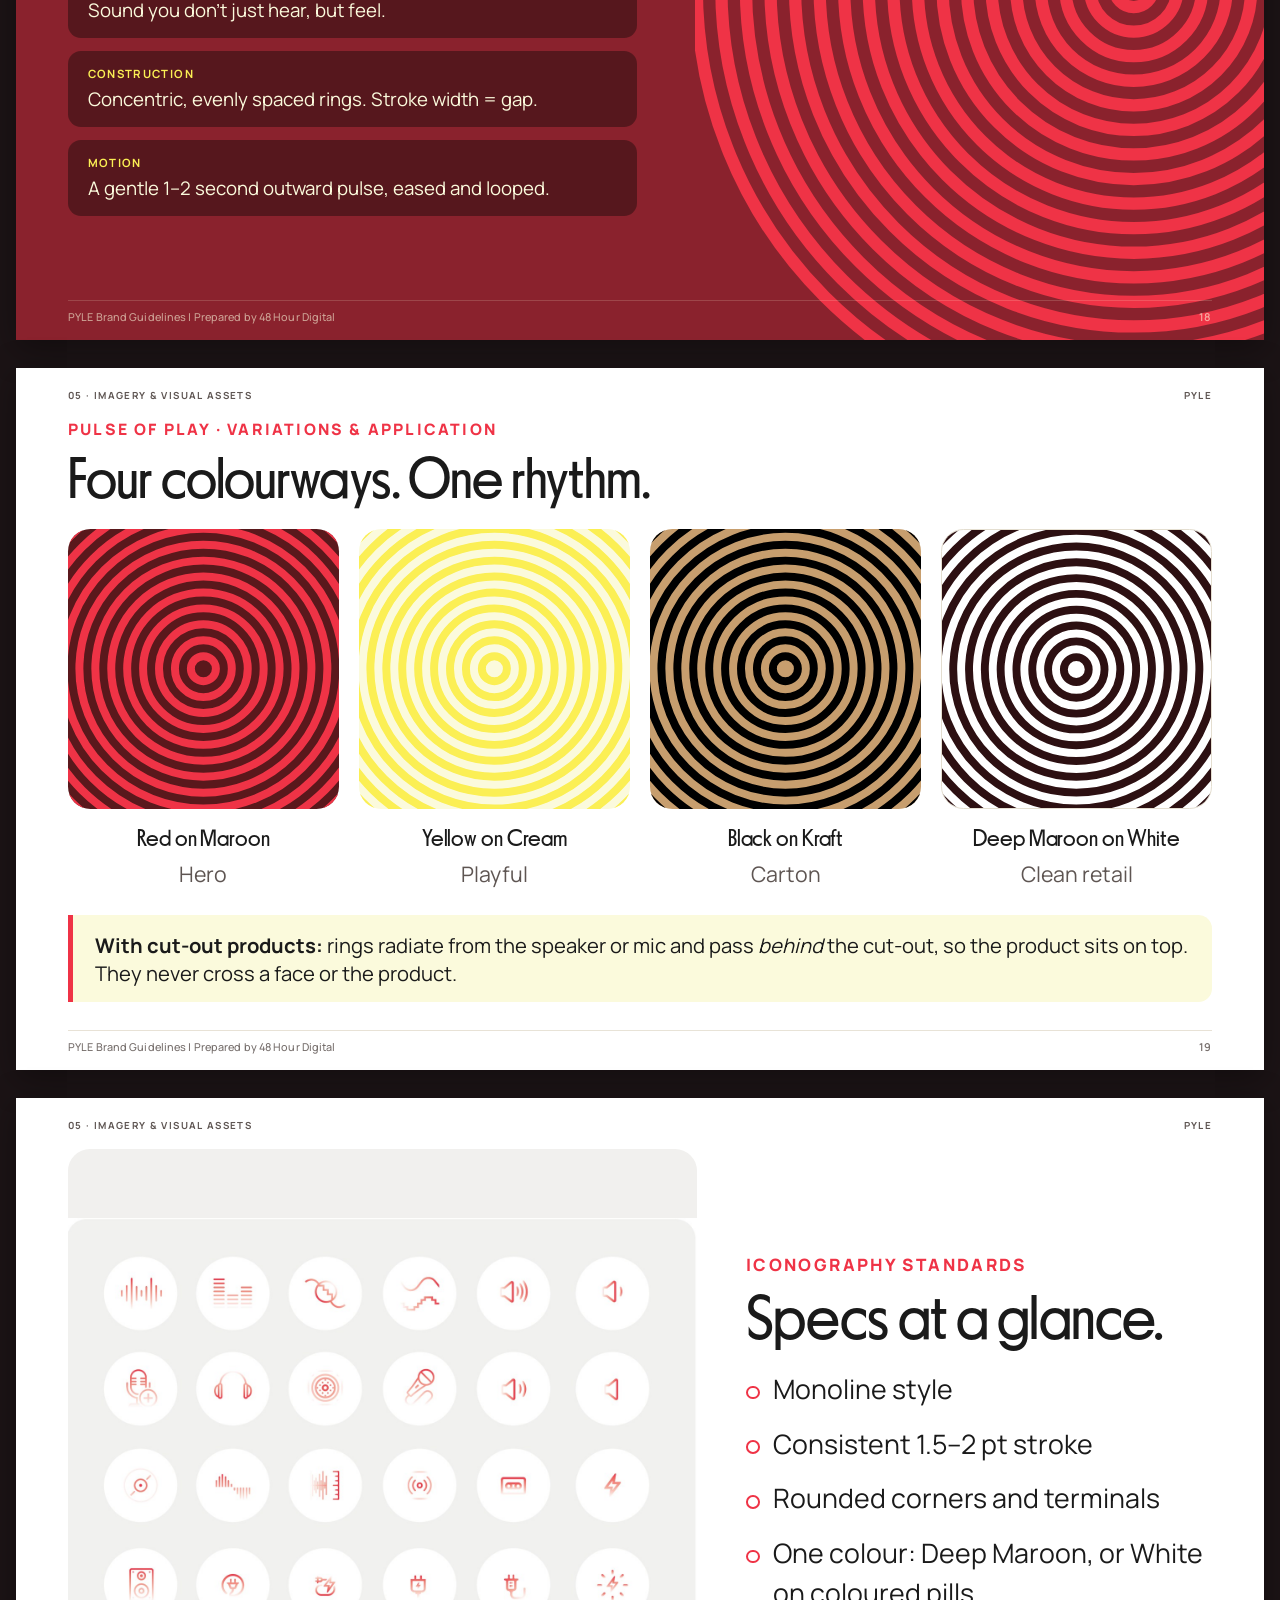
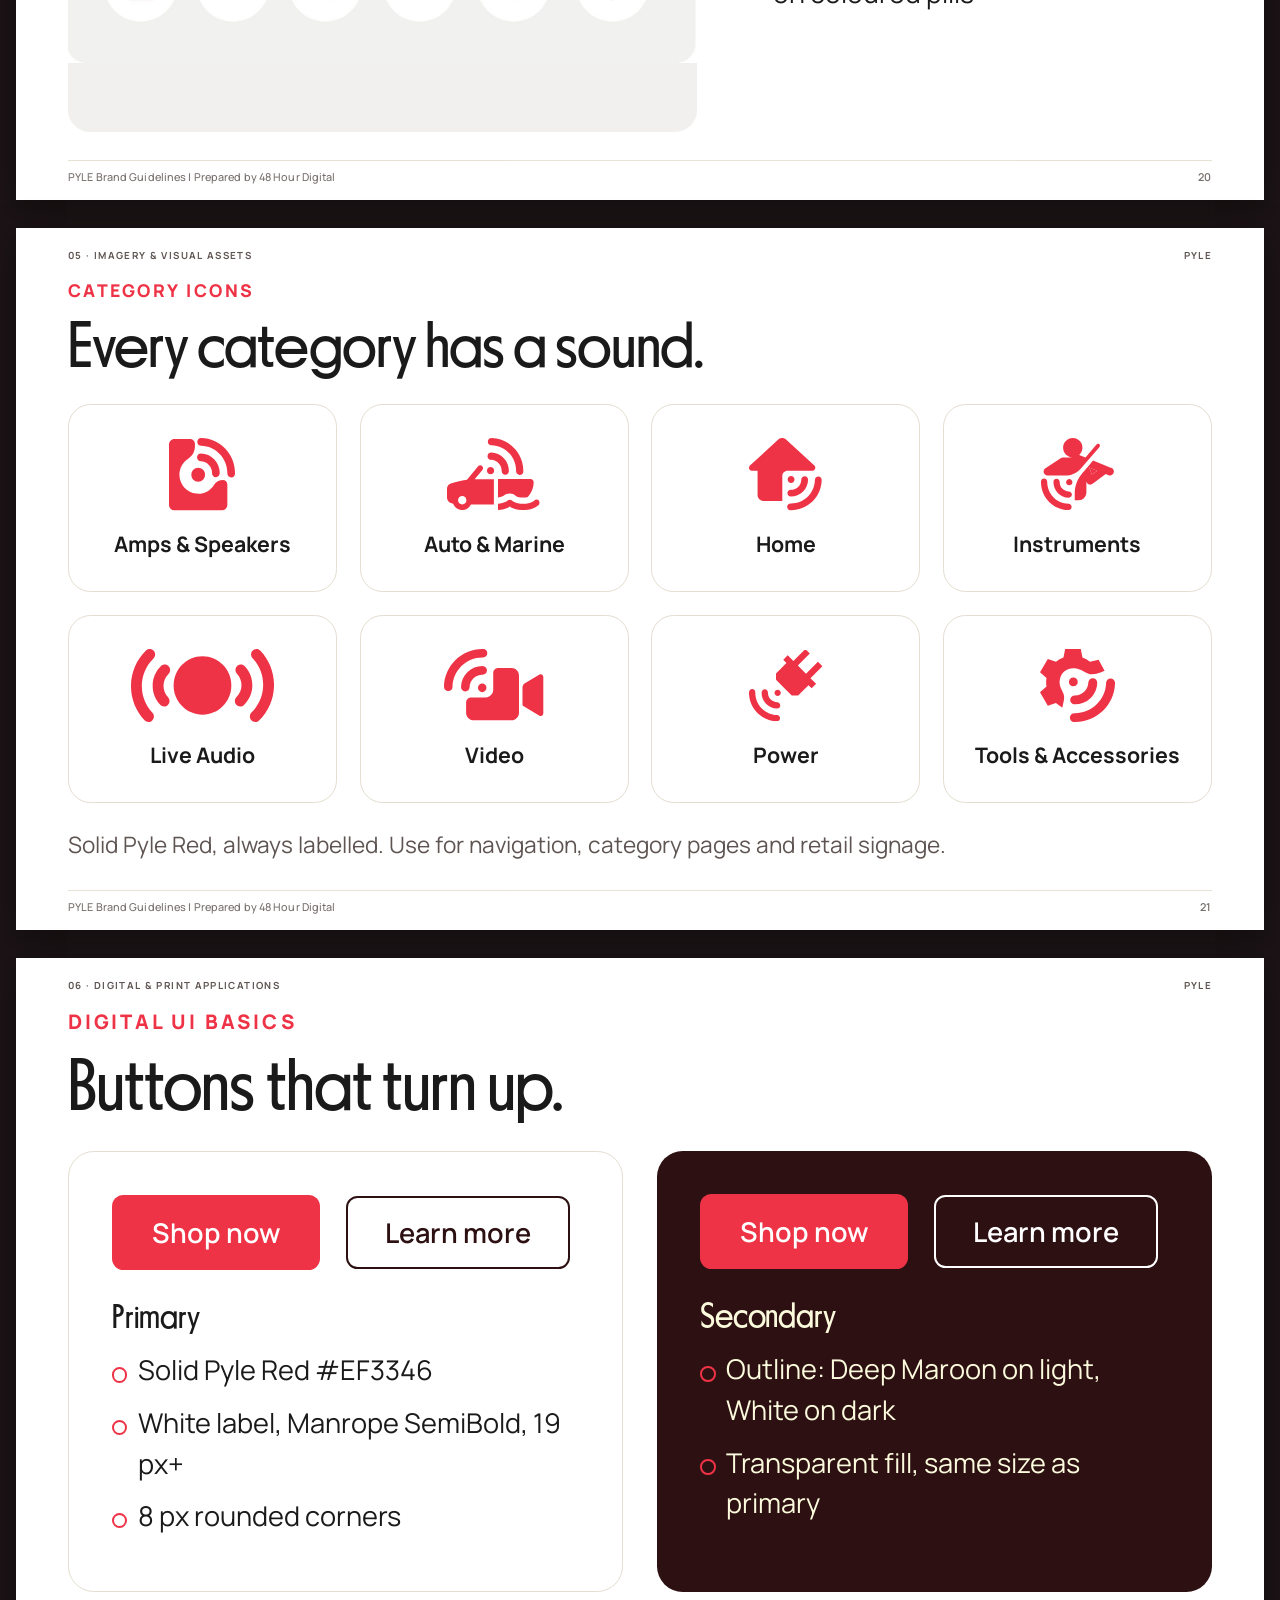
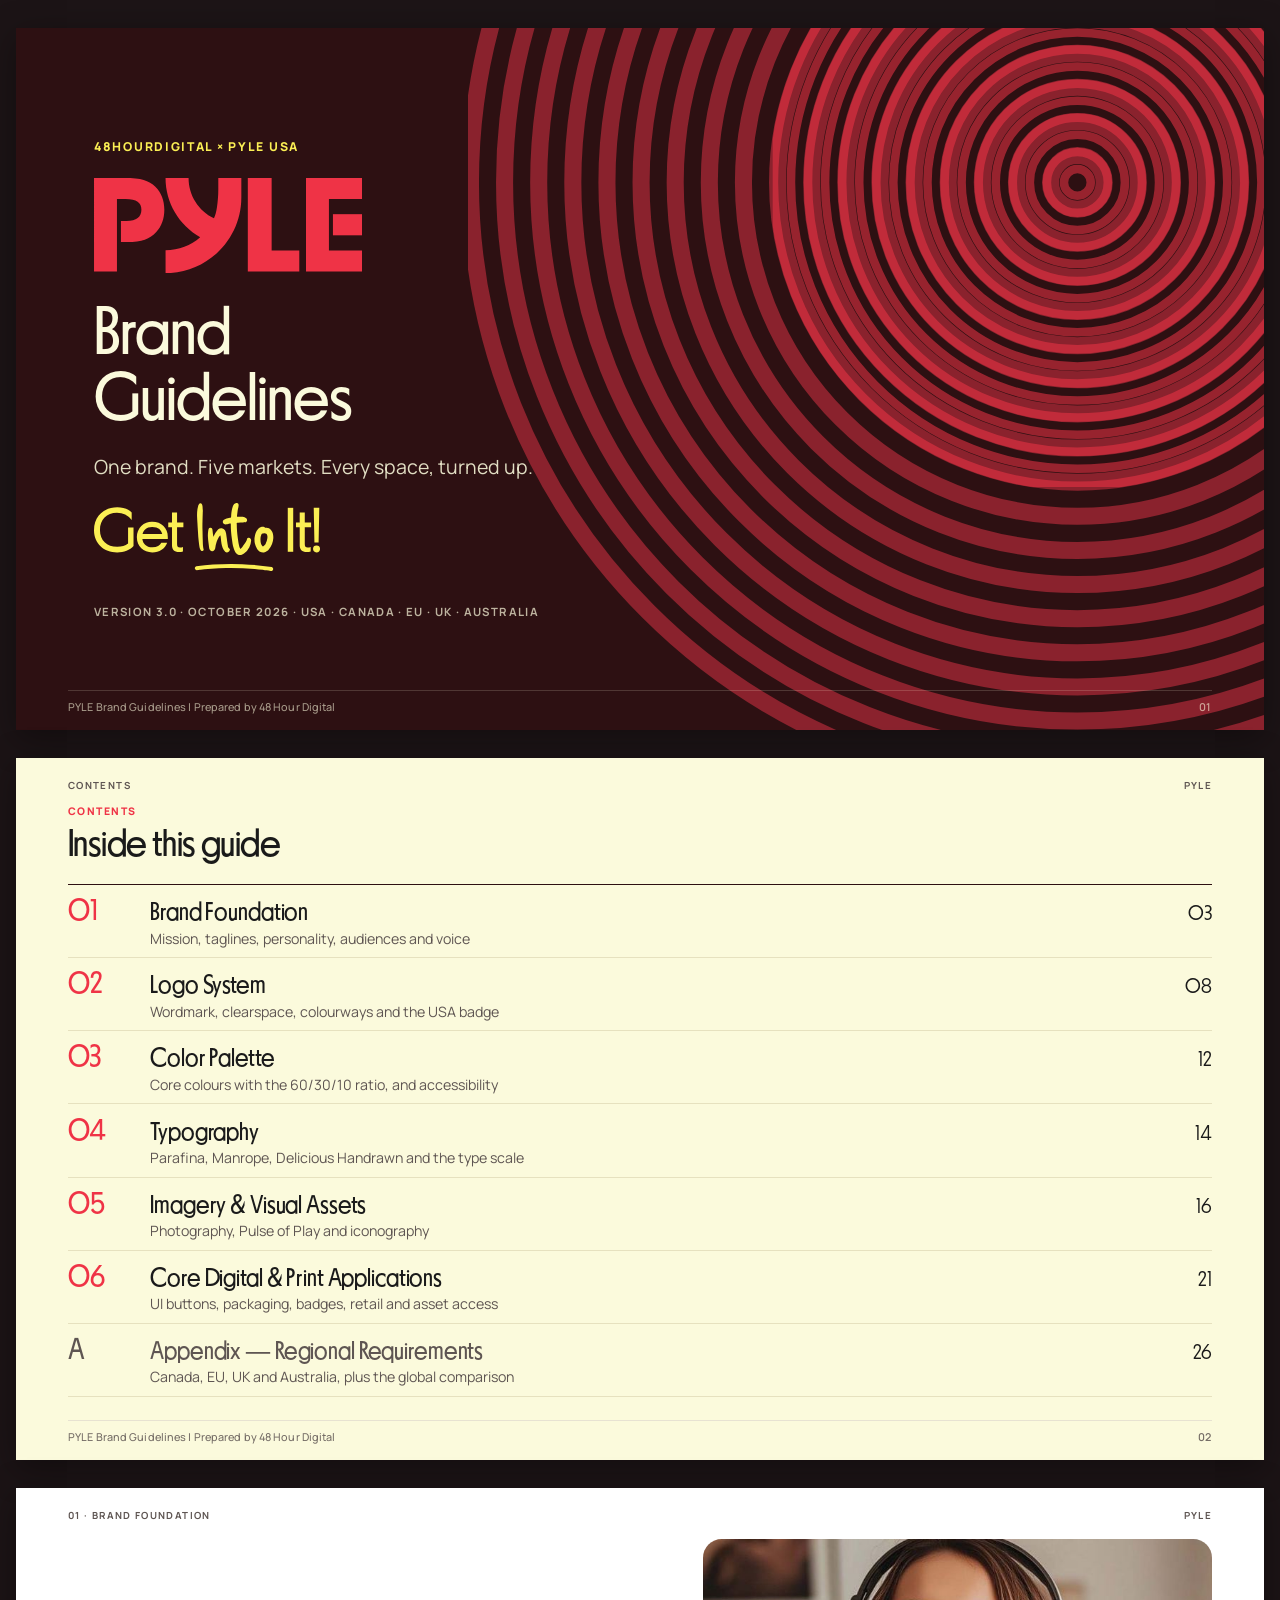
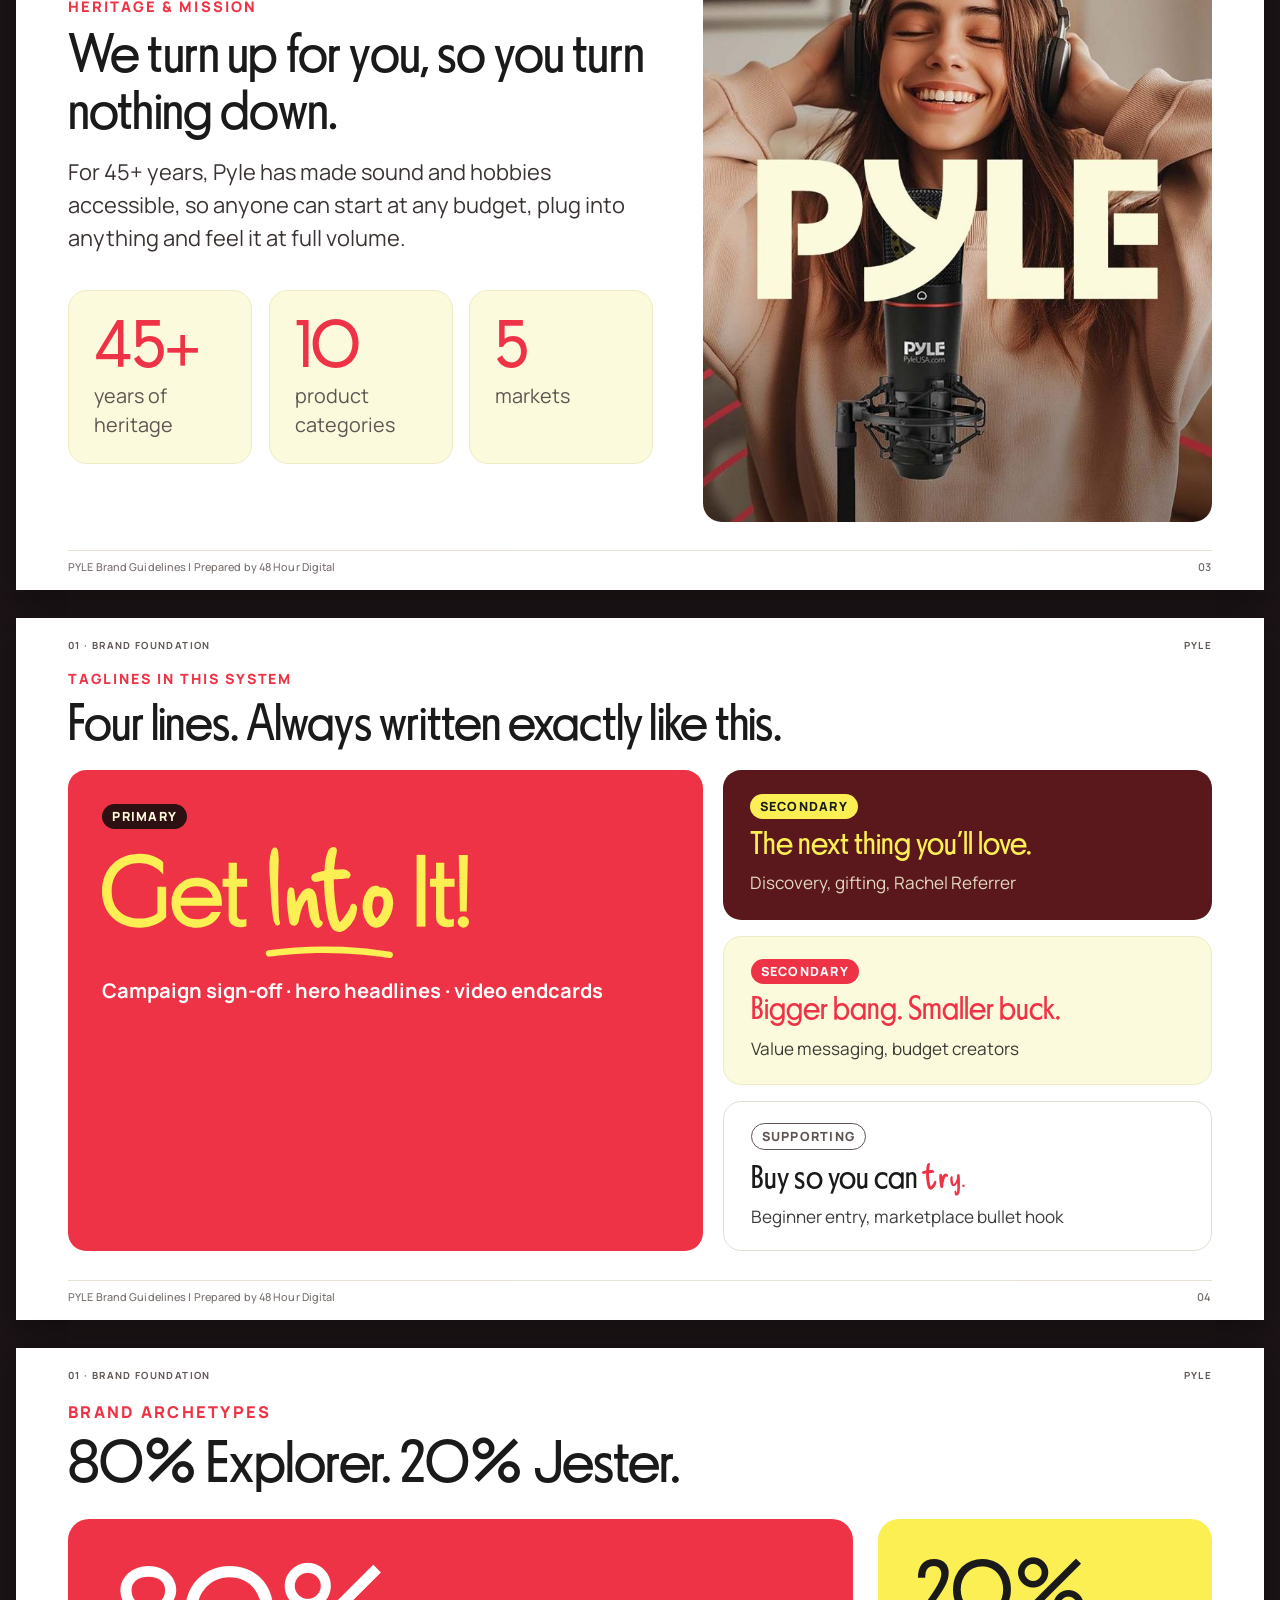
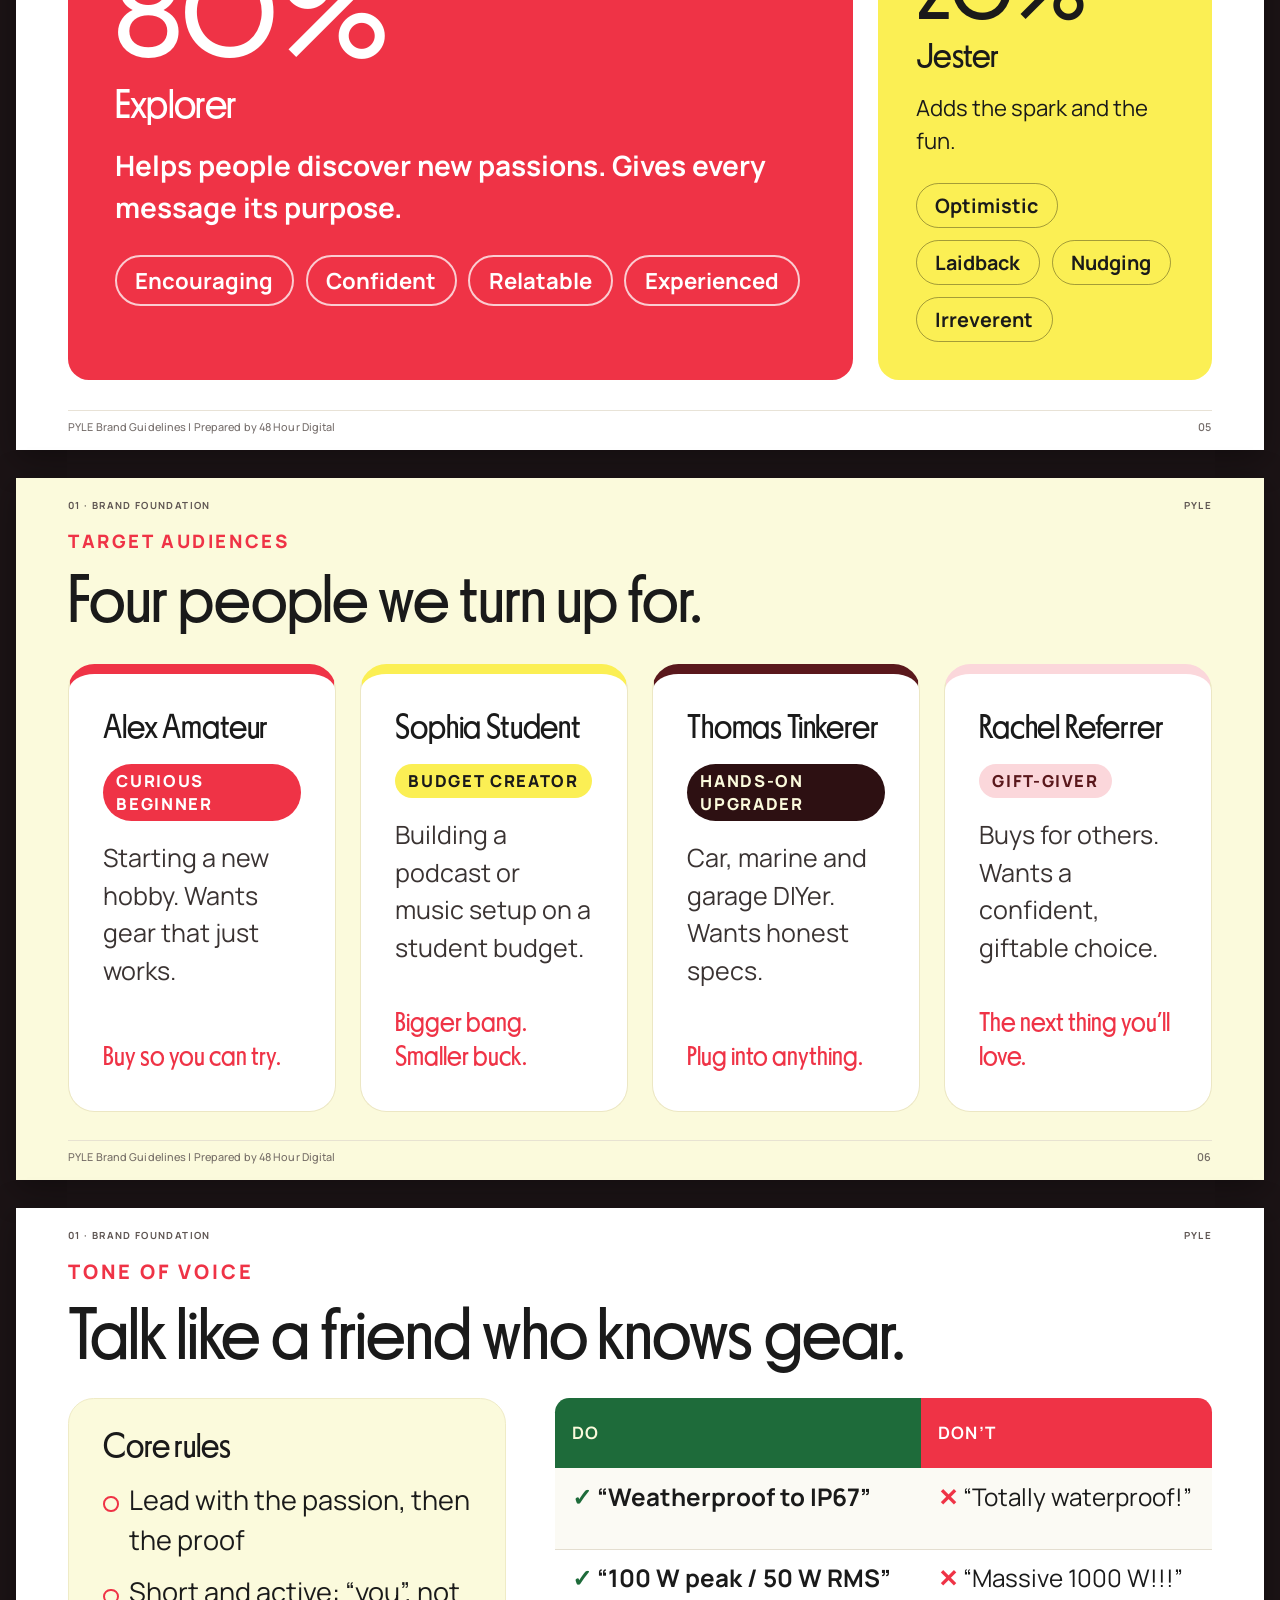
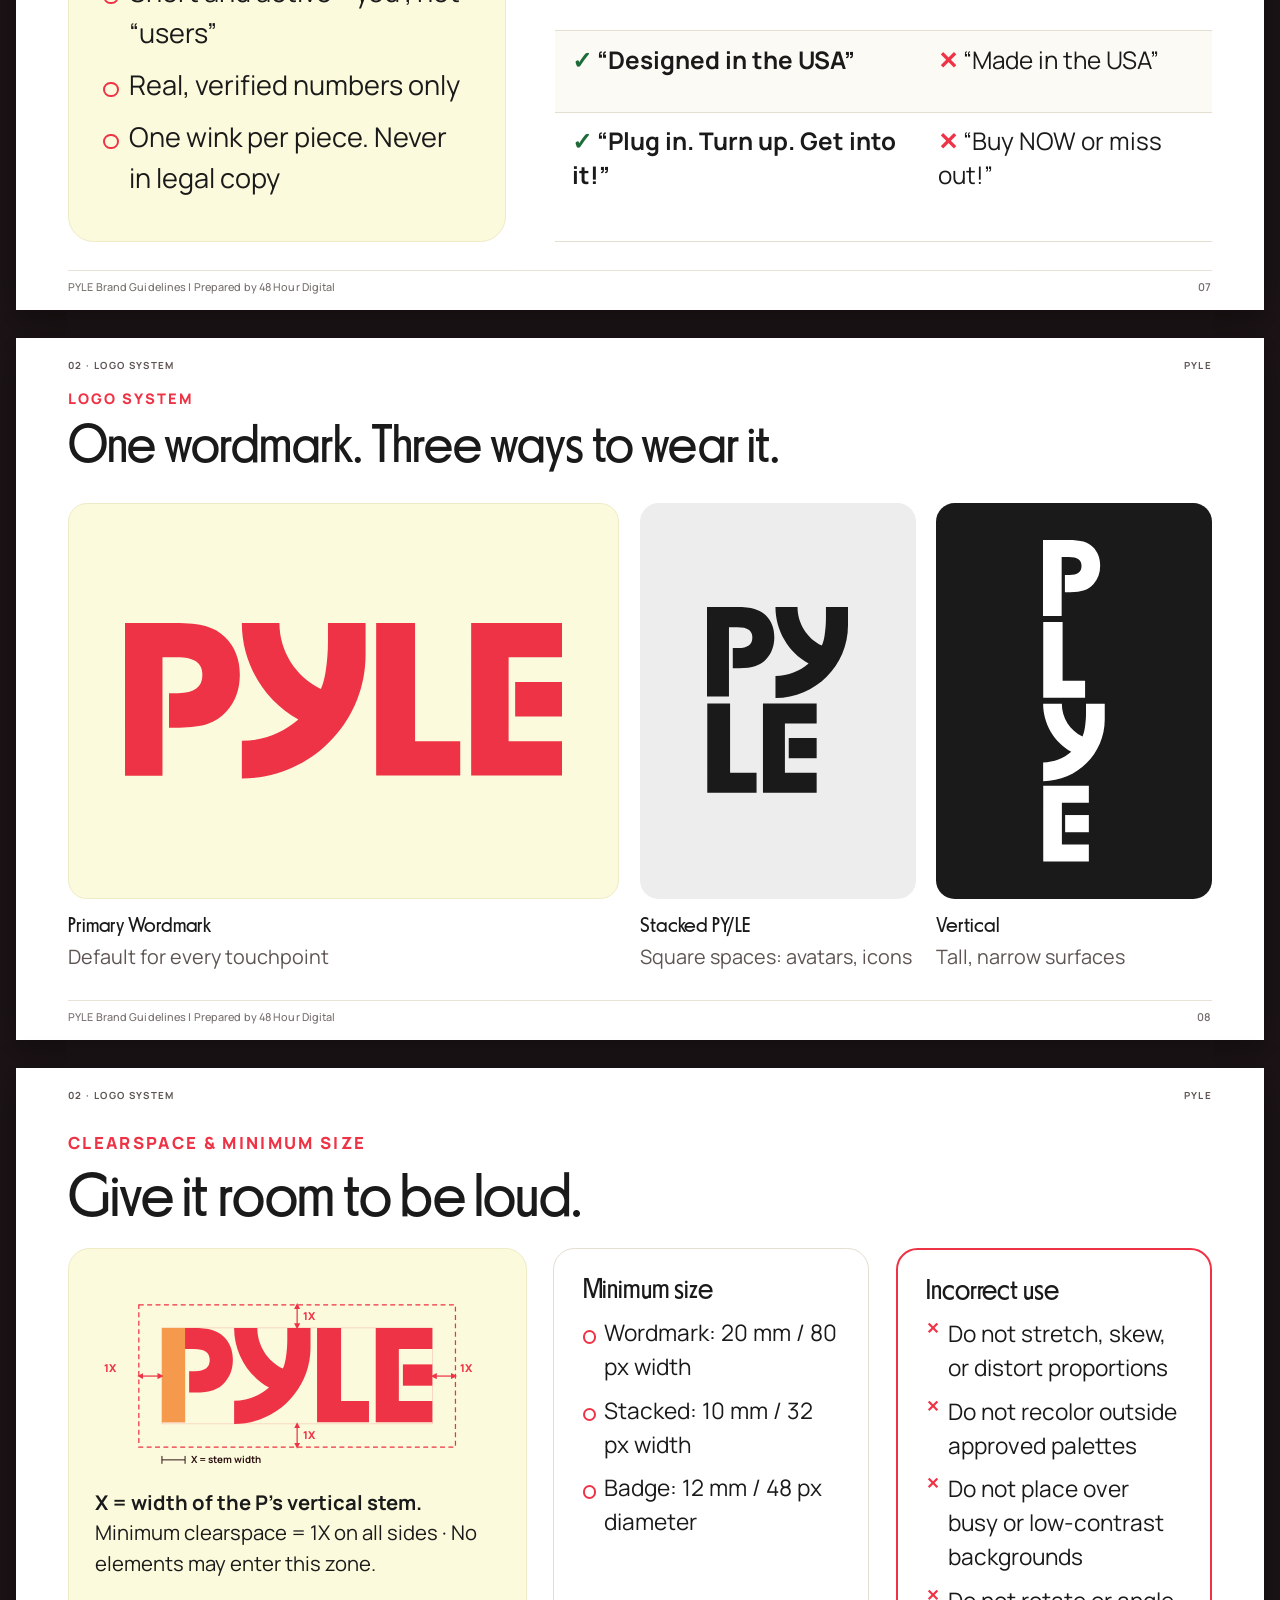
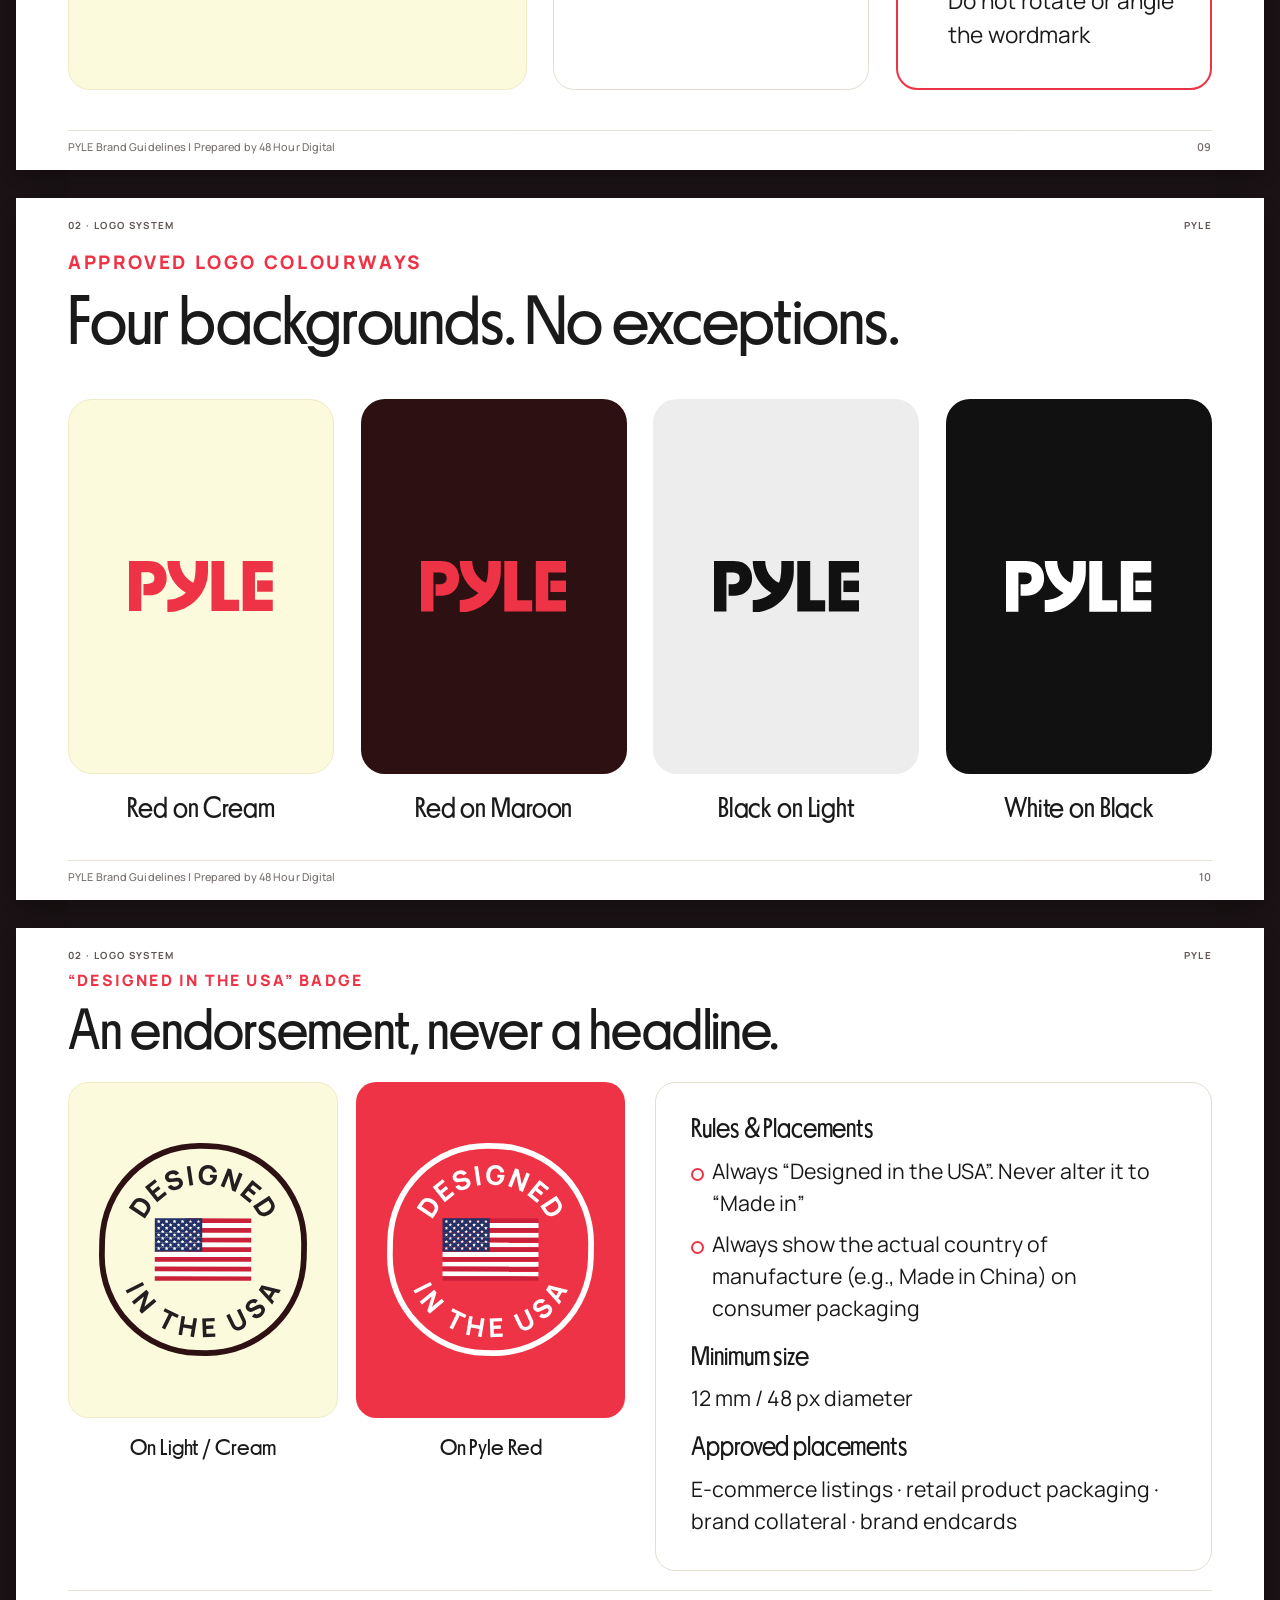
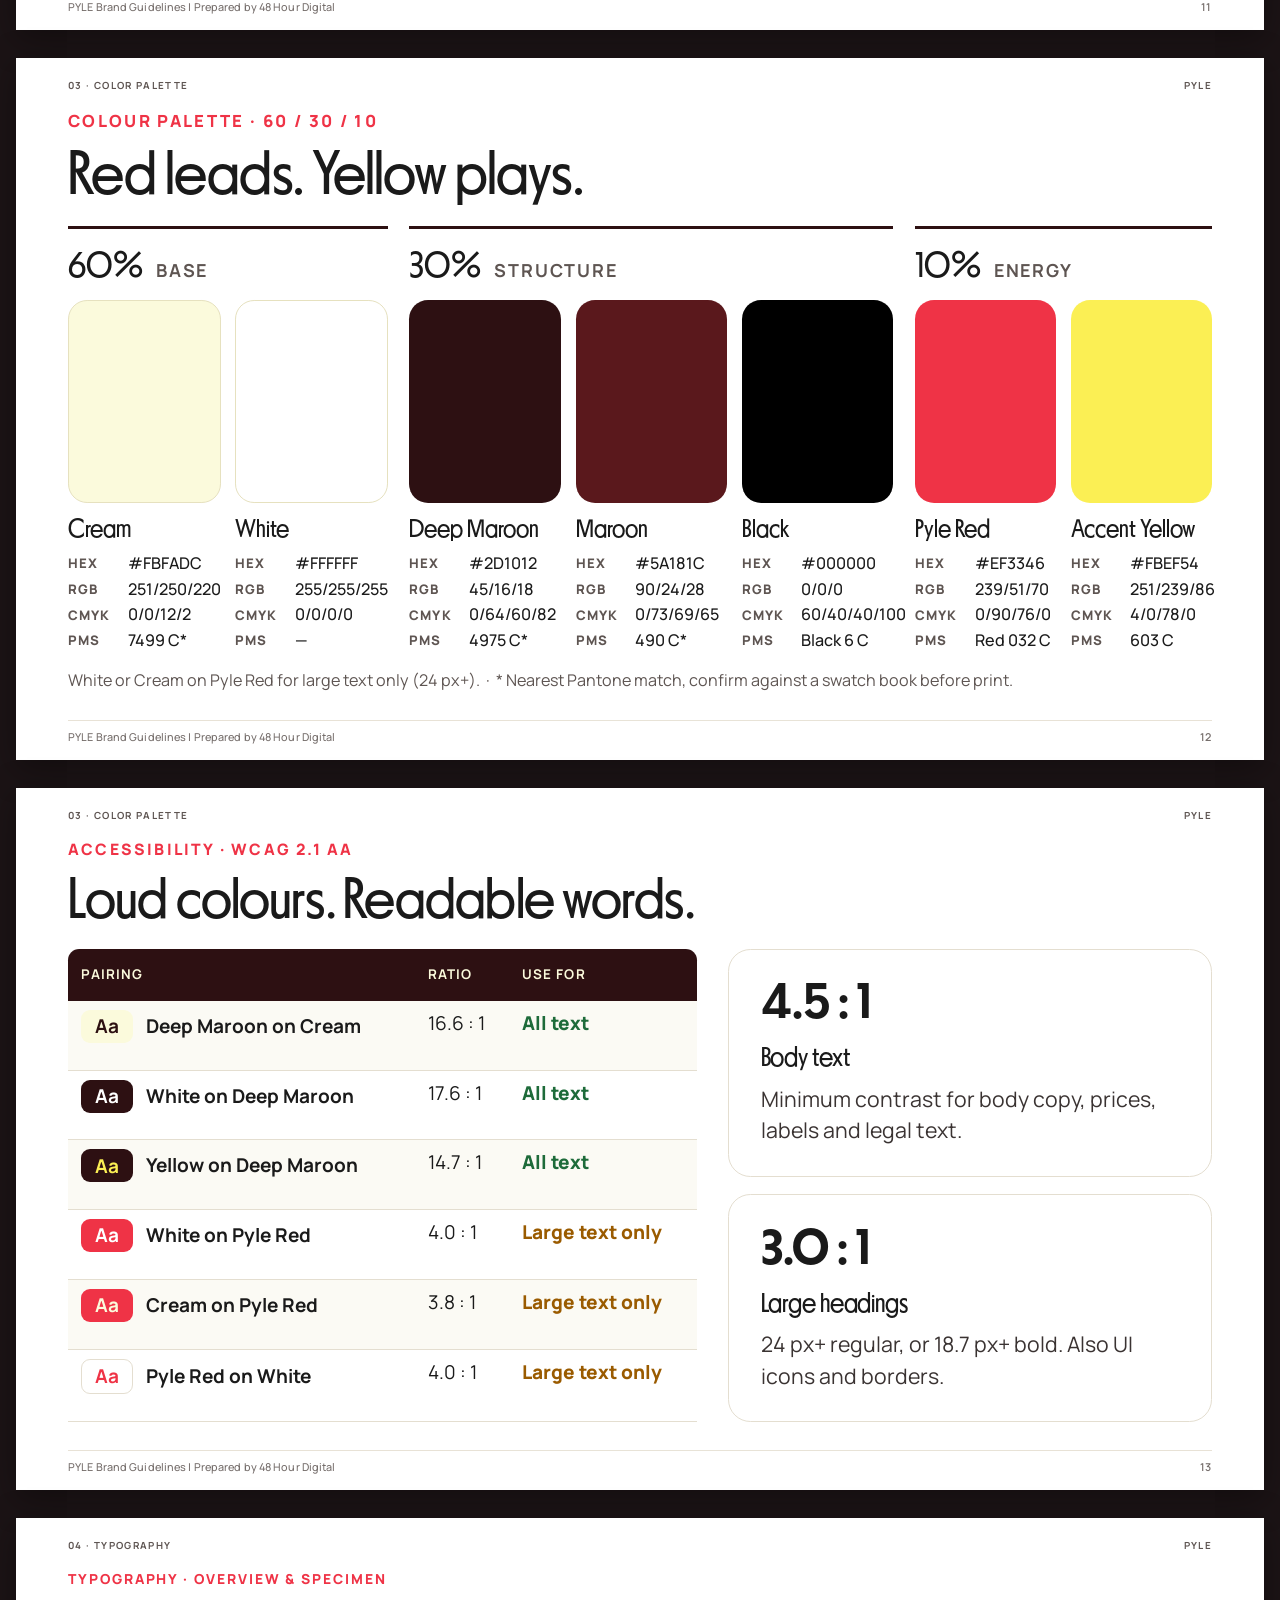
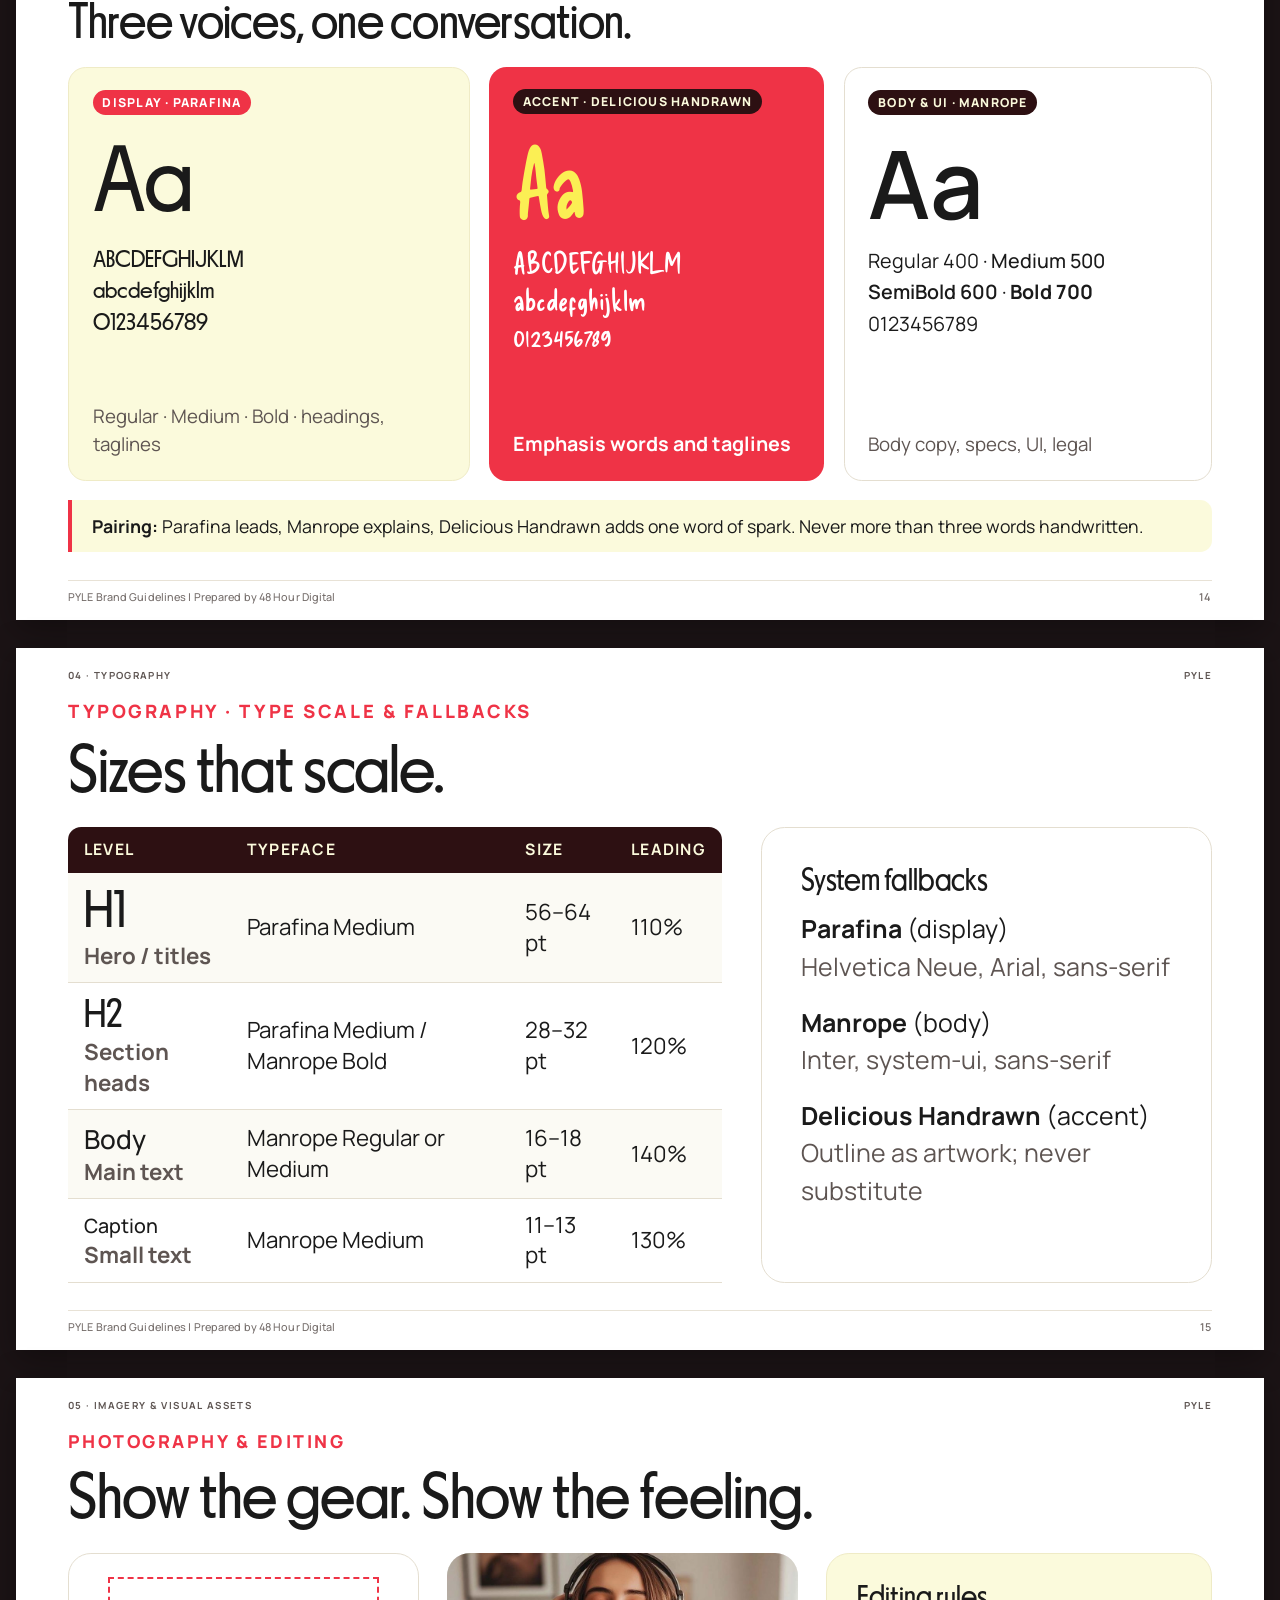
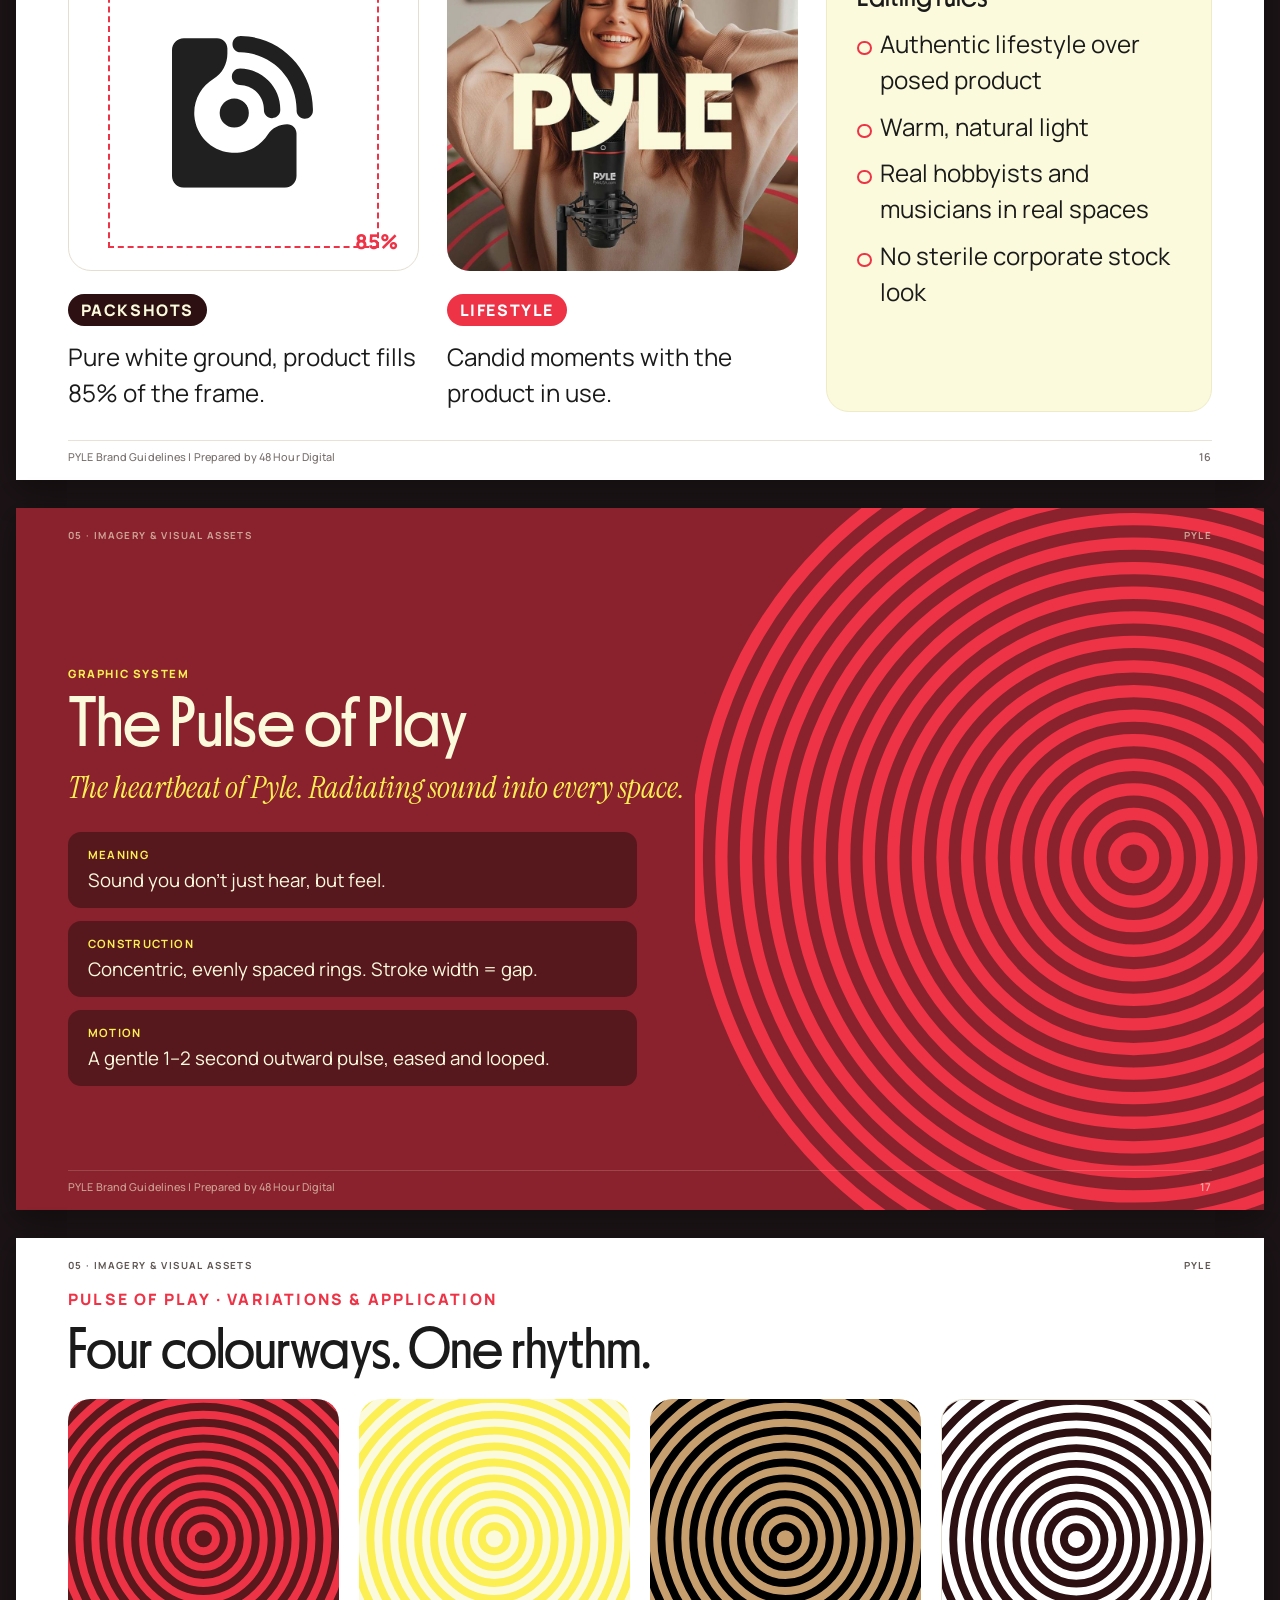
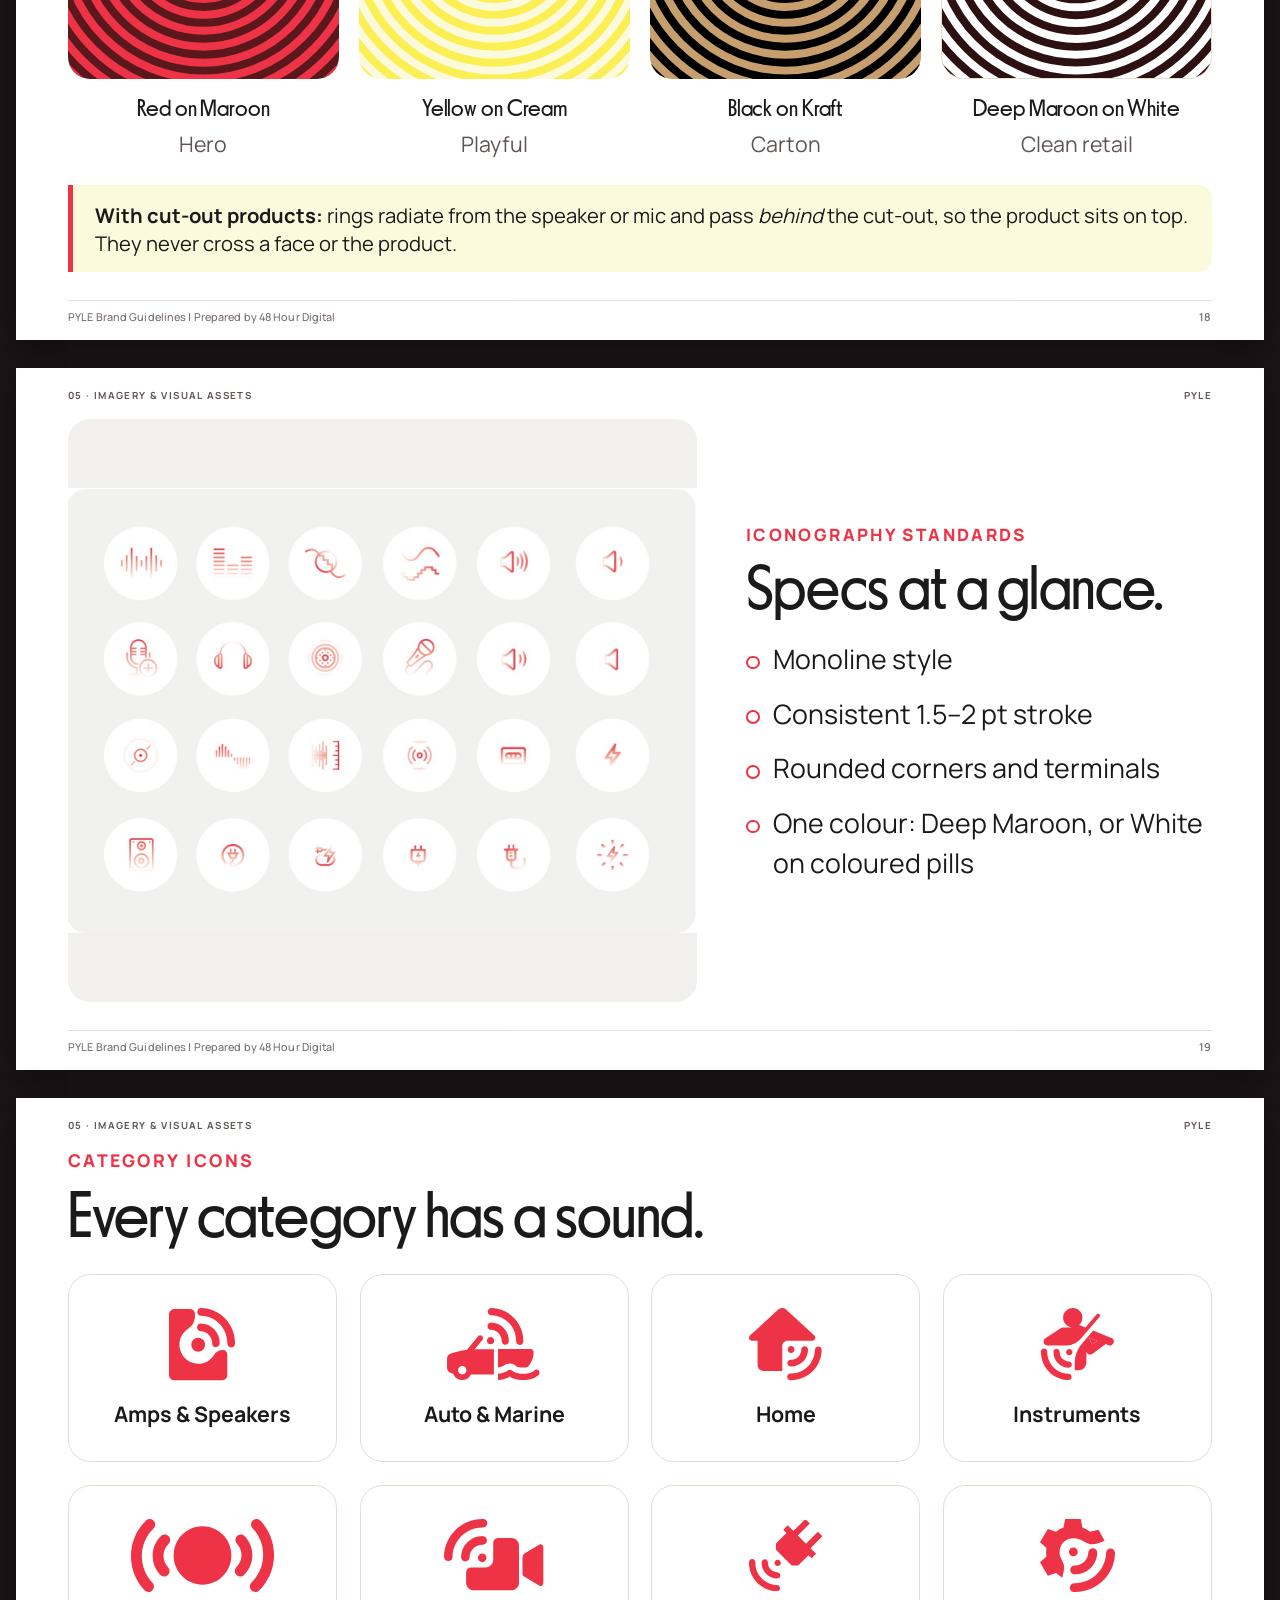
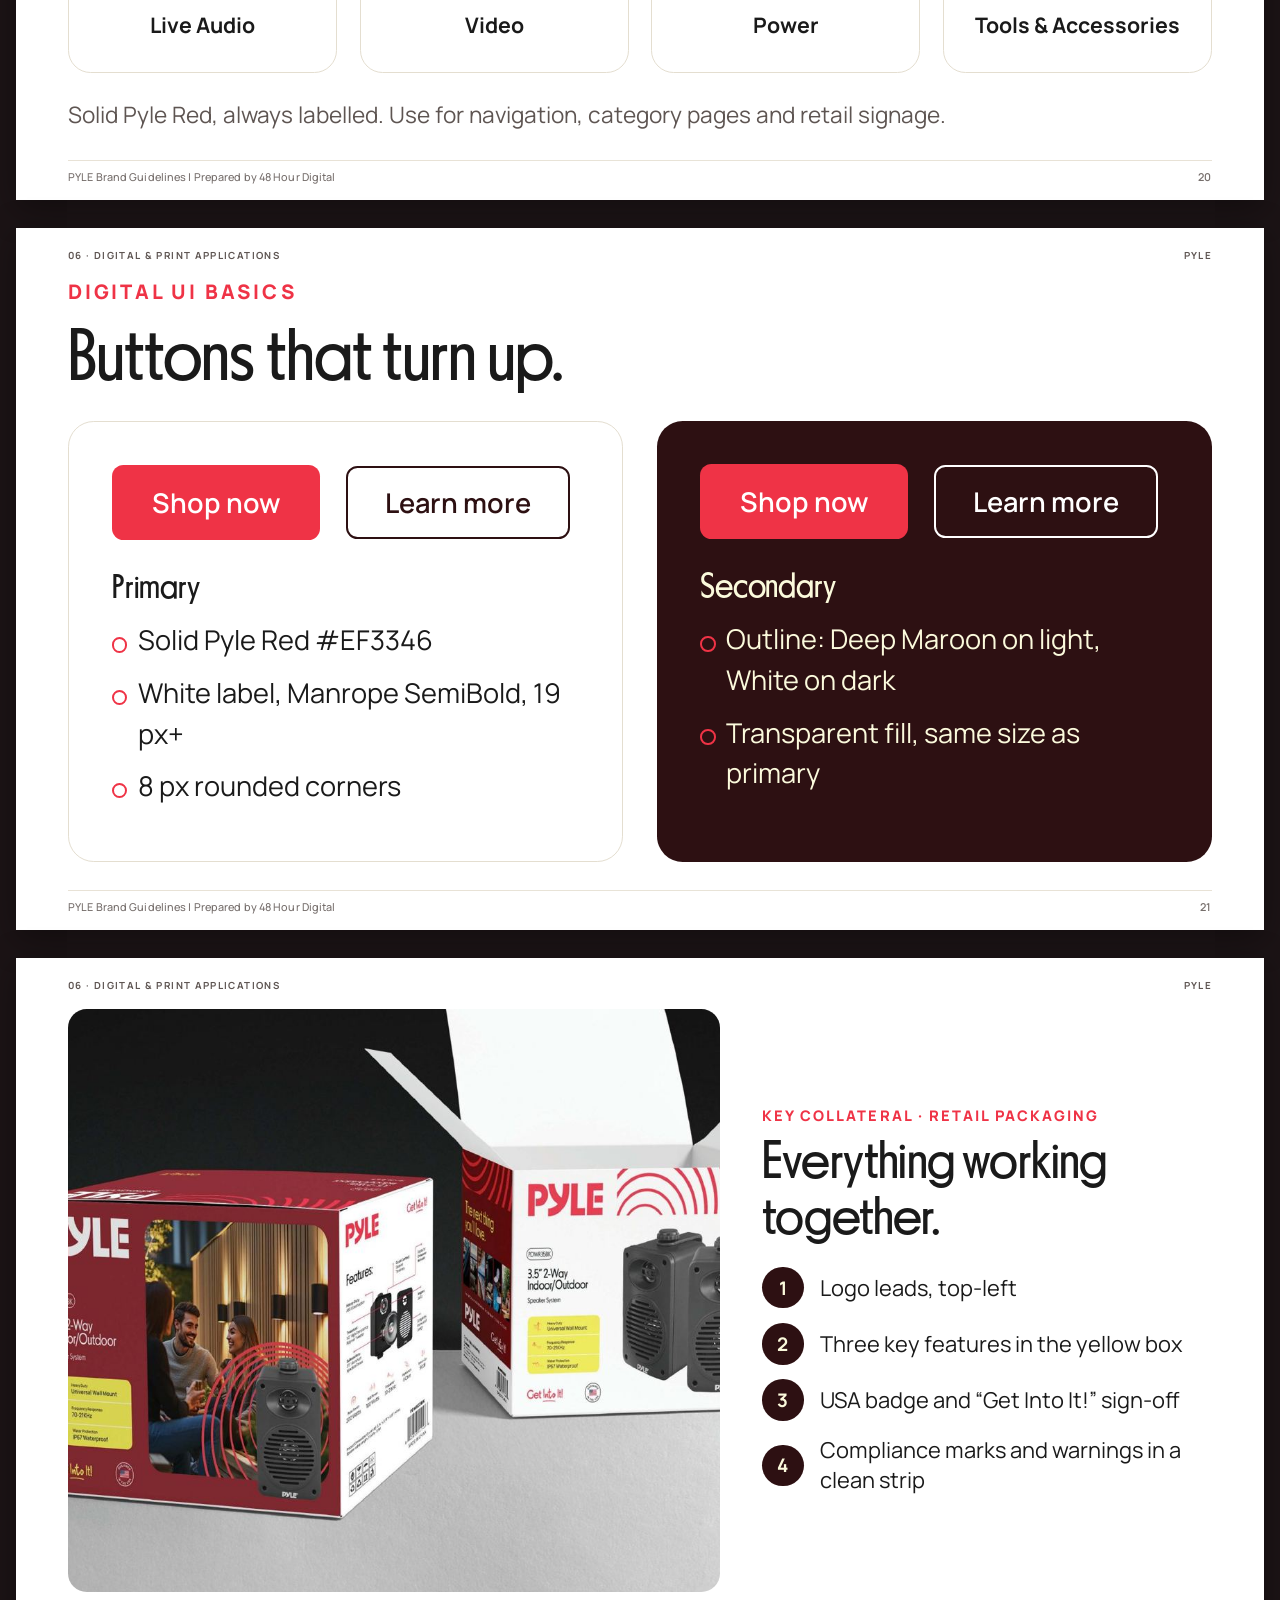
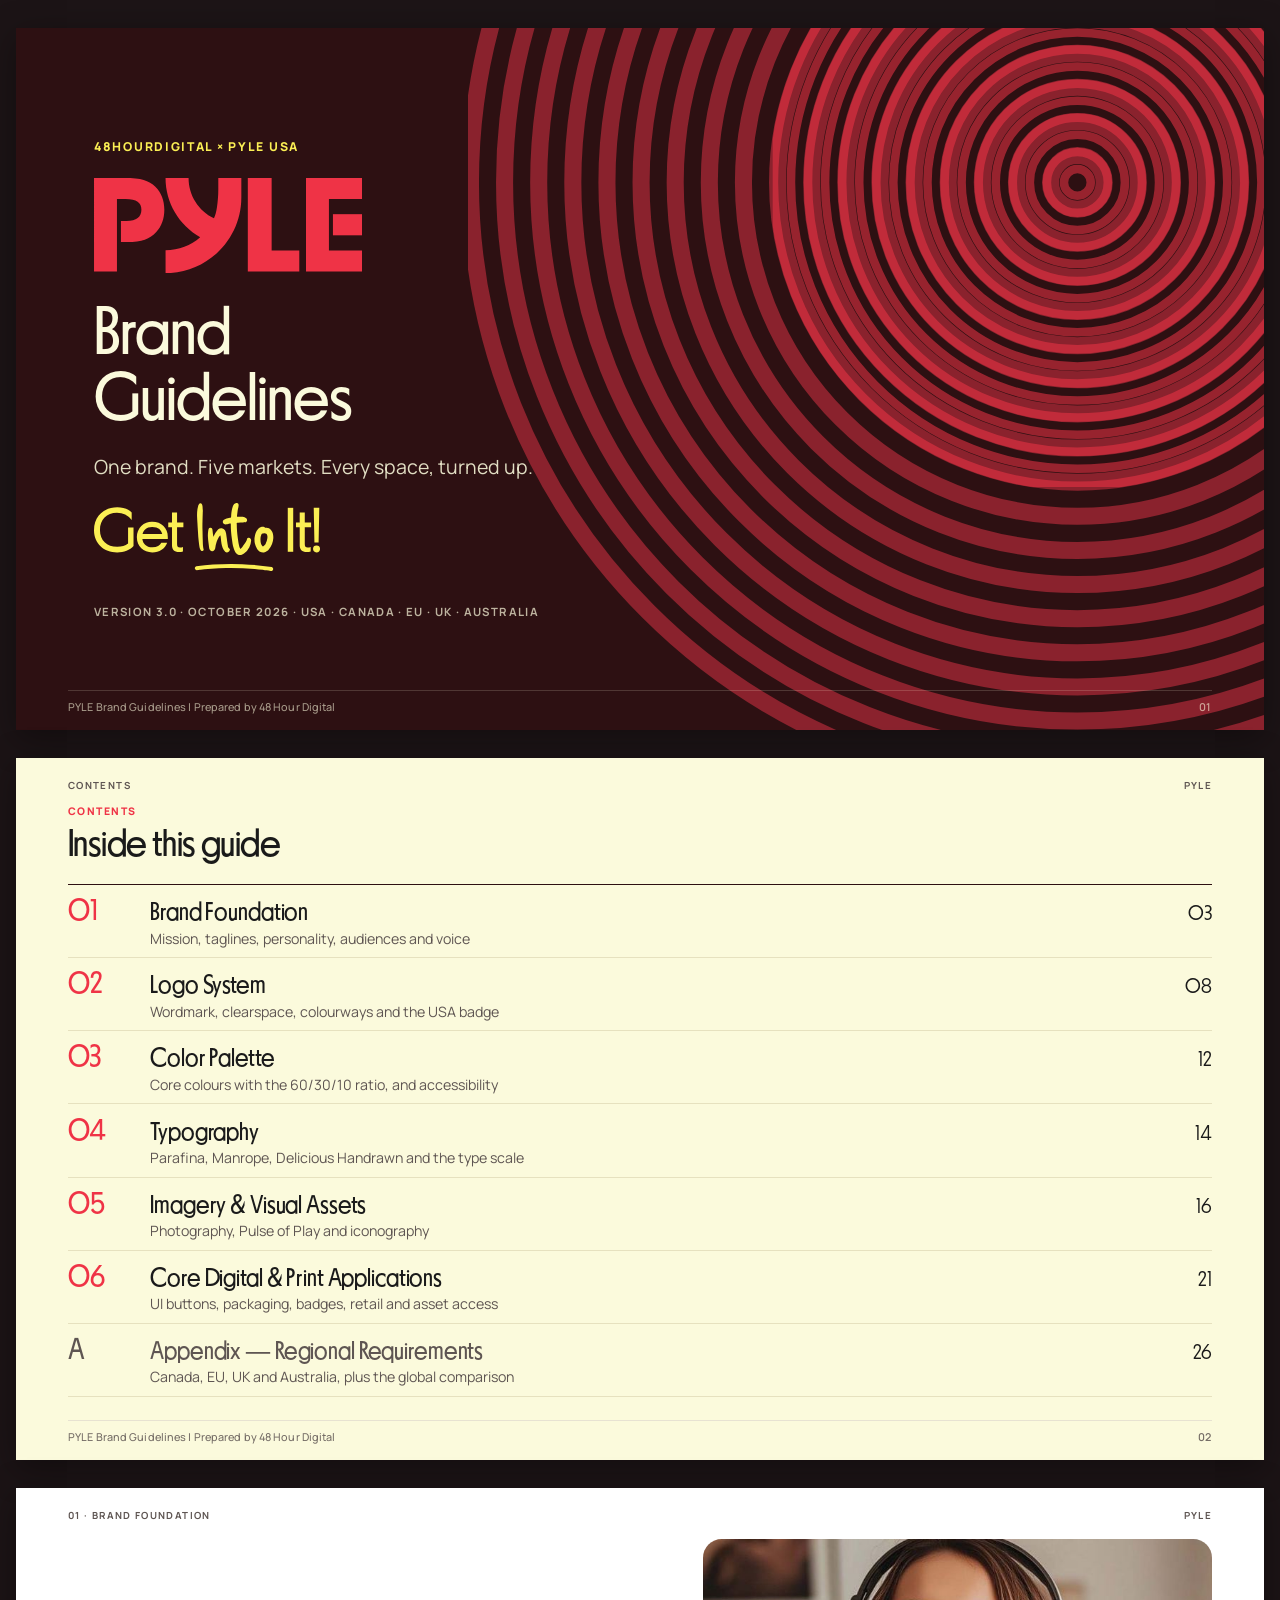
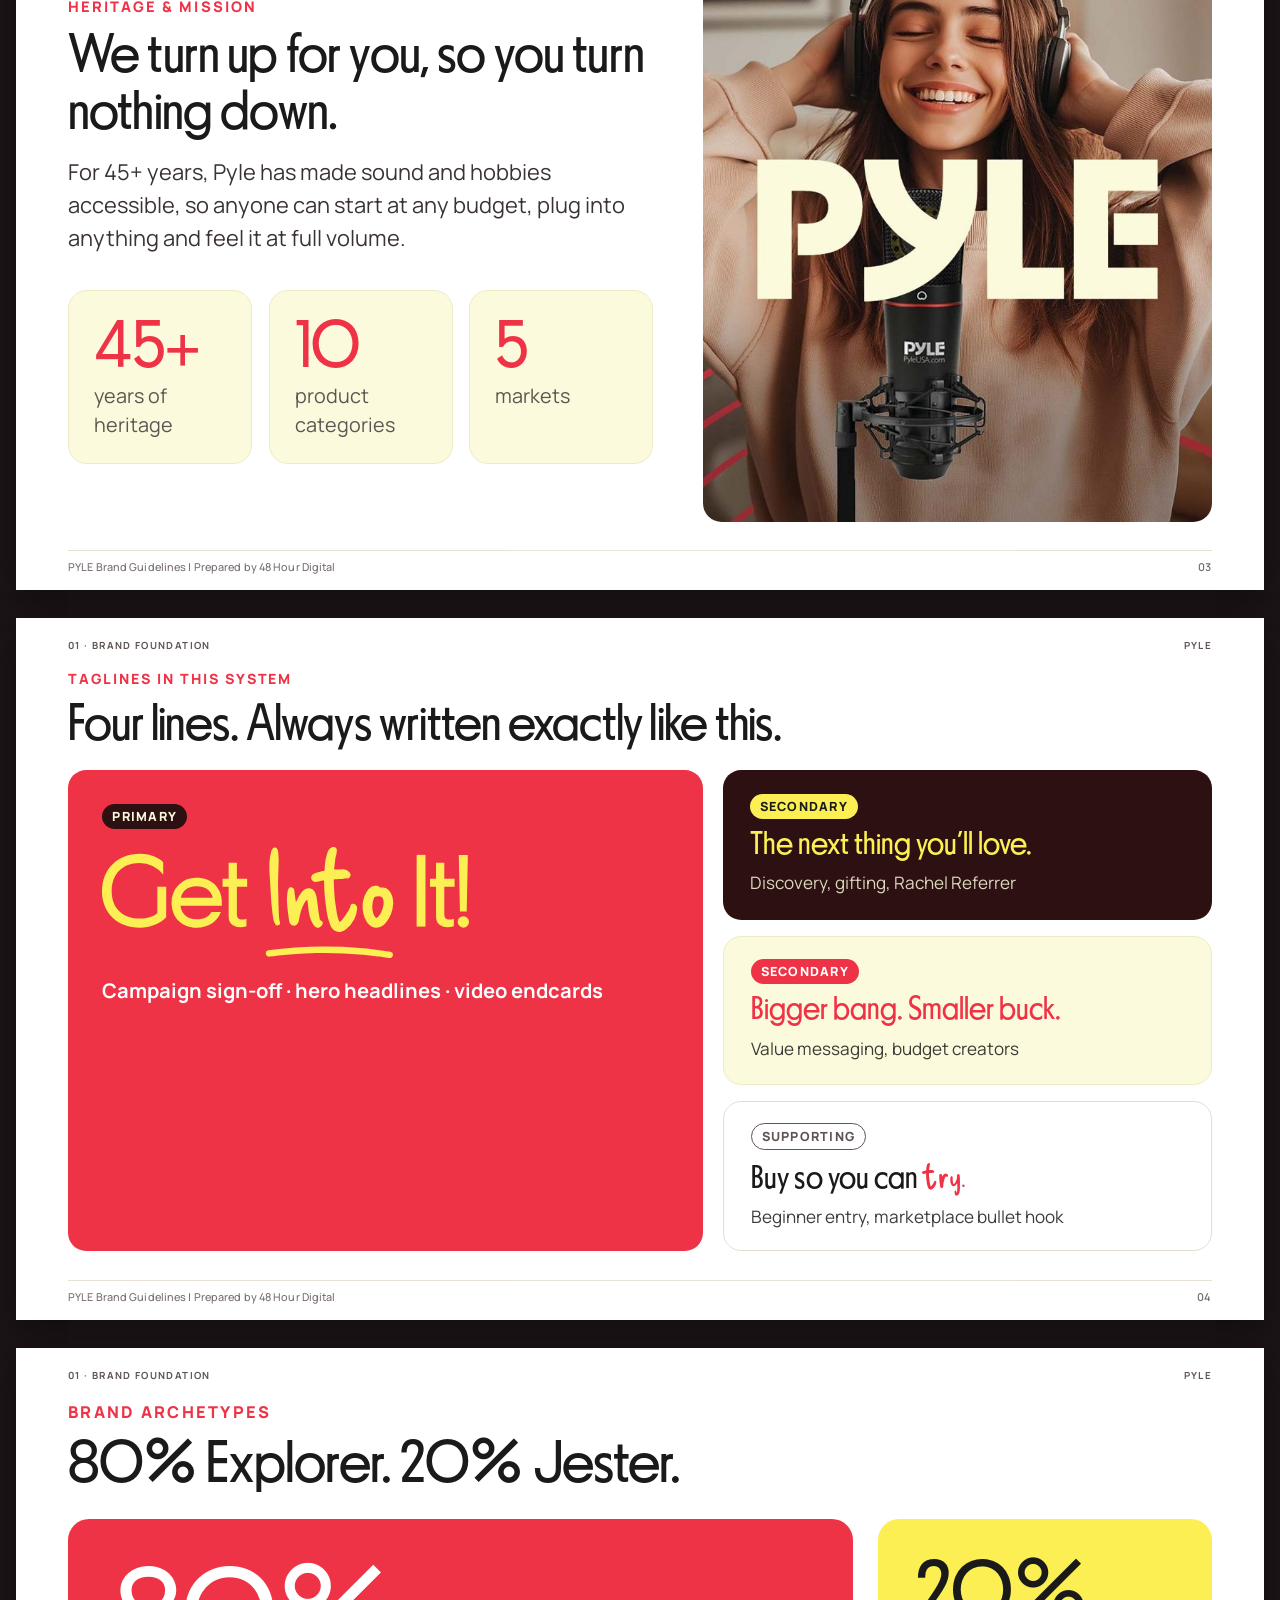
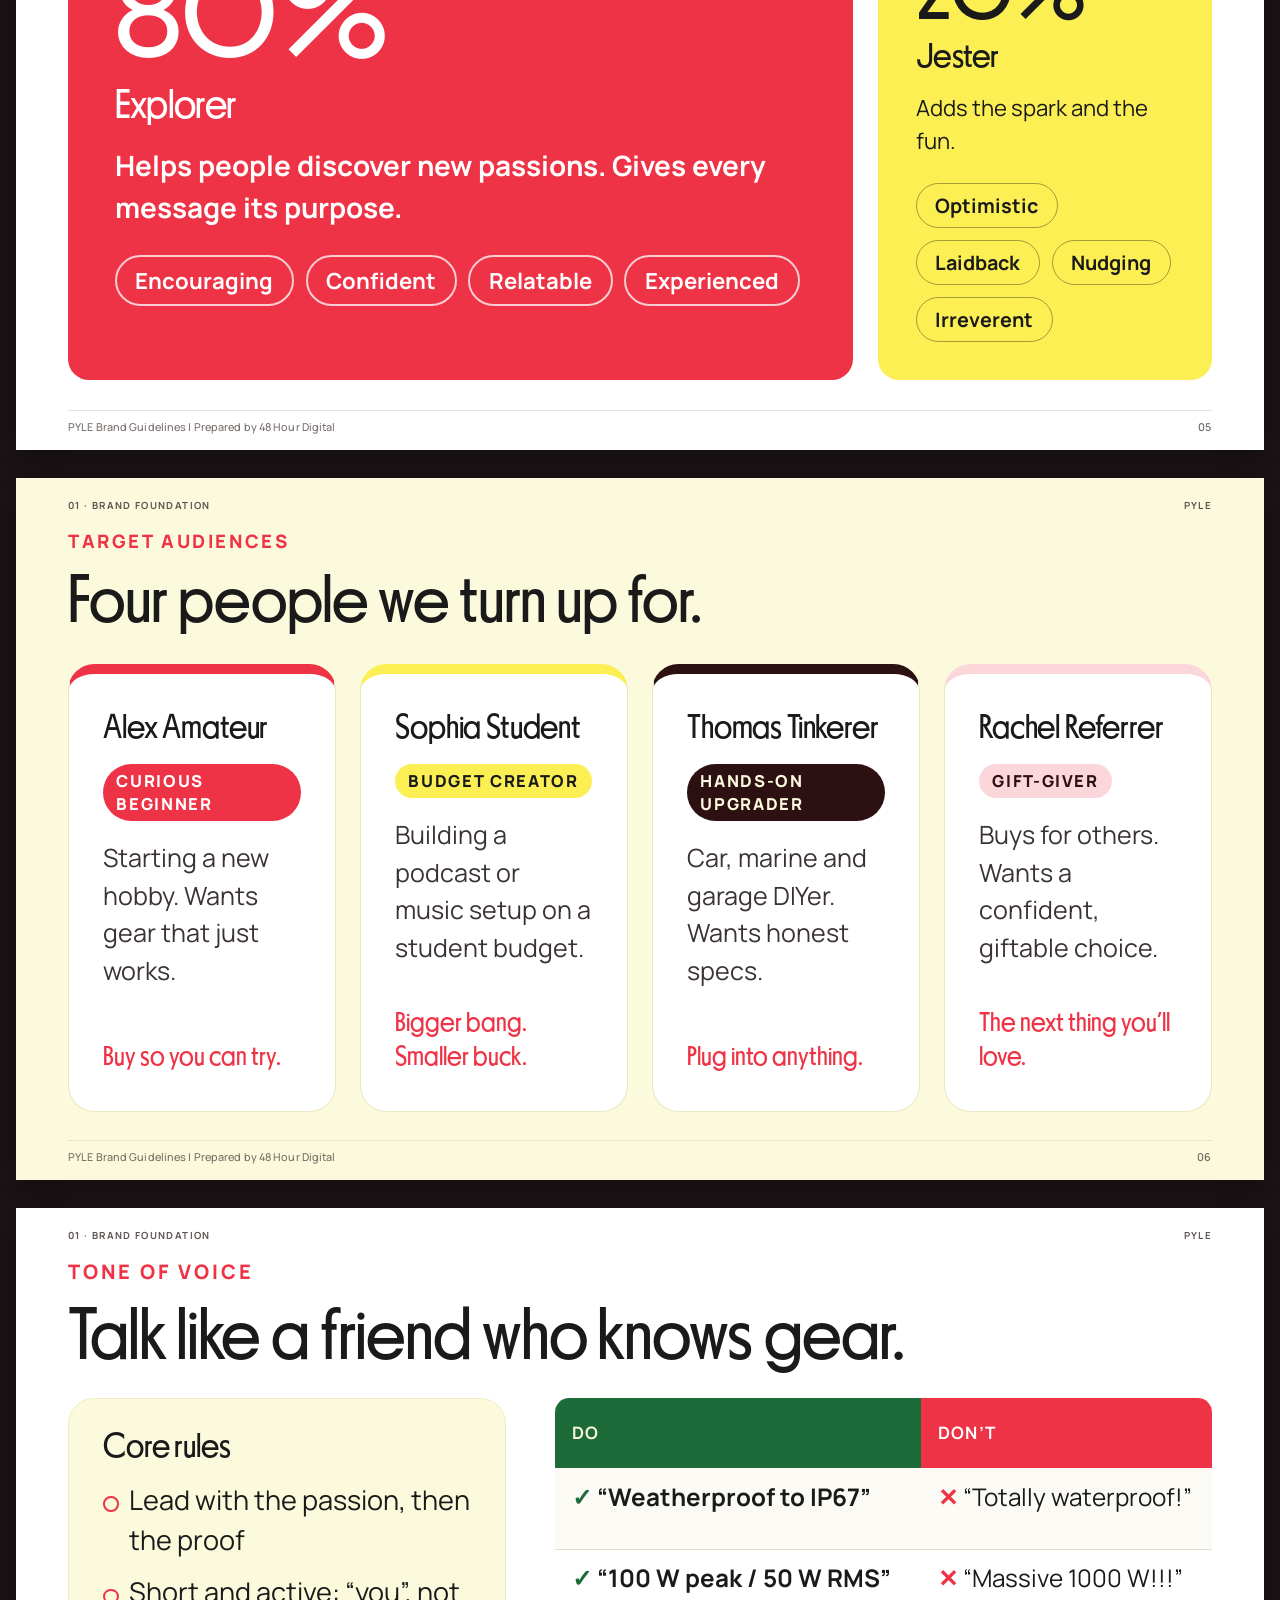
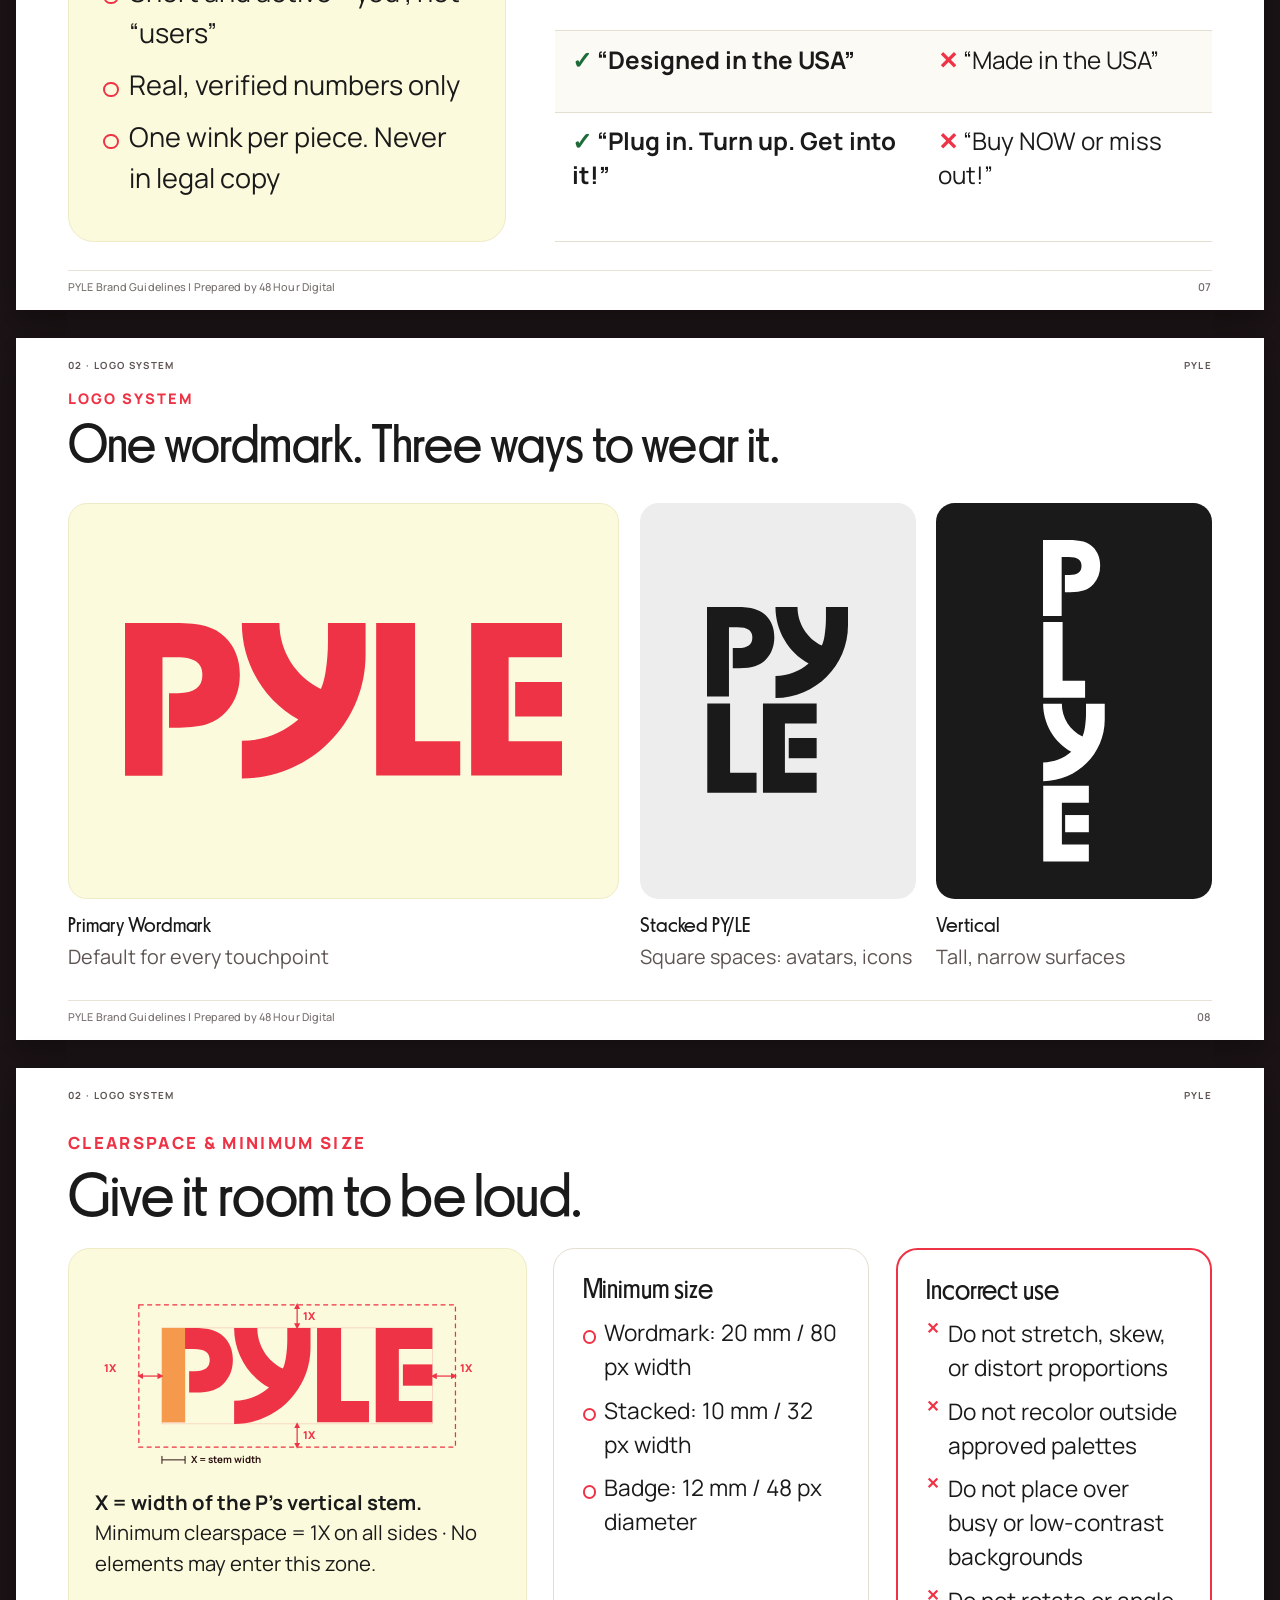
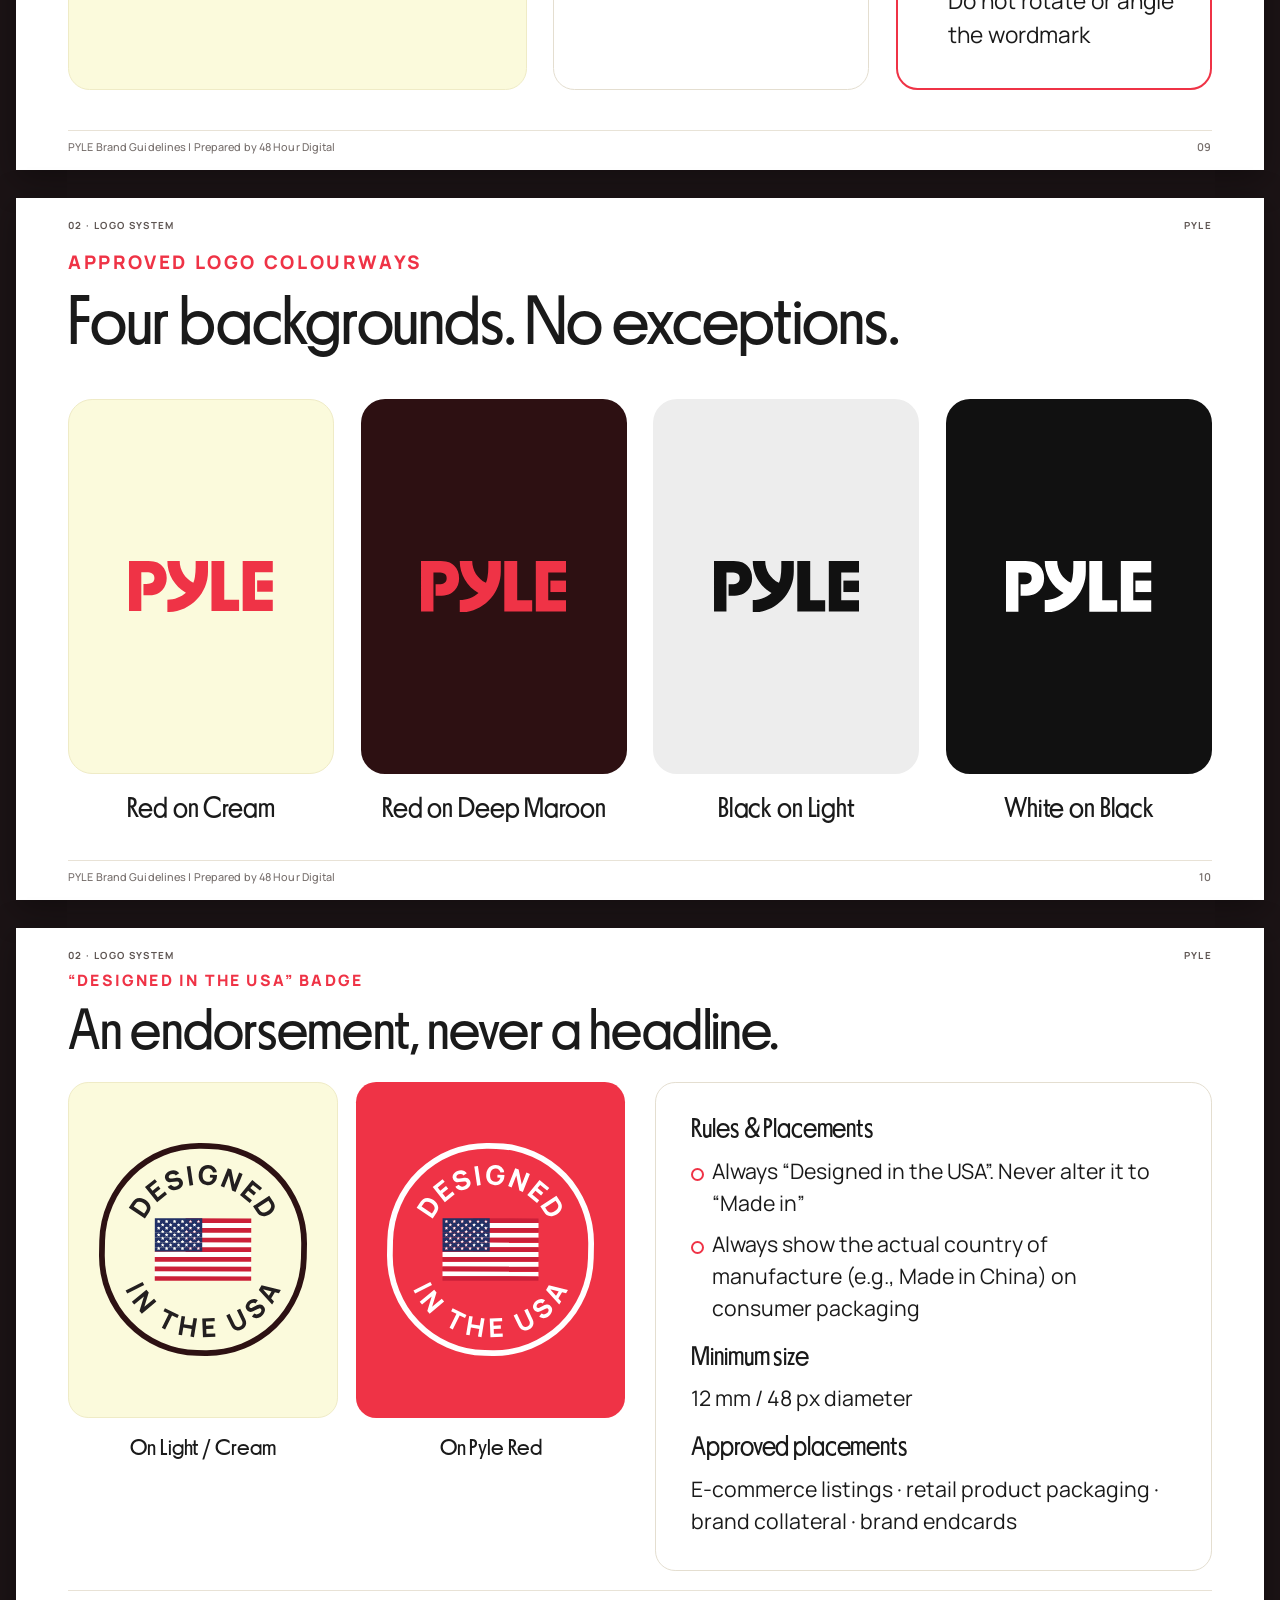
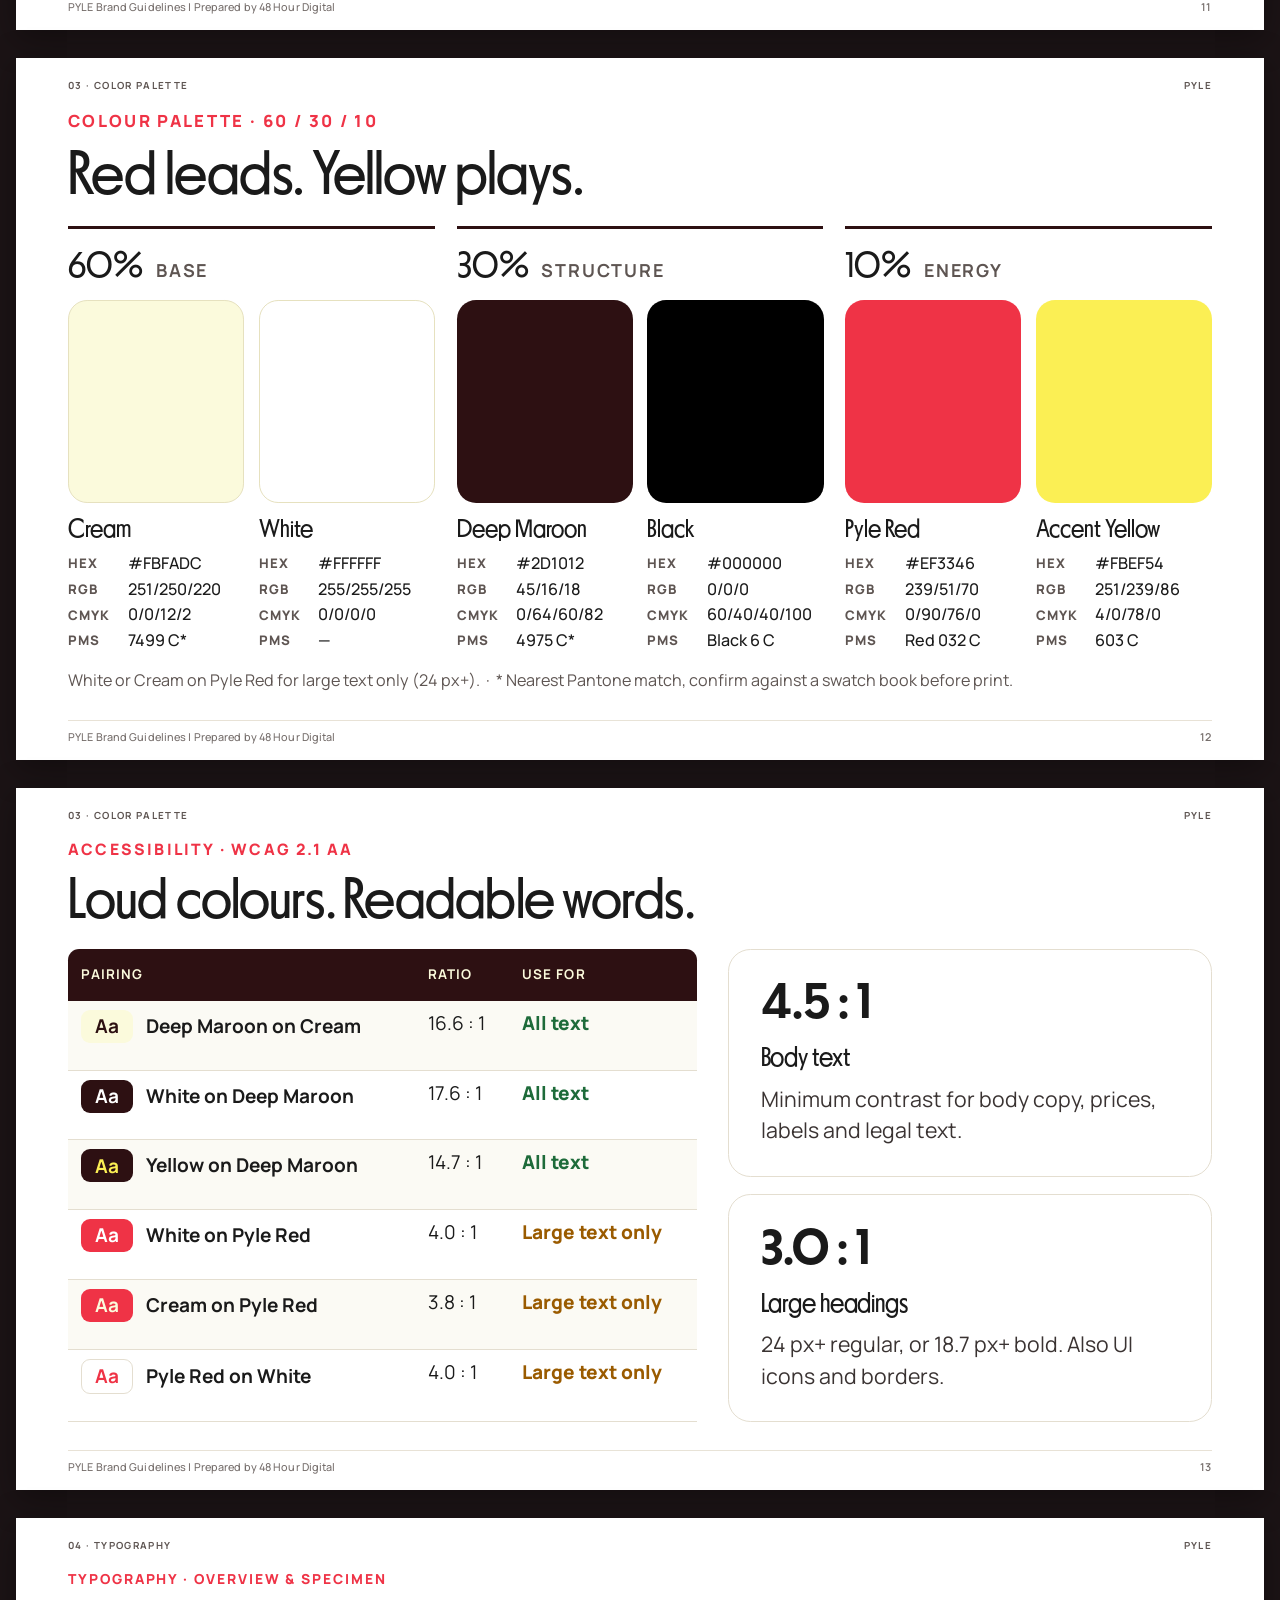
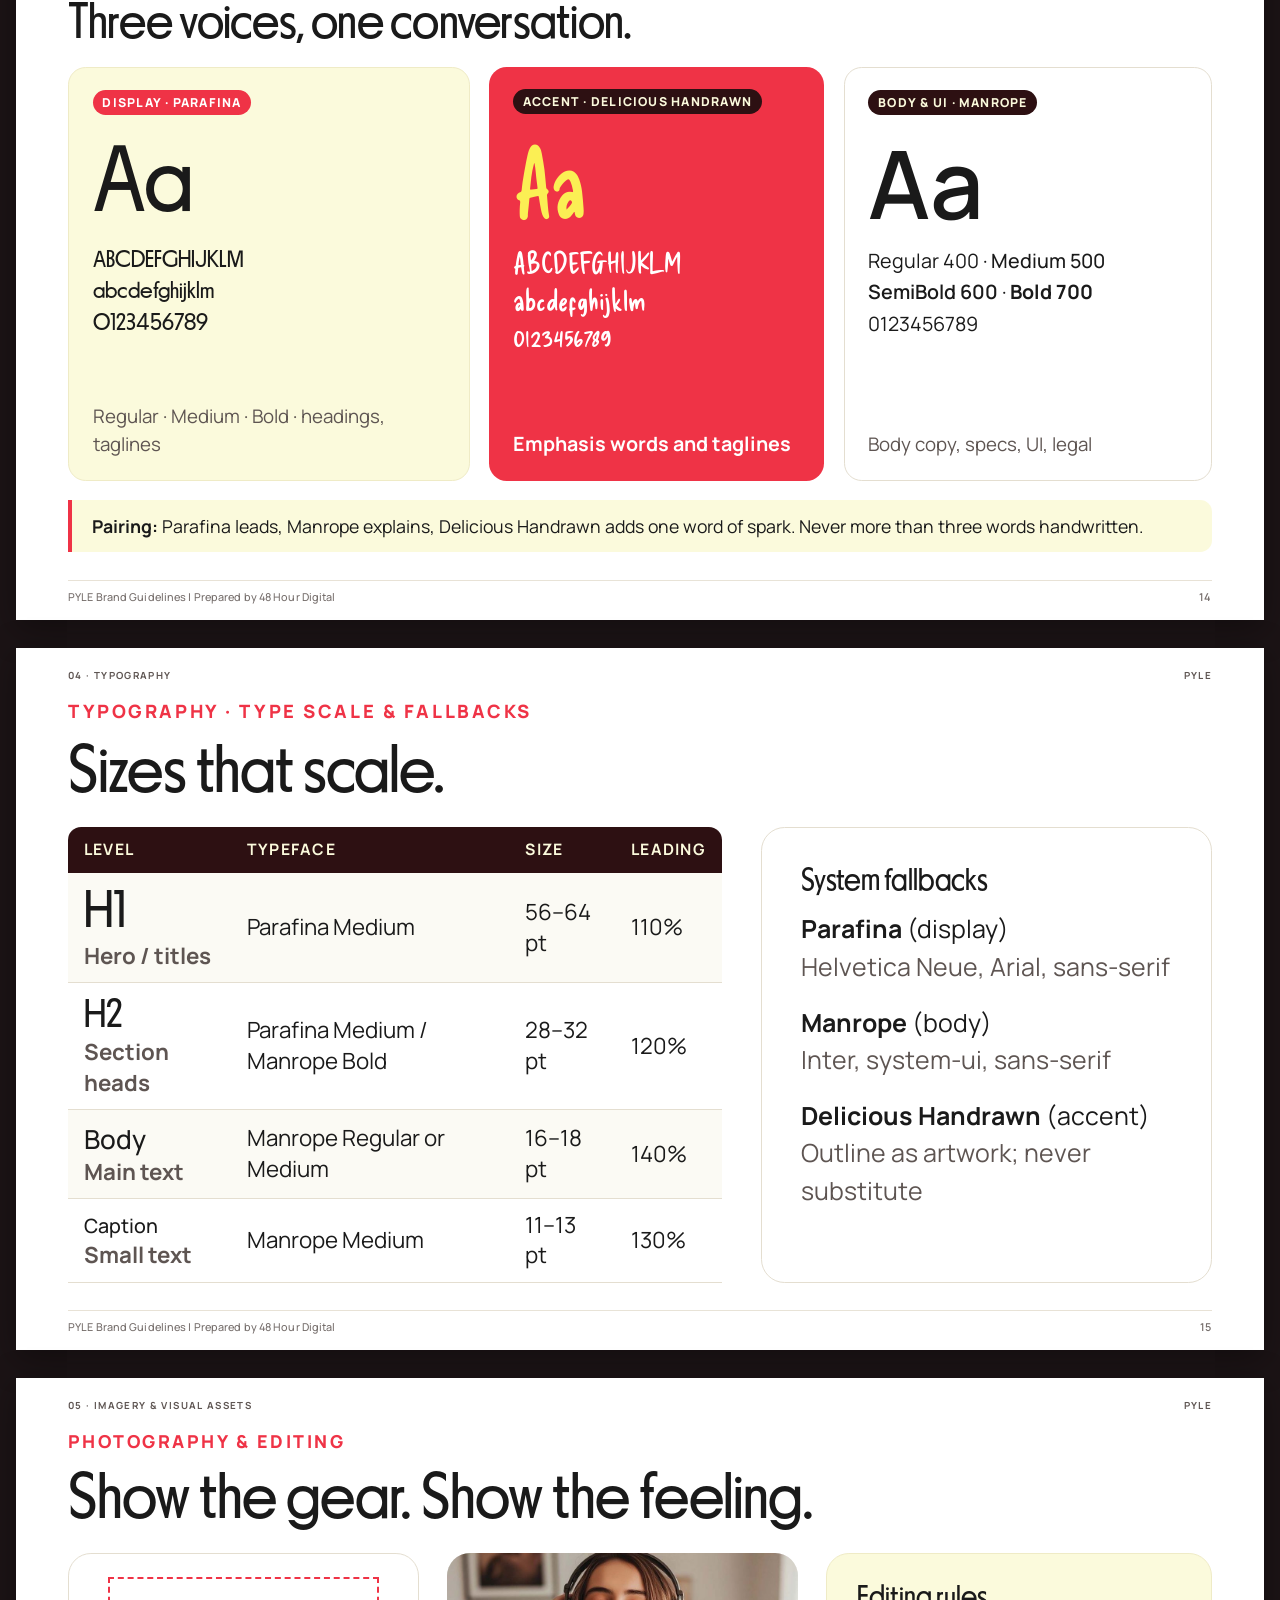
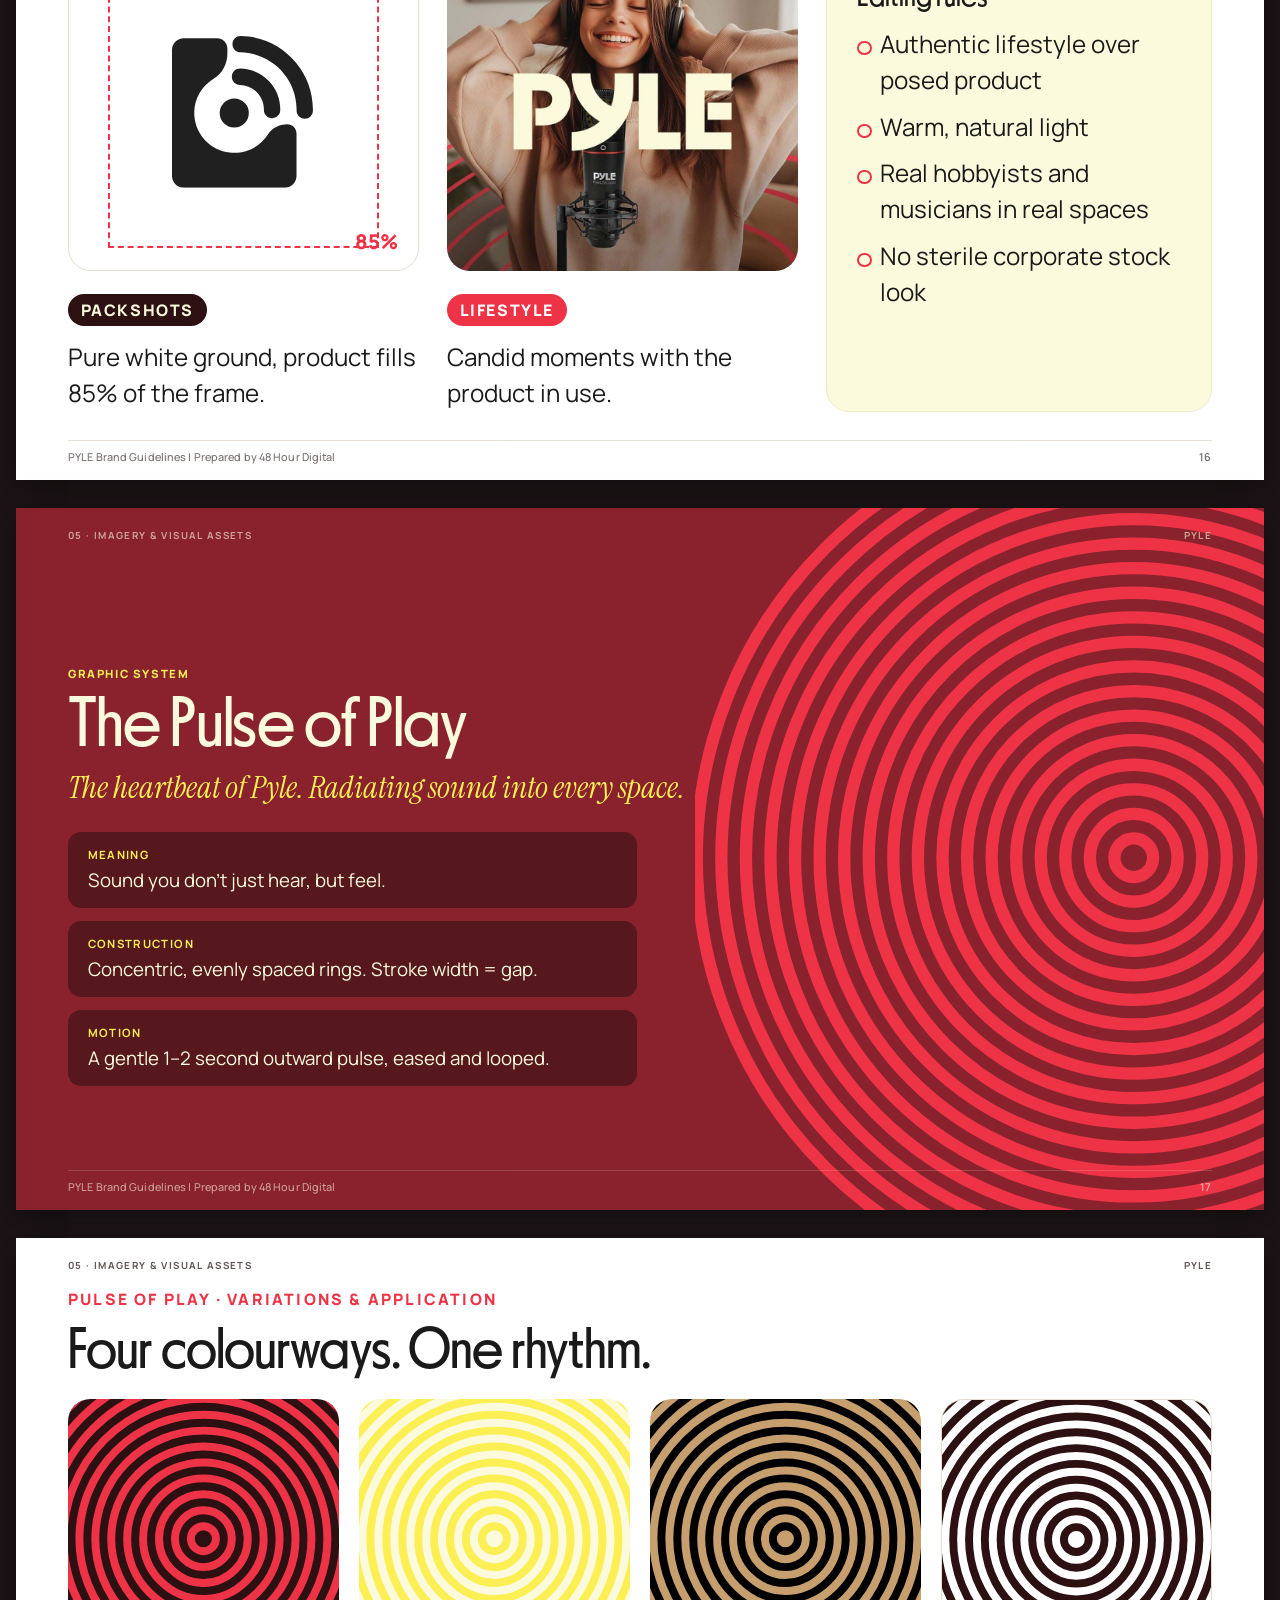
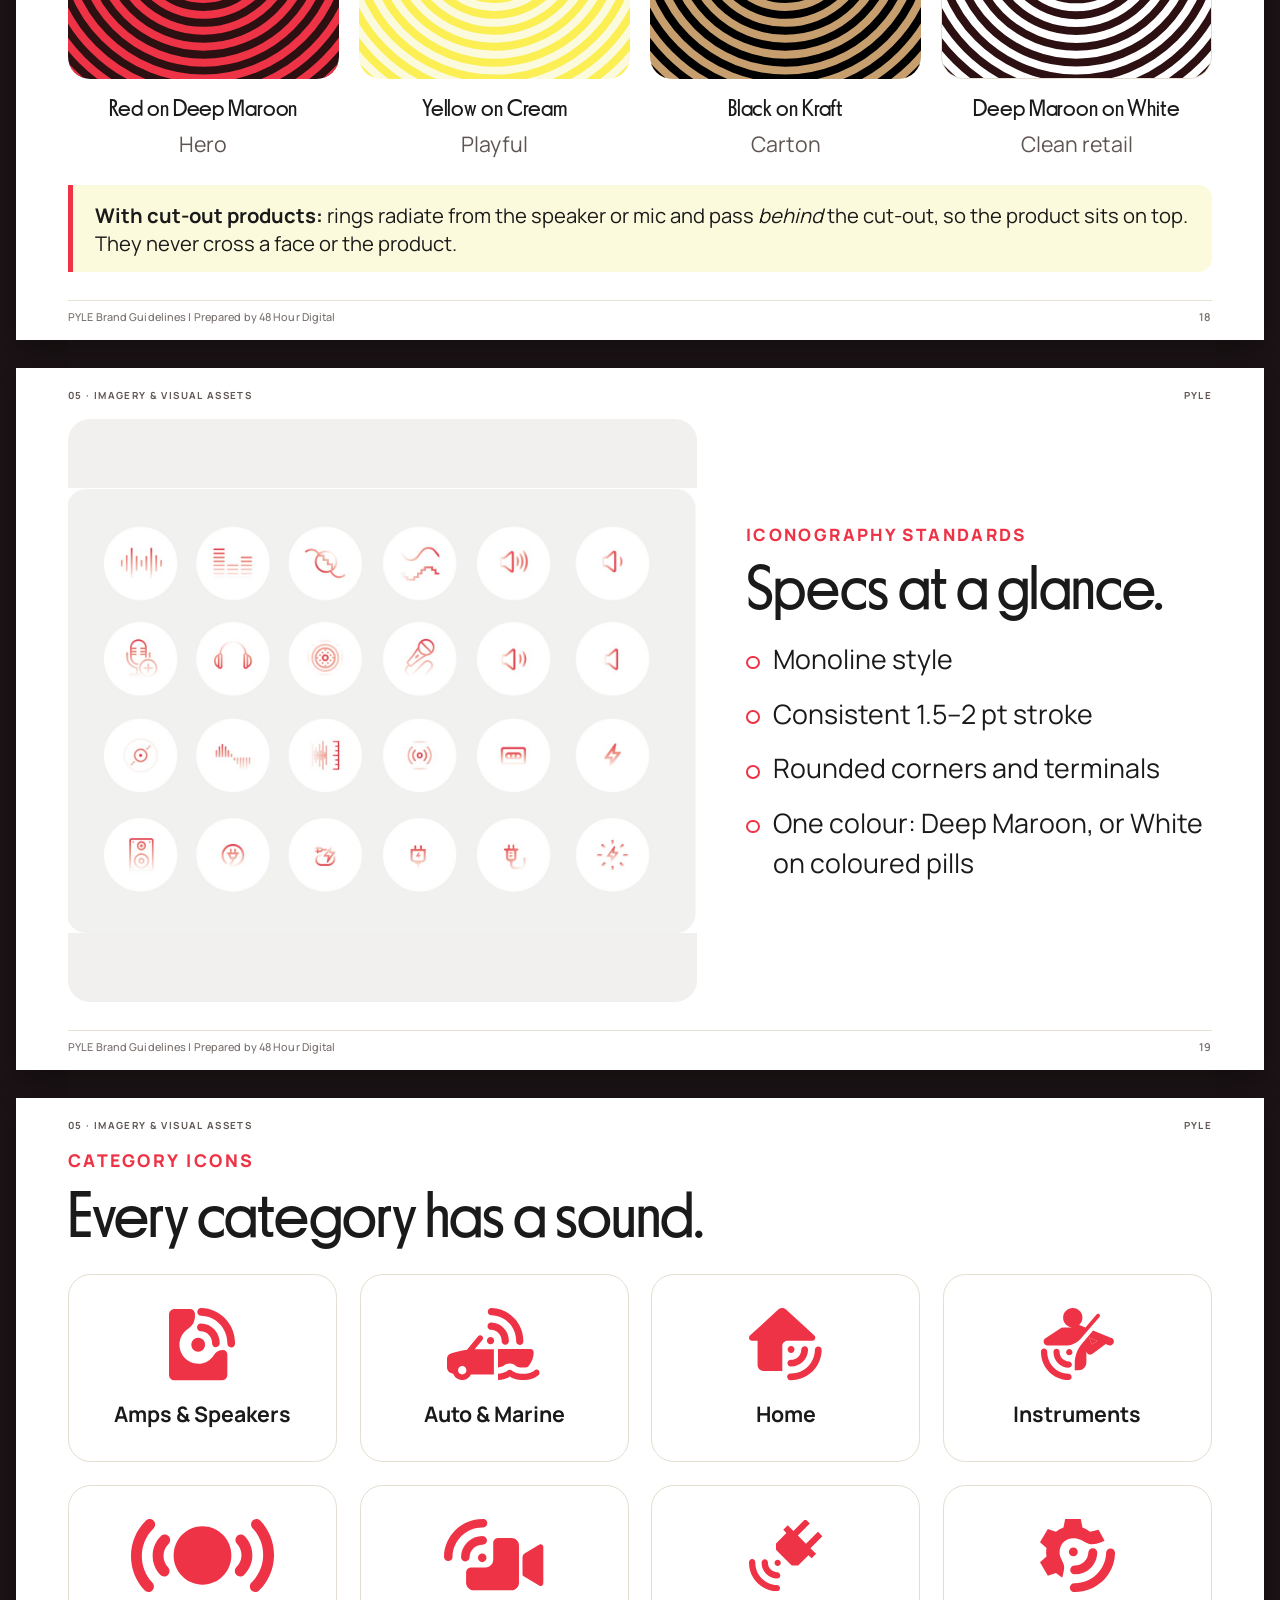
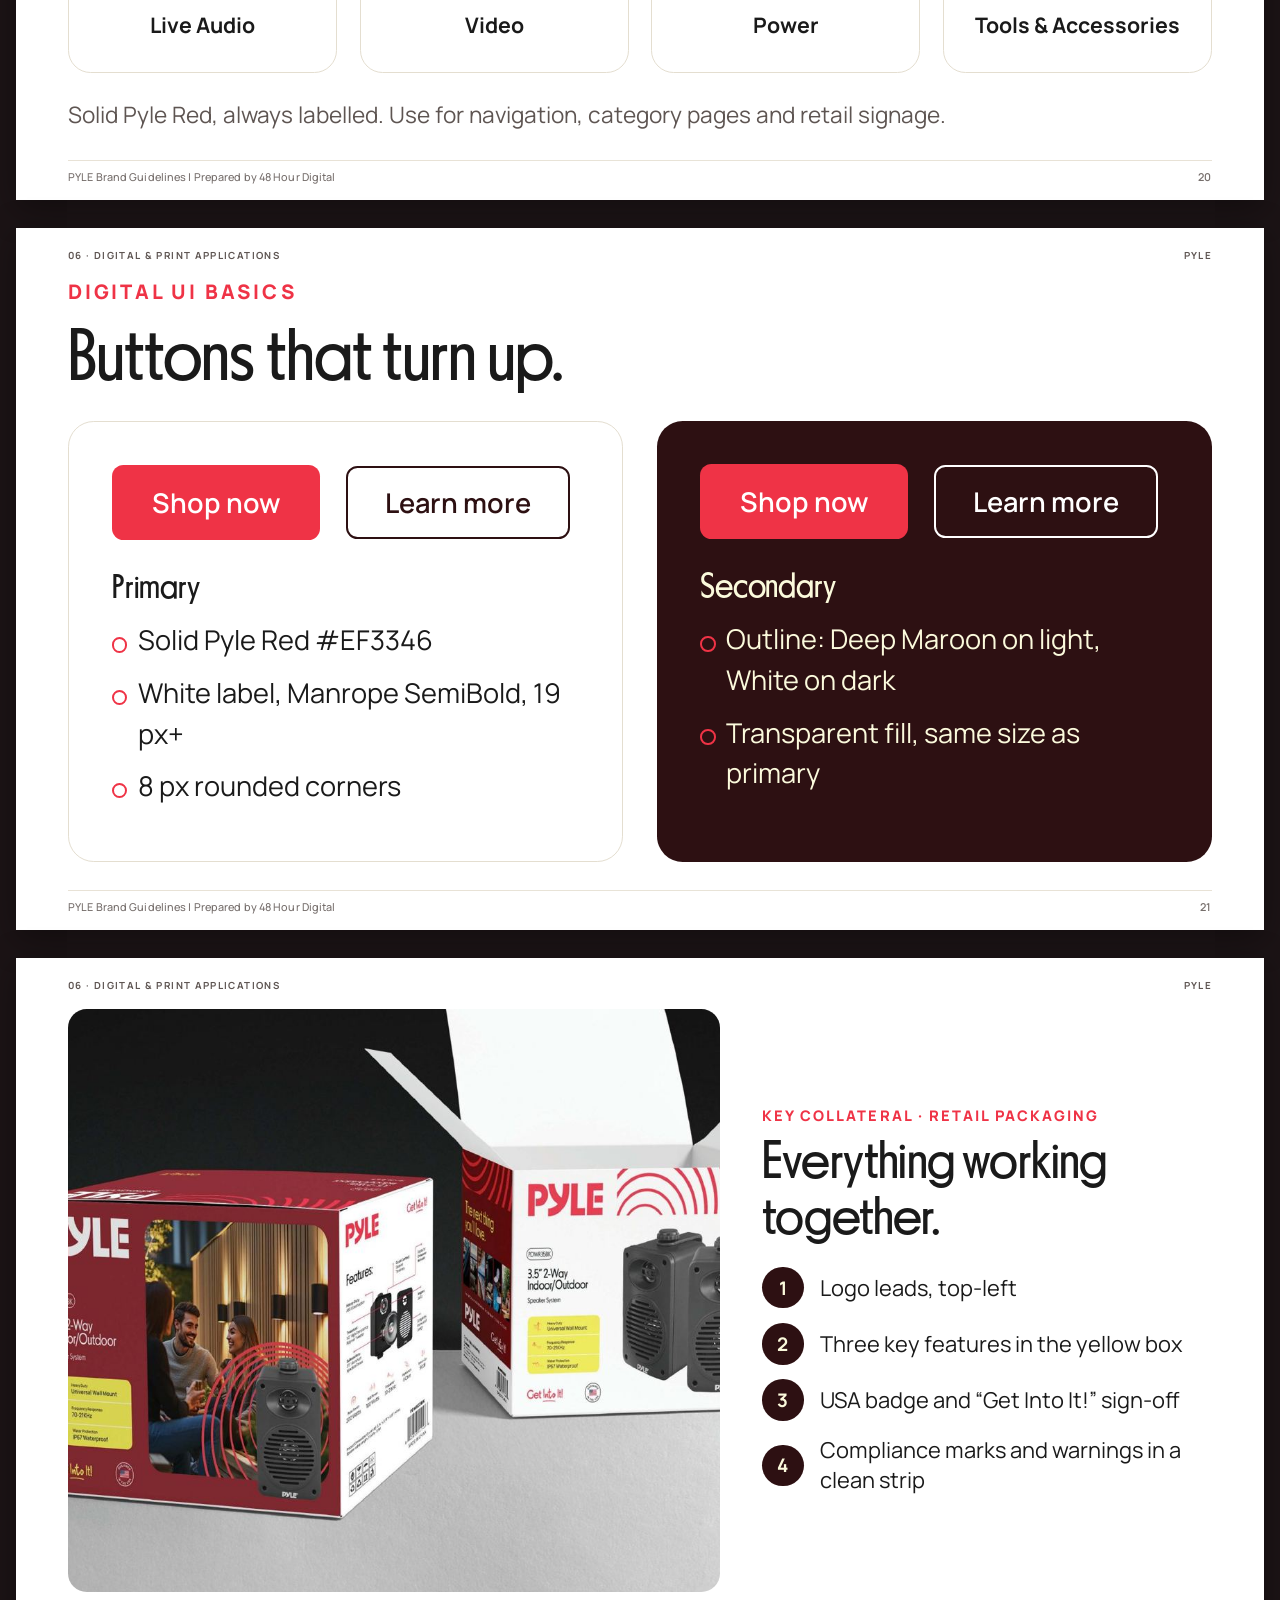
